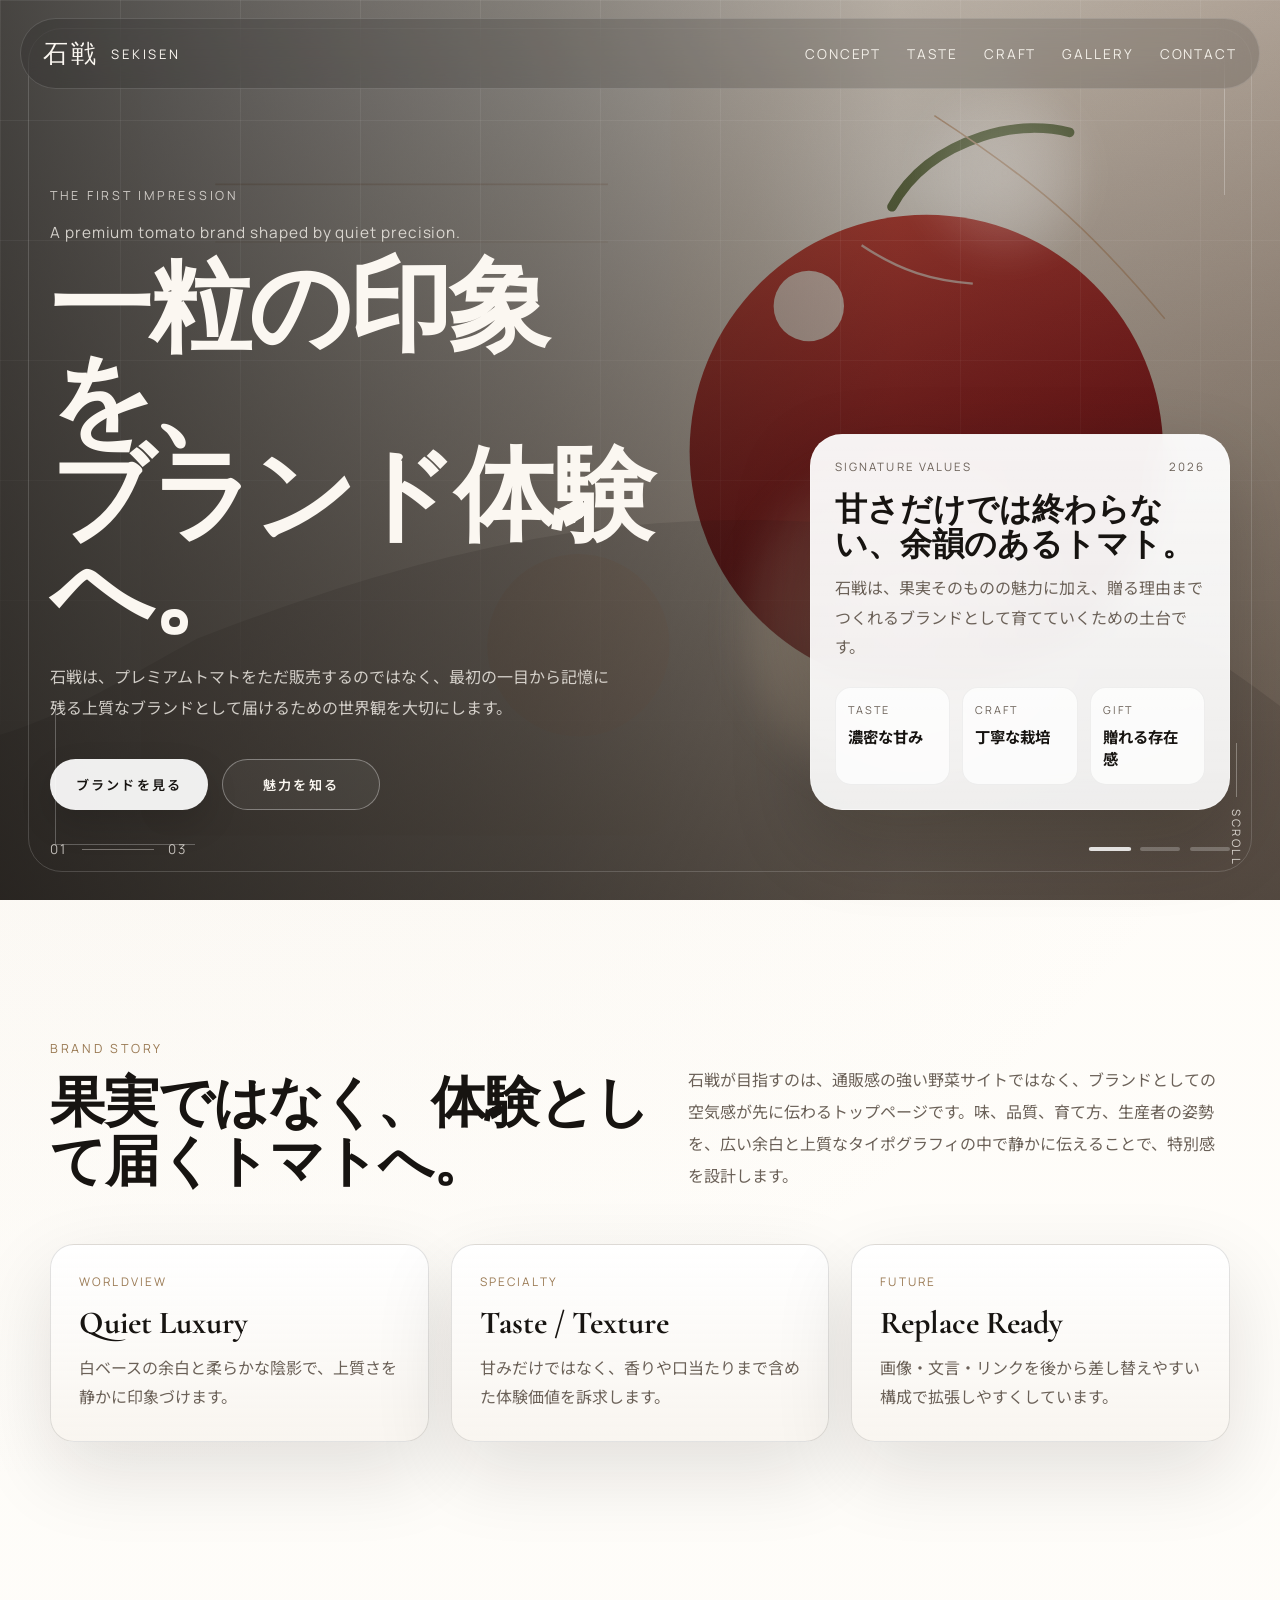
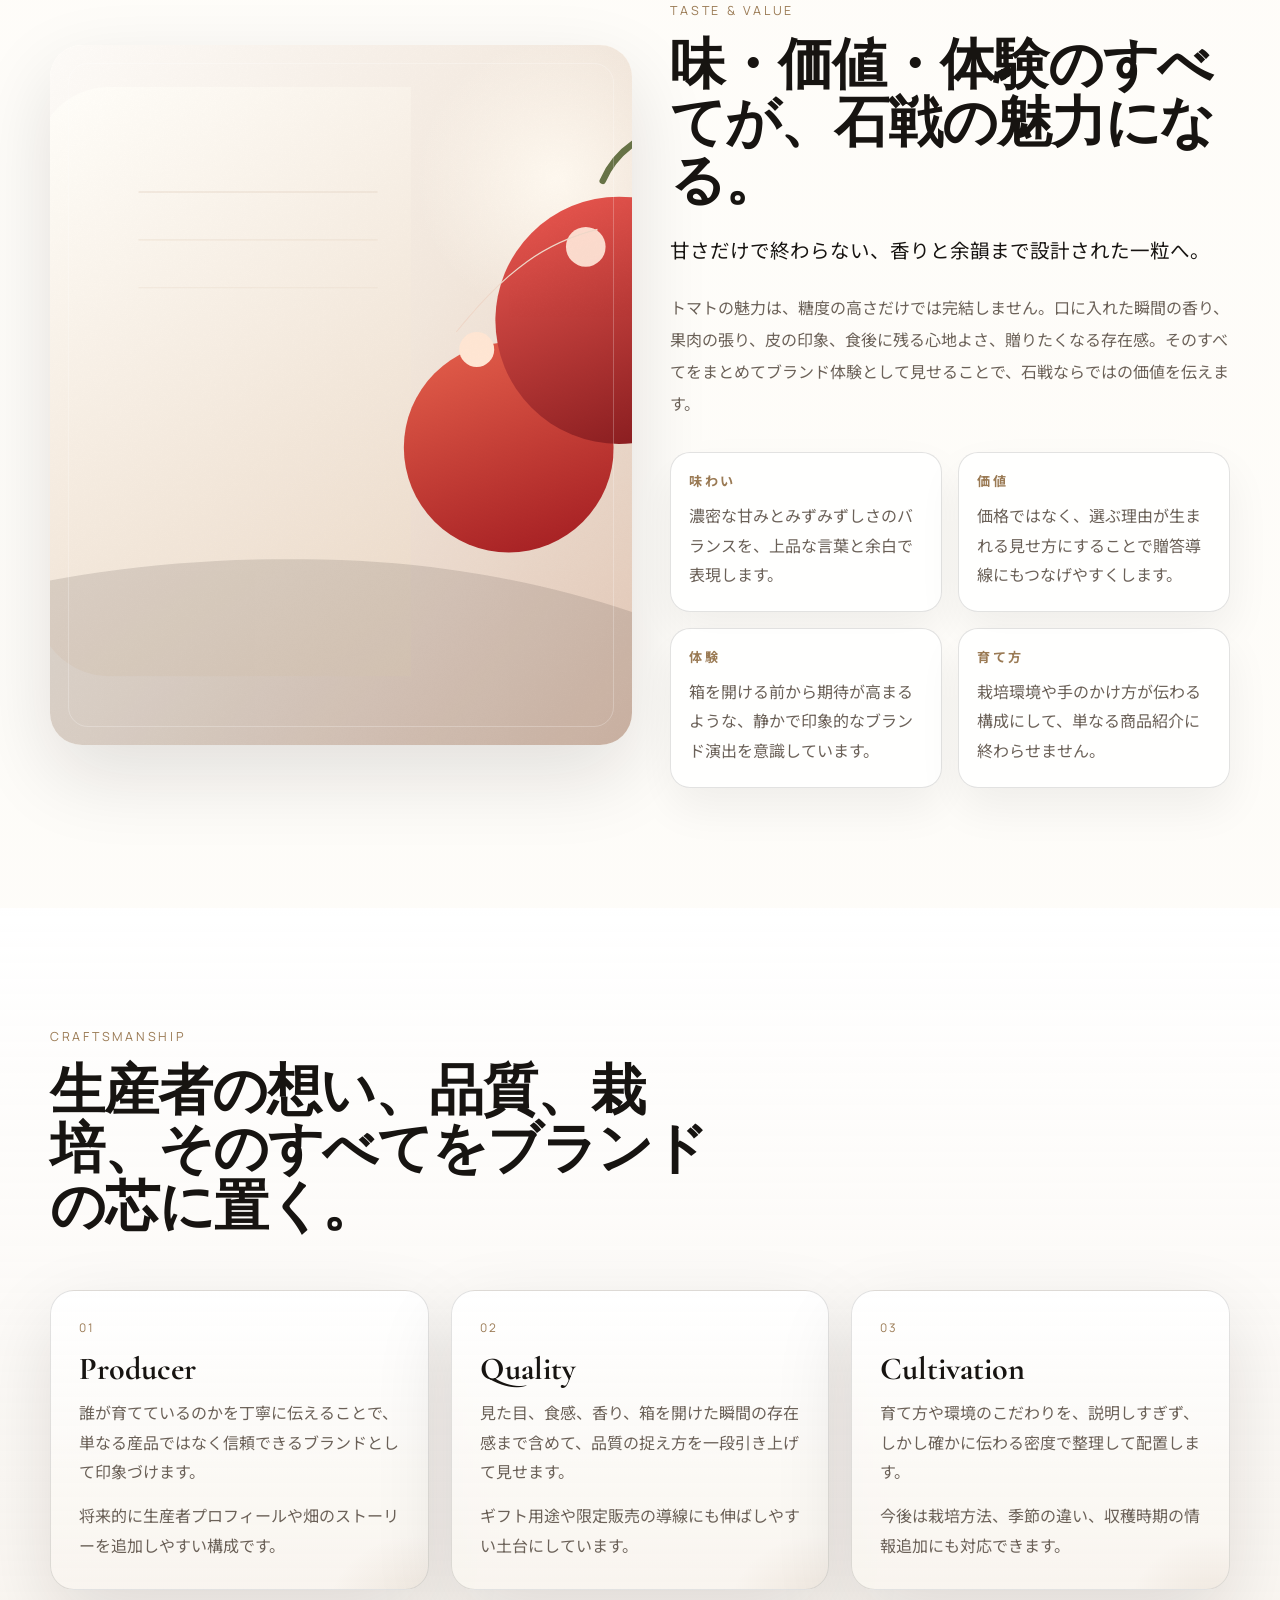
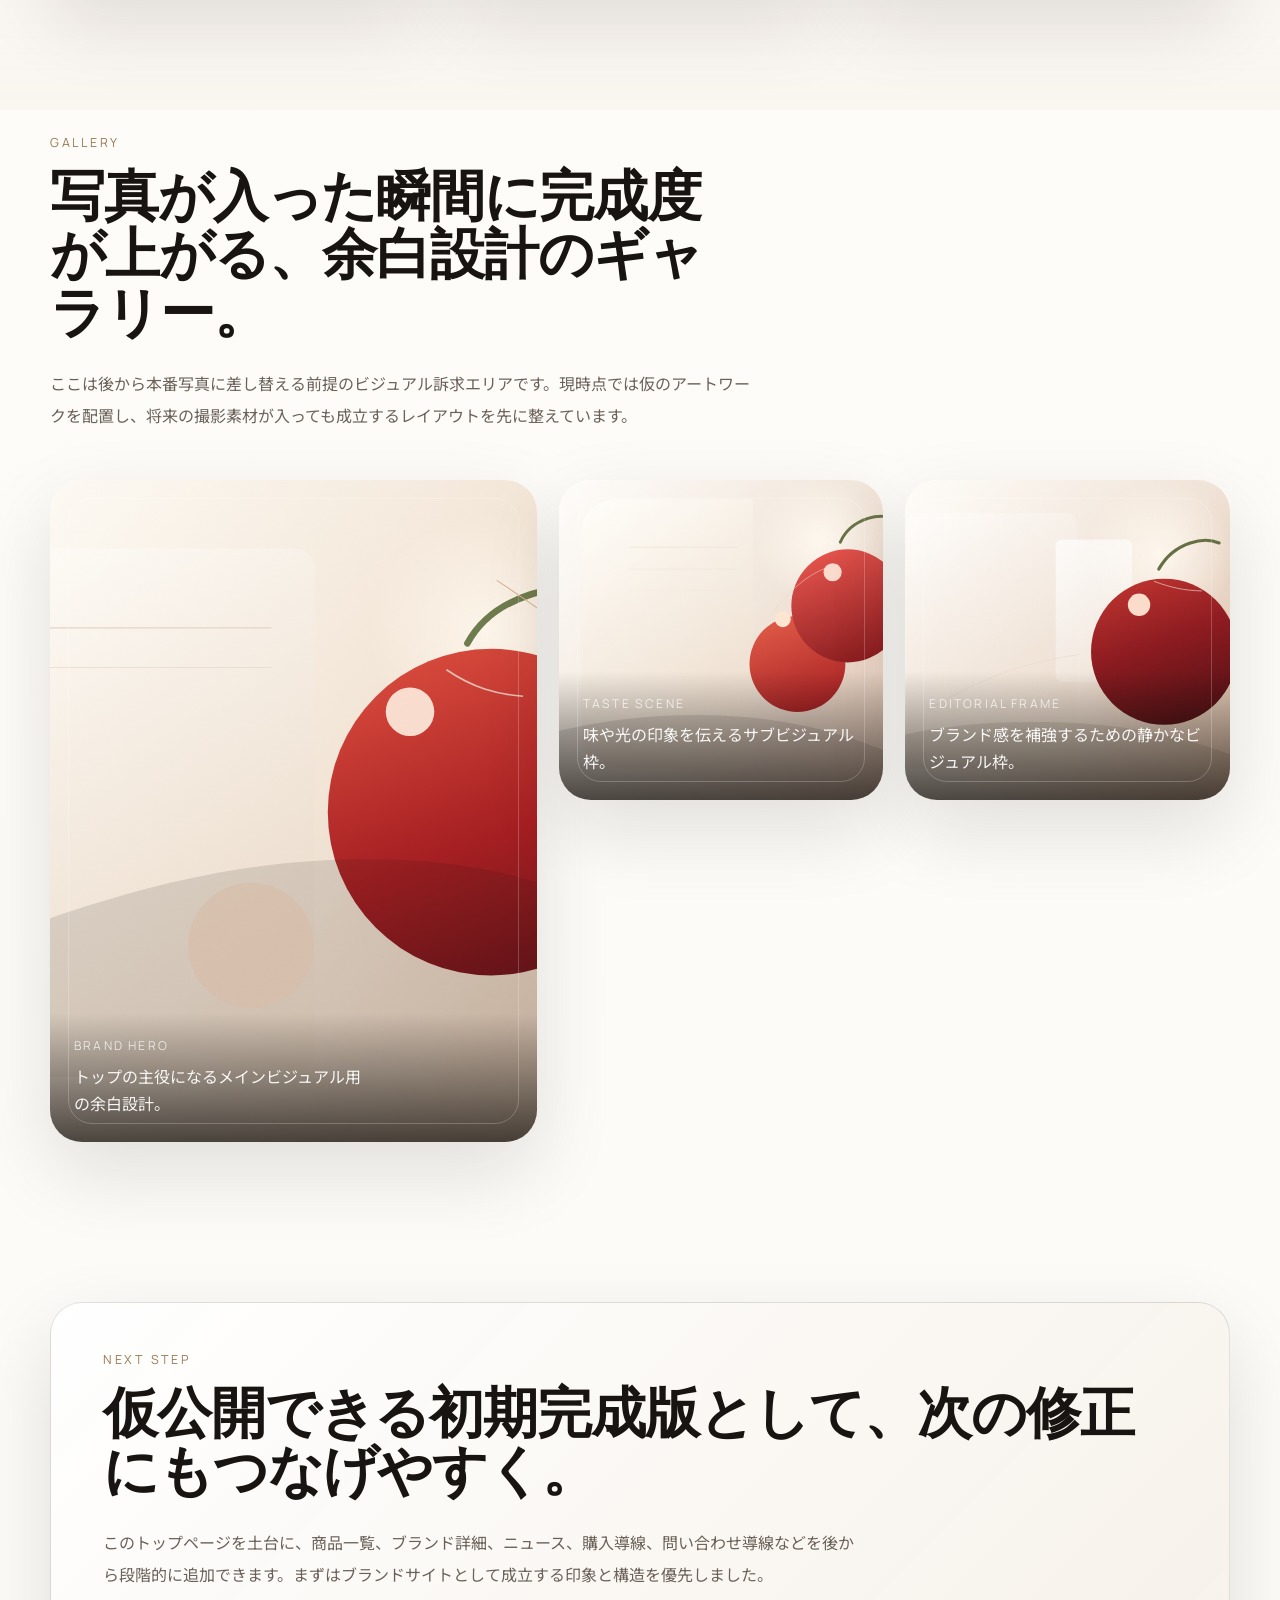
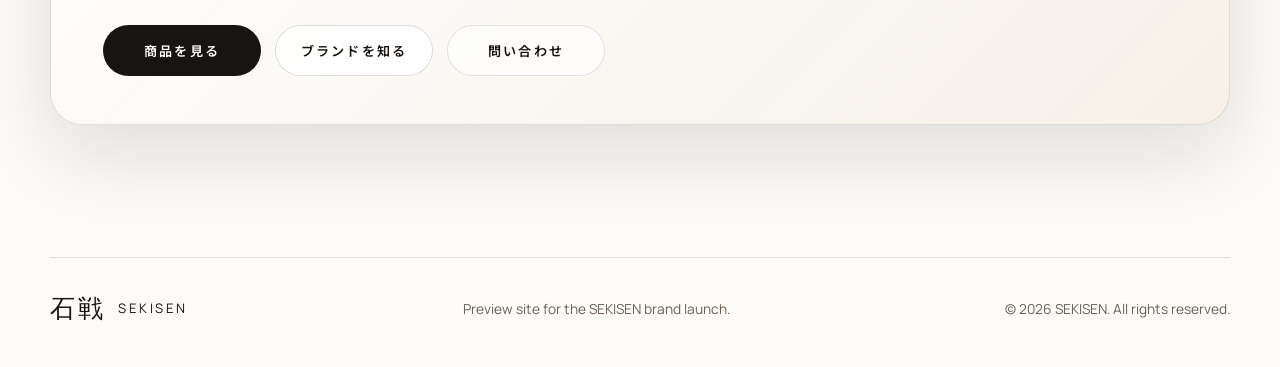
==== index.html @ 32be45ca "Initial SEKISEN brand site" ====
<!DOCTYPE html>
<html lang="ja">
  <head>
    <meta charset="UTF-8" />
    <meta name="viewport" content="width=device-width, initial-scale=1.0" />
    <title>石戦 | SEKISEN</title>
    <meta
      name="description"
      content="石戦（SEKISEN）のための白基調ラグジュアリーブランドサイト。印象的なヒーロースライダーと余白設計で世界観を伝えます。"
    />
    <link rel="preconnect" href="https://fonts.googleapis.com" />
    <link rel="preconnect" href="https://fonts.gstatic.com" crossorigin />
    <link
      href="https://fonts.googleapis.com/css2?family=Cormorant+Garamond:wght@500;600;700&family=Manrope:wght@400;500;600;700&family=Noto+Sans+JP:wght@400;500;700&display=swap"
      rel="stylesheet"
    />
    <link rel="stylesheet" href="./assets/css/styles.css" />
  </head>
  <body>
    <noscript>
      <div class="no-script">
        JavaScriptを有効にすると、SEKISENのブランドトップページを表示できます。
      </div>
    </noscript>
    <div id="app"></div>
    <script src="./assets/js/content.js" defer></script>
    <script src="./assets/js/main.js" defer></script>
  </body>
</html>
---- assets/css/styles.css ----
:root {
  --bg: #fcfbf8;
  --surface: rgba(255, 255, 255, 0.76);
  --surface-strong: #ffffff;
  --text: #171411;
  --muted: #6b6158;
  --line: rgba(23, 20, 17, 0.12);
  --line-strong: rgba(23, 20, 17, 0.2);
  --gold: #9a7a54;
  --gold-soft: rgba(154, 122, 84, 0.14);
  --shadow: 0 30px 80px rgba(25, 19, 13, 0.12);
  --hero-text: #fbf7f1;
  --hero-muted: rgba(251, 247, 241, 0.78);
  --radius-xl: 32px;
  --radius-lg: 24px;
  --radius-md: 18px;
  --container: min(1180px, calc(100vw - 48px));
  --transition: 360ms ease;
}

*,
*::before,
*::after {
  box-sizing: border-box;
}

html {
  scroll-behavior: smooth;
}

body {
  margin: 0;
  min-width: 320px;
  font-family: "Manrope", "Noto Sans JP", sans-serif;
  color: var(--text);
  background:
    radial-gradient(circle at top left, rgba(208, 191, 173, 0.16), transparent 28%),
    linear-gradient(180deg, #fffdf9 0%, var(--bg) 100%);
}

body.nav-open {
  overflow: hidden;
}

img {
  display: block;
  max-width: 100%;
}

a {
  color: inherit;
  text-decoration: none;
}

button {
  font: inherit;
}

ul {
  margin: 0;
  padding: 0;
  list-style: none;
}

.container {
  width: var(--container);
  margin: 0 auto;
}

.page-shell {
  position: relative;
  overflow: hidden;
}

.page-shell::before {
  content: "";
  position: absolute;
  inset: 0 auto auto 0;
  width: 42vw;
  height: 42vw;
  border-radius: 999px;
  background: radial-gradient(circle, rgba(222, 209, 193, 0.3), transparent 70%);
  pointer-events: none;
  filter: blur(10px);
}

.site-header {
  position: fixed;
  top: 18px;
  left: 50%;
  z-index: 30;
  width: min(1240px, calc(100vw - 28px));
  transform: translateX(-50%);
  display: flex;
  align-items: center;
  justify-content: space-between;
  padding: 18px 22px;
  border: 1px solid rgba(255, 255, 255, 0.14);
  border-radius: 999px;
  background: rgba(18, 16, 13, 0.16);
  backdrop-filter: blur(18px);
  transition:
    background var(--transition),
    border-color var(--transition),
    box-shadow var(--transition),
    transform var(--transition);
}

.site-header.is-scrolled {
  background: rgba(255, 255, 255, 0.92);
  border-color: rgba(23, 20, 17, 0.08);
  box-shadow: 0 20px 55px rgba(18, 16, 13, 0.08);
}

.site-header.is-scrolled .brand-mark,
.site-header.is-scrolled .site-nav a {
  color: var(--text);
}

.site-header.is-scrolled .nav-toggle span {
  background: var(--text);
}

.brand-mark {
  display: inline-flex;
  align-items: center;
  gap: 12px;
  color: var(--hero-text);
}

.brand-mark__ja {
  font-family: "Cormorant Garamond", "Yu Mincho", serif;
  font-size: 1.55rem;
  letter-spacing: 0.12em;
}

.brand-mark__en {
  font-size: 0.82rem;
  letter-spacing: 0.22em;
  text-transform: uppercase;
}

.site-nav {
  display: flex;
  align-items: center;
  gap: 26px;
}

.site-nav a {
  position: relative;
  font-size: 0.85rem;
  letter-spacing: 0.14em;
  text-transform: uppercase;
  color: rgba(251, 247, 241, 0.92);
}

.site-nav a::after {
  content: "";
  position: absolute;
  left: 0;
  bottom: -6px;
  width: 100%;
  height: 1px;
  background: currentColor;
  transform: scaleX(0);
  transform-origin: left;
  transition: transform var(--transition);
}

.site-nav a:hover::after,
.site-nav a:focus-visible::after {
  transform: scaleX(1);
}

.nav-toggle {
  display: none;
  position: relative;
  width: 48px;
  height: 48px;
  padding: 0;
  border: 0;
  background: transparent;
  cursor: pointer;
}

.nav-toggle span {
  position: absolute;
  left: 13px;
  width: 22px;
  height: 1.5px;
  background: var(--hero-text);
  transition: transform var(--transition), top var(--transition), opacity var(--transition);
}

.nav-toggle span:first-child {
  top: 20px;
}

.nav-toggle span:last-child {
  top: 28px;
}

.nav-toggle[aria-expanded="true"] span:first-child {
  top: 24px;
  transform: rotate(45deg);
}

.nav-toggle[aria-expanded="true"] span:last-child {
  top: 24px;
  transform: rotate(-45deg);
}

.hero {
  position: relative;
  min-height: 100svh;
  color: var(--hero-text);
  isolation: isolate;
}

.hero__slides,
.hero__veil,
.hero__grid,
.hero__frame,
.hero__orb {
  position: absolute;
  inset: 0;
}

.hero__slides {
  z-index: -6;
}

.hero-slide {
  position: absolute;
  inset: 0;
  opacity: 0;
  transition: opacity 1200ms ease, transform 1600ms ease;
  transform: scale(1.04);
}

.hero-slide.is-active {
  opacity: 1;
  transform: scale(1);
}

.hero-slide img {
  width: 100%;
  height: 100%;
  object-fit: cover;
  filter: saturate(0.94) contrast(1.02) brightness(0.96);
  transform: scale(1.02);
  transition: transform 5s ease;
}

.hero-slide.is-active img {
  transform: scale(1);
}

.hero__veil {
  z-index: -5;
  background:
    linear-gradient(90deg, rgba(16, 13, 10, 0.74) 0%, rgba(16, 13, 10, 0.44) 42%, rgba(16, 13, 10, 0.18) 70%, rgba(16, 13, 10, 0.18) 100%),
    linear-gradient(180deg, rgba(16, 13, 10, 0.08) 0%, rgba(16, 13, 10, 0.52) 100%);
}

.hero__grid {
  z-index: -4;
  background-image:
    linear-gradient(rgba(255, 255, 255, 0.08) 1px, transparent 1px),
    linear-gradient(90deg, rgba(255, 255, 255, 0.08) 1px, transparent 1px);
  background-size: 120px 120px;
  mask-image: linear-gradient(180deg, rgba(0, 0, 0, 0.9), transparent 88%);
}

.hero__frame {
  z-index: -3;
  inset: 28px;
  border: 1px solid rgba(255, 255, 255, 0.16);
  border-radius: 34px;
  pointer-events: none;
}

.hero__frame::before,
.hero__frame::after {
  content: "";
  position: absolute;
  width: 140px;
  height: 140px;
  border: 1px solid rgba(255, 255, 255, 0.26);
}

.hero__frame::before {
  top: 26px;
  right: 26px;
  border-left: 0;
  border-bottom: 0;
}

.hero__frame::after {
  bottom: 26px;
  left: 26px;
  border-right: 0;
  border-top: 0;
}

.hero__orb {
  z-index: -2;
  filter: blur(18px);
  pointer-events: none;
}

.hero__orb--one {
  inset: auto auto 12% 58%;
  width: 26vw;
  height: 26vw;
  border-radius: 999px;
  background: radial-gradient(circle, rgba(235, 210, 176, 0.34), rgba(235, 210, 176, 0));
  animation: drift 8s ease-in-out infinite;
}

.hero__orb--two {
  inset: 10% auto auto 72%;
  width: 13vw;
  height: 13vw;
  border-radius: 999px;
  background: radial-gradient(circle, rgba(255, 255, 255, 0.24), rgba(255, 255, 255, 0));
  animation: drift 11s ease-in-out infinite reverse;
}

.hero__layout {
  position: relative;
  z-index: 2;
  display: grid;
  grid-template-columns: 1.15fr 0.85fr;
  gap: 36px;
  align-items: end;
  min-height: 100svh;
  padding-top: 140px;
  padding-bottom: 90px;
}

.hero__content {
  max-width: 720px;
}

.hero__content.is-changing {
  opacity: 0.38;
  transform: translateY(18px);
}

.eyebrow {
  margin: 0 0 18px;
  font-size: 0.78rem;
  letter-spacing: 0.22em;
  text-transform: uppercase;
  color: var(--gold);
}

.hero .eyebrow {
  color: rgba(251, 247, 241, 0.74);
}

.hero__tagline {
  margin: 0 0 18px;
  font-size: 0.96rem;
  letter-spacing: 0.06em;
  color: var(--hero-muted);
}

.hero__title {
  margin: 0;
  font-family: "Cormorant Garamond", "Yu Mincho", serif;
  font-size: clamp(3.6rem, 8vw, 7.4rem);
  font-weight: 600;
  line-height: 0.92;
  letter-spacing: -0.03em;
}

.hero__title span {
  display: block;
}

.hero__description {
  max-width: 560px;
  margin: 24px 0 0;
  font-size: 1rem;
  line-height: 1.9;
  color: var(--hero-muted);
}

.hero__actions {
  display: flex;
  flex-wrap: wrap;
  gap: 14px;
  margin-top: 36px;
}

.button {
  display: inline-flex;
  align-items: center;
  justify-content: center;
  min-width: 158px;
  padding: 15px 22px;
  border-radius: 999px;
  border: 1px solid transparent;
  font-size: 0.82rem;
  font-weight: 600;
  letter-spacing: 0.16em;
  text-transform: uppercase;
  transition:
    transform var(--transition),
    background var(--transition),
    color var(--transition),
    border-color var(--transition),
    box-shadow var(--transition);
}

.button:hover,
.button:focus-visible {
  transform: translateY(-2px);
}

.button--primary {
  color: var(--text);
  background: rgba(255, 255, 255, 0.92);
  box-shadow: 0 14px 34px rgba(10, 8, 7, 0.14);
}

.button--secondary {
  color: var(--hero-text);
  background: rgba(255, 255, 255, 0.05);
  border-color: rgba(255, 255, 255, 0.34);
}

.button--dark {
  color: #ffffff;
  background: var(--text);
}

.button--dark-outline {
  color: var(--text);
  border-color: rgba(23, 20, 17, 0.14);
  background: rgba(255, 255, 255, 0.86);
}

.button--secondary-dark {
  color: var(--text);
  border-color: rgba(23, 20, 17, 0.12);
  background: rgba(255, 255, 255, 0.68);
}

.hero__floating {
  justify-self: end;
  width: min(420px, 100%);
  padding: 24px;
  border: 1px solid rgba(255, 255, 255, 0.22);
  border-radius: var(--radius-xl);
  background:
    linear-gradient(180deg, rgba(255, 255, 255, 0.82), rgba(255, 255, 255, 0.68)),
    rgba(255, 255, 255, 0.7);
  backdrop-filter: blur(16px);
  color: var(--text);
  box-shadow: 0 30px 80px rgba(10, 8, 7, 0.2);
}

.hero__floating-head {
  display: flex;
  align-items: center;
  justify-content: space-between;
  gap: 16px;
}

.hero__floating-label,
.hero__floating-year {
  margin: 0;
  font-size: 0.72rem;
  letter-spacing: 0.18em;
  text-transform: uppercase;
  color: var(--muted);
}

.hero__floating-title {
  margin: 18px 0 12px;
  font-family: "Cormorant Garamond", "Yu Mincho", serif;
  font-size: 2rem;
  line-height: 1.1;
}

.hero__floating-description {
  margin: 0;
  line-height: 1.85;
  color: var(--muted);
}

.hero__metrics {
  display: grid;
  grid-template-columns: repeat(3, minmax(0, 1fr));
  gap: 12px;
  margin-top: 24px;
}

.hero-metric {
  padding: 14px 12px;
  border-radius: 16px;
  background: rgba(255, 255, 255, 0.74);
  border: 1px solid rgba(23, 20, 17, 0.06);
}

.hero-metric span {
  display: block;
  font-size: 0.68rem;
  letter-spacing: 0.18em;
  text-transform: uppercase;
  color: var(--muted);
}

.hero-metric strong {
  display: block;
  margin-top: 10px;
  font-size: 0.96rem;
  line-height: 1.4;
  font-weight: 700;
}

.hero__controls {
  position: absolute;
  left: 50%;
  bottom: 42px;
  z-index: 3;
  transform: translateX(-50%);
  display: flex;
  align-items: center;
  justify-content: space-between;
  gap: 22px;
}

.hero__counter {
  display: inline-flex;
  align-items: center;
  gap: 14px;
  font-size: 0.84rem;
  letter-spacing: 0.18em;
  text-transform: uppercase;
  color: rgba(251, 247, 241, 0.72);
}

.hero__counter-line {
  width: 72px;
  height: 1px;
  background: rgba(251, 247, 241, 0.36);
}

.hero__dots {
  display: flex;
  align-items: center;
  gap: 10px;
}

.hero-dot {
  width: 40px;
  height: 4px;
  padding: 0;
  border: 0;
  border-radius: 999px;
  background: rgba(255, 255, 255, 0.24);
  cursor: pointer;
  transition: background var(--transition), transform var(--transition);
}

.hero-dot.is-active {
  background: rgba(255, 255, 255, 0.84);
  transform: scaleX(1.06);
}

.hero__scroll {
  position: absolute;
  right: 36px;
  bottom: 34px;
  z-index: 3;
  display: inline-flex;
  align-items: center;
  gap: 12px;
  color: rgba(251, 247, 241, 0.8);
  writing-mode: vertical-rl;
  text-transform: uppercase;
  letter-spacing: 0.22em;
  font-size: 0.72rem;
}

.hero__scroll::before {
  content: "";
  width: 1px;
  height: 54px;
  background: rgba(251, 247, 241, 0.32);
}

.section {
  position: relative;
  padding: 120px 0;
}

.section-title {
  margin: 0;
  font-family: "Cormorant Garamond", "Yu Mincho", serif;
  font-size: clamp(2.3rem, 4.3vw, 4.3rem);
  line-height: 1.06;
  letter-spacing: -0.02em;
}

.section-text {
  margin: 24px 0 0;
  max-width: 760px;
  font-size: 1rem;
  line-height: 2;
  color: var(--muted);
}

.manifesto {
  padding-top: 140px;
}

.manifesto__intro {
  display: grid;
  grid-template-columns: 1fr 0.9fr;
  gap: 36px;
  align-items: end;
}

.manifesto__stats {
  display: grid;
  grid-template-columns: repeat(3, minmax(0, 1fr));
  gap: 22px;
  margin-top: 52px;
}

.stat-card,
.highlight-card {
  padding: 28px;
  border: 1px solid var(--line);
  border-radius: var(--radius-lg);
  background:
    linear-gradient(180deg, rgba(255, 255, 255, 0.96), rgba(248, 244, 238, 0.88));
  box-shadow: var(--shadow);
}

.stat-card__label,
.highlight-card__number {
  margin: 0;
  font-size: 0.74rem;
  letter-spacing: 0.18em;
  text-transform: uppercase;
  color: var(--gold);
}

.stat-card__value,
.highlight-card__title {
  margin: 16px 0 0;
  font-family: "Cormorant Garamond", "Yu Mincho", serif;
  font-size: 2rem;
  line-height: 1.05;
}

.stat-card__text,
.highlight-card__description,
.highlight-card__detail {
  margin: 14px 0 0;
  line-height: 1.85;
  color: var(--muted);
}

.editorial {
  padding-top: 40px;
}

.editorial__grid,
.signature__grid {
  display: grid;
  grid-template-columns: 1.02fr 0.98fr;
  gap: 38px;
  align-items: center;
}

.editorial__media,
.signature__media {
  position: relative;
  margin: 0;
  border-radius: var(--radius-xl);
  overflow: hidden;
  box-shadow: 0 30px 80px rgba(23, 20, 17, 0.12);
}

.editorial__media::after,
.signature__media::after {
  content: "";
  position: absolute;
  inset: 18px;
  border: 1px solid rgba(255, 255, 255, 0.24);
  border-radius: 20px;
}

.editorial__media img,
.signature__media img {
  width: 100%;
  height: min(700px, 72vw);
  object-fit: cover;
}

.editorial__lead {
  margin: 22px 0 0;
  font-size: 1.22rem;
  line-height: 1.75;
  color: var(--text);
}

.editorial__list {
  display: grid;
  gap: 16px;
  margin-top: 28px;
}

.appeal-points {
  display: grid;
  grid-template-columns: repeat(2, minmax(0, 1fr));
  gap: 16px;
  margin-top: 32px;
}

.appeal-point {
  padding: 18px 18px 20px;
  border: 1px solid var(--line);
  border-radius: 20px;
  background: rgba(255, 255, 255, 0.84);
  box-shadow: 0 20px 45px rgba(23, 20, 17, 0.06);
}

.appeal-point__title {
  margin: 0;
  font-size: 0.82rem;
  letter-spacing: 0.18em;
  text-transform: uppercase;
  color: var(--gold);
}

.appeal-point__text {
  margin: 12px 0 0;
  line-height: 1.85;
  color: var(--muted);
}

.editorial__list li,
.signature__notes li {
  position: relative;
  padding-left: 22px;
  line-height: 1.9;
  color: var(--muted);
}

.editorial__list li::before,
.signature__notes li::before {
  content: "";
  position: absolute;
  left: 0;
  top: 12px;
  width: 8px;
  height: 8px;
  border-radius: 999px;
  background: var(--gold);
}

.highlights {
  background:
    linear-gradient(180deg, rgba(255, 255, 255, 0.9), rgba(247, 241, 233, 0.7)),
    var(--surface-strong);
}

.section-heading {
  max-width: 700px;
}

.highlights__grid {
  display: grid;
  grid-template-columns: repeat(3, minmax(0, 1fr));
  gap: 22px;
  margin-top: 52px;
}

.highlight-card {
  position: relative;
  overflow: hidden;
}

.highlight-card::after {
  content: "";
  position: absolute;
  inset: auto -20% -42% auto;
  width: 180px;
  height: 180px;
  border-radius: 999px;
  background: radial-gradient(circle, var(--gold-soft), transparent 70%);
}

.signature__body {
  padding: 32px 0;
}

.gallery {
  padding-top: 24px;
}

.gallery__grid {
  display: grid;
  grid-template-columns: 1.2fr 0.8fr 0.8fr;
  grid-auto-rows: minmax(320px, 1fr);
  gap: 22px;
  margin-top: 48px;
}

.gallery-card {
  position: relative;
  overflow: hidden;
  min-height: 320px;
  border-radius: var(--radius-xl);
  box-shadow: 0 30px 80px rgba(23, 20, 17, 0.12);
}

.gallery-card--large {
  grid-row: span 2;
}

.gallery-card img {
  width: 100%;
  height: 100%;
  object-fit: cover;
  transition: transform 700ms ease;
}

.gallery-card::after {
  content: "";
  position: absolute;
  inset: 18px;
  border: 1px solid rgba(255, 255, 255, 0.22);
  border-radius: 24px;
  pointer-events: none;
}

.gallery-card:hover img,
.gallery-card:focus-within img {
  transform: scale(1.03);
}

.gallery-card__overlay {
  position: absolute;
  inset: auto 0 0;
  padding: 24px;
  background: linear-gradient(180deg, rgba(16, 13, 10, 0) 0%, rgba(16, 13, 10, 0.7) 100%);
  color: #ffffff;
}

.gallery-card__caption {
  margin: 0;
  font-size: 0.76rem;
  letter-spacing: 0.18em;
  text-transform: uppercase;
  color: rgba(255, 255, 255, 0.72);
}

.gallery-card__detail {
  margin: 10px 0 0;
  max-width: 300px;
  line-height: 1.7;
  color: rgba(255, 255, 255, 0.94);
}

.signature__notes {
  display: grid;
  gap: 16px;
  margin-top: 28px;
  padding: 26px;
  border: 1px solid var(--line);
  border-radius: var(--radius-lg);
  background: rgba(255, 255, 255, 0.78);
  box-shadow: var(--shadow);
}

.cta {
  padding-top: 40px;
  padding-bottom: 132px;
}

.cta__inner {
  padding: 48px 52px;
  border-radius: var(--radius-xl);
  background:
    linear-gradient(135deg, rgba(255, 255, 255, 0.98), rgba(246, 240, 232, 0.96));
  border: 1px solid var(--line);
  box-shadow: var(--shadow);
}

.cta__actions {
  margin-top: 34px;
}

.site-footer {
  padding: 0 0 42px;
}

.site-footer__inner {
  display: flex;
  align-items: center;
  justify-content: space-between;
  gap: 24px;
  padding-top: 34px;
  border-top: 1px solid var(--line);
}

.site-footer__brand {
  display: flex;
  align-items: center;
  gap: 12px;
}

.site-footer__note,
.site-footer__copyright {
  margin: 0;
  font-size: 0.86rem;
  color: var(--muted);
}

.no-script {
  padding: 16px 20px;
  background: #171411;
  color: #ffffff;
  text-align: center;
}

.reveal-up {
  opacity: 0;
  transform: translateY(46px);
  transition:
    opacity 800ms ease,
    transform 800ms cubic-bezier(0.2, 0.7, 0.2, 1);
}

.reveal-up--delay {
  transition-delay: 120ms;
}

.reveal-up.is-visible {
  opacity: 1;
  transform: translateY(0);
}

@keyframes drift {
  0%,
  100% {
    transform: translate3d(0, 0, 0);
  }

  50% {
    transform: translate3d(-12px, 18px, 0);
  }
}

@media (max-width: 1120px) {
  .hero__layout,
  .editorial__grid,
  .signature__grid,
  .manifesto__intro {
    grid-template-columns: 1fr;
  }

  .hero__layout {
    align-items: end;
  }

  .hero__floating {
    justify-self: start;
    max-width: 520px;
  }

  .manifesto__stats,
  .highlights__grid,
  .gallery__grid {
    grid-template-columns: repeat(2, minmax(0, 1fr));
  }

  .gallery-card--large {
    grid-row: auto;
    grid-column: span 2;
  }

  .site-footer__inner {
    flex-direction: column;
    align-items: flex-start;
  }
}

@media (max-width: 960px) {
  .site-header {
    top: 14px;
    padding: 14px 18px;
  }

  .site-nav {
    position: fixed;
    top: 82px;
    left: 14px;
    right: 14px;
    display: grid;
    gap: 2px;
    padding: 10px;
    border: 1px solid rgba(23, 20, 17, 0.08);
    border-radius: 28px;
    background: rgba(255, 255, 255, 0.96);
    box-shadow: 0 26px 60px rgba(18, 16, 13, 0.12);
    opacity: 0;
    pointer-events: none;
    transform: translateY(-10px);
    transition:
      opacity var(--transition),
      transform var(--transition);
  }

  .site-nav a {
    padding: 14px 16px;
    color: var(--text);
    border-radius: 18px;
  }

  .site-nav a:hover,
  .site-nav a:focus-visible {
    background: rgba(154, 122, 84, 0.08);
  }

  .site-nav.is-open {
    opacity: 1;
    pointer-events: auto;
    transform: translateY(0);
  }

  .nav-toggle {
    display: inline-flex;
  }

  .hero__layout {
    padding-top: 120px;
    padding-bottom: 134px;
  }

  .hero__controls {
    bottom: 24px;
  }

  .hero__scroll {
    display: none;
  }

  .hero__metrics {
    grid-template-columns: 1fr;
  }

  .appeal-points {
    grid-template-columns: 1fr 1fr;
  }
}

@media (max-width: 720px) {
  :root {
    --container: min(100vw - 28px, 100%);
  }

  .hero__frame {
    inset: 14px;
    border-radius: 24px;
  }

  .hero__frame::before,
  .hero__frame::after {
    width: 78px;
    height: 78px;
  }

  .hero__content {
    max-width: none;
  }

  .hero__title {
    font-size: clamp(3rem, 14vw, 4.9rem);
  }

  .hero__description,
  .section-text,
  .editorial__lead,
  .hero__floating-description,
  .stat-card__text,
  .highlight-card__description,
  .highlight-card__detail {
    font-size: 0.94rem;
    line-height: 1.8;
  }

  .hero__controls {
    flex-direction: column;
    align-items: flex-start;
    gap: 12px;
  }

  .manifesto__stats,
  .highlights__grid,
  .appeal-points,
  .gallery__grid {
    grid-template-columns: 1fr;
  }

  .gallery-card--large {
    grid-column: auto;
  }

  .section {
    padding: 96px 0;
  }

  .cta__inner,
  .stat-card,
  .highlight-card,
  .signature__notes {
    padding: 24px;
  }

  .site-footer__inner {
    gap: 12px;
  }
}

@media (prefers-reduced-motion: reduce) {
  html {
    scroll-behavior: auto;
  }

  *,
  *::before,
  *::after {
    animation-duration: 0.01ms !important;
    animation-iteration-count: 1 !important;
    transition-duration: 0.01ms !important;
    scroll-behavior: auto !important;
  }
}
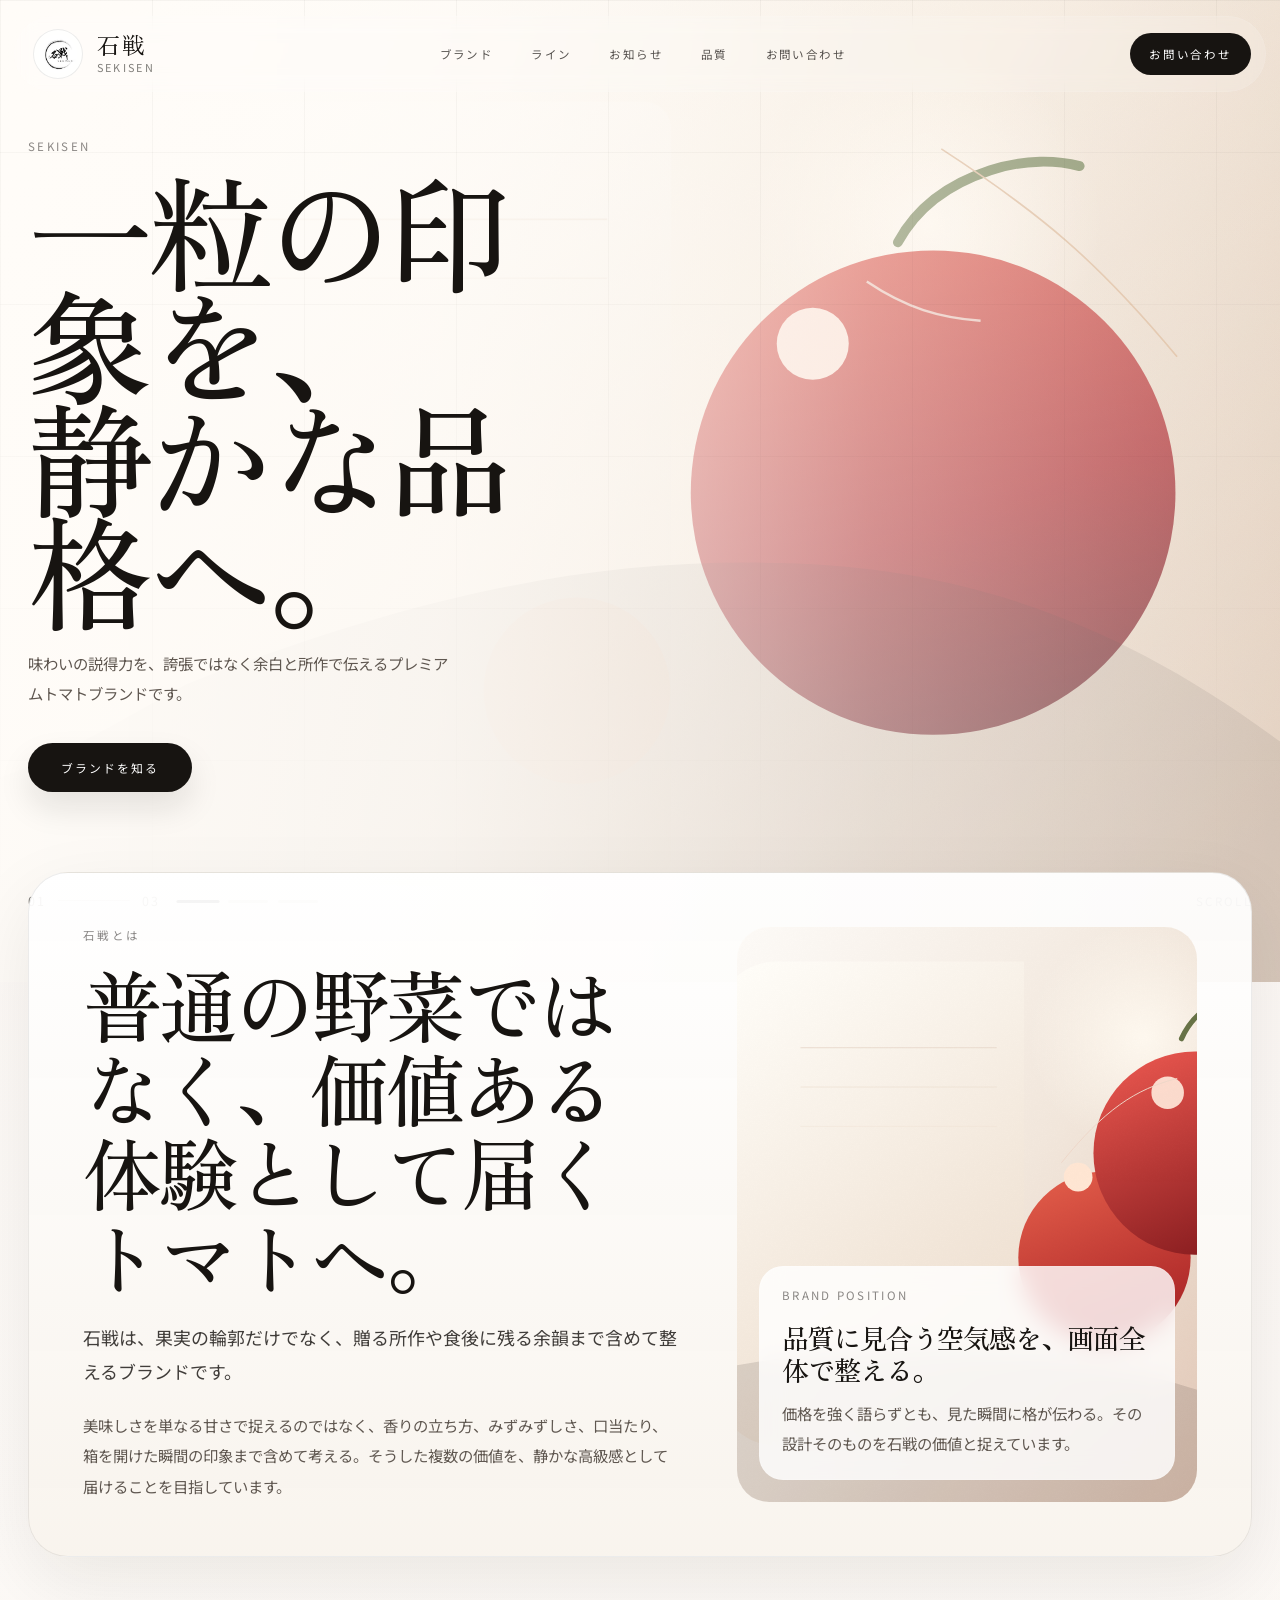
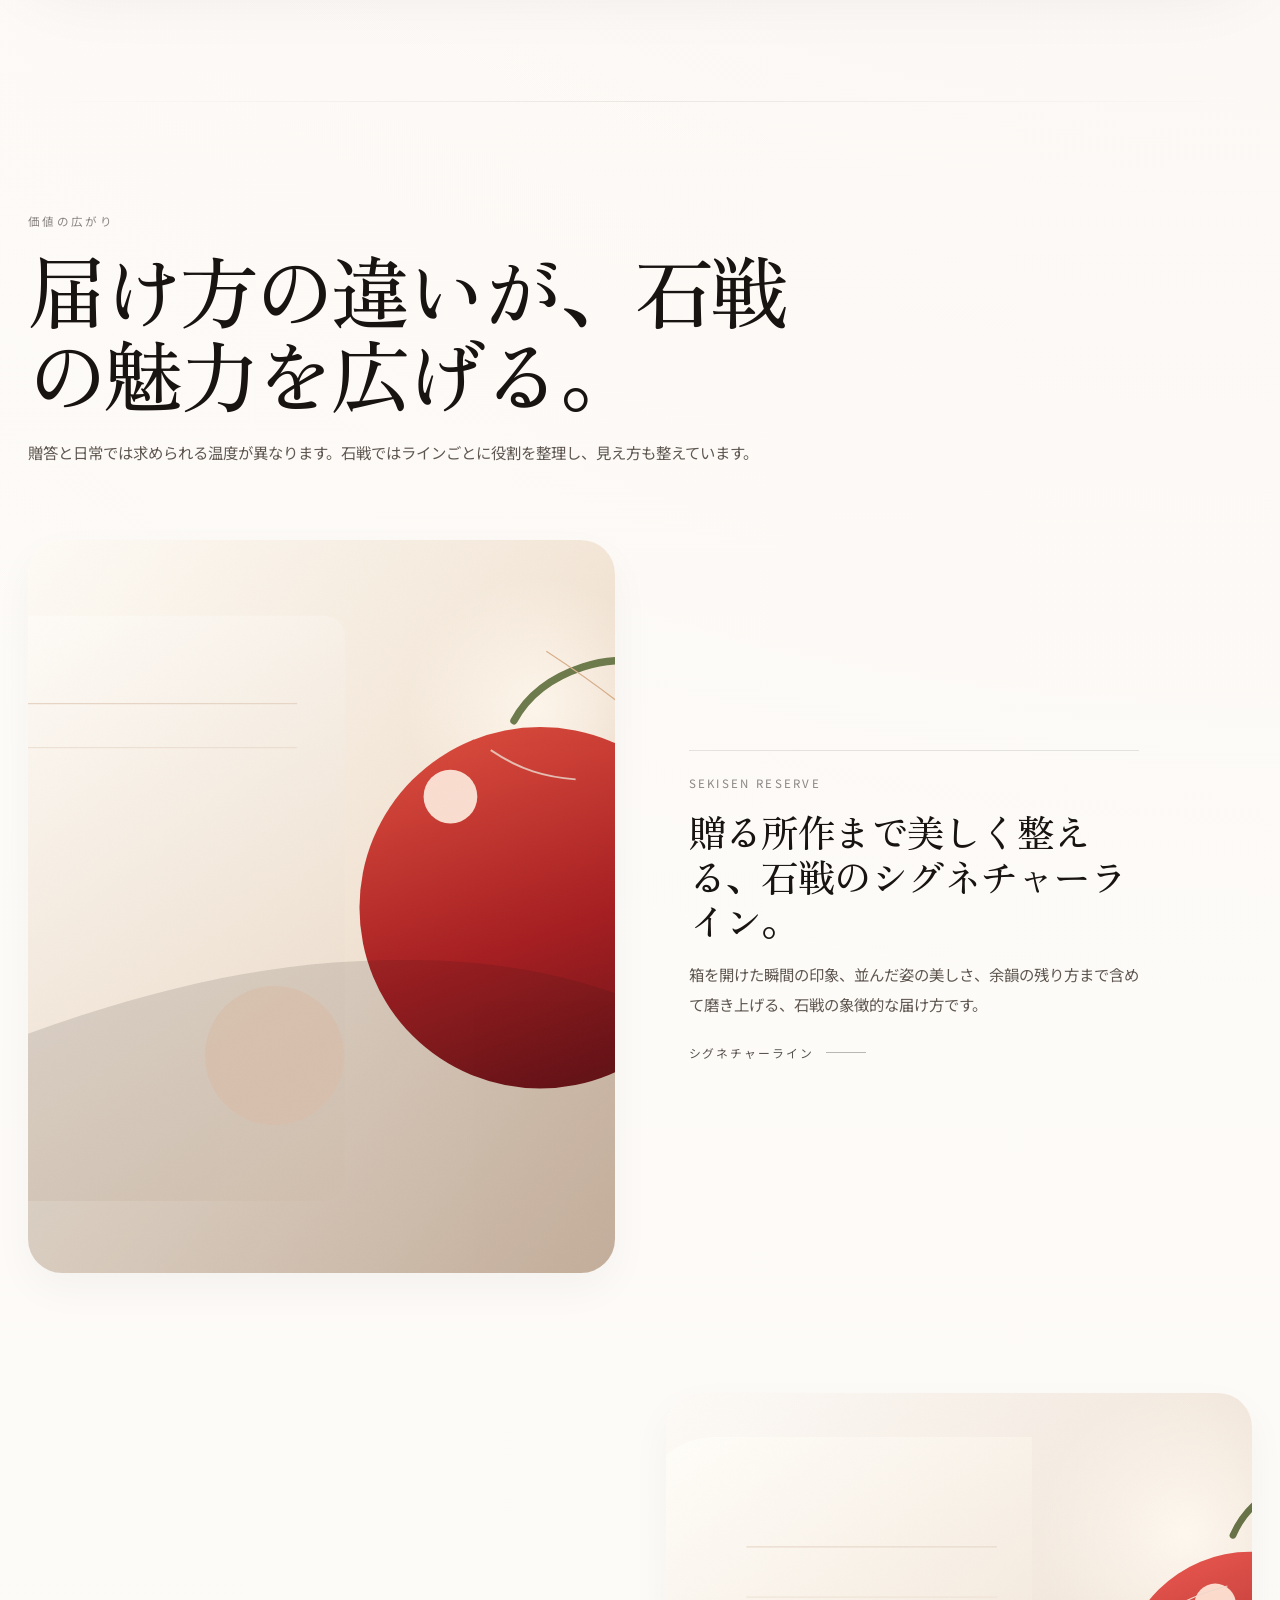
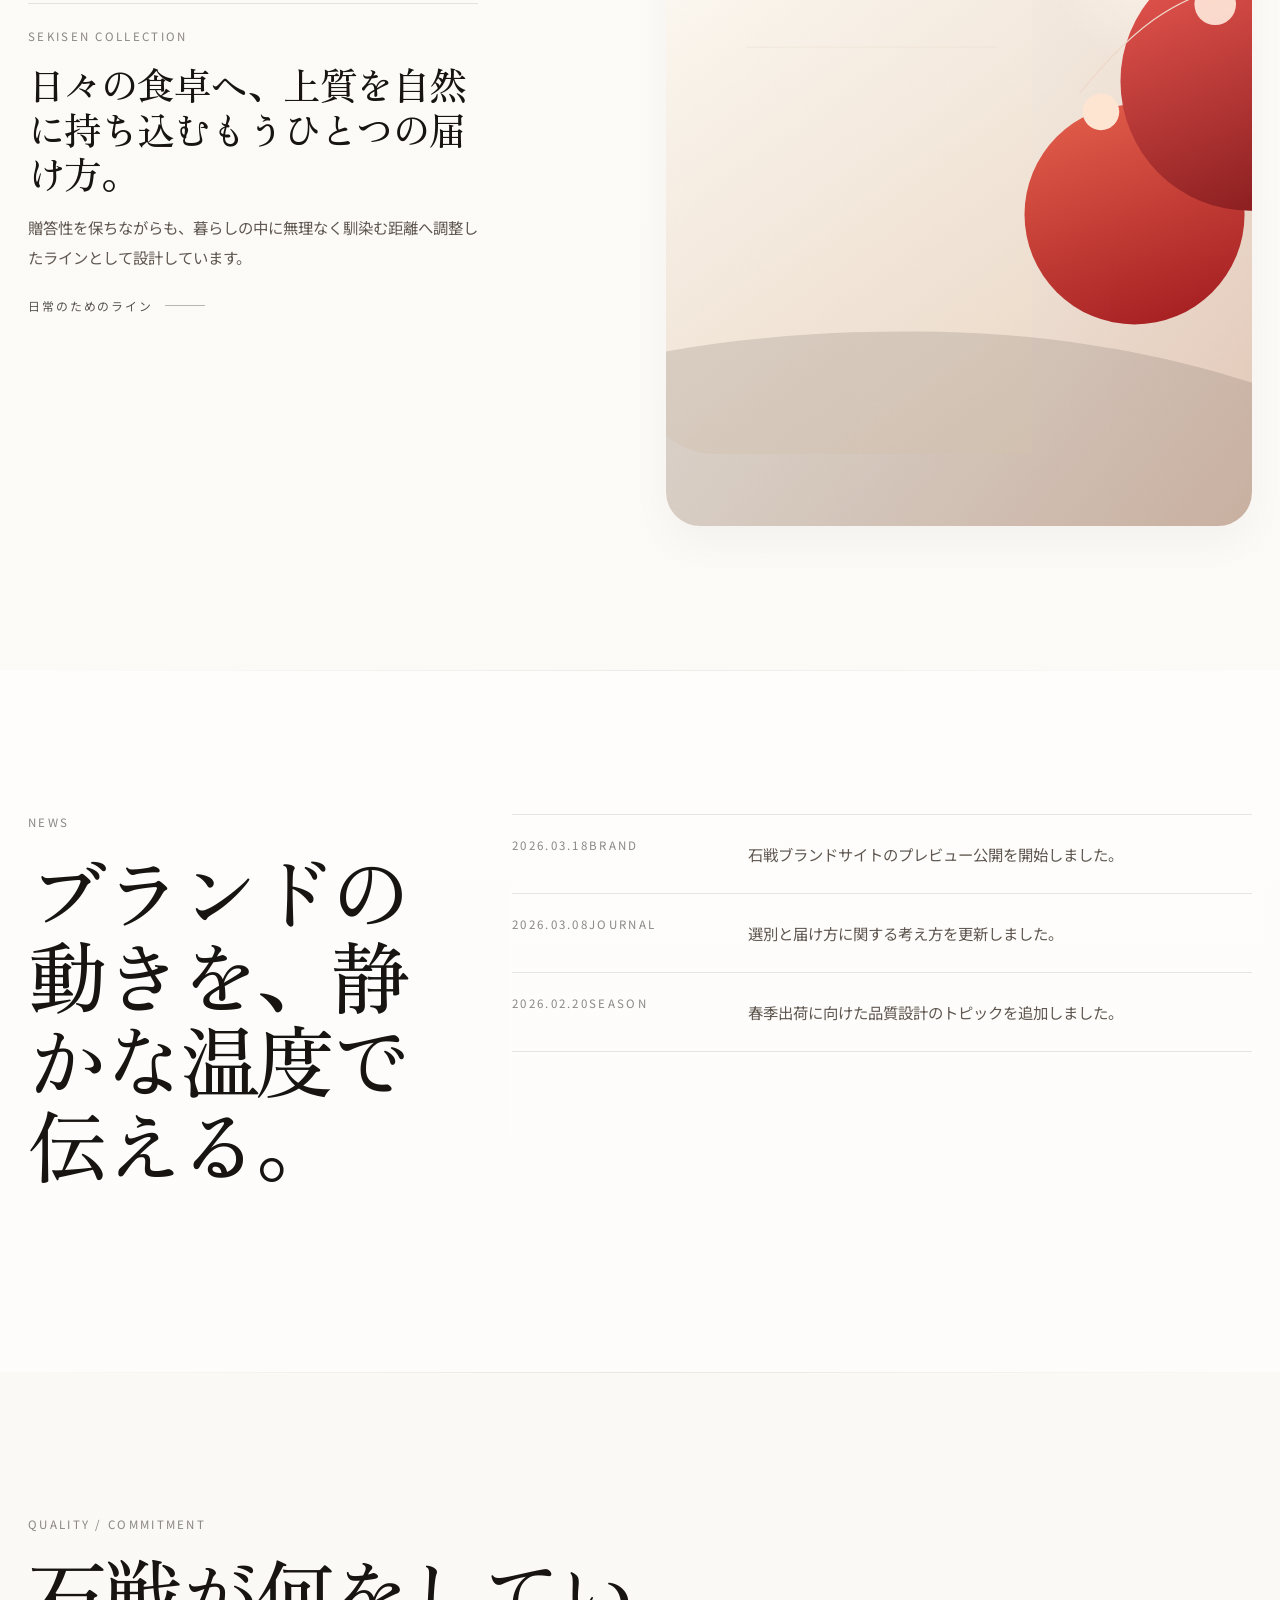
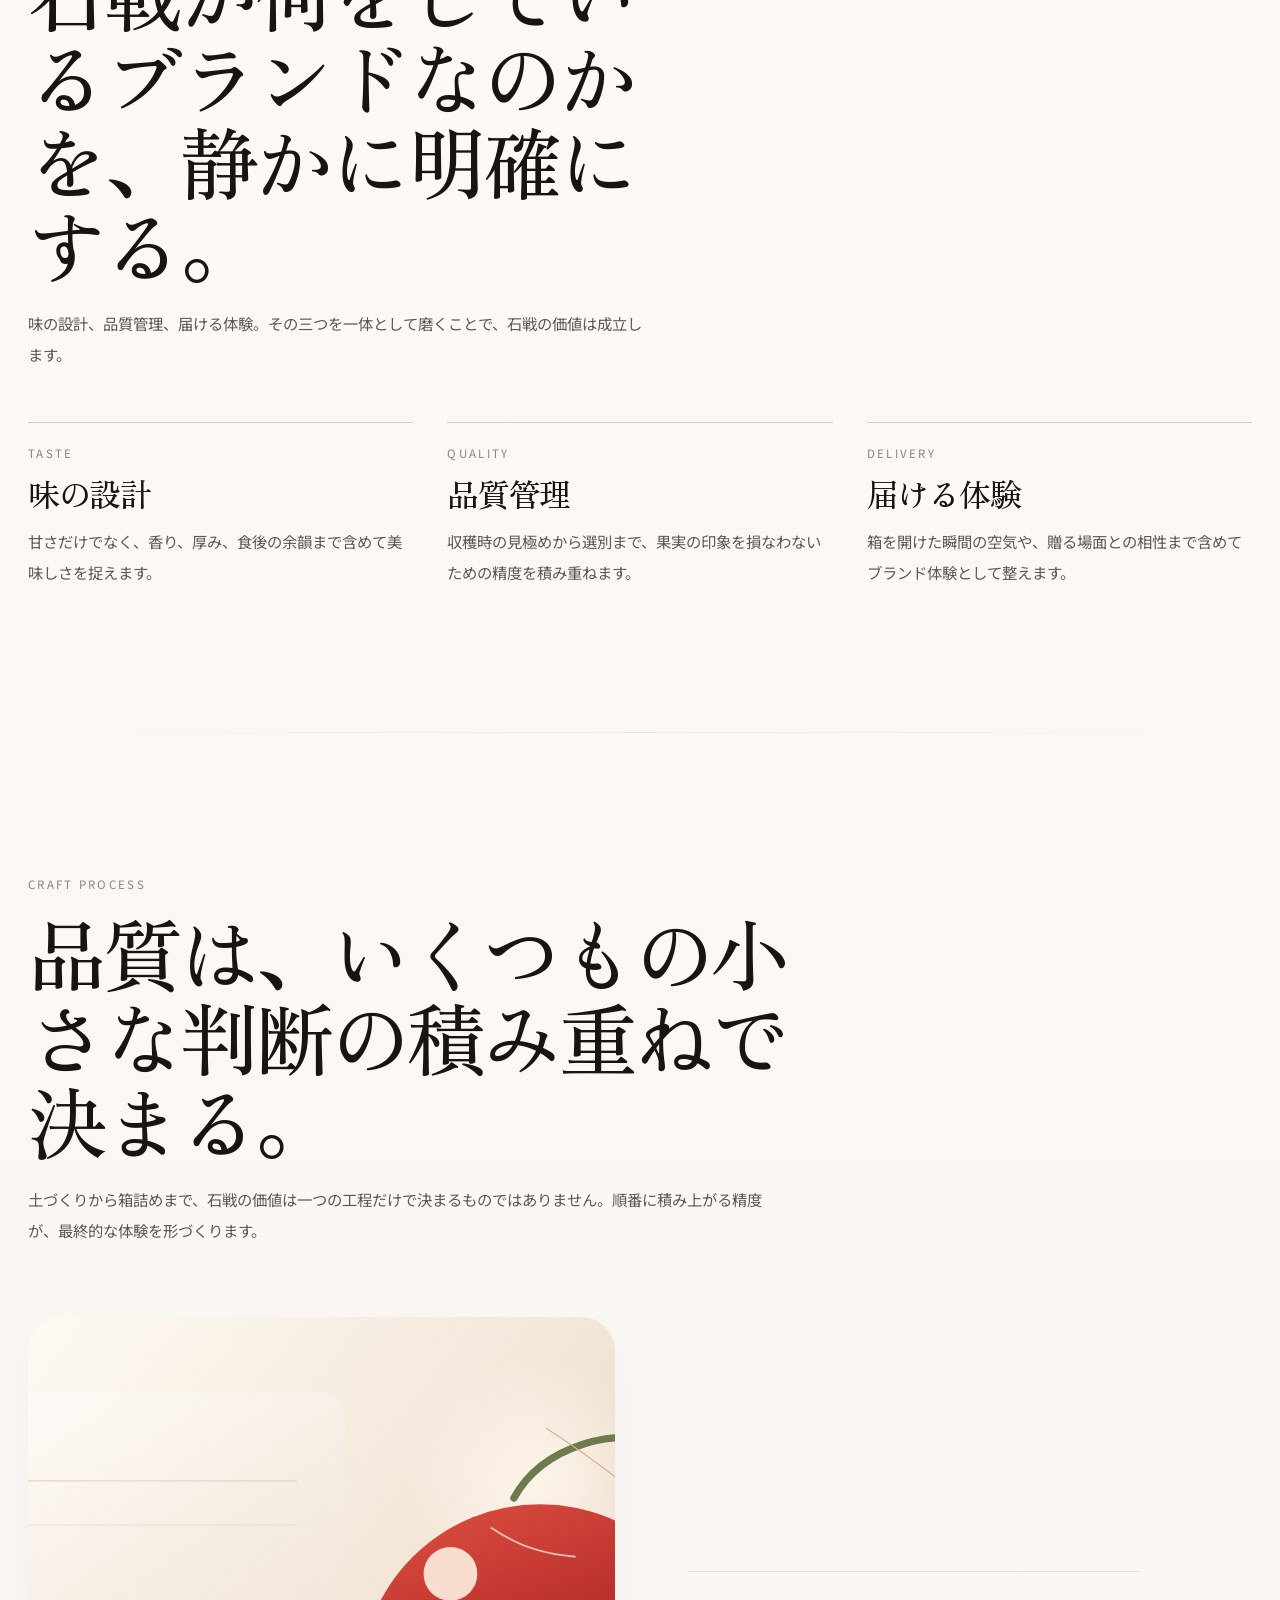
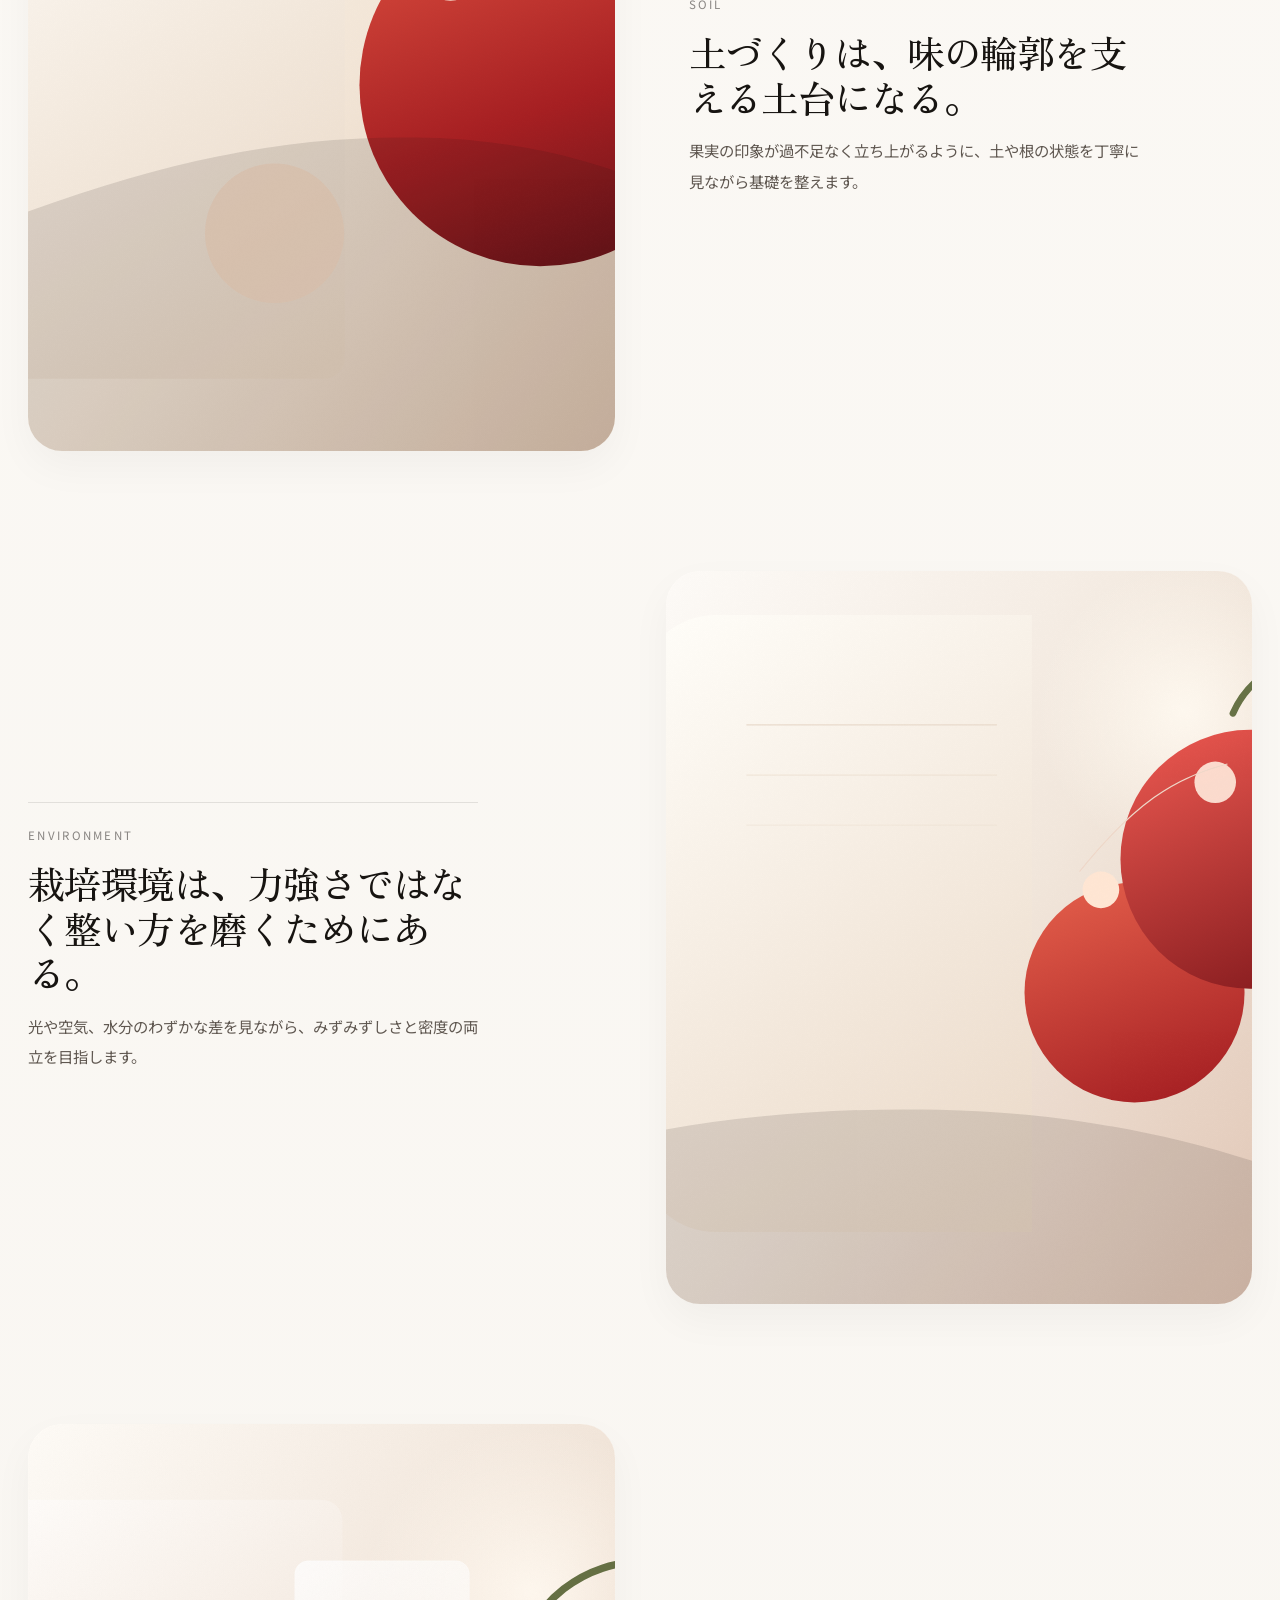
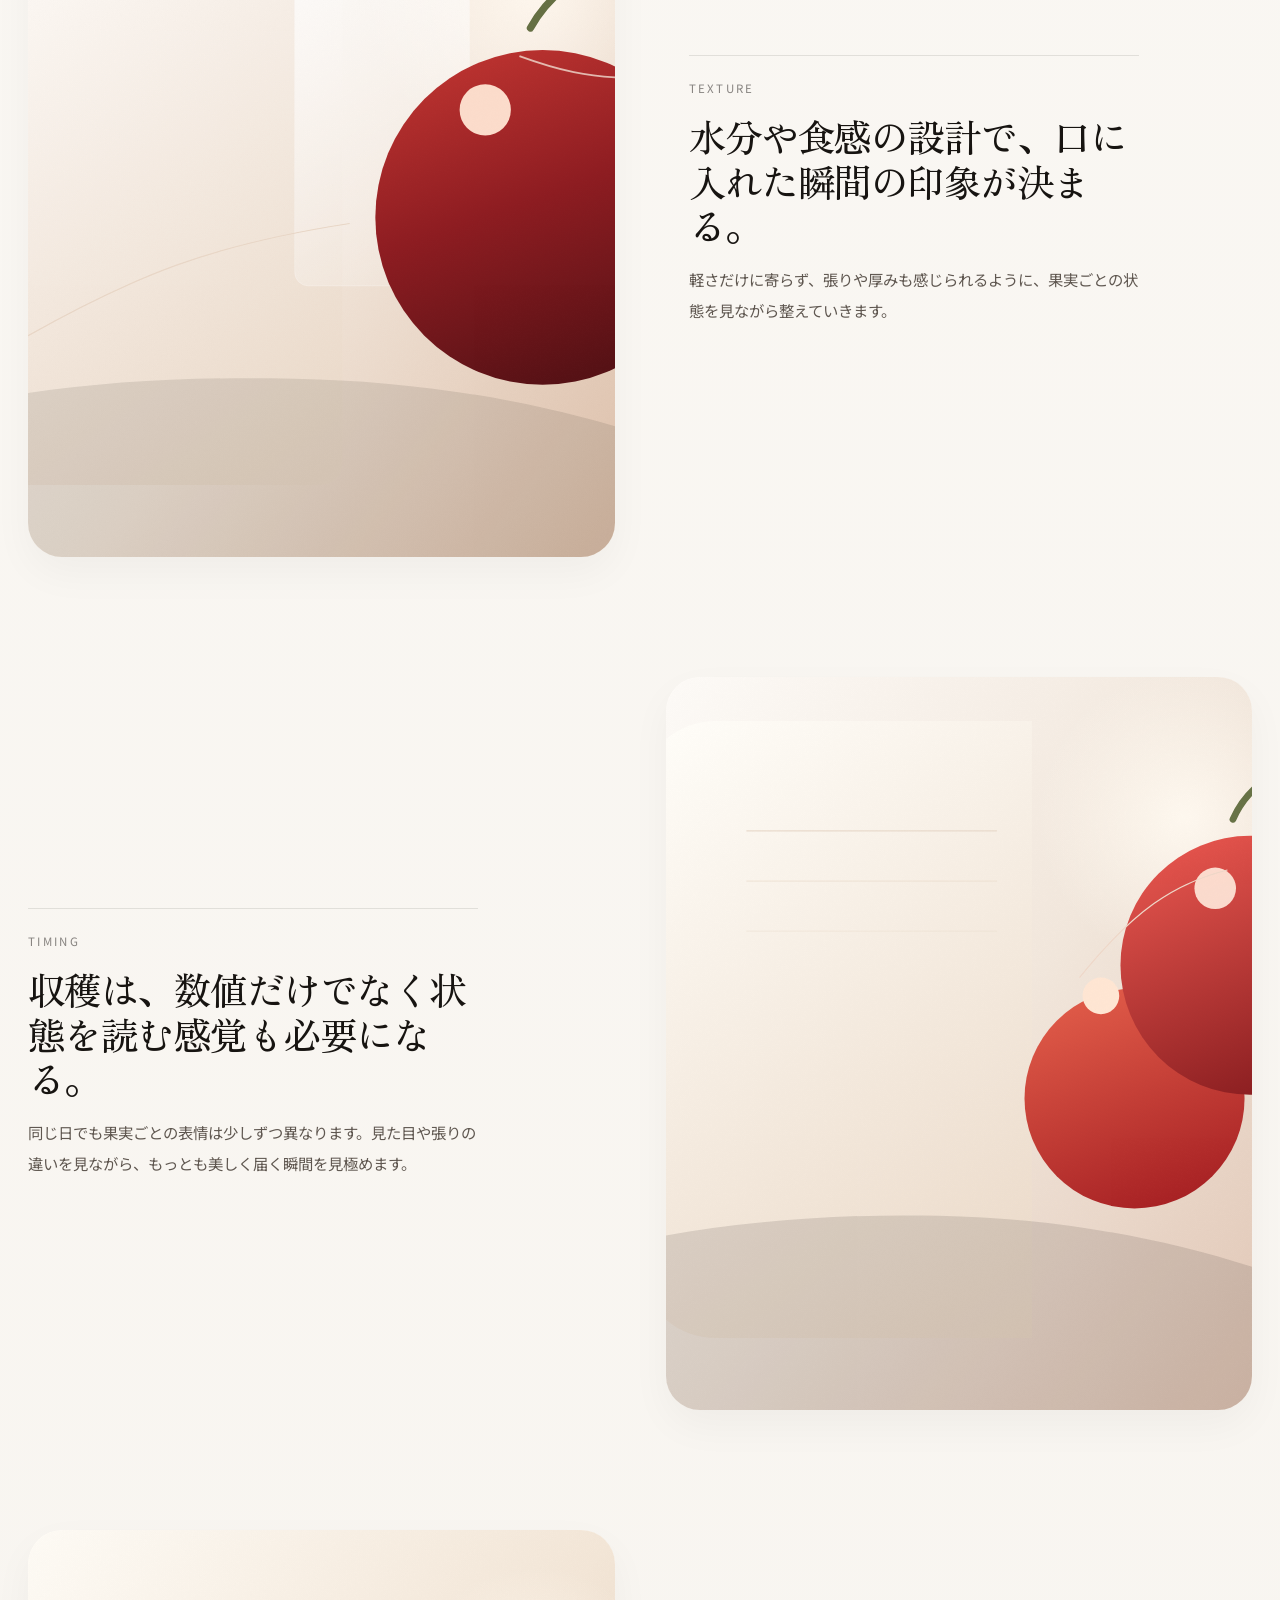
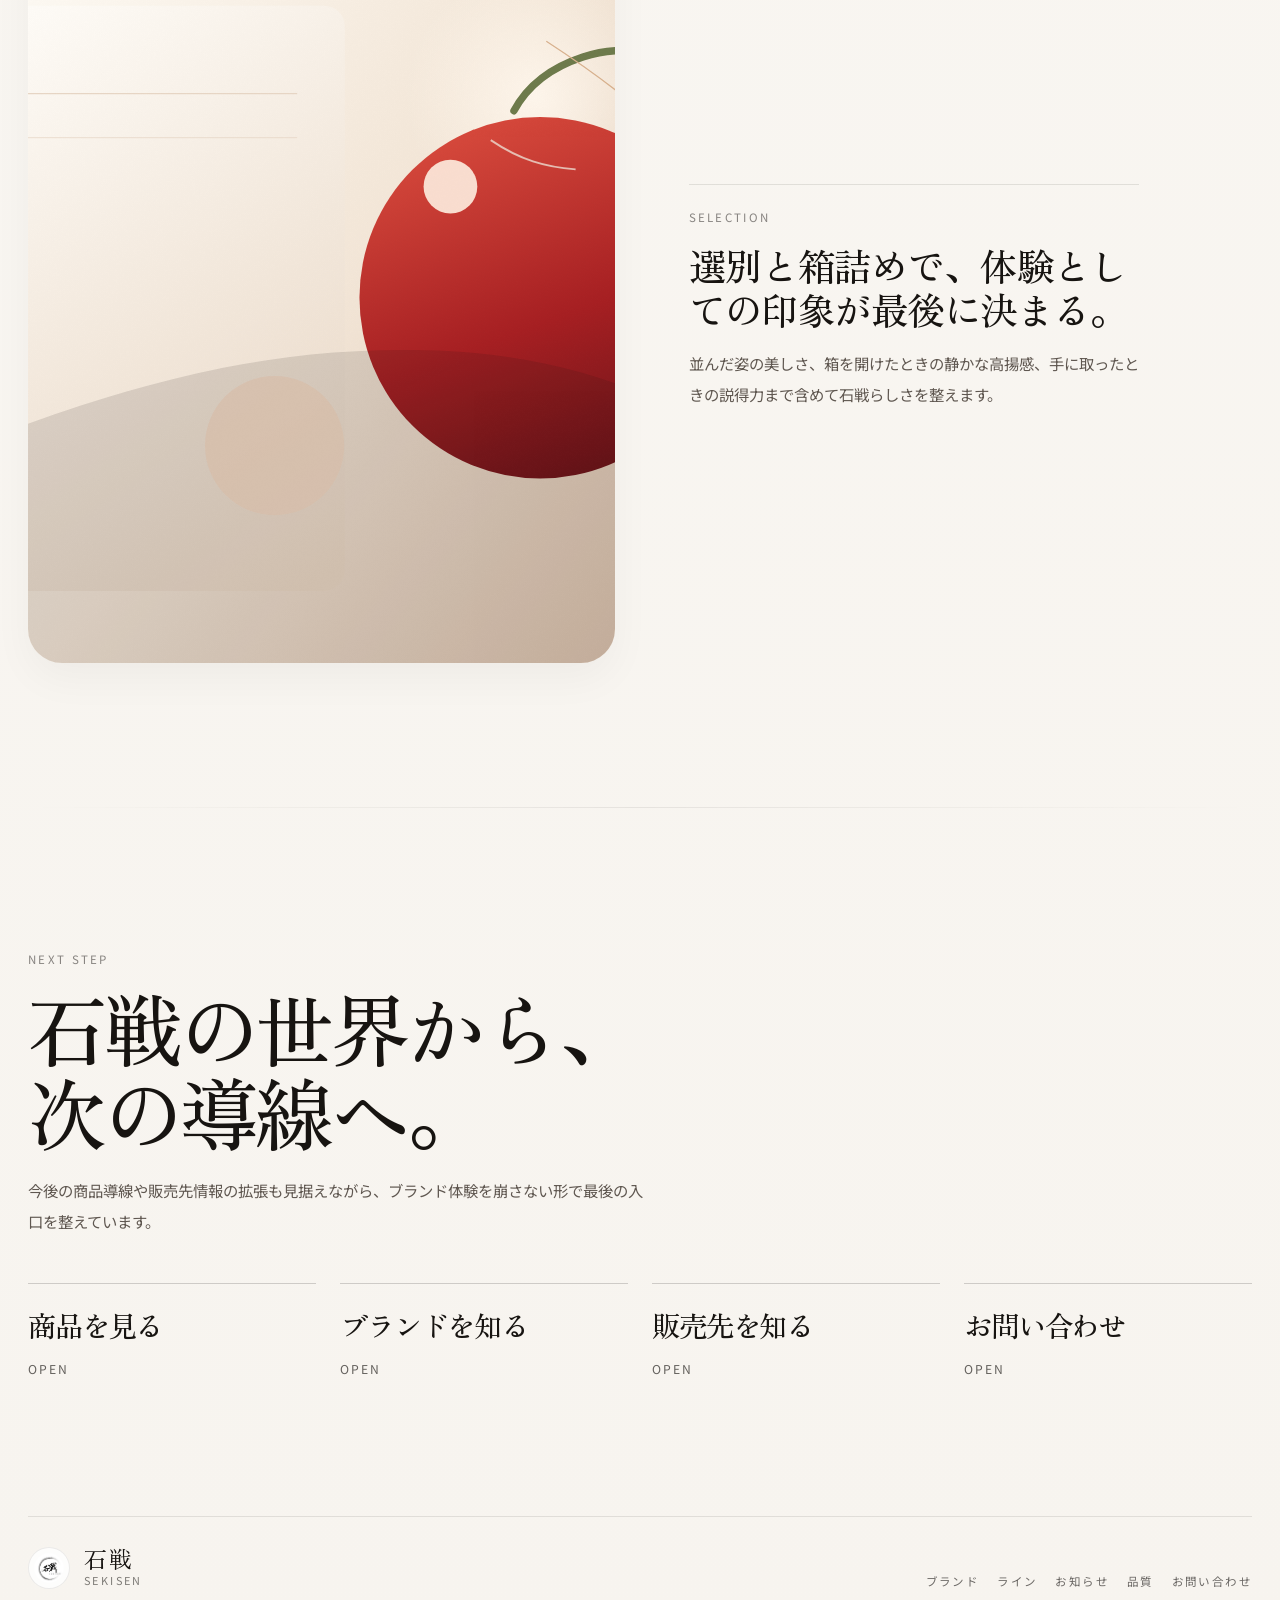
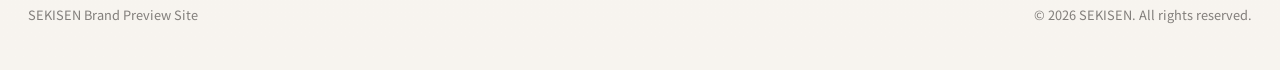
==== commit 6566c37c: "Redesign home page as premium brand experience" ====
--- a/index.html
+++ b/index.html
@@ -6,20 +6,20 @@
     <title>石戦 | SEKISEN</title>
     <meta
       name="description"
-      content="石戦（SEKISEN）のための白基調ラグジュアリーブランドサイト。印象的なヒーロースライダーと余白設計で世界観を伝えます。"
+      content="石戦（SEKISEN）のブランドサイト。静かな高級感と整った余白で、プレミアムトマトの体験価値を伝えます。"
     />
     <link rel="preconnect" href="https://fonts.googleapis.com" />
     <link rel="preconnect" href="https://fonts.gstatic.com" crossorigin />
     <link
-      href="https://fonts.googleapis.com/css2?family=Cormorant+Garamond:wght@500;600;700&family=Manrope:wght@400;500;600;700&family=Noto+Sans+JP:wght@400;500;700&display=swap"
+      href="https://fonts.googleapis.com/css2?family=Cormorant+Garamond:wght@500;600;700&family=Manrope:wght@400;500;600;700&family=Noto+Sans+JP:wght@400;500;700&family=Zen+Old+Mincho:wght@400;500;700&display=swap"
       rel="stylesheet"
     />
     <link rel="stylesheet" href="./assets/css/styles.css" />
   </head>
-  <body>
+  <body data-page="home">
     <noscript>
       <div class="no-script">
-        JavaScriptを有効にすると、SEKISENのブランドトップページを表示できます。
+        JavaScriptを有効にすると、SEKISENのブランドサイトを表示できます。
       </div>
     </noscript>
     <div id="app"></div>
--- a/assets/css/styles.css
+++ b/assets/css/styles.css
@@ -1,21 +1,21 @@
 :root {
-  --bg: #fcfbf8;
-  --surface: rgba(255, 255, 255, 0.76);
-  --surface-strong: #ffffff;
-  --text: #171411;
-  --muted: #6b6158;
-  --line: rgba(23, 20, 17, 0.12);
-  --line-strong: rgba(23, 20, 17, 0.2);
-  --gold: #9a7a54;
-  --gold-soft: rgba(154, 122, 84, 0.14);
-  --shadow: 0 30px 80px rgba(25, 19, 13, 0.12);
-  --hero-text: #fbf7f1;
-  --hero-muted: rgba(251, 247, 241, 0.78);
-  --radius-xl: 32px;
-  --radius-lg: 24px;
-  --radius-md: 18px;
-  --container: min(1180px, calc(100vw - 48px));
-  --transition: 360ms ease;
+  --bg: #f7f4ef;
+  --bg-soft: #fcfaf7;
+  --surface: rgba(255, 255, 255, 0.8);
+  --surface-strong: rgba(255, 255, 255, 0.92);
+  --ink: #171411;
+  --ink-soft: #5f5750;
+  --ink-faint: rgba(23, 20, 17, 0.54);
+  --line: rgba(23, 20, 17, 0.1);
+  --line-strong: rgba(23, 20, 17, 0.18);
+  --accent: #8f3028;
+  --moss: #5d6d49;
+  --shadow: 0 26px 76px rgba(23, 20, 17, 0.08);
+  --shadow-soft: 0 16px 42px rgba(23, 20, 17, 0.04);
+  --radius-xl: 40px;
+  --radius-lg: 28px;
+  --container: min(1280px, calc(100vw - 56px));
+  --transition: 420ms ease;
 }
 
 *,
@@ -31,11 +31,11 @@
 body {
   margin: 0;
   min-width: 320px;
-  font-family: "Manrope", "Noto Sans JP", sans-serif;
-  color: var(--text);
+  font-family: "Noto Sans JP", sans-serif;
+  color: var(--ink);
   background:
-    radial-gradient(circle at top left, rgba(208, 191, 173, 0.16), transparent 28%),
-    linear-gradient(180deg, #fffdf9 0%, var(--bg) 100%);
+    radial-gradient(circle at top right, rgba(143, 48, 40, 0.04), transparent 24%),
+    linear-gradient(180deg, #fffdfa 0%, var(--bg) 100%);
 }
 
 body.nav-open {
@@ -56,120 +56,155 @@
   font: inherit;
 }
 
-ul {
-  margin: 0;
-  padding: 0;
-  list-style: none;
-}
-
 .container {
   width: var(--container);
   margin: 0 auto;
 }
 
 .page-shell {
+  overflow: clip;
+}
+
+.site-main {
   position: relative;
-  overflow: hidden;
-}
-
-.page-shell::before {
-  content: "";
-  position: absolute;
-  inset: 0 auto auto 0;
-  width: 42vw;
-  height: 42vw;
-  border-radius: 999px;
-  background: radial-gradient(circle, rgba(222, 209, 193, 0.3), transparent 70%);
-  pointer-events: none;
-  filter: blur(10px);
 }
 
 .site-header {
   position: fixed;
-  top: 18px;
+  top: 16px;
   left: 50%;
-  z-index: 30;
-  width: min(1240px, calc(100vw - 28px));
+  z-index: 100;
+  width: min(1320px, calc(100vw - 28px));
   transform: translateX(-50%);
-  display: flex;
-  align-items: center;
-  justify-content: space-between;
-  padding: 18px 22px;
-  border: 1px solid rgba(255, 255, 255, 0.14);
+}
+
+.site-header__inner {
+  display: grid;
+  grid-template-columns: auto 1fr auto;
+  align-items: center;
+  gap: 22px;
+  padding: 12px 14px 12px 18px;
+  border: 1px solid rgba(255, 255, 255, 0.08);
   border-radius: 999px;
-  background: rgba(18, 16, 13, 0.16);
-  backdrop-filter: blur(18px);
+  background: rgba(255, 255, 255, 0.14);
+  backdrop-filter: blur(10px);
   transition:
     background var(--transition),
     border-color var(--transition),
     box-shadow var(--transition),
-    transform var(--transition);
-}
-
-.site-header.is-scrolled {
+    backdrop-filter var(--transition);
+}
+
+.site-header.is-scrolled .site-header__inner,
+.page-about .site-header__inner,
+.page-lineup .site-header__inner,
+.page-news .site-header__inner,
+.page-experience .site-header__inner,
+.page-contact .site-header__inner {
   background: rgba(255, 255, 255, 0.92);
   border-color: rgba(23, 20, 17, 0.08);
-  box-shadow: 0 20px 55px rgba(18, 16, 13, 0.08);
-}
-
-.site-header.is-scrolled .brand-mark,
-.site-header.is-scrolled .site-nav a {
-  color: var(--text);
-}
-
-.site-header.is-scrolled .nav-toggle span {
-  background: var(--text);
+  backdrop-filter: blur(18px);
+  box-shadow: 0 16px 44px rgba(23, 20, 17, 0.08);
 }
 
 .brand-mark {
   display: inline-flex;
   align-items: center;
-  gap: 12px;
-  color: var(--hero-text);
+  gap: 14px;
+}
+
+.brand-mark__symbol {
+  flex: 0 0 auto;
+  width: 50px;
+  height: 50px;
+  padding: 5px;
+  border: 1px solid rgba(23, 20, 17, 0.08);
+  border-radius: 50%;
+  background: rgba(255, 255, 255, 0.78);
+}
+
+.brand-mark__symbol img {
+  width: 100%;
+  height: 100%;
+  object-fit: cover;
+  border-radius: 50%;
+}
+
+.brand-mark__text {
+  display: grid;
+  gap: 2px;
 }
 
 .brand-mark__ja {
-  font-family: "Cormorant Garamond", "Yu Mincho", serif;
-  font-size: 1.55rem;
-  letter-spacing: 0.12em;
+  font-family: "Zen Old Mincho", "Yu Mincho", serif;
+  font-size: 1.44rem;
+  line-height: 1;
+  letter-spacing: 0.1em;
 }
 
 .brand-mark__en {
-  font-size: 0.82rem;
+  font-size: 0.68rem;
   letter-spacing: 0.22em;
   text-transform: uppercase;
+  color: var(--ink-faint);
 }
 
 .site-nav {
   display: flex;
   align-items: center;
-  gap: 26px;
-}
-
-.site-nav a {
-  position: relative;
-  font-size: 0.85rem;
-  letter-spacing: 0.14em;
-  text-transform: uppercase;
-  color: rgba(251, 247, 241, 0.92);
-}
-
-.site-nav a::after {
-  content: "";
-  position: absolute;
-  left: 0;
-  bottom: -6px;
-  width: 100%;
-  height: 1px;
-  background: currentColor;
-  transform: scaleX(0);
-  transform-origin: left;
-  transition: transform var(--transition);
-}
-
-.site-nav a:hover::after,
-.site-nav a:focus-visible::after {
-  transform: scaleX(1);
+  justify-content: center;
+  gap: 8px;
+}
+
+.site-nav__link {
+  padding: 11px 15px;
+  border-radius: 999px;
+  font-size: 0.72rem;
+  letter-spacing: 0.12em;
+  color: rgba(23, 20, 17, 0.72);
+  transition: background var(--transition), color var(--transition);
+}
+
+.site-nav__link:hover,
+.site-nav__link:focus-visible,
+.site-nav__link.is-current {
+  background: rgba(255, 255, 255, 0.68);
+  color: var(--ink);
+}
+
+.site-header__utilities {
+  display: flex;
+  align-items: center;
+  gap: 10px;
+}
+
+.site-utility {
+  display: inline-flex;
+  align-items: center;
+  justify-content: center;
+  min-width: 112px;
+  padding: 12px 18px;
+  border-radius: 999px;
+  border: 1px solid rgba(23, 20, 17, 0.08);
+  background: rgba(255, 255, 255, 0.72);
+  font-size: 0.72rem;
+  letter-spacing: 0.16em;
+  transition:
+    transform var(--transition),
+    box-shadow var(--transition),
+    background var(--transition);
+}
+
+.site-utility:hover,
+.site-utility:focus-visible {
+  transform: translateY(-1px);
+  box-shadow: 0 14px 26px rgba(23, 20, 17, 0.08);
+}
+
+.site-utility--dark {
+  background: var(--ink);
+  color: #ffffff;
+  border-color: transparent;
 }
 
 .nav-toggle {
@@ -179,7 +214,9 @@
   height: 48px;
   padding: 0;
   border: 0;
-  background: transparent;
+  border-radius: 50%;
+  background: rgba(255, 255, 255, 0.86);
+  box-shadow: 0 12px 24px rgba(23, 20, 17, 0.08);
   cursor: pointer;
 }
 
@@ -188,8 +225,8 @@
   left: 13px;
   width: 22px;
   height: 1.5px;
-  background: var(--hero-text);
-  transition: transform var(--transition), top var(--transition), opacity var(--transition);
+  background: var(--ink);
+  transition: transform var(--transition), top var(--transition);
 }
 
 .nav-toggle span:first-child {
@@ -213,29 +250,27 @@
 .hero {
   position: relative;
   min-height: 100svh;
-  color: var(--hero-text);
+  padding: 138px 0 72px;
   isolation: isolate;
 }
 
 .hero__slides,
 .hero__veil,
-.hero__grid,
-.hero__frame,
-.hero__orb {
+.hero__grain {
   position: absolute;
   inset: 0;
 }
 
 .hero__slides {
-  z-index: -6;
+  z-index: -3;
 }
 
 .hero-slide {
   position: absolute;
   inset: 0;
   opacity: 0;
-  transition: opacity 1200ms ease, transform 1600ms ease;
-  transform: scale(1.04);
+  transform: scale(1.018);
+  transition: opacity 2200ms ease, transform 2200ms ease;
 }
 
 .hero-slide.is-active {
@@ -247,9 +282,9 @@
   width: 100%;
   height: 100%;
   object-fit: cover;
-  filter: saturate(0.94) contrast(1.02) brightness(0.96);
-  transform: scale(1.02);
-  transition: transform 5s ease;
+  object-position: center;
+  transform: scale(1.05);
+  transition: transform 13s ease;
 }
 
 .hero-slide.is-active img {
@@ -257,162 +292,114 @@
 }
 
 .hero__veil {
-  z-index: -5;
+  z-index: -2;
   background:
-    linear-gradient(90deg, rgba(16, 13, 10, 0.74) 0%, rgba(16, 13, 10, 0.44) 42%, rgba(16, 13, 10, 0.18) 70%, rgba(16, 13, 10, 0.18) 100%),
-    linear-gradient(180deg, rgba(16, 13, 10, 0.08) 0%, rgba(16, 13, 10, 0.52) 100%);
-}
-
-.hero__grid {
-  z-index: -4;
+    linear-gradient(90deg, rgba(255, 252, 248, 0.96) 0%, rgba(255, 252, 248, 0.82) 34%, rgba(255, 252, 248, 0.42) 68%, rgba(255, 252, 248, 0.16) 100%),
+    linear-gradient(180deg, rgba(255, 255, 255, 0.08) 0%, rgba(255, 255, 255, 0.22) 100%);
+}
+
+.hero__grain {
+  z-index: -1;
   background-image:
-    linear-gradient(rgba(255, 255, 255, 0.08) 1px, transparent 1px),
-    linear-gradient(90deg, rgba(255, 255, 255, 0.08) 1px, transparent 1px);
-  background-size: 120px 120px;
-  mask-image: linear-gradient(180deg, rgba(0, 0, 0, 0.9), transparent 88%);
-}
-
-.hero__frame {
-  z-index: -3;
-  inset: 28px;
-  border: 1px solid rgba(255, 255, 255, 0.16);
-  border-radius: 34px;
-  pointer-events: none;
-}
-
-.hero__frame::before,
-.hero__frame::after {
-  content: "";
-  position: absolute;
-  width: 140px;
-  height: 140px;
-  border: 1px solid rgba(255, 255, 255, 0.26);
-}
-
-.hero__frame::before {
-  top: 26px;
-  right: 26px;
-  border-left: 0;
-  border-bottom: 0;
-}
-
-.hero__frame::after {
-  bottom: 26px;
-  left: 26px;
-  border-right: 0;
-  border-top: 0;
-}
-
-.hero__orb {
-  z-index: -2;
-  filter: blur(18px);
-  pointer-events: none;
-}
-
-.hero__orb--one {
-  inset: auto auto 12% 58%;
-  width: 26vw;
-  height: 26vw;
-  border-radius: 999px;
-  background: radial-gradient(circle, rgba(235, 210, 176, 0.34), rgba(235, 210, 176, 0));
-  animation: drift 8s ease-in-out infinite;
-}
-
-.hero__orb--two {
-  inset: 10% auto auto 72%;
-  width: 13vw;
-  height: 13vw;
-  border-radius: 999px;
-  background: radial-gradient(circle, rgba(255, 255, 255, 0.24), rgba(255, 255, 255, 0));
-  animation: drift 11s ease-in-out infinite reverse;
-}
-
-.hero__layout {
+    linear-gradient(rgba(23, 20, 17, 0.05) 1px, transparent 1px),
+    linear-gradient(90deg, rgba(23, 20, 17, 0.05) 1px, transparent 1px);
+  background-size: 152px 152px;
+  mask-image: linear-gradient(180deg, rgba(0, 0, 0, 0.74), transparent 94%);
+}
+
+.hero__shell {
   position: relative;
-  z-index: 2;
-  display: grid;
-  grid-template-columns: 1.15fr 0.85fr;
-  gap: 36px;
-  align-items: end;
-  min-height: 100svh;
-  padding-top: 140px;
-  padding-bottom: 90px;
-}
-
-.hero__content {
-  max-width: 720px;
-}
-
-.hero__content.is-changing {
-  opacity: 0.38;
-  transform: translateY(18px);
-}
-
-.eyebrow {
+  min-height: calc(100svh - 210px);
+  display: grid;
+  align-content: end;
+}
+
+.hero__copy {
+  max-width: 520px;
+}
+
+.hero__copy.is-changing {
+  opacity: 0.45;
+  transform: translateY(20px);
+}
+
+.hero__eyebrow,
+.section-kicker,
+.quality-item__label,
+.intro-overlap__note-label,
+.news-preview__meta,
+.news-article__meta,
+.story-meta {
   margin: 0 0 18px;
-  font-size: 0.78rem;
-  letter-spacing: 0.22em;
+  font-size: 0.72rem;
+  letter-spacing: 0.2em;
   text-transform: uppercase;
-  color: var(--gold);
-}
-
-.hero .eyebrow {
-  color: rgba(251, 247, 241, 0.74);
-}
-
-.hero__tagline {
-  margin: 0 0 18px;
+  color: rgba(23, 20, 17, 0.5);
+}
+
+.hero__title,
+.section-title,
+.subhero__title,
+.lineup-row__title,
+.detail-story__title,
+.process-step__title,
+.quality-item__title,
+.final-link__title,
+.contact-panel__title,
+.intro-overlap__note-title,
+.news-article__title {
+  margin: 0;
+  font-family: "Zen Old Mincho", "Yu Mincho", serif;
+  font-weight: 500;
+  letter-spacing: -0.04em;
+}
+
+.hero__title {
+  font-size: clamp(4rem, 9.8vw, 8.4rem);
+  line-height: 0.9;
+}
+
+.hero__description,
+.section-text,
+.section-lead,
+.subhero__lead,
+.lineup-row__text,
+.detail-story__text,
+.process-step__text,
+.quality-item__text,
+.intro-overlap__note-text,
+.news-preview__title,
+.news-article__body,
+.contact-panel__text,
+.subhero__side-text {
   font-size: 0.96rem;
-  letter-spacing: 0.06em;
-  color: var(--hero-muted);
-}
-
-.hero__title {
-  margin: 0;
-  font-family: "Cormorant Garamond", "Yu Mincho", serif;
-  font-size: clamp(3.6rem, 8vw, 7.4rem);
-  font-weight: 600;
-  line-height: 0.92;
-  letter-spacing: -0.03em;
-}
-
-.hero__title span {
-  display: block;
+  line-height: 2;
+  color: var(--ink-soft);
 }
 
 .hero__description {
-  max-width: 560px;
+  max-width: 420px;
   margin: 24px 0 0;
-  font-size: 1rem;
-  line-height: 1.9;
-  color: var(--hero-muted);
 }
 
 .hero__actions {
-  display: flex;
-  flex-wrap: wrap;
-  gap: 14px;
-  margin-top: 36px;
+  margin-top: 34px;
 }
 
 .button {
   display: inline-flex;
   align-items: center;
   justify-content: center;
-  min-width: 158px;
+  min-width: 164px;
   padding: 15px 22px;
   border-radius: 999px;
   border: 1px solid transparent;
-  font-size: 0.82rem;
-  font-weight: 600;
+  font-size: 0.74rem;
   letter-spacing: 0.16em;
-  text-transform: uppercase;
   transition:
     transform var(--transition),
-    background var(--transition),
-    color var(--transition),
-    border-color var(--transition),
-    box-shadow var(--transition);
+    box-shadow var(--transition),
+    background var(--transition);
 }
 
 .button:hover,
@@ -420,585 +407,591 @@
   transform: translateY(-2px);
 }
 
-.button--primary {
-  color: var(--text);
-  background: rgba(255, 255, 255, 0.92);
-  box-shadow: 0 14px 34px rgba(10, 8, 7, 0.14);
-}
-
-.button--secondary {
-  color: var(--hero-text);
-  background: rgba(255, 255, 255, 0.05);
-  border-color: rgba(255, 255, 255, 0.34);
-}
-
 .button--dark {
+  background: var(--ink);
   color: #ffffff;
-  background: var(--text);
-}
-
-.button--dark-outline {
-  color: var(--text);
-  border-color: rgba(23, 20, 17, 0.14);
-  background: rgba(255, 255, 255, 0.86);
-}
-
-.button--secondary-dark {
-  color: var(--text);
-  border-color: rgba(23, 20, 17, 0.12);
-  background: rgba(255, 255, 255, 0.68);
-}
-
-.hero__floating {
-  justify-self: end;
-  width: min(420px, 100%);
-  padding: 24px;
-  border: 1px solid rgba(255, 255, 255, 0.22);
-  border-radius: var(--radius-xl);
-  background:
-    linear-gradient(180deg, rgba(255, 255, 255, 0.82), rgba(255, 255, 255, 0.68)),
-    rgba(255, 255, 255, 0.7);
-  backdrop-filter: blur(16px);
-  color: var(--text);
-  box-shadow: 0 30px 80px rgba(10, 8, 7, 0.2);
-}
-
-.hero__floating-head {
-  display: flex;
-  align-items: center;
-  justify-content: space-between;
-  gap: 16px;
-}
-
-.hero__floating-label,
-.hero__floating-year {
-  margin: 0;
-  font-size: 0.72rem;
-  letter-spacing: 0.18em;
-  text-transform: uppercase;
-  color: var(--muted);
-}
-
-.hero__floating-title {
-  margin: 18px 0 12px;
-  font-family: "Cormorant Garamond", "Yu Mincho", serif;
-  font-size: 2rem;
-  line-height: 1.1;
-}
-
-.hero__floating-description {
-  margin: 0;
-  line-height: 1.85;
-  color: var(--muted);
-}
-
-.hero__metrics {
-  display: grid;
-  grid-template-columns: repeat(3, minmax(0, 1fr));
-  gap: 12px;
-  margin-top: 24px;
-}
-
-.hero-metric {
-  padding: 14px 12px;
-  border-radius: 16px;
-  background: rgba(255, 255, 255, 0.74);
-  border: 1px solid rgba(23, 20, 17, 0.06);
-}
-
-.hero-metric span {
-  display: block;
-  font-size: 0.68rem;
-  letter-spacing: 0.18em;
-  text-transform: uppercase;
-  color: var(--muted);
-}
-
-.hero-metric strong {
-  display: block;
-  margin-top: 10px;
-  font-size: 0.96rem;
-  line-height: 1.4;
-  font-weight: 700;
+  box-shadow: 0 16px 32px rgba(23, 20, 17, 0.1);
 }
 
 .hero__controls {
-  position: absolute;
-  left: 50%;
-  bottom: 42px;
-  z-index: 3;
-  transform: translateX(-50%);
-  display: flex;
-  align-items: center;
-  justify-content: space-between;
-  gap: 22px;
+  display: grid;
+  grid-template-columns: auto auto 1fr;
+  align-items: center;
+  gap: 18px;
+  margin-top: 100px;
 }
 
 .hero__counter {
   display: inline-flex;
   align-items: center;
-  gap: 14px;
-  font-size: 0.84rem;
-  letter-spacing: 0.18em;
+  gap: 12px;
+  font-size: 0.78rem;
+  letter-spacing: 0.16em;
   text-transform: uppercase;
-  color: rgba(251, 247, 241, 0.72);
+  color: rgba(23, 20, 17, 0.54);
 }
 
 .hero__counter-line {
   width: 72px;
   height: 1px;
-  background: rgba(251, 247, 241, 0.36);
+  background: rgba(23, 20, 17, 0.18);
 }
 
 .hero__dots {
-  display: flex;
+  display: inline-flex;
   align-items: center;
   gap: 10px;
 }
 
 .hero-dot {
   width: 40px;
-  height: 4px;
+  height: 3px;
   padding: 0;
   border: 0;
   border-radius: 999px;
-  background: rgba(255, 255, 255, 0.24);
+  background: rgba(23, 20, 17, 0.16);
   cursor: pointer;
   transition: background var(--transition), transform var(--transition);
 }
 
 .hero-dot.is-active {
-  background: rgba(255, 255, 255, 0.84);
-  transform: scaleX(1.06);
+  background: rgba(23, 20, 17, 0.7);
+  transform: scaleX(1.08);
 }
 
 .hero__scroll {
-  position: absolute;
-  right: 36px;
-  bottom: 34px;
-  z-index: 3;
-  display: inline-flex;
-  align-items: center;
-  gap: 12px;
-  color: rgba(251, 247, 241, 0.8);
-  writing-mode: vertical-rl;
+  justify-self: end;
+  font-size: 0.72rem;
+  letter-spacing: 0.2em;
   text-transform: uppercase;
-  letter-spacing: 0.22em;
-  font-size: 0.72rem;
-}
-
-.hero__scroll::before {
-  content: "";
-  width: 1px;
-  height: 54px;
-  background: rgba(251, 247, 241, 0.32);
+  color: rgba(23, 20, 17, 0.5);
 }
 
 .section {
   position: relative;
-  padding: 120px 0;
-}
-
-.section-title {
-  margin: 0;
-  font-family: "Cormorant Garamond", "Yu Mincho", serif;
-  font-size: clamp(2.3rem, 4.3vw, 4.3rem);
+  padding: 144px 0;
+}
+
+.section::before {
+  content: "";
+  position: absolute;
+  left: 50%;
+  top: 0;
+  width: min(1280px, calc(100vw - 56px));
+  height: 1px;
+  transform: translateX(-50%);
+  background: linear-gradient(90deg, transparent, rgba(23, 20, 17, 0.08), transparent);
+}
+
+.section-head {
+  max-width: 820px;
+}
+
+.section-head--compact {
+  max-width: 620px;
+}
+
+.section-title,
+.subhero__title {
+  font-size: clamp(3.1rem, 6.2vw, 5.6rem);
   line-height: 1.06;
-  letter-spacing: -0.02em;
+}
+
+.section-lead,
+.subhero__lead {
+  margin: 22px 0 0;
+  max-width: 640px;
+  font-size: 1.12rem;
+  line-height: 1.9;
+  color: rgba(23, 20, 17, 0.82);
 }
 
 .section-text {
-  margin: 24px 0 0;
-  max-width: 760px;
-  font-size: 1rem;
-  line-height: 2;
-  color: var(--muted);
-}
-
-.manifesto {
-  padding-top: 140px;
-}
-
-.manifesto__intro {
-  display: grid;
-  grid-template-columns: 1fr 0.9fr;
-  gap: 36px;
-  align-items: end;
-}
-
-.manifesto__stats {
-  display: grid;
-  grid-template-columns: repeat(3, minmax(0, 1fr));
-  gap: 22px;
-  margin-top: 52px;
-}
-
-.stat-card,
-.highlight-card {
-  padding: 28px;
-  border: 1px solid var(--line);
-  border-radius: var(--radius-lg);
+  max-width: 740px;
+  margin: 22px 0 0;
+}
+
+.intro-overlap {
+  margin-top: -110px;
+  padding-top: 0;
+}
+
+.intro-overlap::before {
+  display: none;
+}
+
+.intro-overlap__shell {
+  position: relative;
+  z-index: 2;
+}
+
+.intro-overlap__panel {
+  display: grid;
+  grid-template-columns: minmax(0, 1fr) minmax(380px, 460px);
+  gap: 56px;
+  align-items: center;
+  padding: 54px;
+  border: 1px solid rgba(23, 20, 17, 0.08);
+  border-radius: var(--radius-xl);
   background:
-    linear-gradient(180deg, rgba(255, 255, 255, 0.96), rgba(248, 244, 238, 0.88));
+    linear-gradient(180deg, rgba(255, 255, 255, 0.94), rgba(248, 243, 236, 0.92));
   box-shadow: var(--shadow);
 }
 
-.stat-card__label,
-.highlight-card__number {
-  margin: 0;
-  font-size: 0.74rem;
-  letter-spacing: 0.18em;
-  text-transform: uppercase;
-  color: var(--gold);
-}
-
-.stat-card__value,
-.highlight-card__title {
-  margin: 16px 0 0;
-  font-family: "Cormorant Garamond", "Yu Mincho", serif;
-  font-size: 2rem;
-  line-height: 1.05;
-}
-
-.stat-card__text,
-.highlight-card__description,
-.highlight-card__detail {
-  margin: 14px 0 0;
-  line-height: 1.85;
-  color: var(--muted);
-}
-
-.editorial {
-  padding-top: 40px;
-}
-
-.editorial__grid,
-.signature__grid {
-  display: grid;
-  grid-template-columns: 1.02fr 0.98fr;
-  gap: 38px;
-  align-items: center;
-}
-
-.editorial__media,
-.signature__media {
+.intro-overlap__media {
   position: relative;
   margin: 0;
-  border-radius: var(--radius-xl);
-  overflow: hidden;
-  box-shadow: 0 30px 80px rgba(23, 20, 17, 0.12);
-}
-
-.editorial__media::after,
-.signature__media::after {
+}
+
+.intro-overlap__media img {
+  width: 100%;
+  aspect-ratio: 4 / 5;
+  object-fit: cover;
+  border-radius: 32px;
+}
+
+.intro-overlap__note {
+  position: absolute;
+  left: 22px;
+  right: 22px;
+  bottom: 22px;
+  padding: 20px 22px;
+  border: 1px solid rgba(255, 255, 255, 0.12);
+  border-radius: 24px;
+  background: rgba(255, 255, 255, 0.82);
+  backdrop-filter: blur(12px);
+}
+
+.intro-overlap__note-title {
+  margin-top: 14px;
+  font-size: 1.7rem;
+  line-height: 1.18;
+}
+
+.intro-overlap__note-text {
+  margin: 12px 0 0;
+}
+
+.lineup-showcase {
+  padding-top: 112px;
+}
+
+.lineup-showcase__stack,
+.detail-section__stack,
+.process-section__stack {
+  margin-top: 72px;
+}
+
+.lineup-row,
+.detail-story,
+.process-step {
+  display: grid;
+  grid-template-columns: minmax(0, 1.02fr) minmax(0, 0.98fr);
+  gap: 74px;
+  align-items: center;
+}
+
+.lineup-row + .lineup-row,
+.detail-story + .detail-story,
+.process-step + .process-step {
+  margin-top: 120px;
+}
+
+.lineup-row--reverse,
+.detail-story--reverse,
+.process-step--reverse {
+  grid-template-columns: minmax(0, 0.98fr) minmax(0, 1.02fr);
+}
+
+.lineup-row--reverse .lineup-row__media,
+.detail-story--reverse .detail-story__media,
+.process-step--reverse .process-step__media {
+  order: 2;
+}
+
+.lineup-row--reverse .lineup-row__copy,
+.detail-story--reverse .detail-story__copy,
+.process-step--reverse .process-step__copy {
+  order: 1;
+}
+
+.lineup-row__media,
+.detail-story__media,
+.process-step__media {
+  margin: 0;
+}
+
+.lineup-row__media img,
+.detail-story__media img,
+.process-step__media img {
+  width: 100%;
+  aspect-ratio: 4 / 5;
+  object-fit: cover;
+  border-radius: 34px;
+  box-shadow: var(--shadow-soft);
+}
+
+.lineup-row__copy,
+.detail-story__copy,
+.process-step__copy {
+  max-width: 450px;
+  padding-top: 24px;
+  border-top: 1px solid var(--line);
+}
+
+.lineup-row__title,
+.detail-story__title,
+.process-step__title {
+  margin-top: 18px;
+  font-size: 2.36rem;
+  line-height: 1.18;
+}
+
+.lineup-row__text,
+.detail-story__text,
+.process-step__text {
+  margin: 16px 0 0;
+}
+
+.news-preview {
+  background: rgba(255, 255, 255, 0.5);
+}
+
+.news-preview__shell {
+  display: grid;
+  grid-template-columns: minmax(320px, 420px) minmax(0, 1fr);
+  gap: 64px;
+  align-items: start;
+}
+
+.news-preview__list {
+  margin: 0;
+  padding: 0;
+  list-style: none;
+  border-top: 1px solid var(--line);
+}
+
+.news-preview__item {
+  border-bottom: 1px solid var(--line);
+}
+
+.news-preview__link {
+  display: grid;
+  grid-template-columns: minmax(200px, 220px) 1fr;
+  gap: 16px;
+  align-items: center;
+  padding: 22px 0;
+  transition: transform var(--transition);
+}
+
+.news-preview__link:hover,
+.news-preview__link:focus-visible {
+  transform: translateX(4px);
+}
+
+.news-preview__title {
+  margin: 0;
+}
+
+.quality-section__grid {
+  display: grid;
+  grid-template-columns: repeat(3, minmax(0, 1fr));
+  gap: 34px;
+  margin-top: 52px;
+}
+
+.quality-item {
+  padding-top: 22px;
+  border-top: 1px solid var(--line-strong);
+}
+
+.quality-item__label {
+  margin-bottom: 14px;
+}
+
+.quality-item__title {
+  font-size: 2rem;
+  line-height: 1.18;
+}
+
+.quality-item__text {
+  margin: 14px 0 0;
+}
+
+.final-nav {
+  padding-bottom: 138px;
+}
+
+.final-nav__grid {
+  display: grid;
+  grid-template-columns: repeat(4, minmax(0, 1fr));
+  gap: 24px;
+  margin-top: 46px;
+}
+
+.final-link {
+  display: grid;
+  gap: 18px;
+  padding-top: 24px;
+  border-top: 1px solid var(--line-strong);
+}
+
+.final-link__title {
+  font-size: 1.78rem;
+  line-height: 1.2;
+}
+
+.final-link__arrow {
+  font-size: 0.76rem;
+  letter-spacing: 0.16em;
+  text-transform: uppercase;
+  color: rgba(23, 20, 17, 0.66);
+}
+
+.text-link {
+  display: inline-flex;
+  align-items: center;
+  gap: 12px;
+  margin-top: 24px;
+  font-size: 0.74rem;
+  letter-spacing: 0.16em;
+  color: rgba(23, 20, 17, 0.72);
+}
+
+.text-link::after {
   content: "";
-  position: absolute;
-  inset: 18px;
-  border: 1px solid rgba(255, 255, 255, 0.24);
-  border-radius: 20px;
-}
-
-.editorial__media img,
-.signature__media img {
-  width: 100%;
-  height: min(700px, 72vw);
-  object-fit: cover;
-}
-
-.editorial__lead {
-  margin: 22px 0 0;
-  font-size: 1.22rem;
-  line-height: 1.75;
-  color: var(--text);
-}
-
-.editorial__list {
-  display: grid;
-  gap: 16px;
-  margin-top: 28px;
-}
-
-.appeal-points {
+  width: 40px;
+  height: 1px;
+  background: currentColor;
+  opacity: 0.4;
+}
+
+.subhero {
+  position: relative;
+  padding: 176px 0 56px;
+}
+
+.subhero__shell {
+  display: grid;
+  grid-template-columns: minmax(0, 1fr) minmax(250px, 320px);
+  gap: 48px;
+  align-items: end;
+}
+
+.subhero__side {
+  padding-top: 22px;
+  border-top: 1px solid var(--line);
+}
+
+.subhero__side-text {
+  margin: 0;
+}
+
+.detail-section,
+.news-page,
+.contact-page {
+  padding-top: 96px;
+}
+
+.news-page__stack {
+  max-width: 960px;
+}
+
+.news-article {
+  padding: 30px 0;
+  border-top: 1px solid var(--line);
+}
+
+.news-article:last-child {
+  border-bottom: 1px solid var(--line);
+}
+
+.news-article__meta {
+  display: inline-flex;
+  gap: 12px;
+}
+
+.news-article__title {
+  margin-top: 18px;
+  font-size: 2rem;
+  line-height: 1.18;
+}
+
+.news-article__body {
+  max-width: 780px;
+  margin: 16px 0 0;
+}
+
+.contact-page__grid {
   display: grid;
   grid-template-columns: repeat(2, minmax(0, 1fr));
-  gap: 16px;
-  margin-top: 32px;
-}
-
-.appeal-point {
-  padding: 18px 18px 20px;
-  border: 1px solid var(--line);
-  border-radius: 20px;
-  background: rgba(255, 255, 255, 0.84);
-  box-shadow: 0 20px 45px rgba(23, 20, 17, 0.06);
-}
-
-.appeal-point__title {
-  margin: 0;
-  font-size: 0.82rem;
-  letter-spacing: 0.18em;
-  text-transform: uppercase;
-  color: var(--gold);
-}
-
-.appeal-point__text {
-  margin: 12px 0 0;
-  line-height: 1.85;
-  color: var(--muted);
-}
-
-.editorial__list li,
-.signature__notes li {
-  position: relative;
-  padding-left: 22px;
-  line-height: 1.9;
-  color: var(--muted);
-}
-
-.editorial__list li::before,
-.signature__notes li::before {
-  content: "";
-  position: absolute;
-  left: 0;
-  top: 12px;
-  width: 8px;
-  height: 8px;
-  border-radius: 999px;
-  background: var(--gold);
-}
-
-.highlights {
+  gap: 26px;
+}
+
+.contact-panel {
+  padding: 30px;
+  border: 1px solid rgba(23, 20, 17, 0.08);
+  border-radius: 34px;
   background:
-    linear-gradient(180deg, rgba(255, 255, 255, 0.9), rgba(247, 241, 233, 0.7)),
-    var(--surface-strong);
-}
-
-.section-heading {
-  max-width: 700px;
-}
-
-.highlights__grid {
-  display: grid;
-  grid-template-columns: repeat(3, minmax(0, 1fr));
-  gap: 22px;
-  margin-top: 52px;
-}
-
-.highlight-card {
-  position: relative;
-  overflow: hidden;
-}
-
-.highlight-card::after {
-  content: "";
-  position: absolute;
-  inset: auto -20% -42% auto;
-  width: 180px;
-  height: 180px;
-  border-radius: 999px;
-  background: radial-gradient(circle, var(--gold-soft), transparent 70%);
-}
-
-.signature__body {
-  padding: 32px 0;
-}
-
-.gallery {
-  padding-top: 24px;
-}
-
-.gallery__grid {
-  display: grid;
-  grid-template-columns: 1.2fr 0.8fr 0.8fr;
-  grid-auto-rows: minmax(320px, 1fr);
-  gap: 22px;
-  margin-top: 48px;
-}
-
-.gallery-card {
-  position: relative;
-  overflow: hidden;
-  min-height: 320px;
-  border-radius: var(--radius-xl);
-  box-shadow: 0 30px 80px rgba(23, 20, 17, 0.12);
-}
-
-.gallery-card--large {
-  grid-row: span 2;
-}
-
-.gallery-card img {
-  width: 100%;
-  height: 100%;
-  object-fit: cover;
-  transition: transform 700ms ease;
-}
-
-.gallery-card::after {
-  content: "";
-  position: absolute;
-  inset: 18px;
-  border: 1px solid rgba(255, 255, 255, 0.22);
-  border-radius: 24px;
-  pointer-events: none;
-}
-
-.gallery-card:hover img,
-.gallery-card:focus-within img {
-  transform: scale(1.03);
-}
-
-.gallery-card__overlay {
-  position: absolute;
-  inset: auto 0 0;
-  padding: 24px;
-  background: linear-gradient(180deg, rgba(16, 13, 10, 0) 0%, rgba(16, 13, 10, 0.7) 100%);
-  color: #ffffff;
-}
-
-.gallery-card__caption {
-  margin: 0;
-  font-size: 0.76rem;
-  letter-spacing: 0.18em;
-  text-transform: uppercase;
-  color: rgba(255, 255, 255, 0.72);
-}
-
-.gallery-card__detail {
-  margin: 10px 0 0;
-  max-width: 300px;
-  line-height: 1.7;
-  color: rgba(255, 255, 255, 0.94);
-}
-
-.signature__notes {
-  display: grid;
-  gap: 16px;
-  margin-top: 28px;
-  padding: 26px;
-  border: 1px solid var(--line);
-  border-radius: var(--radius-lg);
-  background: rgba(255, 255, 255, 0.78);
-  box-shadow: var(--shadow);
-}
-
-.cta {
-  padding-top: 40px;
-  padding-bottom: 132px;
-}
-
-.cta__inner {
-  padding: 48px 52px;
-  border-radius: var(--radius-xl);
-  background:
-    linear-gradient(135deg, rgba(255, 255, 255, 0.98), rgba(246, 240, 232, 0.96));
-  border: 1px solid var(--line);
-  box-shadow: var(--shadow);
-}
-
-.cta__actions {
-  margin-top: 34px;
+    linear-gradient(180deg, rgba(255, 255, 255, 0.94), rgba(247, 242, 235, 0.9));
+  box-shadow: var(--shadow-soft);
+}
+
+.contact-panel__title {
+  margin-top: 18px;
+  font-size: 2rem;
+  line-height: 1.18;
+}
+
+.contact-panel__text {
+  margin: 14px 0 0;
 }
 
 .site-footer {
-  padding: 0 0 42px;
+  padding: 0 0 46px;
 }
 
 .site-footer__inner {
   display: flex;
-  align-items: center;
+  align-items: flex-end;
   justify-content: space-between;
-  gap: 24px;
-  padding-top: 34px;
+  gap: 28px;
+  padding-top: 30px;
   border-top: 1px solid var(--line);
 }
 
 .site-footer__brand {
-  display: flex;
-  align-items: center;
-  gap: 12px;
+  display: grid;
+  gap: 16px;
+}
+
+.site-footer__brand .brand-mark__symbol {
+  width: 42px;
+  height: 42px;
 }
 
 .site-footer__note,
 .site-footer__copyright {
   margin: 0;
-  font-size: 0.86rem;
-  color: var(--muted);
+  font-size: 0.8rem;
+  color: rgba(23, 20, 17, 0.52);
+}
+
+.site-footer__meta {
+  display: grid;
+  justify-items: end;
+  gap: 16px;
+}
+
+.site-footer__nav {
+  display: flex;
+  align-items: center;
+  gap: 18px;
+  flex-wrap: wrap;
+}
+
+.site-footer__nav a {
+  font-size: 0.72rem;
+  letter-spacing: 0.12em;
+  color: rgba(23, 20, 17, 0.62);
 }
 
 .no-script {
   padding: 16px 20px;
-  background: #171411;
+  background: var(--ink);
   color: #ffffff;
   text-align: center;
 }
 
+.reveal-up,
+.reveal-side,
+.reveal-scale {
+  opacity: 0;
+  transition:
+    opacity 900ms ease,
+    transform 900ms cubic-bezier(0.2, 0.7, 0.2, 1);
+}
+
 .reveal-up {
-  opacity: 0;
-  transform: translateY(46px);
-  transition:
-    opacity 800ms ease,
-    transform 800ms cubic-bezier(0.2, 0.7, 0.2, 1);
+  transform: translateY(26px);
+}
+
+.reveal-side--left {
+  transform: translateX(-42px);
+}
+
+.reveal-side--right {
+  transform: translateX(42px);
+}
+
+.reveal-scale {
+  transform: scale(0.97);
 }
 
 .reveal-up--delay {
   transition-delay: 120ms;
 }
 
-.reveal-up.is-visible {
+.reveal-up--delay-2 {
+  transition-delay: 220ms;
+}
+
+.reveal-up.is-visible,
+.reveal-side.is-visible,
+.reveal-scale.is-visible {
   opacity: 1;
-  transform: translateY(0);
-}
-
-@keyframes drift {
-  0%,
-  100% {
-    transform: translate3d(0, 0, 0);
-  }
-
-  50% {
-    transform: translate3d(-12px, 18px, 0);
-  }
-}
-
-@media (max-width: 1120px) {
-  .hero__layout,
-  .editorial__grid,
-  .signature__grid,
-  .manifesto__intro {
+  transform: translate3d(0, 0, 0) scale(1);
+}
+
+@media (max-width: 1180px) {
+  .intro-overlap__panel,
+  .lineup-row,
+  .lineup-row--reverse,
+  .detail-story,
+  .detail-story--reverse,
+  .process-step,
+  .process-step--reverse,
+  .news-preview__shell,
+  .subhero__shell {
     grid-template-columns: 1fr;
   }
 
-  .hero__layout {
-    align-items: end;
-  }
-
-  .hero__floating {
-    justify-self: start;
-    max-width: 520px;
-  }
-
-  .manifesto__stats,
-  .highlights__grid,
-  .gallery__grid {
-    grid-template-columns: repeat(2, minmax(0, 1fr));
-  }
-
-  .gallery-card--large {
-    grid-row: auto;
-    grid-column: span 2;
+  .lineup-row--reverse .lineup-row__media,
+  .lineup-row--reverse .lineup-row__copy,
+  .detail-story--reverse .detail-story__media,
+  .detail-story--reverse .detail-story__copy,
+  .process-step--reverse .process-step__media,
+  .process-step--reverse .process-step__copy {
+    order: initial;
+  }
+
+  .quality-section__grid,
+  .final-nav__grid,
+  .contact-page__grid {
+    grid-template-columns: 1fr;
   }
 
   .site-footer__inner {
-    flex-direction: column;
     align-items: flex-start;
   }
+
+  .site-footer__meta {
+    justify-items: start;
+  }
 }
 
 @media (max-width: 960px) {
-  .site-header {
-    top: 14px;
-    padding: 14px 18px;
+  :root {
+    --container: min(100vw - 32px, 100%);
+  }
+
+  .site-header__inner {
+    grid-template-columns: auto auto;
+    justify-content: space-between;
+  }
+
+  .site-header__utilities {
+    display: none;
   }
 
   .site-nav {
@@ -1007,29 +1000,18 @@
     left: 14px;
     right: 14px;
     display: grid;
-    gap: 2px;
+    gap: 6px;
     padding: 10px;
     border: 1px solid rgba(23, 20, 17, 0.08);
-    border-radius: 28px;
+    border-radius: 30px;
     background: rgba(255, 255, 255, 0.96);
-    box-shadow: 0 26px 60px rgba(18, 16, 13, 0.12);
+    box-shadow: 0 24px 54px rgba(23, 20, 17, 0.1);
     opacity: 0;
     pointer-events: none;
-    transform: translateY(-10px);
+    transform: translateY(-12px);
     transition:
       opacity var(--transition),
       transform var(--transition);
-  }
-
-  .site-nav a {
-    padding: 14px 16px;
-    color: var(--text);
-    border-radius: 18px;
-  }
-
-  .site-nav a:hover,
-  .site-nav a:focus-visible {
-    background: rgba(154, 122, 84, 0.08);
   }
 
   .site-nav.is-open {
@@ -1038,97 +1020,102 @@
     transform: translateY(0);
   }
 
+  .site-nav__link {
+    padding: 15px 16px;
+  }
+
   .nav-toggle {
     display: inline-flex;
   }
 
-  .hero__layout {
-    padding-top: 120px;
-    padding-bottom: 134px;
+  .hero {
+    padding-top: 118px;
   }
 
   .hero__controls {
-    bottom: 24px;
+    grid-template-columns: 1fr;
+    justify-items: start;
+    gap: 12px;
+    margin-top: 72px;
   }
 
   .hero__scroll {
     display: none;
   }
 
-  .hero__metrics {
+  .news-preview__link {
     grid-template-columns: 1fr;
-  }
-
-  .appeal-points {
-    grid-template-columns: 1fr 1fr;
+    gap: 10px;
+  }
+
+  .site-footer__inner {
+    flex-direction: column;
   }
 }
 
 @media (max-width: 720px) {
-  :root {
-    --container: min(100vw - 28px, 100%);
-  }
-
-  .hero__frame {
-    inset: 14px;
-    border-radius: 24px;
-  }
-
-  .hero__frame::before,
-  .hero__frame::after {
-    width: 78px;
-    height: 78px;
-  }
-
-  .hero__content {
-    max-width: none;
-  }
-
   .hero__title {
-    font-size: clamp(3rem, 14vw, 4.9rem);
+    font-size: clamp(3.2rem, 15vw, 5.3rem);
+  }
+
+  .section-title,
+  .subhero__title {
+    font-size: clamp(2.5rem, 10vw, 4rem);
   }
 
   .hero__description,
   .section-text,
-  .editorial__lead,
-  .hero__floating-description,
-  .stat-card__text,
-  .highlight-card__description,
-  .highlight-card__detail {
-    font-size: 0.94rem;
-    line-height: 1.8;
-  }
-
-  .hero__controls {
-    flex-direction: column;
-    align-items: flex-start;
-    gap: 12px;
-  }
-
-  .manifesto__stats,
-  .highlights__grid,
-  .appeal-points,
-  .gallery__grid {
-    grid-template-columns: 1fr;
-  }
-
-  .gallery-card--large {
-    grid-column: auto;
+  .section-lead,
+  .subhero__lead,
+  .lineup-row__text,
+  .detail-story__text,
+  .process-step__text,
+  .quality-item__text,
+  .intro-overlap__note-text,
+  .news-preview__title,
+  .news-article__body,
+  .contact-panel__text,
+  .subhero__side-text {
+    font-size: 0.92rem;
+    line-height: 1.86;
+  }
+
+  .intro-overlap {
+    margin-top: -72px;
+  }
+
+  .intro-overlap__panel {
+    gap: 28px;
+    padding: 28px;
+  }
+
+  .intro-overlap__note {
+    position: static;
+    margin-top: 16px;
+  }
+
+  .lineup-row__title,
+  .detail-story__title,
+  .process-step__title,
+  .quality-item__title,
+  .final-link__title,
+  .contact-panel__title,
+  .intro-overlap__note-title,
+  .news-article__title {
+    font-size: 1.76rem;
   }
 
   .section {
-    padding: 96px 0;
-  }
-
-  .cta__inner,
-  .stat-card,
-  .highlight-card,
-  .signature__notes {
-    padding: 24px;
-  }
-
-  .site-footer__inner {
-    gap: 12px;
+    padding: 108px 0;
+  }
+
+  .subhero {
+    padding-top: 150px;
+  }
+
+  .button {
+    width: 100%;
+    min-width: 0;
   }
 }
 
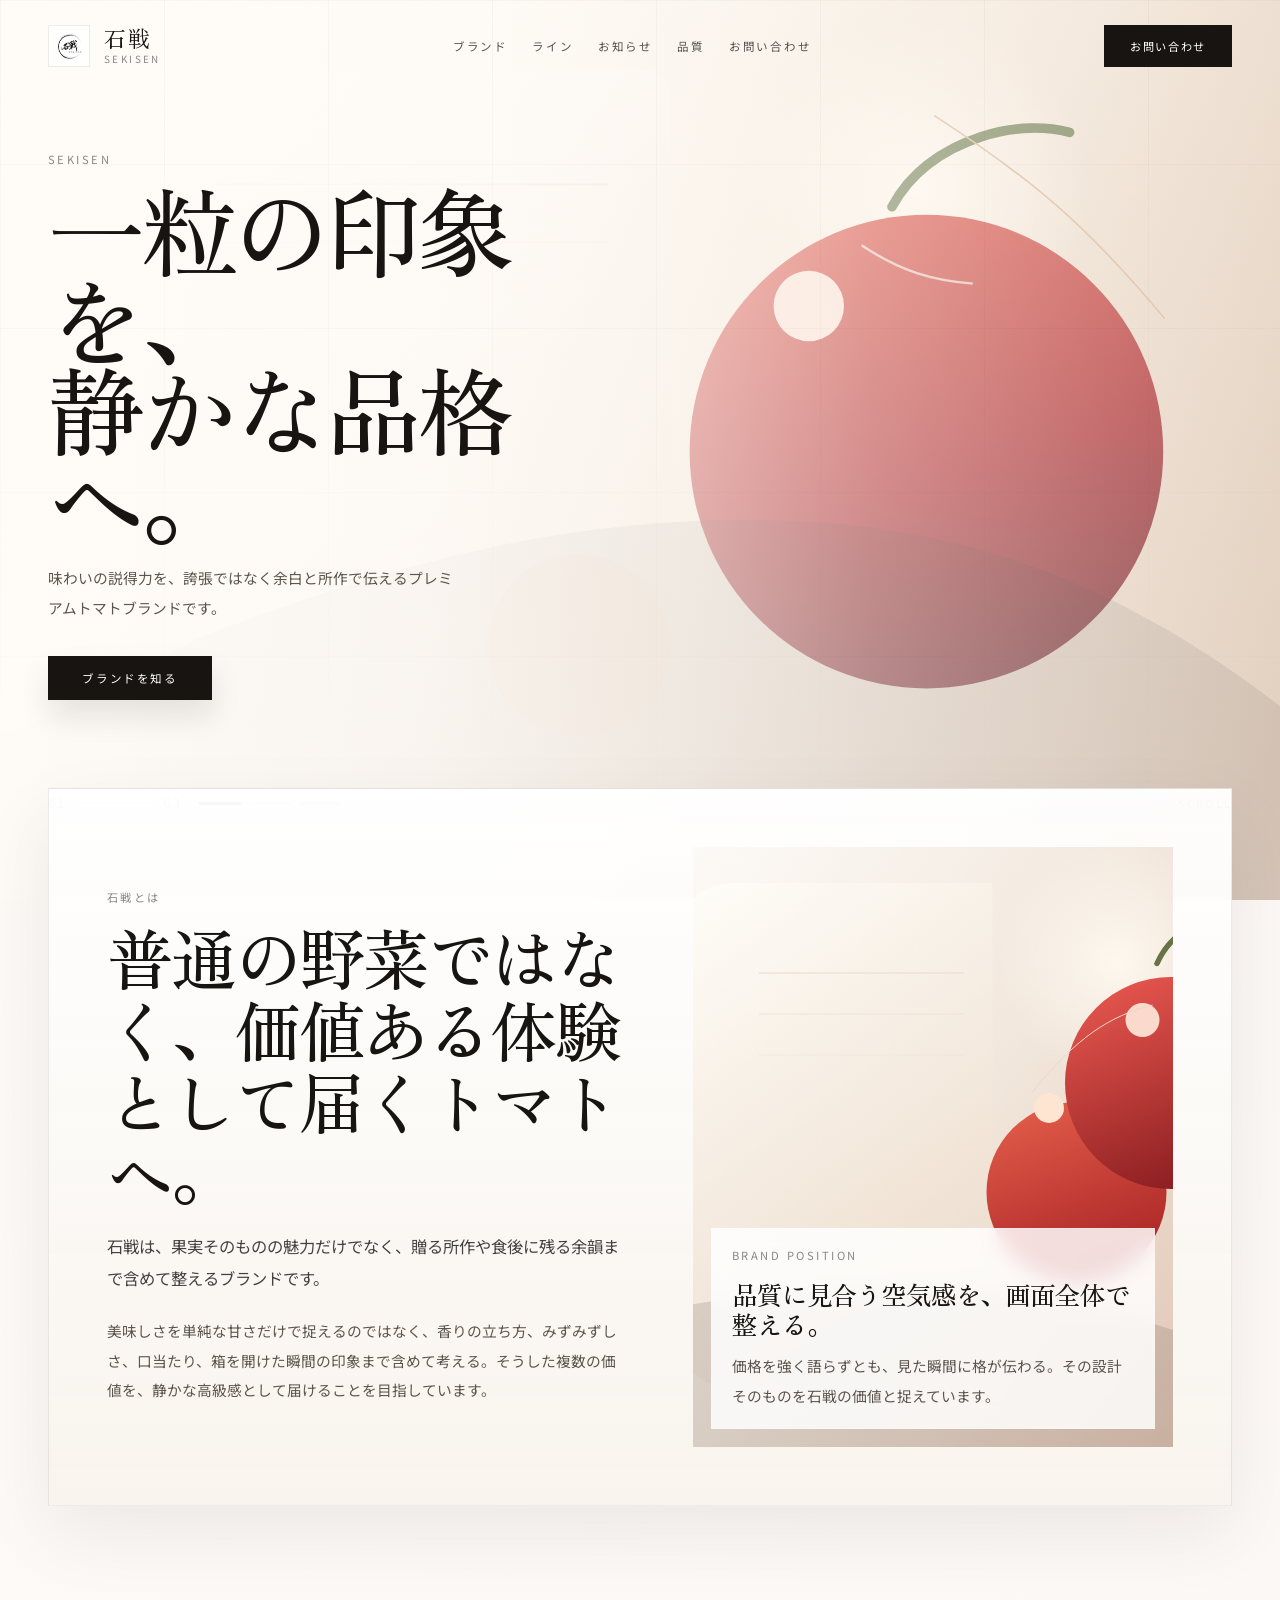
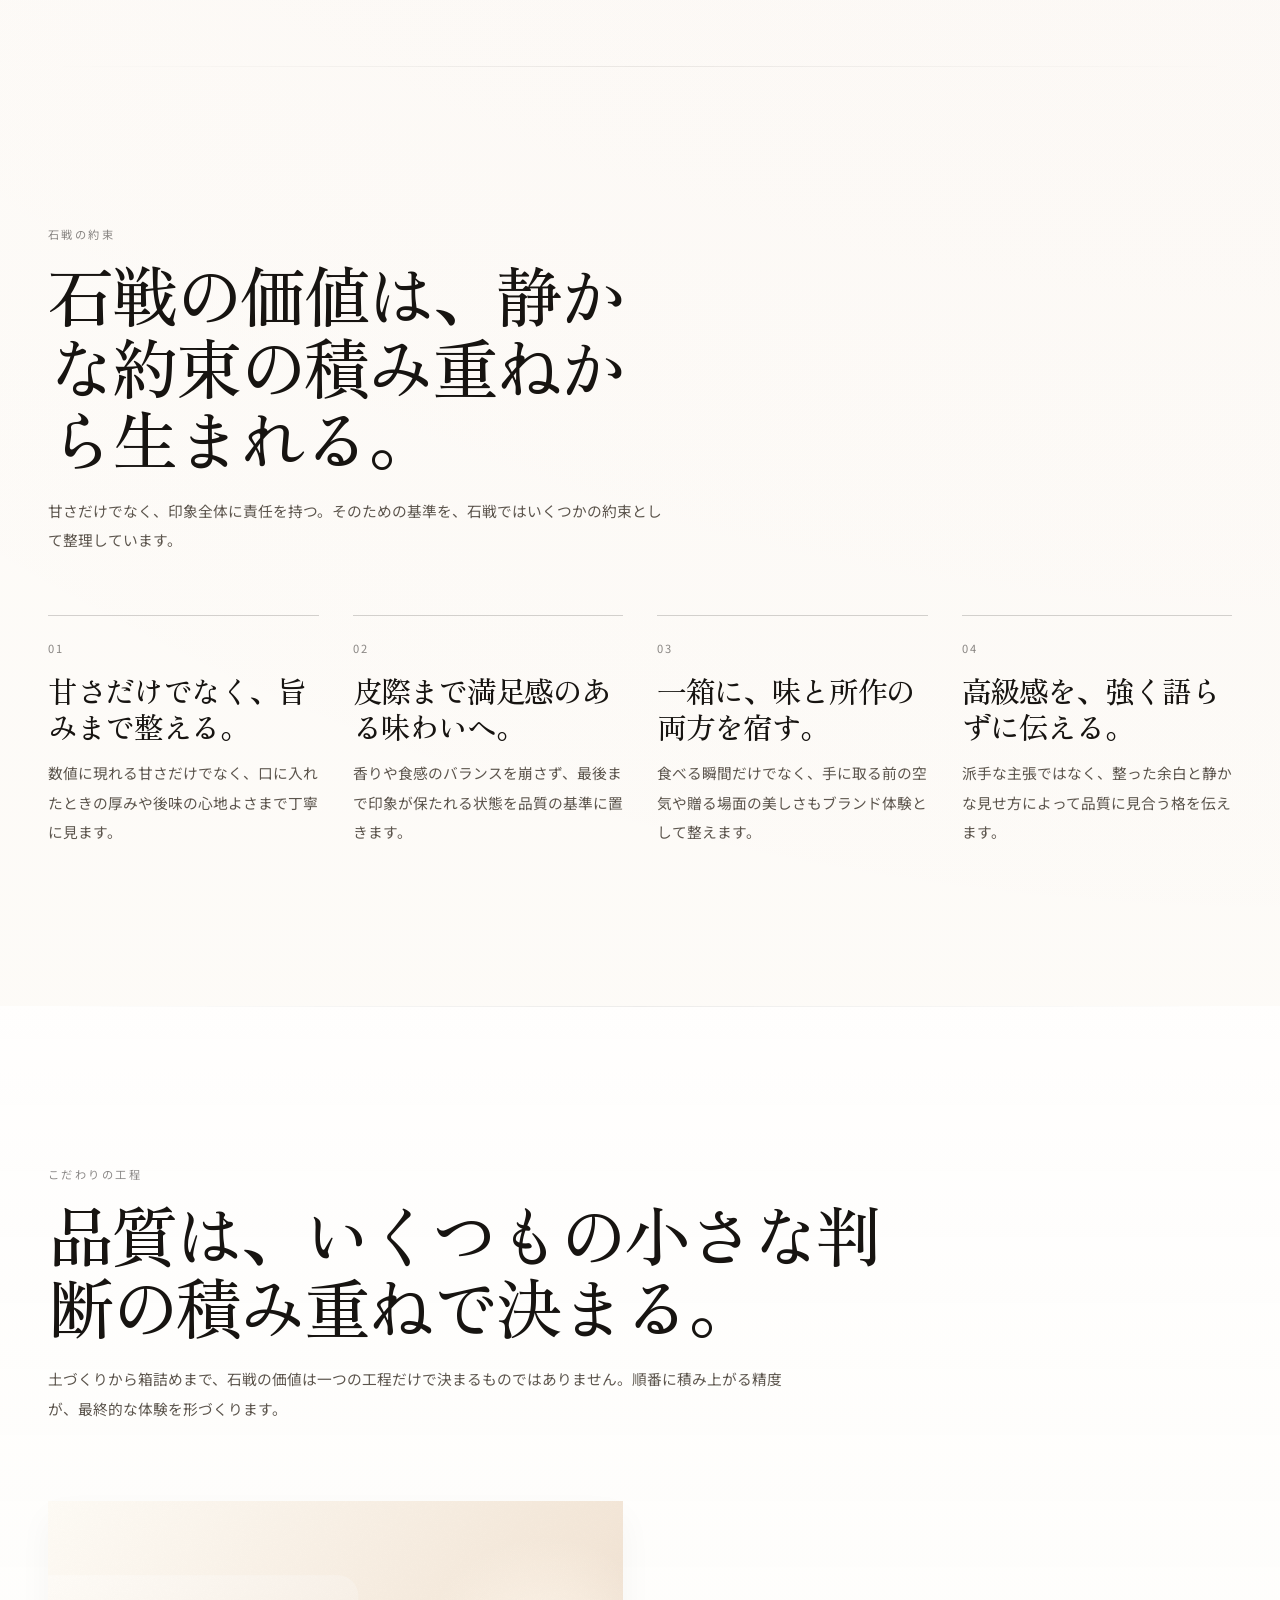
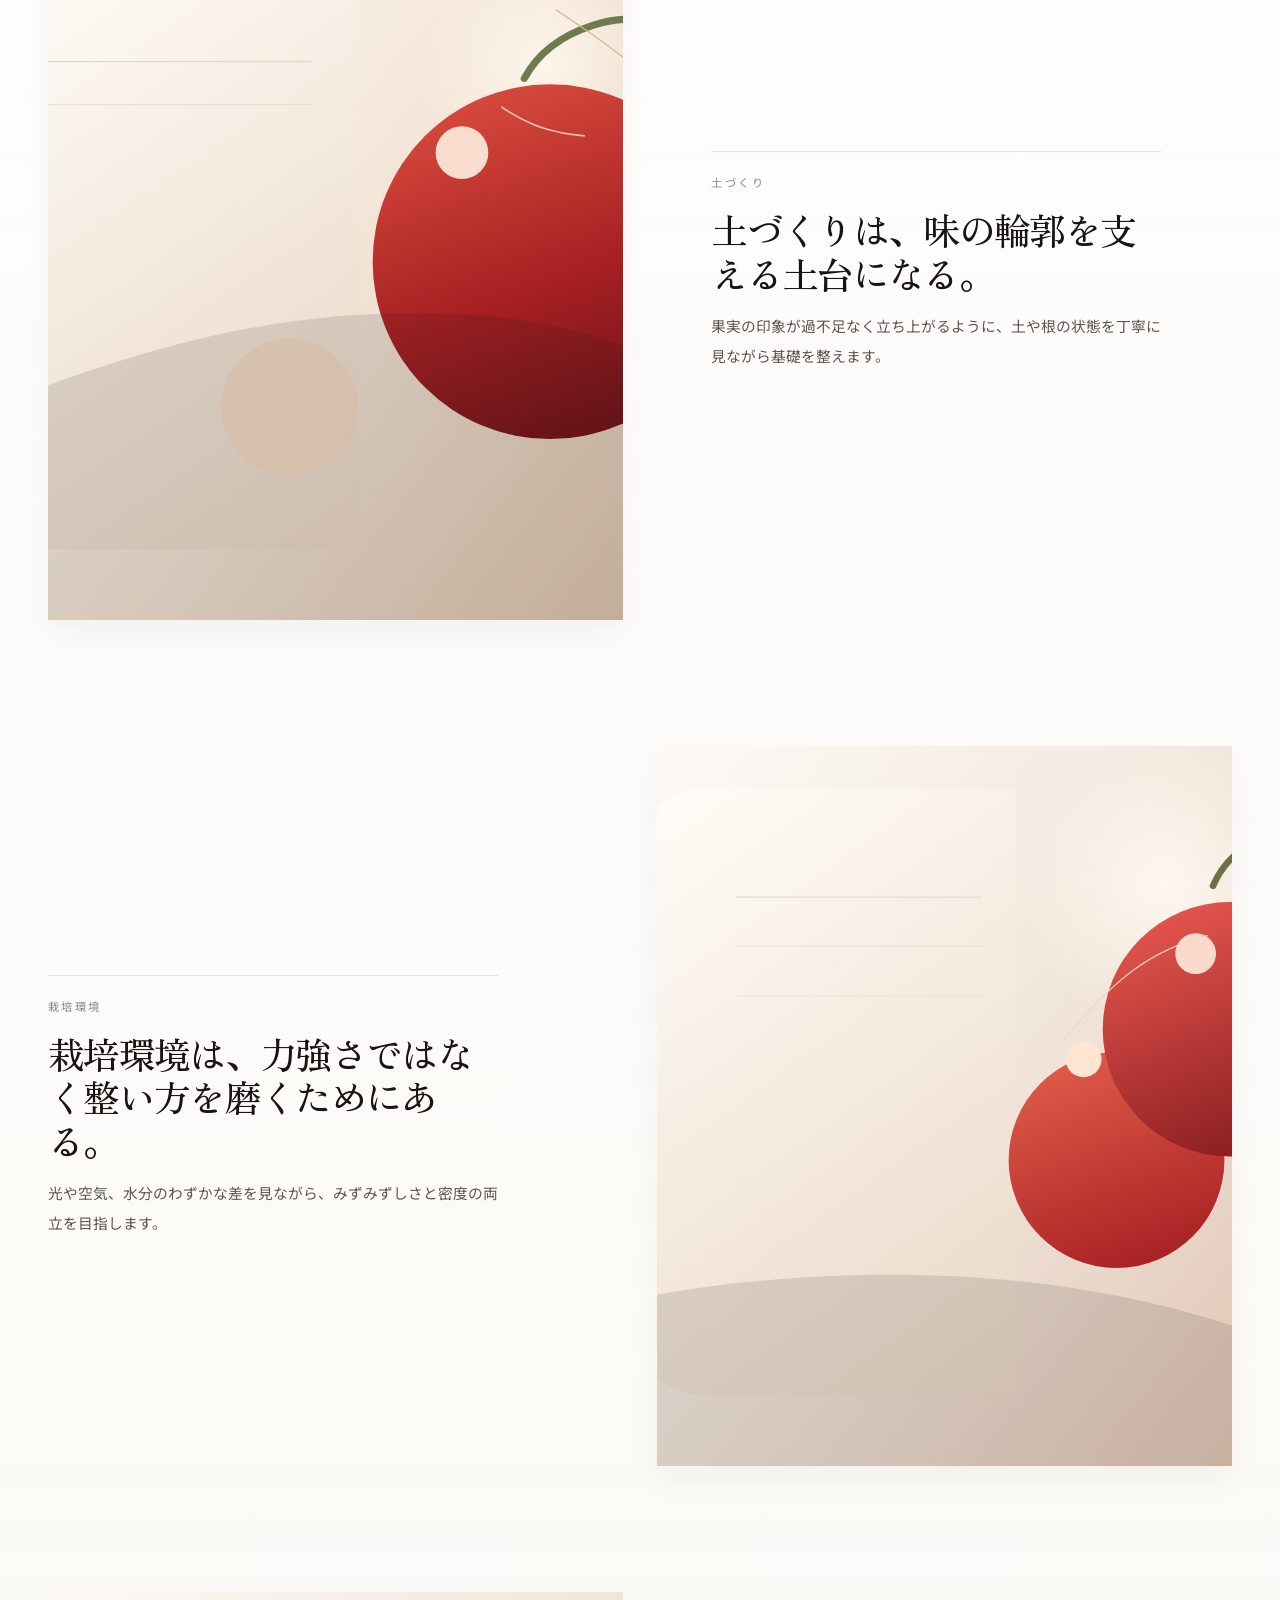
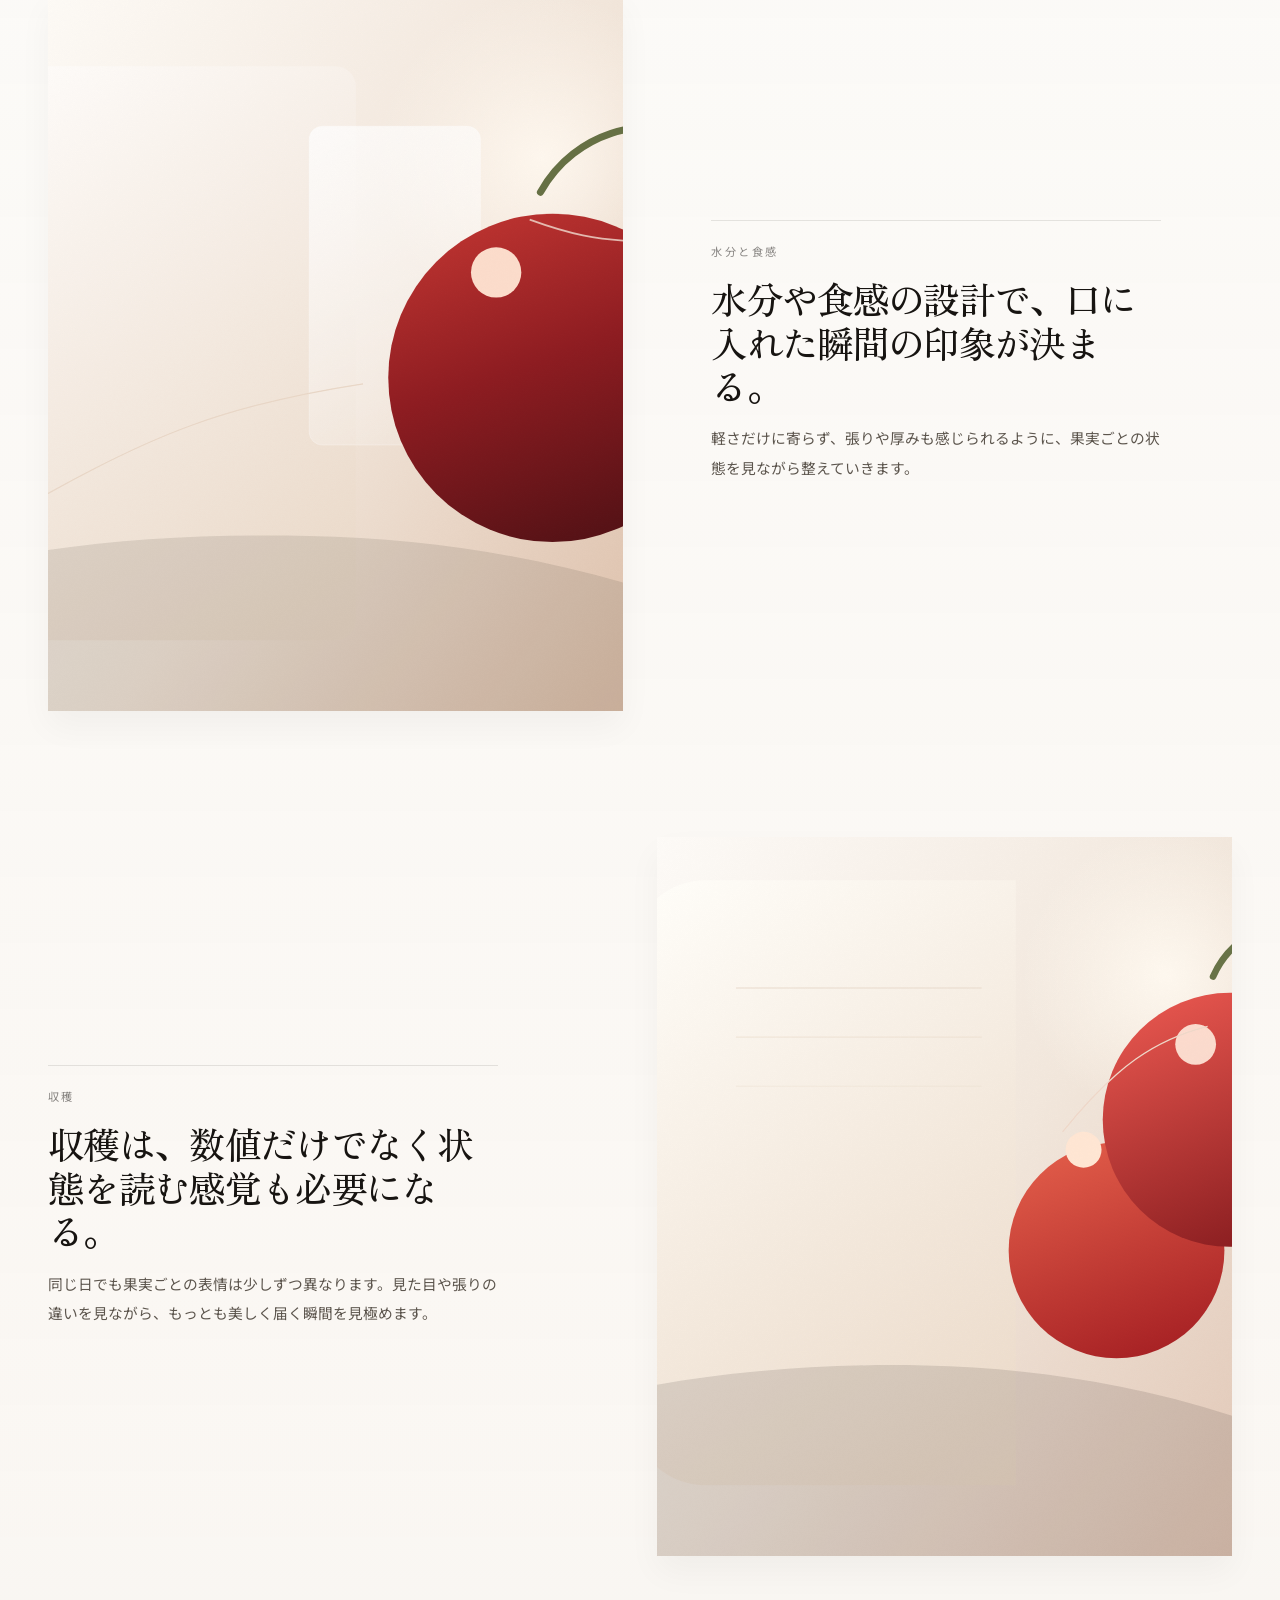
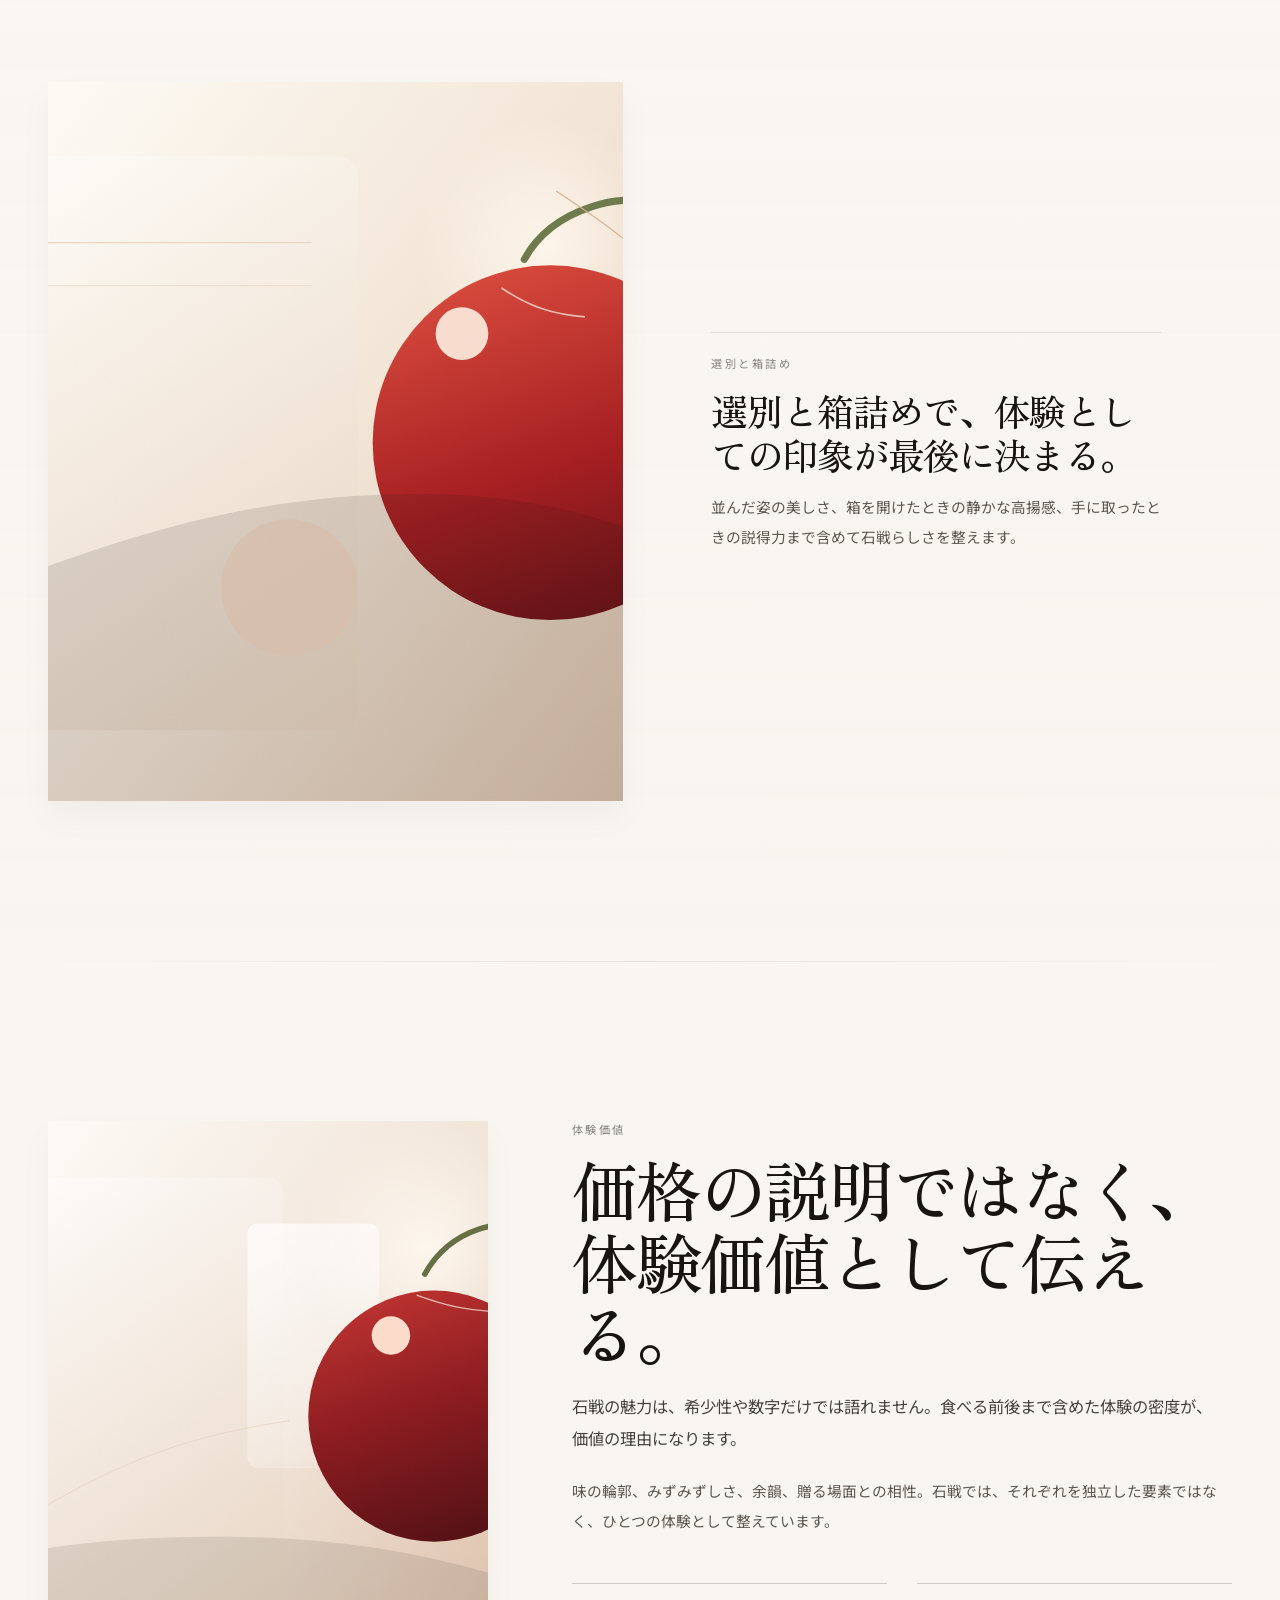
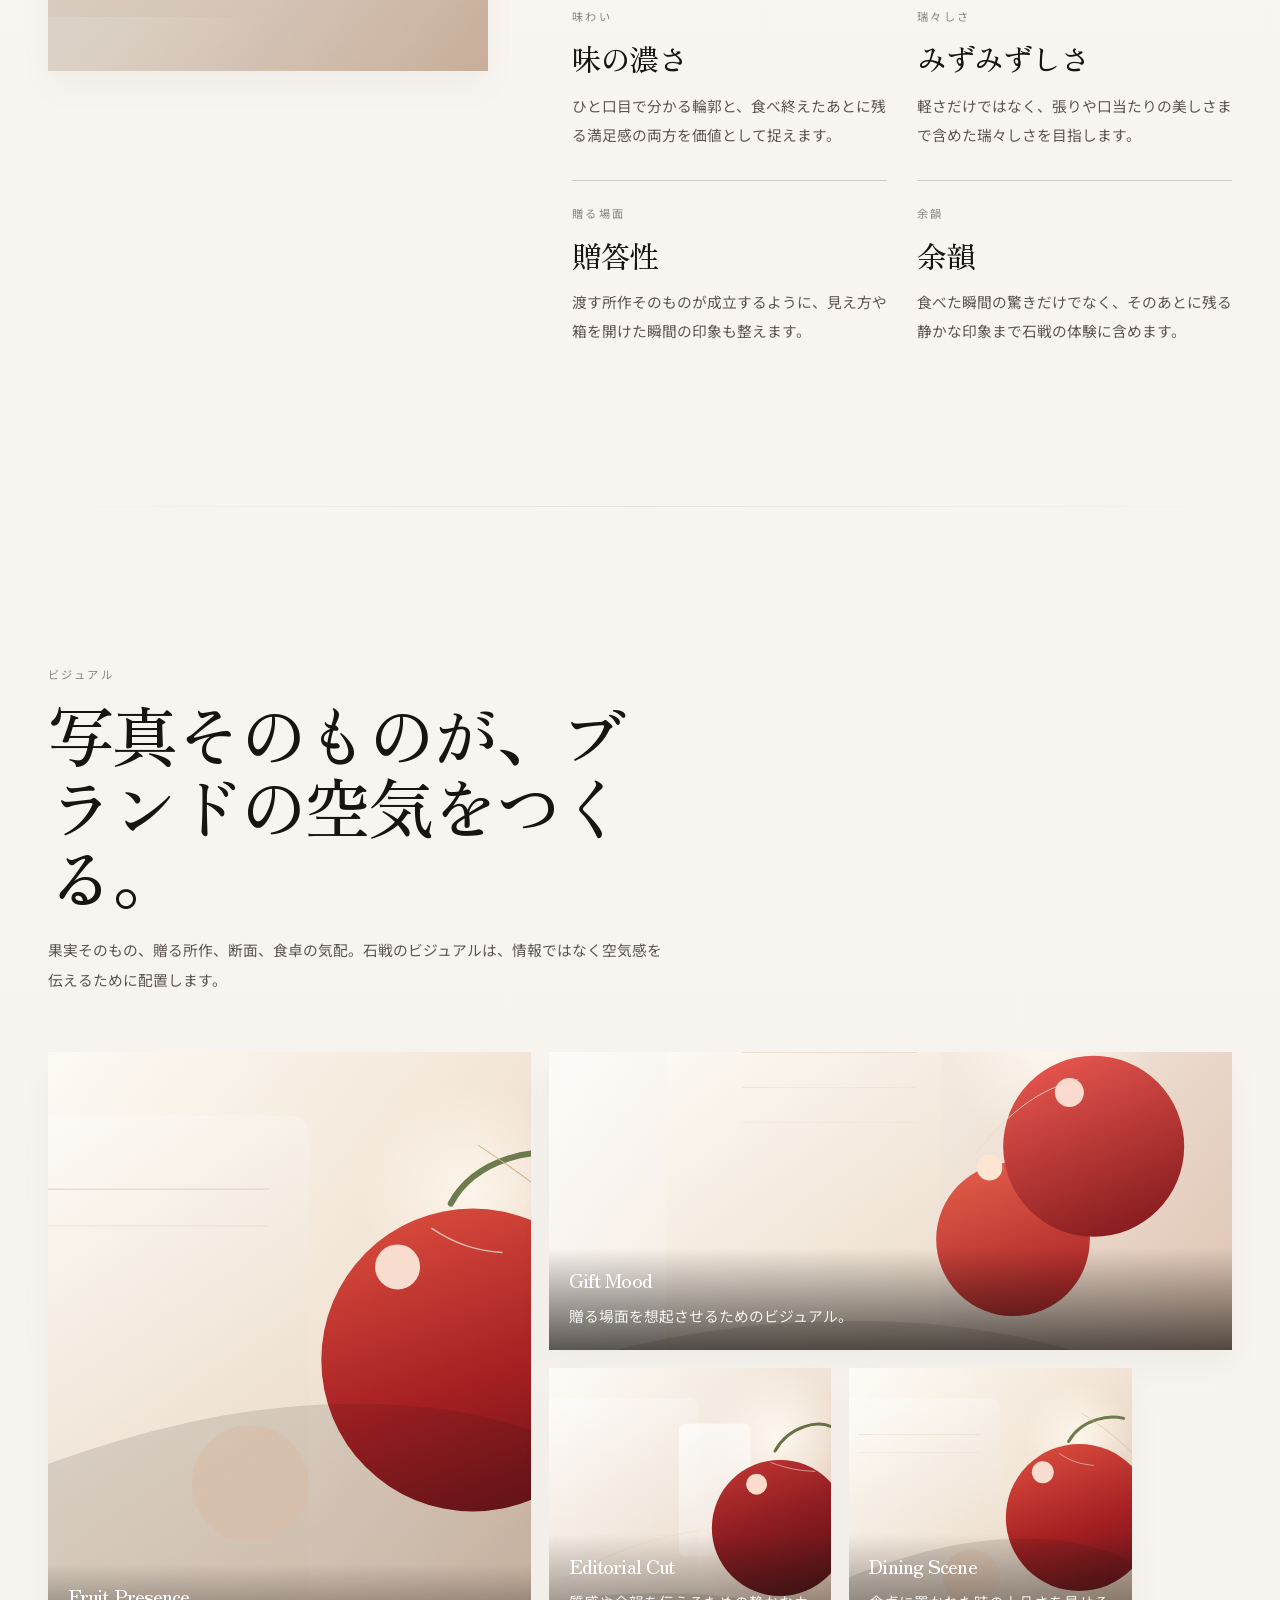
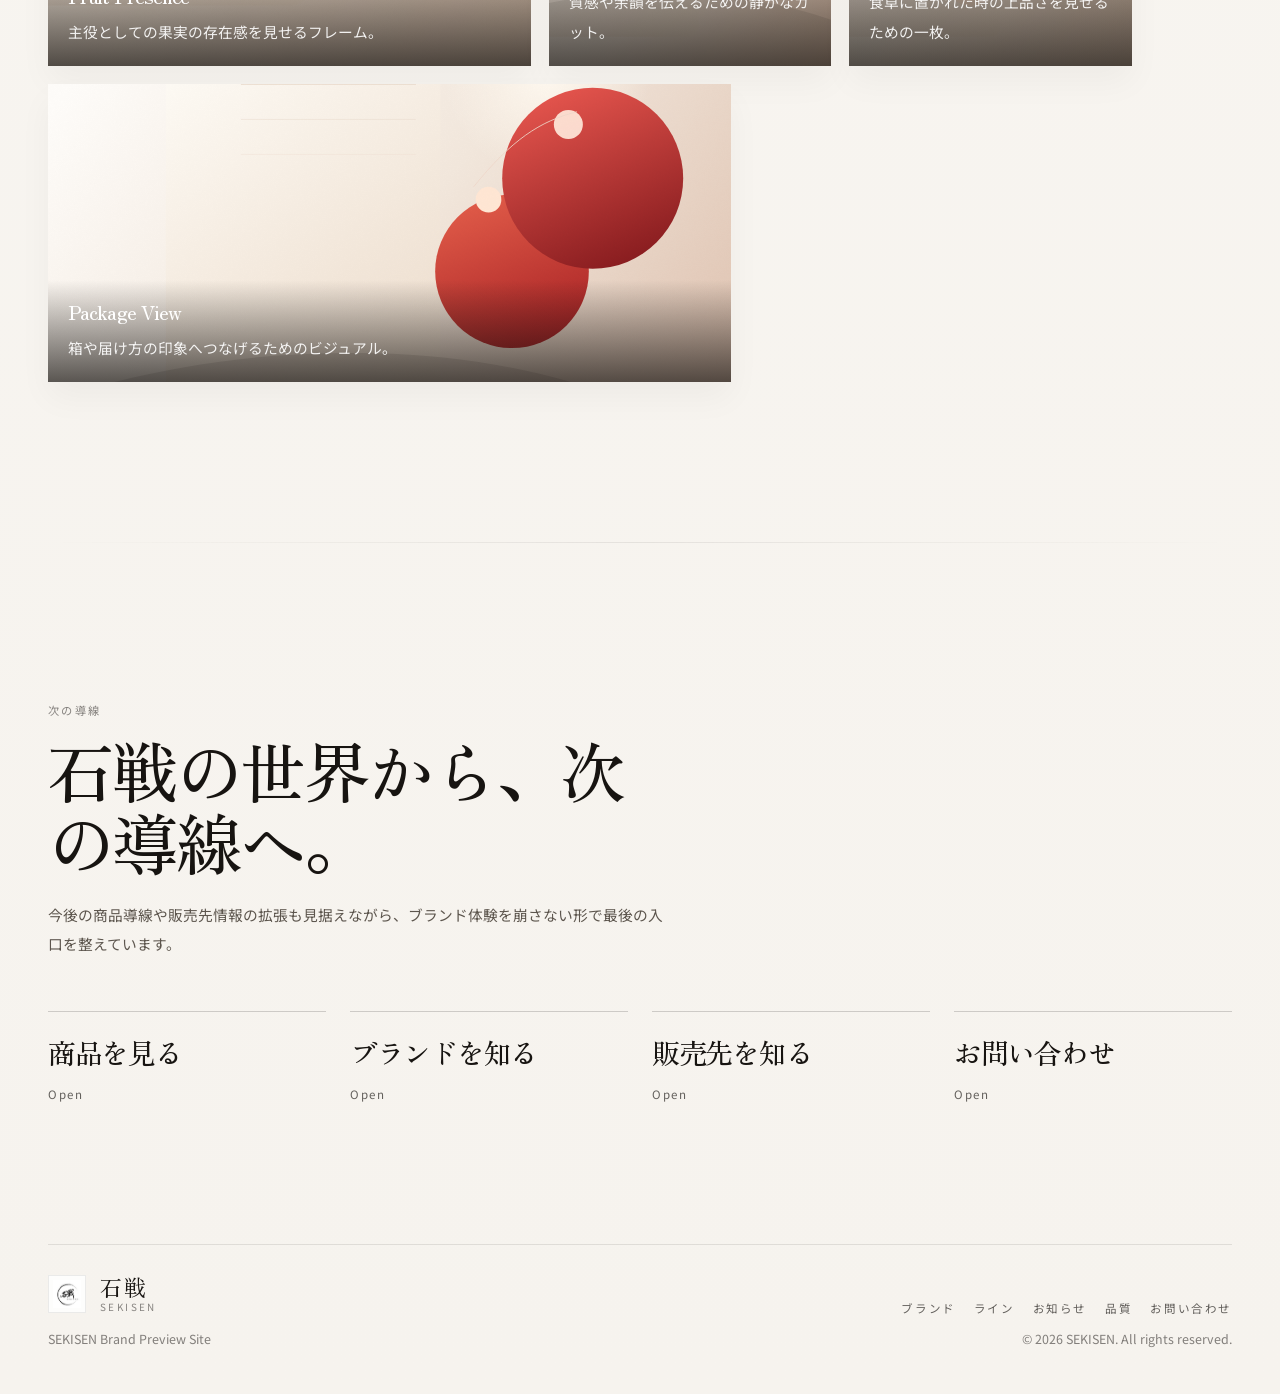
==== commit 9bccee75: "Redesign home page for desktop-first luxury brand" ====
--- a/index.html
+++ b/index.html
@@ -6,12 +6,12 @@
     <title>石戦 | SEKISEN</title>
     <meta
       name="description"
-      content="石戦（SEKISEN）のブランドサイト。静かな高級感と整った余白で、プレミアムトマトの体験価値を伝えます。"
+      content="石戦（SEKISEN）のブランドサイト。静かな高級感と大胆な余白で、プレミアムトマトの体験価値を伝えます。"
     />
     <link rel="preconnect" href="https://fonts.googleapis.com" />
     <link rel="preconnect" href="https://fonts.gstatic.com" crossorigin />
     <link
-      href="https://fonts.googleapis.com/css2?family=Cormorant+Garamond:wght@500;600;700&family=Manrope:wght@400;500;600;700&family=Noto+Sans+JP:wght@400;500;700&family=Zen+Old+Mincho:wght@400;500;700&display=swap"
+      href="https://fonts.googleapis.com/css2?family=Noto+Sans+JP:wght@400;500;700&family=Zen+Old+Mincho:wght@400;500;700&display=swap"
       rel="stylesheet"
     />
     <link rel="stylesheet" href="./assets/css/styles.css" />
--- a/assets/css/styles.css
+++ b/assets/css/styles.css
@@ -1,20 +1,18 @@
 :root {
-  --bg: #f7f4ef;
+  --bg: #f6f3ee;
   --bg-soft: #fcfaf7;
-  --surface: rgba(255, 255, 255, 0.8);
-  --surface-strong: rgba(255, 255, 255, 0.92);
+  --surface: rgba(255, 255, 255, 0.88);
+  --surface-strong: rgba(255, 255, 255, 0.95);
   --ink: #171411;
-  --ink-soft: #5f5750;
-  --ink-faint: rgba(23, 20, 17, 0.54);
+  --ink-soft: #5c554d;
+  --ink-faint: rgba(23, 20, 17, 0.5);
   --line: rgba(23, 20, 17, 0.1);
   --line-strong: rgba(23, 20, 17, 0.18);
-  --accent: #8f3028;
-  --moss: #5d6d49;
-  --shadow: 0 26px 76px rgba(23, 20, 17, 0.08);
-  --shadow-soft: 0 16px 42px rgba(23, 20, 17, 0.04);
-  --radius-xl: 40px;
-  --radius-lg: 28px;
-  --container: min(1280px, calc(100vw - 56px));
+  --accent: #8d3028;
+  --moss: #5a6c49;
+  --shadow: 0 28px 70px rgba(23, 20, 17, 0.07);
+  --shadow-soft: 0 16px 32px rgba(23, 20, 17, 0.04);
+  --container: min(1320px, calc(100vw - 96px));
   --transition: 420ms ease;
 }
 
@@ -34,8 +32,10 @@
   font-family: "Noto Sans JP", sans-serif;
   color: var(--ink);
   background:
-    radial-gradient(circle at top right, rgba(143, 48, 40, 0.04), transparent 24%),
+    radial-gradient(circle at top right, rgba(141, 48, 40, 0.035), transparent 24%),
     linear-gradient(180deg, #fffdfa 0%, var(--bg) 100%);
+  -webkit-font-smoothing: antialiased;
+  text-rendering: optimizeLegibility;
 }
 
 body.nav-open {
@@ -71,40 +71,33 @@
 
 .site-header {
   position: fixed;
-  top: 16px;
-  left: 50%;
+  inset: 0 0 auto;
   z-index: 100;
-  width: min(1320px, calc(100vw - 28px));
-  transform: translateX(-50%);
+  transition:
+    background var(--transition),
+    box-shadow var(--transition),
+    backdrop-filter var(--transition);
 }
 
 .site-header__inner {
+  width: var(--container);
+  min-height: 92px;
+  margin: 0 auto;
   display: grid;
   grid-template-columns: auto 1fr auto;
   align-items: center;
-  gap: 22px;
-  padding: 12px 14px 12px 18px;
-  border: 1px solid rgba(255, 255, 255, 0.08);
-  border-radius: 999px;
-  background: rgba(255, 255, 255, 0.14);
-  backdrop-filter: blur(10px);
-  transition:
-    background var(--transition),
-    border-color var(--transition),
-    box-shadow var(--transition),
-    backdrop-filter var(--transition);
-}
-
-.site-header.is-scrolled .site-header__inner,
-.page-about .site-header__inner,
-.page-lineup .site-header__inner,
-.page-news .site-header__inner,
-.page-experience .site-header__inner,
-.page-contact .site-header__inner {
+  gap: 28px;
+}
+
+.site-header.is-scrolled,
+.page-about .site-header,
+.page-lineup .site-header,
+.page-news .site-header,
+.page-experience .site-header,
+.page-contact .site-header {
   background: rgba(255, 255, 255, 0.92);
-  border-color: rgba(23, 20, 17, 0.08);
-  backdrop-filter: blur(18px);
-  box-shadow: 0 16px 44px rgba(23, 20, 17, 0.08);
+  backdrop-filter: blur(14px);
+  box-shadow: 0 1px 0 rgba(23, 20, 17, 0.08);
 }
 
 .brand-mark {
@@ -115,19 +108,17 @@
 
 .brand-mark__symbol {
   flex: 0 0 auto;
-  width: 50px;
-  height: 50px;
-  padding: 5px;
+  width: 42px;
+  height: 42px;
+  padding: 4px;
   border: 1px solid rgba(23, 20, 17, 0.08);
-  border-radius: 50%;
-  background: rgba(255, 255, 255, 0.78);
+  background: rgba(255, 255, 255, 0.82);
 }
 
 .brand-mark__symbol img {
   width: 100%;
   height: 100%;
   object-fit: cover;
-  border-radius: 50%;
 }
 
 .brand-mark__text {
@@ -137,14 +128,14 @@
 
 .brand-mark__ja {
   font-family: "Zen Old Mincho", "Yu Mincho", serif;
-  font-size: 1.44rem;
+  font-size: 1.38rem;
   line-height: 1;
   letter-spacing: 0.1em;
 }
 
 .brand-mark__en {
-  font-size: 0.68rem;
-  letter-spacing: 0.22em;
+  font-size: 0.62rem;
+  letter-spacing: 0.24em;
   text-transform: uppercase;
   color: var(--ink-faint);
 }
@@ -153,110 +144,125 @@
   display: flex;
   align-items: center;
   justify-content: center;
-  gap: 8px;
+  gap: 24px;
 }
 
 .site-nav__link {
-  padding: 11px 15px;
-  border-radius: 999px;
+  position: relative;
+  padding: 6px 0;
   font-size: 0.72rem;
-  letter-spacing: 0.12em;
+  letter-spacing: 0.16em;
   color: rgba(23, 20, 17, 0.72);
-  transition: background var(--transition), color var(--transition);
+  transition: color var(--transition);
+}
+
+.site-nav__link::after {
+  content: "";
+  position: absolute;
+  left: 0;
+  right: 0;
+  bottom: -2px;
+  height: 1px;
+  background: currentColor;
+  transform: scaleX(0);
+  transform-origin: left;
+  transition: transform var(--transition);
 }
 
 .site-nav__link:hover,
 .site-nav__link:focus-visible,
 .site-nav__link.is-current {
-  background: rgba(255, 255, 255, 0.68);
   color: var(--ink);
+}
+
+.site-nav__link:hover::after,
+.site-nav__link:focus-visible::after,
+.site-nav__link.is-current::after {
+  transform: scaleX(1);
 }
 
 .site-header__utilities {
   display: flex;
   align-items: center;
-  gap: 10px;
+  justify-content: flex-end;
 }
 
 .site-utility {
   display: inline-flex;
   align-items: center;
   justify-content: center;
-  min-width: 112px;
-  padding: 12px 18px;
-  border-radius: 999px;
-  border: 1px solid rgba(23, 20, 17, 0.08);
-  background: rgba(255, 255, 255, 0.72);
-  font-size: 0.72rem;
-  letter-spacing: 0.16em;
+  min-width: 128px;
+  min-height: 42px;
+  padding: 10px 18px;
+  border: 1px solid rgba(23, 20, 17, 0.1);
+  background: rgba(255, 255, 255, 0.78);
+  font-size: 0.7rem;
+  letter-spacing: 0.14em;
   transition:
     transform var(--transition),
-    box-shadow var(--transition),
-    background var(--transition);
+    background var(--transition),
+    color var(--transition);
 }
 
 .site-utility:hover,
 .site-utility:focus-visible {
   transform: translateY(-1px);
-  box-shadow: 0 14px 26px rgba(23, 20, 17, 0.08);
 }
 
 .site-utility--dark {
+  border-color: transparent;
   background: var(--ink);
   color: #ffffff;
-  border-color: transparent;
 }
 
 .nav-toggle {
   display: none;
   position: relative;
-  width: 48px;
-  height: 48px;
+  width: 44px;
+  height: 44px;
   padding: 0;
-  border: 0;
-  border-radius: 50%;
-  background: rgba(255, 255, 255, 0.86);
-  box-shadow: 0 12px 24px rgba(23, 20, 17, 0.08);
+  border: 1px solid rgba(23, 20, 17, 0.08);
+  background: rgba(255, 255, 255, 0.94);
   cursor: pointer;
 }
 
 .nav-toggle span {
   position: absolute;
-  left: 13px;
-  width: 22px;
+  left: 11px;
+  width: 20px;
   height: 1.5px;
   background: var(--ink);
   transition: transform var(--transition), top var(--transition);
 }
 
 .nav-toggle span:first-child {
-  top: 20px;
+  top: 18px;
 }
 
 .nav-toggle span:last-child {
-  top: 28px;
+  top: 26px;
 }
 
 .nav-toggle[aria-expanded="true"] span:first-child {
-  top: 24px;
+  top: 22px;
   transform: rotate(45deg);
 }
 
 .nav-toggle[aria-expanded="true"] span:last-child {
-  top: 24px;
+  top: 22px;
   transform: rotate(-45deg);
 }
 
 .hero {
   position: relative;
   min-height: 100svh;
-  padding: 138px 0 72px;
+  padding: 136px 0 88px;
   isolation: isolate;
 }
 
 .hero__slides,
 .hero__veil,
-.hero__grain {
+.hero__grid {
   position: absolute;
   inset: 0;
 }
@@ -295,44 +301,44 @@
   z-index: -2;
   background:
     linear-gradient(90deg, rgba(255, 252, 248, 0.96) 0%, rgba(255, 252, 248, 0.82) 34%, rgba(255, 252, 248, 0.42) 68%, rgba(255, 252, 248, 0.16) 100%),
-    linear-gradient(180deg, rgba(255, 255, 255, 0.08) 0%, rgba(255, 255, 255, 0.22) 100%);
-}
-
-.hero__grain {
+    linear-gradient(180deg, rgba(255, 255, 255, 0.06) 0%, rgba(255, 255, 255, 0.18) 100%);
+}
+
+.hero__grid {
   z-index: -1;
   background-image:
-    linear-gradient(rgba(23, 20, 17, 0.05) 1px, transparent 1px),
-    linear-gradient(90deg, rgba(23, 20, 17, 0.05) 1px, transparent 1px);
-  background-size: 152px 152px;
-  mask-image: linear-gradient(180deg, rgba(0, 0, 0, 0.74), transparent 94%);
-}
-
-.hero__shell {
-  position: relative;
-  min-height: calc(100svh - 210px);
+    linear-gradient(rgba(23, 20, 17, 0.045) 1px, transparent 1px),
+    linear-gradient(90deg, rgba(23, 20, 17, 0.045) 1px, transparent 1px);
+  background-size: 164px 164px;
+  mask-image: linear-gradient(180deg, rgba(0, 0, 0, 0.75), transparent 94%);
+}
+
+.hero__layout {
+  min-height: calc(100svh - 224px);
   display: grid;
   align-content: end;
 }
 
-.hero__copy {
+.hero__content {
   max-width: 520px;
 }
 
-.hero__copy.is-changing {
-  opacity: 0.45;
-  transform: translateY(20px);
+.hero__content.is-changing {
+  opacity: 0.44;
+  transform: translateY(18px);
 }
 
 .hero__eyebrow,
 .section-kicker,
-.quality-item__label,
-.intro-overlap__note-label,
-.news-preview__meta,
+.promise-item__label,
+.value-item__label,
 .news-article__meta,
-.story-meta {
-  margin: 0 0 18px;
-  font-size: 0.72rem;
-  letter-spacing: 0.2em;
+.intro-section__note-label,
+.story-meta,
+.subhero__side-label {
+  margin: 0 0 16px;
+  font-size: 0.7rem;
+  letter-spacing: 0.22em;
   text-transform: uppercase;
   color: rgba(23, 20, 17, 0.5);
 }
@@ -340,46 +346,47 @@
 .hero__title,
 .section-title,
 .subhero__title,
-.lineup-row__title,
-.detail-story__title,
-.process-step__title,
-.quality-item__title,
-.final-link__title,
+.promise-item__title,
+.story-row__title,
+.detail-row__title,
+.value-item__title,
+.intro-section__note-title,
+.gallery-item__caption,
+.cta-link__title,
 .contact-panel__title,
-.intro-overlap__note-title,
 .news-article__title {
   margin: 0;
   font-family: "Zen Old Mincho", "Yu Mincho", serif;
   font-weight: 500;
-  letter-spacing: -0.04em;
+  letter-spacing: -0.045em;
 }
 
 .hero__title {
-  font-size: clamp(4rem, 9.8vw, 8.4rem);
-  line-height: 0.9;
+  font-size: clamp(5rem, 7.6vw, 7.8rem);
+  line-height: 0.92;
 }
 
 .hero__description,
 .section-text,
 .section-lead,
 .subhero__lead,
-.lineup-row__text,
-.detail-story__text,
-.process-step__text,
-.quality-item__text,
-.intro-overlap__note-text,
-.news-preview__title,
+.promise-item__text,
+.story-row__text,
+.detail-row__text,
+.value-item__text,
+.intro-section__note-text,
+.gallery-item__detail,
 .news-article__body,
 .contact-panel__text,
 .subhero__side-text {
-  font-size: 0.96rem;
+  font-size: 0.92rem;
   line-height: 2;
   color: var(--ink-soft);
 }
 
 .hero__description {
-  max-width: 420px;
-  margin: 24px 0 0;
+  max-width: 410px;
+  margin: 22px 0 0;
 }
 
 .hero__actions {
@@ -391,26 +398,27 @@
   align-items: center;
   justify-content: center;
   min-width: 164px;
-  padding: 15px 22px;
-  border-radius: 999px;
+  min-height: 44px;
+  padding: 13px 22px;
   border: 1px solid transparent;
-  font-size: 0.74rem;
-  letter-spacing: 0.16em;
+  background: transparent;
+  font-size: 0.72rem;
+  letter-spacing: 0.14em;
   transition:
     transform var(--transition),
-    box-shadow var(--transition),
-    background var(--transition);
+    background var(--transition),
+    box-shadow var(--transition);
 }
 
 .button:hover,
 .button:focus-visible {
-  transform: translateY(-2px);
+  transform: translateY(-1px);
 }
 
 .button--dark {
   background: var(--ink);
   color: #ffffff;
-  box-shadow: 0 16px 32px rgba(23, 20, 17, 0.1);
+  box-shadow: 0 16px 30px rgba(23, 20, 17, 0.1);
 }
 
 .hero__controls {
@@ -418,28 +426,27 @@
   grid-template-columns: auto auto 1fr;
   align-items: center;
   gap: 18px;
-  margin-top: 100px;
+  margin-top: 94px;
 }
 
 .hero__counter {
   display: inline-flex;
   align-items: center;
   gap: 12px;
-  font-size: 0.78rem;
+  font-size: 0.76rem;
   letter-spacing: 0.16em;
   text-transform: uppercase;
   color: rgba(23, 20, 17, 0.54);
 }
 
 .hero__counter-line {
-  width: 72px;
+  width: 74px;
   height: 1px;
   background: rgba(23, 20, 17, 0.18);
 }
 
 .hero__dots {
   display: inline-flex;
-  align-items: center;
   gap: 10px;
 }
 
@@ -448,28 +455,27 @@
   height: 3px;
   padding: 0;
   border: 0;
-  border-radius: 999px;
   background: rgba(23, 20, 17, 0.16);
   cursor: pointer;
   transition: background var(--transition), transform var(--transition);
 }
 
 .hero-dot.is-active {
-  background: rgba(23, 20, 17, 0.7);
+  background: rgba(23, 20, 17, 0.72);
   transform: scaleX(1.08);
 }
 
 .hero__scroll {
   justify-self: end;
-  font-size: 0.72rem;
+  font-size: 0.7rem;
   letter-spacing: 0.2em;
   text-transform: uppercase;
-  color: rgba(23, 20, 17, 0.5);
+  color: rgba(23, 20, 17, 0.52);
 }
 
 .section {
   position: relative;
-  padding: 144px 0;
+  padding: 160px 0;
 }
 
 .section::before {
@@ -477,14 +483,14 @@
   position: absolute;
   left: 50%;
   top: 0;
-  width: min(1280px, calc(100vw - 56px));
+  width: min(1320px, calc(100vw - 96px));
   height: 1px;
   transform: translateX(-50%);
   background: linear-gradient(90deg, transparent, rgba(23, 20, 17, 0.08), transparent);
 }
 
 .section-head {
-  max-width: 820px;
+  max-width: 860px;
 }
 
 .section-head--compact {
@@ -493,17 +499,17 @@
 
 .section-title,
 .subhero__title {
-  font-size: clamp(3.1rem, 6.2vw, 5.6rem);
-  line-height: 1.06;
+  font-size: clamp(3.2rem, 5.2vw, 5.4rem);
+  line-height: 1.08;
 }
 
 .section-lead,
 .subhero__lead {
   margin: 22px 0 0;
   max-width: 640px;
-  font-size: 1.12rem;
-  line-height: 1.9;
-  color: rgba(23, 20, 17, 0.82);
+  font-size: 1.02rem;
+  line-height: 1.95;
+  color: rgba(23, 20, 17, 0.8);
 }
 
 .section-text {
@@ -511,240 +517,266 @@
   margin: 22px 0 0;
 }
 
-.intro-overlap {
-  margin-top: -110px;
+.intro-section {
+  margin-top: -112px;
   padding-top: 0;
 }
 
-.intro-overlap::before {
+.intro-section::before {
   display: none;
 }
 
-.intro-overlap__shell {
+.intro-section__panel {
   position: relative;
   z-index: 2;
-}
-
-.intro-overlap__panel {
-  display: grid;
-  grid-template-columns: minmax(0, 1fr) minmax(380px, 460px);
-  gap: 56px;
+  display: grid;
+  grid-template-columns: minmax(0, 1fr) minmax(400px, 480px);
+  gap: 72px;
   align-items: center;
-  padding: 54px;
+  padding: 58px;
   border: 1px solid rgba(23, 20, 17, 0.08);
-  border-radius: var(--radius-xl);
   background:
-    linear-gradient(180deg, rgba(255, 255, 255, 0.94), rgba(248, 243, 236, 0.92));
+    linear-gradient(180deg, rgba(255, 255, 255, 0.96), rgba(248, 243, 236, 0.92));
   box-shadow: var(--shadow);
 }
 
-.intro-overlap__media {
+.intro-section__media {
   position: relative;
   margin: 0;
 }
 
-.intro-overlap__media img {
+.intro-section__media img {
   width: 100%;
   aspect-ratio: 4 / 5;
   object-fit: cover;
-  border-radius: 32px;
-}
-
-.intro-overlap__note {
+}
+
+.intro-section__note {
   position: absolute;
-  left: 22px;
-  right: 22px;
-  bottom: 22px;
-  padding: 20px 22px;
+  left: 18px;
+  right: 18px;
+  bottom: 18px;
+  padding: 18px 20px;
   border: 1px solid rgba(255, 255, 255, 0.12);
-  border-radius: 24px;
-  background: rgba(255, 255, 255, 0.82);
-  backdrop-filter: blur(12px);
-}
-
-.intro-overlap__note-title {
-  margin-top: 14px;
-  font-size: 1.7rem;
+  background: rgba(255, 255, 255, 0.84);
+  backdrop-filter: blur(10px);
+}
+
+.intro-section__note-title {
+  margin-top: 12px;
+  font-size: 1.6rem;
   line-height: 1.18;
 }
 
-.intro-overlap__note-text {
+.intro-section__note-text {
   margin: 12px 0 0;
 }
 
-.lineup-showcase {
-  padding-top: 112px;
-}
-
-.lineup-showcase__stack,
-.detail-section__stack,
-.process-section__stack {
-  margin-top: 72px;
-}
-
-.lineup-row,
-.detail-story,
-.process-step {
-  display: grid;
-  grid-template-columns: minmax(0, 1.02fr) minmax(0, 0.98fr);
-  gap: 74px;
+.promise-section__grid {
+  display: grid;
+  grid-template-columns: repeat(4, minmax(0, 1fr));
+  gap: 34px;
+  margin-top: 60px;
+}
+
+.promise-item,
+.value-item,
+.cta-link {
+  padding-top: 24px;
+  border-top: 1px solid var(--line-strong);
+}
+
+.promise-item__title,
+.value-item__title {
+  font-size: 1.86rem;
+  line-height: 1.22;
+}
+
+.promise-item__text,
+.value-item__text {
+  margin: 14px 0 0;
+}
+
+.process-section {
+  background: linear-gradient(180deg, rgba(255, 255, 255, 0.72), rgba(247, 242, 236, 0.44));
+}
+
+.process-section__stack,
+.detail-section__stack {
+  margin-top: 78px;
+}
+
+.story-row,
+.detail-row {
+  display: grid;
+  grid-template-columns: minmax(0, 1.05fr) minmax(0, 0.95fr);
+  gap: 88px;
   align-items: center;
 }
 
-.lineup-row + .lineup-row,
-.detail-story + .detail-story,
-.process-step + .process-step {
-  margin-top: 120px;
-}
-
-.lineup-row--reverse,
-.detail-story--reverse,
-.process-step--reverse {
-  grid-template-columns: minmax(0, 0.98fr) minmax(0, 1.02fr);
-}
-
-.lineup-row--reverse .lineup-row__media,
-.detail-story--reverse .detail-story__media,
-.process-step--reverse .process-step__media {
+.story-row + .story-row,
+.detail-row + .detail-row {
+  margin-top: 126px;
+}
+
+.story-row--reverse,
+.detail-row--reverse {
+  grid-template-columns: minmax(0, 0.95fr) minmax(0, 1.05fr);
+}
+
+.story-row--reverse .story-row__media,
+.detail-row--reverse .detail-row__media {
   order: 2;
 }
 
-.lineup-row--reverse .lineup-row__copy,
-.detail-story--reverse .detail-story__copy,
-.process-step--reverse .process-step__copy {
+.story-row--reverse .story-row__copy,
+.detail-row--reverse .detail-row__copy {
   order: 1;
 }
 
-.lineup-row__media,
-.detail-story__media,
-.process-step__media {
+.story-row__media,
+.detail-row__media {
   margin: 0;
 }
 
-.lineup-row__media img,
-.detail-story__media img,
-.process-step__media img {
+.story-row__media img,
+.detail-row__media img {
   width: 100%;
   aspect-ratio: 4 / 5;
   object-fit: cover;
-  border-radius: 34px;
   box-shadow: var(--shadow-soft);
 }
 
-.lineup-row__copy,
-.detail-story__copy,
-.process-step__copy {
+.story-row__copy,
+.detail-row__copy {
   max-width: 450px;
-  padding-top: 24px;
+  padding-top: 22px;
   border-top: 1px solid var(--line);
 }
 
-.lineup-row__title,
-.detail-story__title,
-.process-step__title {
+.story-row__title,
+.detail-row__title {
   margin-top: 18px;
-  font-size: 2.36rem;
+  font-size: 2.3rem;
   line-height: 1.18;
 }
 
-.lineup-row__text,
-.detail-story__text,
-.process-step__text {
+.story-row__text,
+.detail-row__text {
   margin: 16px 0 0;
 }
 
-.news-preview {
-  background: rgba(255, 255, 255, 0.5);
-}
-
-.news-preview__shell {
-  display: grid;
-  grid-template-columns: minmax(320px, 420px) minmax(0, 1fr);
-  gap: 64px;
+.value-section__layout {
+  display: grid;
+  grid-template-columns: minmax(360px, 440px) minmax(0, 1fr);
+  gap: 84px;
   align-items: start;
 }
 
-.news-preview__list {
+.value-section__media {
   margin: 0;
-  padding: 0;
-  list-style: none;
-  border-top: 1px solid var(--line);
-}
-
-.news-preview__item {
-  border-bottom: 1px solid var(--line);
-}
-
-.news-preview__link {
-  display: grid;
-  grid-template-columns: minmax(200px, 220px) 1fr;
-  gap: 16px;
-  align-items: center;
-  padding: 22px 0;
-  transition: transform var(--transition);
-}
-
-.news-preview__link:hover,
-.news-preview__link:focus-visible {
-  transform: translateX(4px);
-}
-
-.news-preview__title {
-  margin: 0;
-}
-
-.quality-section__grid {
-  display: grid;
-  grid-template-columns: repeat(3, minmax(0, 1fr));
-  gap: 34px;
-  margin-top: 52px;
-}
-
-.quality-item {
-  padding-top: 22px;
-  border-top: 1px solid var(--line-strong);
-}
-
-.quality-item__label {
-  margin-bottom: 14px;
-}
-
-.quality-item__title {
-  font-size: 2rem;
-  line-height: 1.18;
-}
-
-.quality-item__text {
-  margin: 14px 0 0;
-}
-
-.final-nav {
-  padding-bottom: 138px;
-}
-
-.final-nav__grid {
+}
+
+.value-section__media img {
+  width: 100%;
+  aspect-ratio: 4 / 5;
+  object-fit: cover;
+  box-shadow: var(--shadow-soft);
+}
+
+.value-section__grid {
+  display: grid;
+  grid-template-columns: repeat(2, minmax(0, 1fr));
+  gap: 30px;
+  margin-top: 48px;
+}
+
+.gallery-section__grid {
+  display: grid;
+  grid-template-columns: repeat(12, minmax(0, 1fr));
+  grid-auto-rows: minmax(124px, 140px);
+  gap: 18px;
+  margin-top: 58px;
+}
+
+.gallery-item {
+  position: relative;
+  overflow: hidden;
+  background: #ffffff;
+  box-shadow: var(--shadow-soft);
+}
+
+.gallery-item img {
+  width: 100%;
+  height: 100%;
+  object-fit: cover;
+  transition: transform 700ms ease;
+}
+
+.gallery-item:hover img,
+.gallery-item:focus-within img {
+  transform: scale(1.03);
+}
+
+.gallery-item__meta {
+  position: absolute;
+  inset: auto 0 0;
+  padding: 20px;
+  background: linear-gradient(180deg, rgba(23, 20, 17, 0) 0%, rgba(23, 20, 17, 0.7) 100%);
+  color: #ffffff;
+}
+
+.gallery-item__caption {
+  font-size: 1.24rem;
+  line-height: 1.16;
+}
+
+.gallery-item__detail {
+  margin: 10px 0 0;
+  color: rgba(255, 255, 255, 0.9);
+}
+
+.gallery-item--tall {
+  grid-column: span 5;
+  grid-row: span 4;
+}
+
+.gallery-item--wide {
+  grid-column: span 7;
+  grid-row: span 2;
+}
+
+.gallery-item--square {
+  grid-column: span 3;
+  grid-row: span 2;
+}
+
+.cta-section {
+  padding-bottom: 142px;
+}
+
+.cta-section__grid {
   display: grid;
   grid-template-columns: repeat(4, minmax(0, 1fr));
   gap: 24px;
-  margin-top: 46px;
-}
-
-.final-link {
-  display: grid;
-  gap: 18px;
-  padding-top: 24px;
-  border-top: 1px solid var(--line-strong);
-}
-
-.final-link__title {
-  font-size: 1.78rem;
-  line-height: 1.2;
-}
-
-.final-link__arrow {
-  font-size: 0.76rem;
-  letter-spacing: 0.16em;
-  text-transform: uppercase;
+  margin-top: 52px;
+}
+
+.cta-link {
+  display: grid;
+  gap: 16px;
+}
+
+.cta-link__title {
+  font-size: 1.74rem;
+  line-height: 1.22;
+}
+
+.cta-link__arrow,
+.text-link,
+.site-footer__nav a {
+  font-size: 0.72rem;
+  letter-spacing: 0.14em;
   color: rgba(23, 20, 17, 0.66);
 }
 
@@ -753,9 +785,6 @@
   align-items: center;
   gap: 12px;
   margin-top: 24px;
-  font-size: 0.74rem;
-  letter-spacing: 0.16em;
-  color: rgba(23, 20, 17, 0.72);
 }
 
 .text-link::after {
@@ -768,18 +797,18 @@
 
 .subhero {
   position: relative;
-  padding: 176px 0 56px;
+  padding: 176px 0 72px;
 }
 
 .subhero__shell {
   display: grid;
-  grid-template-columns: minmax(0, 1fr) minmax(250px, 320px);
-  gap: 48px;
+  grid-template-columns: minmax(0, 1fr) minmax(260px, 340px);
+  gap: 56px;
   align-items: end;
 }
 
 .subhero__side {
-  padding-top: 22px;
+  padding-top: 20px;
   border-top: 1px solid var(--line);
 }
 
@@ -794,11 +823,11 @@
 }
 
 .news-page__stack {
-  max-width: 960px;
+  max-width: 980px;
 }
 
 .news-article {
-  padding: 30px 0;
+  padding: 32px 0;
   border-top: 1px solid var(--line);
 }
 
@@ -825,21 +854,20 @@
 .contact-page__grid {
   display: grid;
   grid-template-columns: repeat(2, minmax(0, 1fr));
-  gap: 26px;
+  gap: 28px;
 }
 
 .contact-panel {
-  padding: 30px;
+  padding: 32px;
   border: 1px solid rgba(23, 20, 17, 0.08);
-  border-radius: 34px;
   background:
-    linear-gradient(180deg, rgba(255, 255, 255, 0.94), rgba(247, 242, 235, 0.9));
+    linear-gradient(180deg, rgba(255, 255, 255, 0.95), rgba(247, 242, 235, 0.9));
   box-shadow: var(--shadow-soft);
 }
 
 .contact-panel__title {
   margin-top: 18px;
-  font-size: 2rem;
+  font-size: 1.96rem;
   line-height: 1.18;
 }
 
@@ -855,7 +883,7 @@
   display: flex;
   align-items: flex-end;
   justify-content: space-between;
-  gap: 28px;
+  gap: 32px;
   padding-top: 30px;
   border-top: 1px solid var(--line);
 }
@@ -866,21 +894,21 @@
 }
 
 .site-footer__brand .brand-mark__symbol {
-  width: 42px;
-  height: 42px;
+  width: 38px;
+  height: 38px;
 }
 
 .site-footer__note,
 .site-footer__copyright {
   margin: 0;
-  font-size: 0.8rem;
+  font-size: 0.78rem;
   color: rgba(23, 20, 17, 0.52);
 }
 
 .site-footer__meta {
   display: grid;
   justify-items: end;
-  gap: 16px;
+  gap: 14px;
 }
 
 .site-footer__nav {
@@ -890,12 +918,6 @@
   flex-wrap: wrap;
 }
 
-.site-footer__nav a {
-  font-size: 0.72rem;
-  letter-spacing: 0.12em;
-  color: rgba(23, 20, 17, 0.62);
-}
-
 .no-script {
   padding: 16px 20px;
   background: var(--ink);
@@ -908,8 +930,8 @@
 .reveal-scale {
   opacity: 0;
   transition:
-    opacity 900ms ease,
-    transform 900ms cubic-bezier(0.2, 0.7, 0.2, 1);
+    opacity 920ms ease,
+    transform 920ms cubic-bezier(0.2, 0.7, 0.2, 1);
 }
 
 .reveal-up {
@@ -917,11 +939,11 @@
 }
 
 .reveal-side--left {
-  transform: translateX(-42px);
+  transform: translateX(-40px);
 }
 
 .reveal-side--right {
-  transform: translateX(42px);
+  transform: translateX(40px);
 }
 
 .reveal-scale {
@@ -944,31 +966,39 @@
 }
 
 @media (max-width: 1180px) {
-  .intro-overlap__panel,
-  .lineup-row,
-  .lineup-row--reverse,
-  .detail-story,
-  .detail-story--reverse,
-  .process-step,
-  .process-step--reverse,
-  .news-preview__shell,
+  :root {
+    --container: min(100vw - 64px, 100%);
+  }
+
+  .intro-section__panel,
+  .story-row,
+  .story-row--reverse,
+  .detail-row,
+  .detail-row--reverse,
+  .value-section__layout,
   .subhero__shell {
     grid-template-columns: 1fr;
   }
 
-  .lineup-row--reverse .lineup-row__media,
-  .lineup-row--reverse .lineup-row__copy,
-  .detail-story--reverse .detail-story__media,
-  .detail-story--reverse .detail-story__copy,
-  .process-step--reverse .process-step__media,
-  .process-step--reverse .process-step__copy {
+  .story-row--reverse .story-row__media,
+  .story-row--reverse .story-row__copy,
+  .detail-row--reverse .detail-row__media,
+  .detail-row--reverse .detail-row__copy {
     order: initial;
   }
 
-  .quality-section__grid,
-  .final-nav__grid,
+  .promise-section__grid,
+  .value-section__grid,
+  .cta-section__grid,
   .contact-page__grid {
-    grid-template-columns: 1fr;
+    grid-template-columns: 1fr 1fr;
+  }
+
+  .gallery-item--tall,
+  .gallery-item--wide,
+  .gallery-item--square {
+    grid-column: span 6;
+    grid-row: span 2;
   }
 
   .site-footer__inner {
@@ -980,14 +1010,16 @@
   }
 }
 
-@media (max-width: 960px) {
+@media (max-width: 900px) {
   :root {
     --container: min(100vw - 32px, 100%);
   }
 
   .site-header__inner {
+    min-height: 74px;
     grid-template-columns: auto auto;
     justify-content: space-between;
+    gap: 18px;
   }
 
   .site-header__utilities {
@@ -996,19 +1028,17 @@
 
   .site-nav {
     position: fixed;
-    top: 82px;
-    left: 14px;
-    right: 14px;
+    top: 74px;
+    left: 0;
+    right: 0;
     display: grid;
-    gap: 6px;
-    padding: 10px;
-    border: 1px solid rgba(23, 20, 17, 0.08);
-    border-radius: 30px;
-    background: rgba(255, 255, 255, 0.96);
-    box-shadow: 0 24px 54px rgba(23, 20, 17, 0.1);
+    gap: 14px;
+    padding: 28px 16px 34px;
+    background: rgba(255, 255, 255, 0.98);
+    box-shadow: 0 1px 0 rgba(23, 20, 17, 0.08);
     opacity: 0;
     pointer-events: none;
-    transform: translateY(-12px);
+    transform: translateY(-14px);
     transition:
       opacity var(--transition),
       transform var(--transition);
@@ -1021,7 +1051,13 @@
   }
 
   .site-nav__link {
-    padding: 15px 16px;
+    padding: 10px 0;
+    font-size: 0.9rem;
+    letter-spacing: 0.08em;
+  }
+
+  .site-nav__link::after {
+    bottom: 0;
   }
 
   .nav-toggle {
@@ -1029,93 +1065,138 @@
   }
 
   .hero {
-    padding-top: 118px;
+    min-height: 100svh;
+    padding: 108px 0 46px;
+  }
+
+  .hero__veil {
+    background:
+      linear-gradient(180deg, rgba(255, 252, 248, 0.92) 0%, rgba(255, 252, 248, 0.7) 38%, rgba(255, 252, 248, 0.18) 100%),
+      linear-gradient(90deg, rgba(255, 252, 248, 0.7) 0%, rgba(255, 252, 248, 0.18) 100%);
+  }
+
+  .hero__layout {
+    min-height: calc(100svh - 154px);
+    align-content: end;
+  }
+
+  .hero__content {
+    max-width: none;
+  }
+
+  .hero__title {
+    font-size: clamp(3.6rem, 15vw, 5.8rem);
+    line-height: 0.98;
+  }
+
+  .hero__description {
+    max-width: 100%;
+    font-size: 0.96rem;
   }
 
   .hero__controls {
     grid-template-columns: 1fr;
     justify-items: start;
     gap: 12px;
-    margin-top: 72px;
+    margin-top: 56px;
   }
 
   .hero__scroll {
     display: none;
   }
 
-  .news-preview__link {
-    grid-template-columns: 1fr;
-    gap: 10px;
-  }
-
-  .site-footer__inner {
-    flex-direction: column;
-  }
-}
-
-@media (max-width: 720px) {
-  .hero__title {
-    font-size: clamp(3.2rem, 15vw, 5.3rem);
+  .intro-section {
+    margin-top: -24px;
+  }
+
+  .intro-section__panel {
+    gap: 28px;
+    padding: 26px 22px 30px;
+  }
+
+  .intro-section__note {
+    position: static;
+    margin-top: 16px;
+  }
+
+  .section {
+    padding: 108px 0;
+  }
+
+  .section::before {
+    width: calc(100vw - 32px);
   }
 
   .section-title,
   .subhero__title {
-    font-size: clamp(2.5rem, 10vw, 4rem);
-  }
-
+    font-size: clamp(2.6rem, 10.5vw, 4rem);
+    line-height: 1.14;
+  }
+
+  .section-lead,
+  .subhero__lead {
+    font-size: 1rem;
+    line-height: 1.9;
+  }
+
+  .section-text,
   .hero__description,
-  .section-text,
-  .section-lead,
-  .subhero__lead,
-  .lineup-row__text,
-  .detail-story__text,
-  .process-step__text,
-  .quality-item__text,
-  .intro-overlap__note-text,
-  .news-preview__title,
+  .promise-item__text,
+  .story-row__text,
+  .detail-row__text,
+  .value-item__text,
+  .gallery-item__detail,
   .news-article__body,
   .contact-panel__text,
+  .intro-section__note-text,
   .subhero__side-text {
-    font-size: 0.92rem;
-    line-height: 1.86;
-  }
-
-  .intro-overlap {
-    margin-top: -72px;
-  }
-
-  .intro-overlap__panel {
-    gap: 28px;
-    padding: 28px;
-  }
-
-  .intro-overlap__note {
-    position: static;
-    margin-top: 16px;
-  }
-
-  .lineup-row__title,
-  .detail-story__title,
-  .process-step__title,
-  .quality-item__title,
-  .final-link__title,
+    font-size: 0.95rem;
+    line-height: 1.9;
+  }
+
+  .promise-section__grid,
+  .value-section__grid,
+  .cta-section__grid,
+  .contact-page__grid,
+  .gallery-section__grid {
+    grid-template-columns: 1fr;
+  }
+
+  .story-row + .story-row,
+  .detail-row + .detail-row {
+    margin-top: 88px;
+  }
+
+  .gallery-item--tall,
+  .gallery-item--wide,
+  .gallery-item--square {
+    grid-column: auto;
+    grid-row: auto;
+    min-height: 300px;
+  }
+
+  .promise-item__title,
+  .story-row__title,
+  .detail-row__title,
+  .value-item__title,
+  .cta-link__title,
   .contact-panel__title,
-  .intro-overlap__note-title,
-  .news-article__title {
-    font-size: 1.76rem;
-  }
-
-  .section {
-    padding: 108px 0;
-  }
-
-  .subhero {
-    padding-top: 150px;
+  .news-article__title,
+  .intro-section__note-title {
+    font-size: 1.72rem;
   }
 
   .button {
     width: 100%;
     min-width: 0;
+  }
+
+  .subhero {
+    padding: 144px 0 56px;
+  }
+
+  .site-footer__inner {
+    flex-direction: column;
   }
 }
 
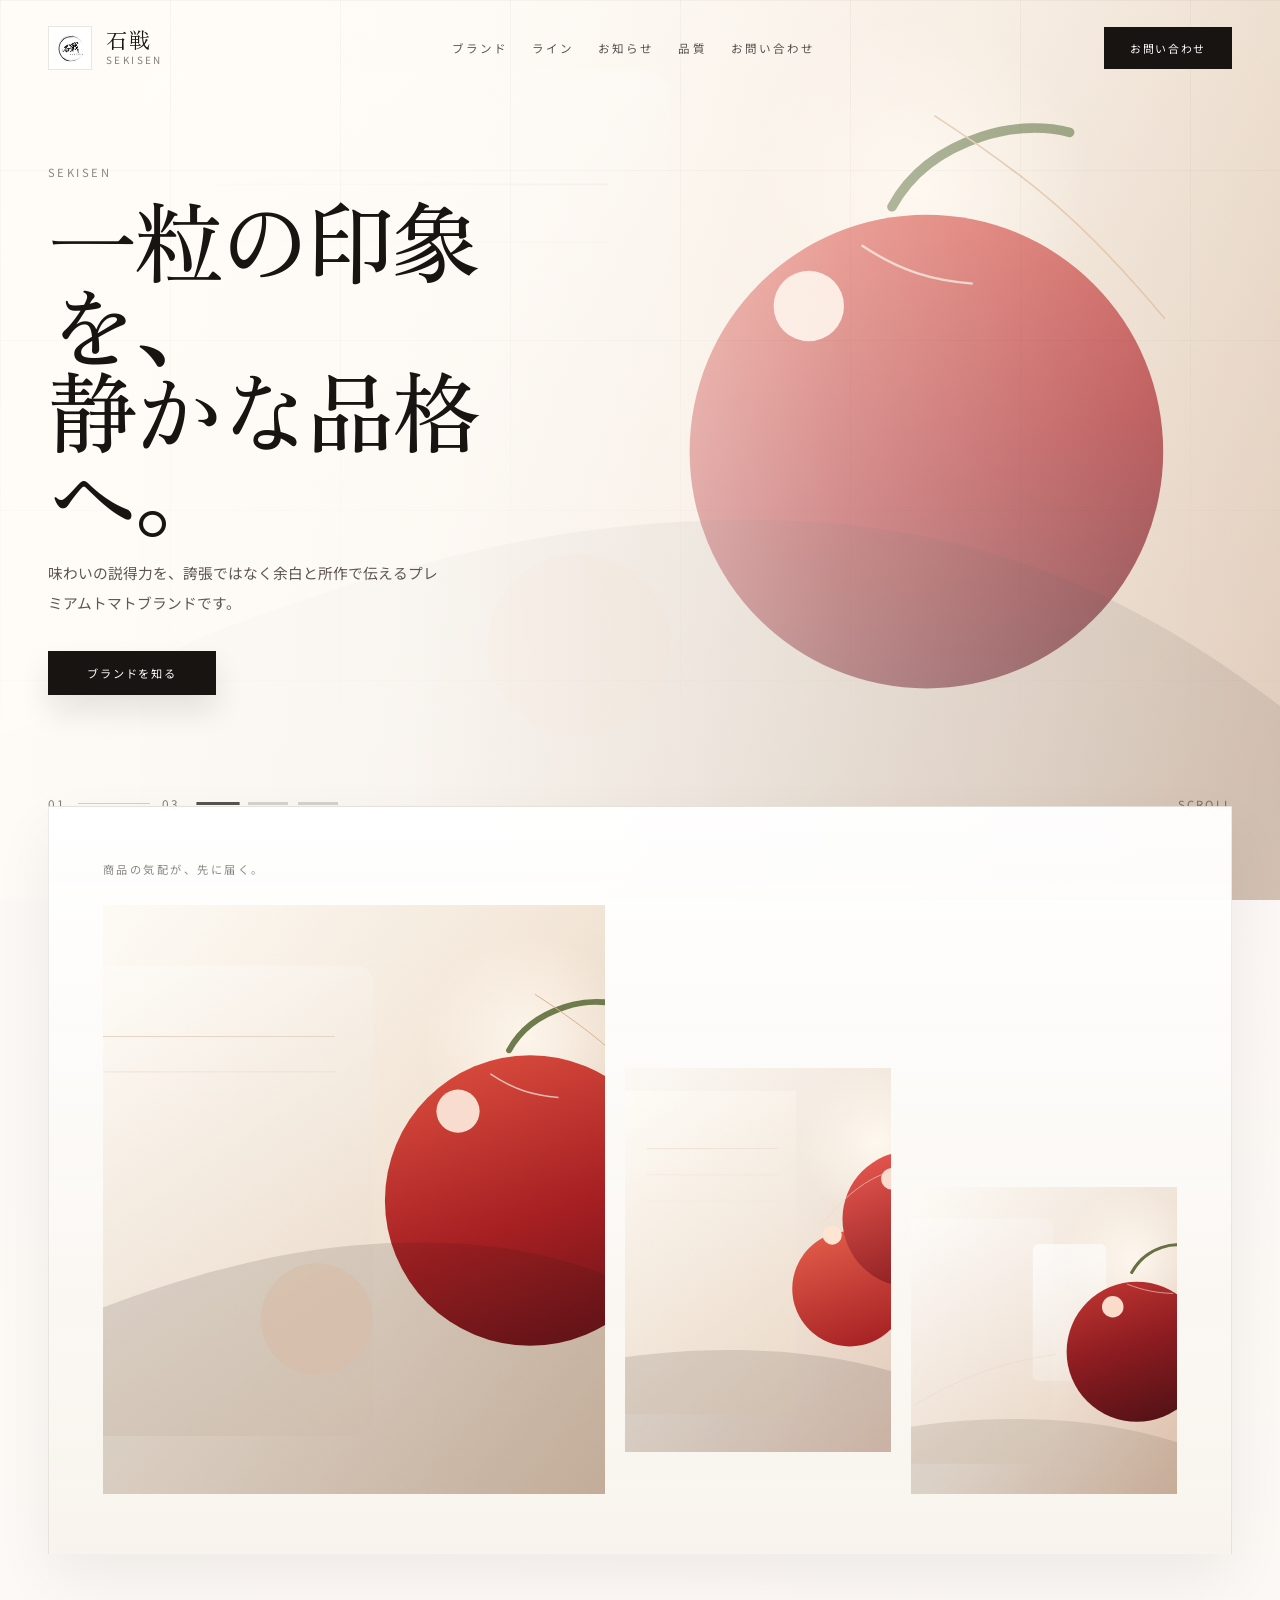
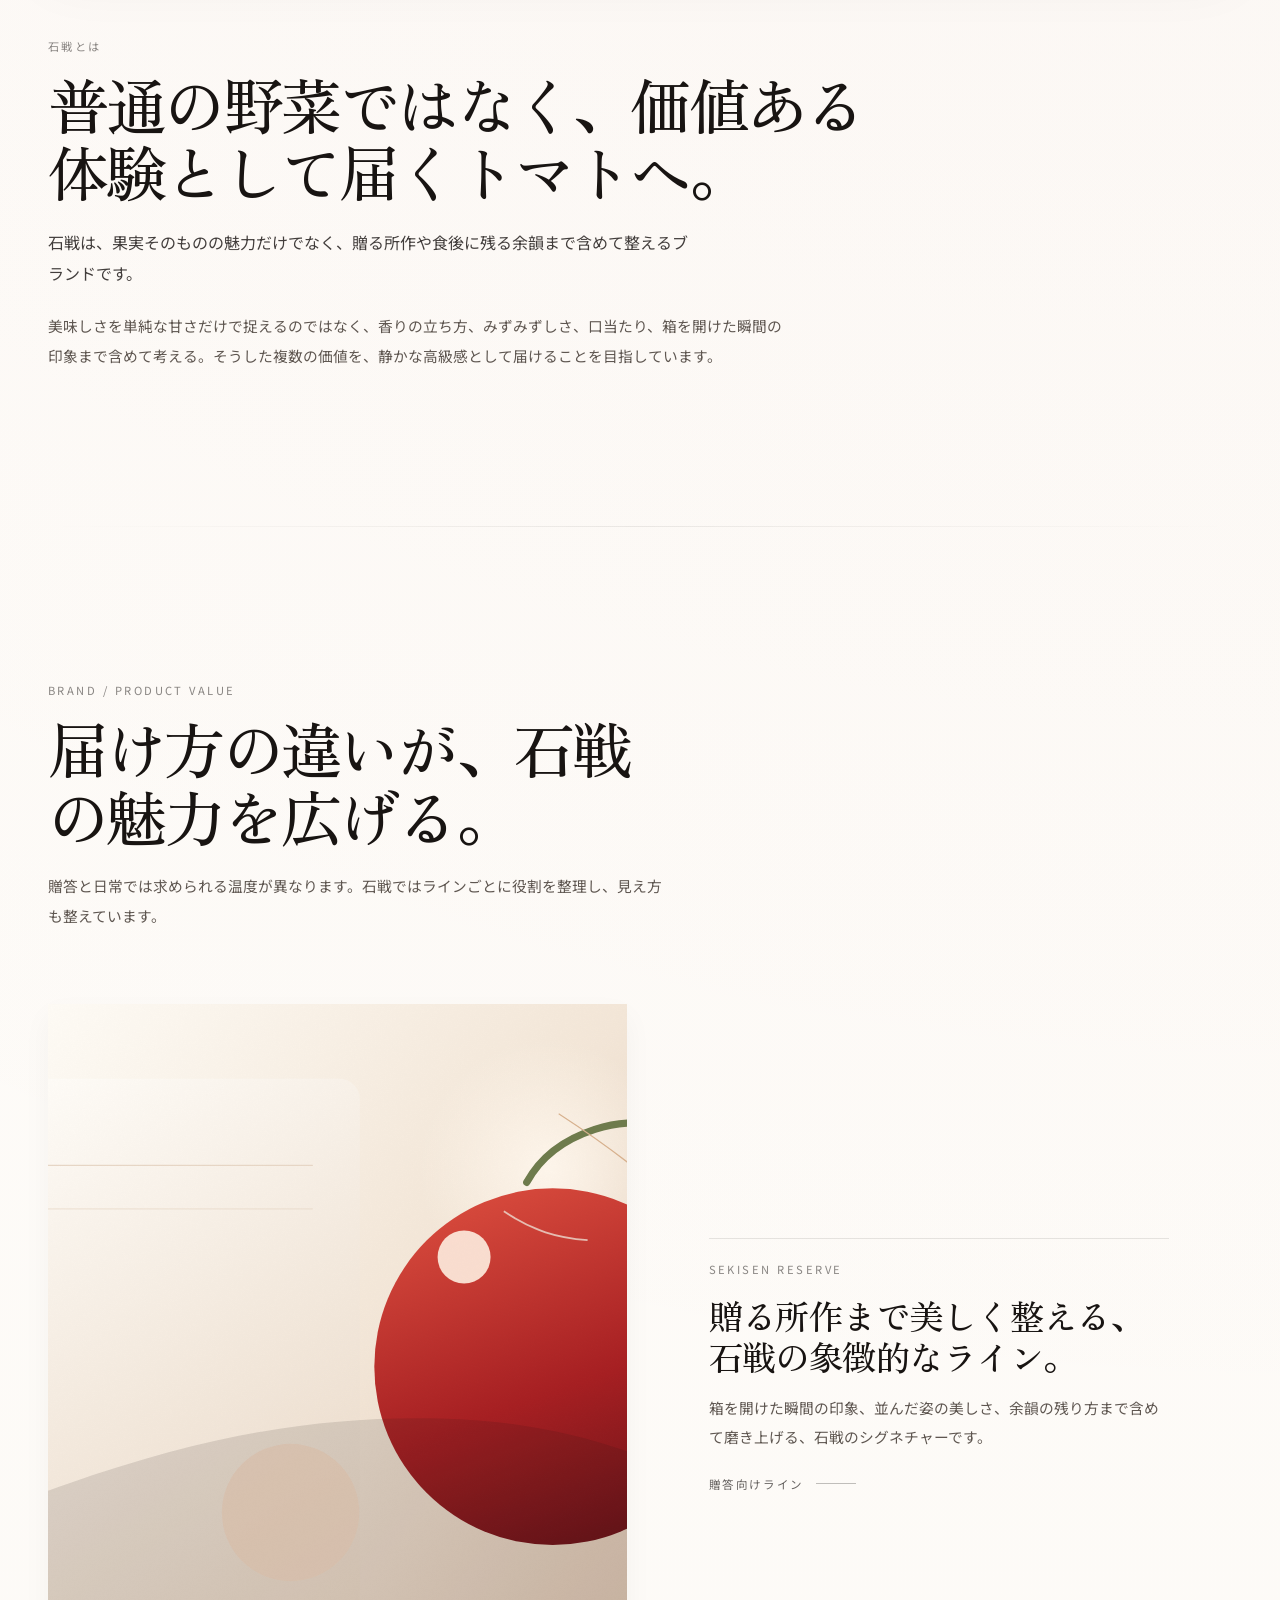
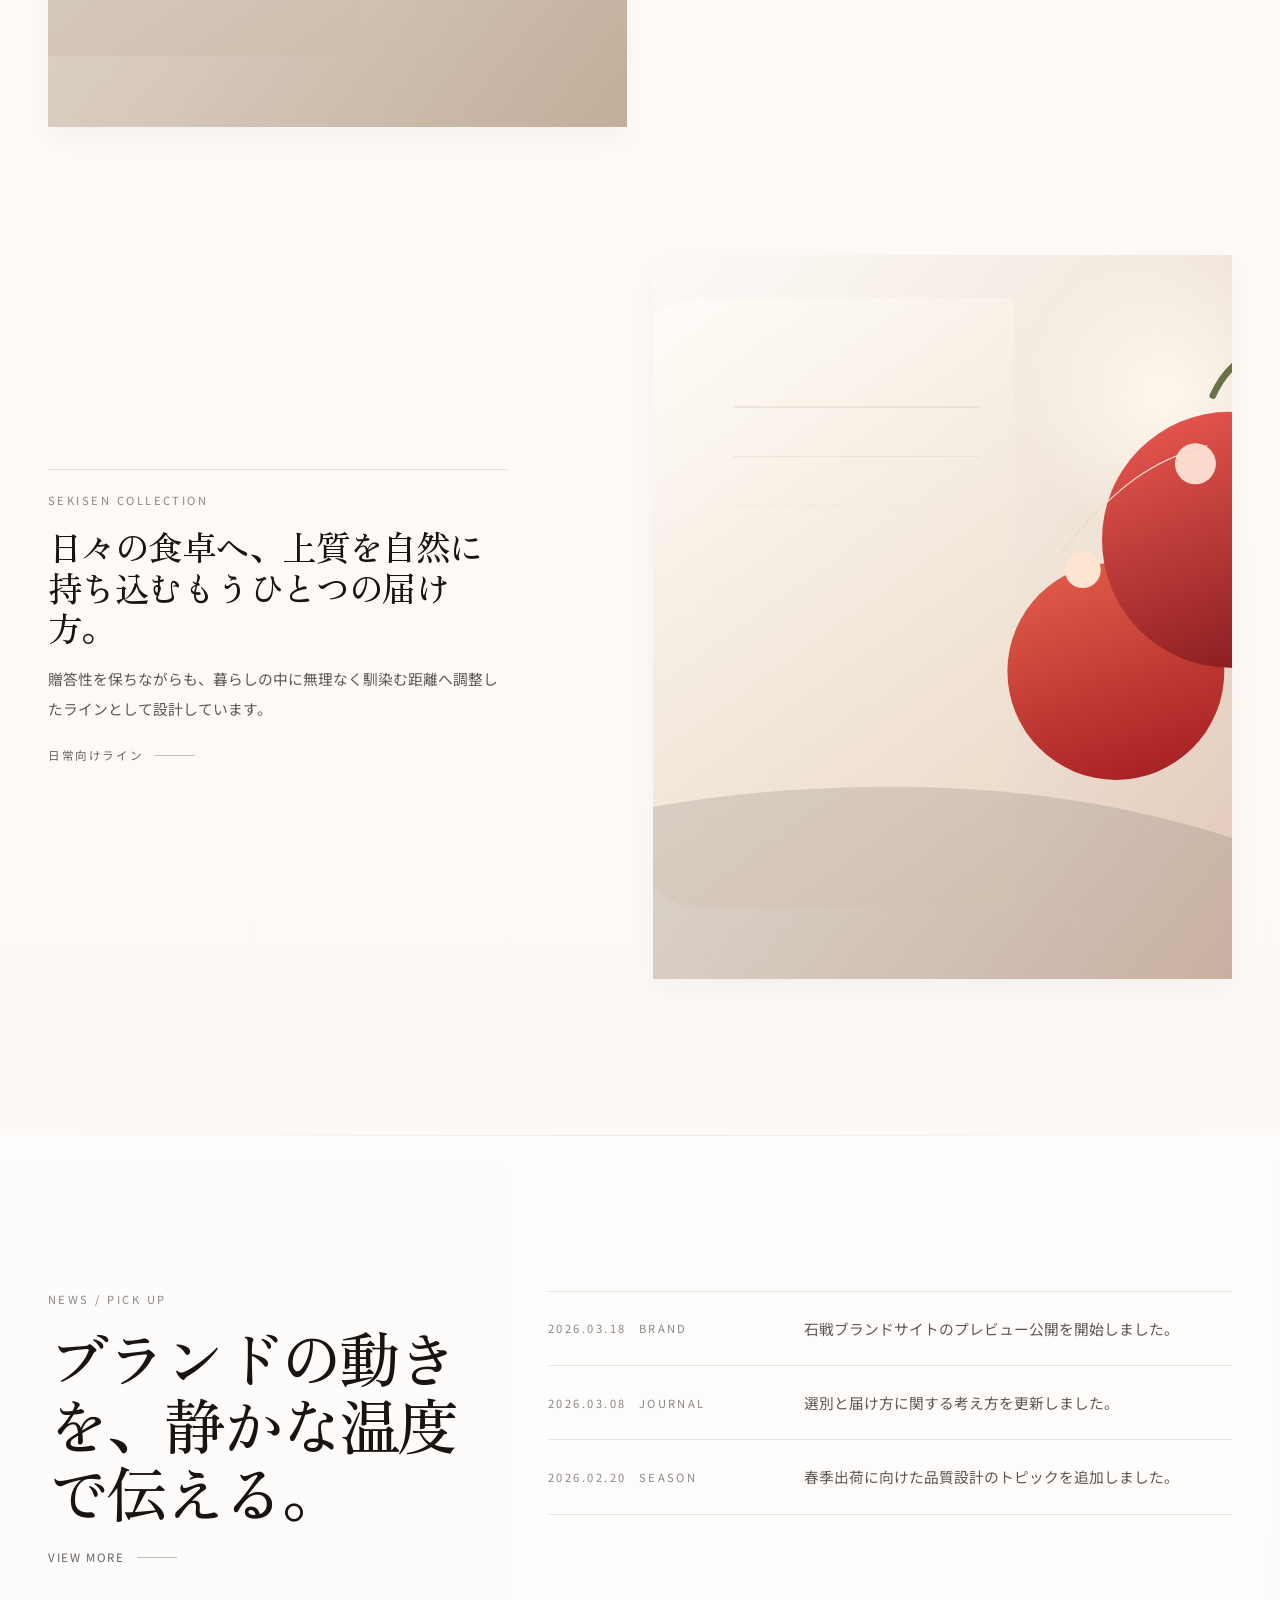
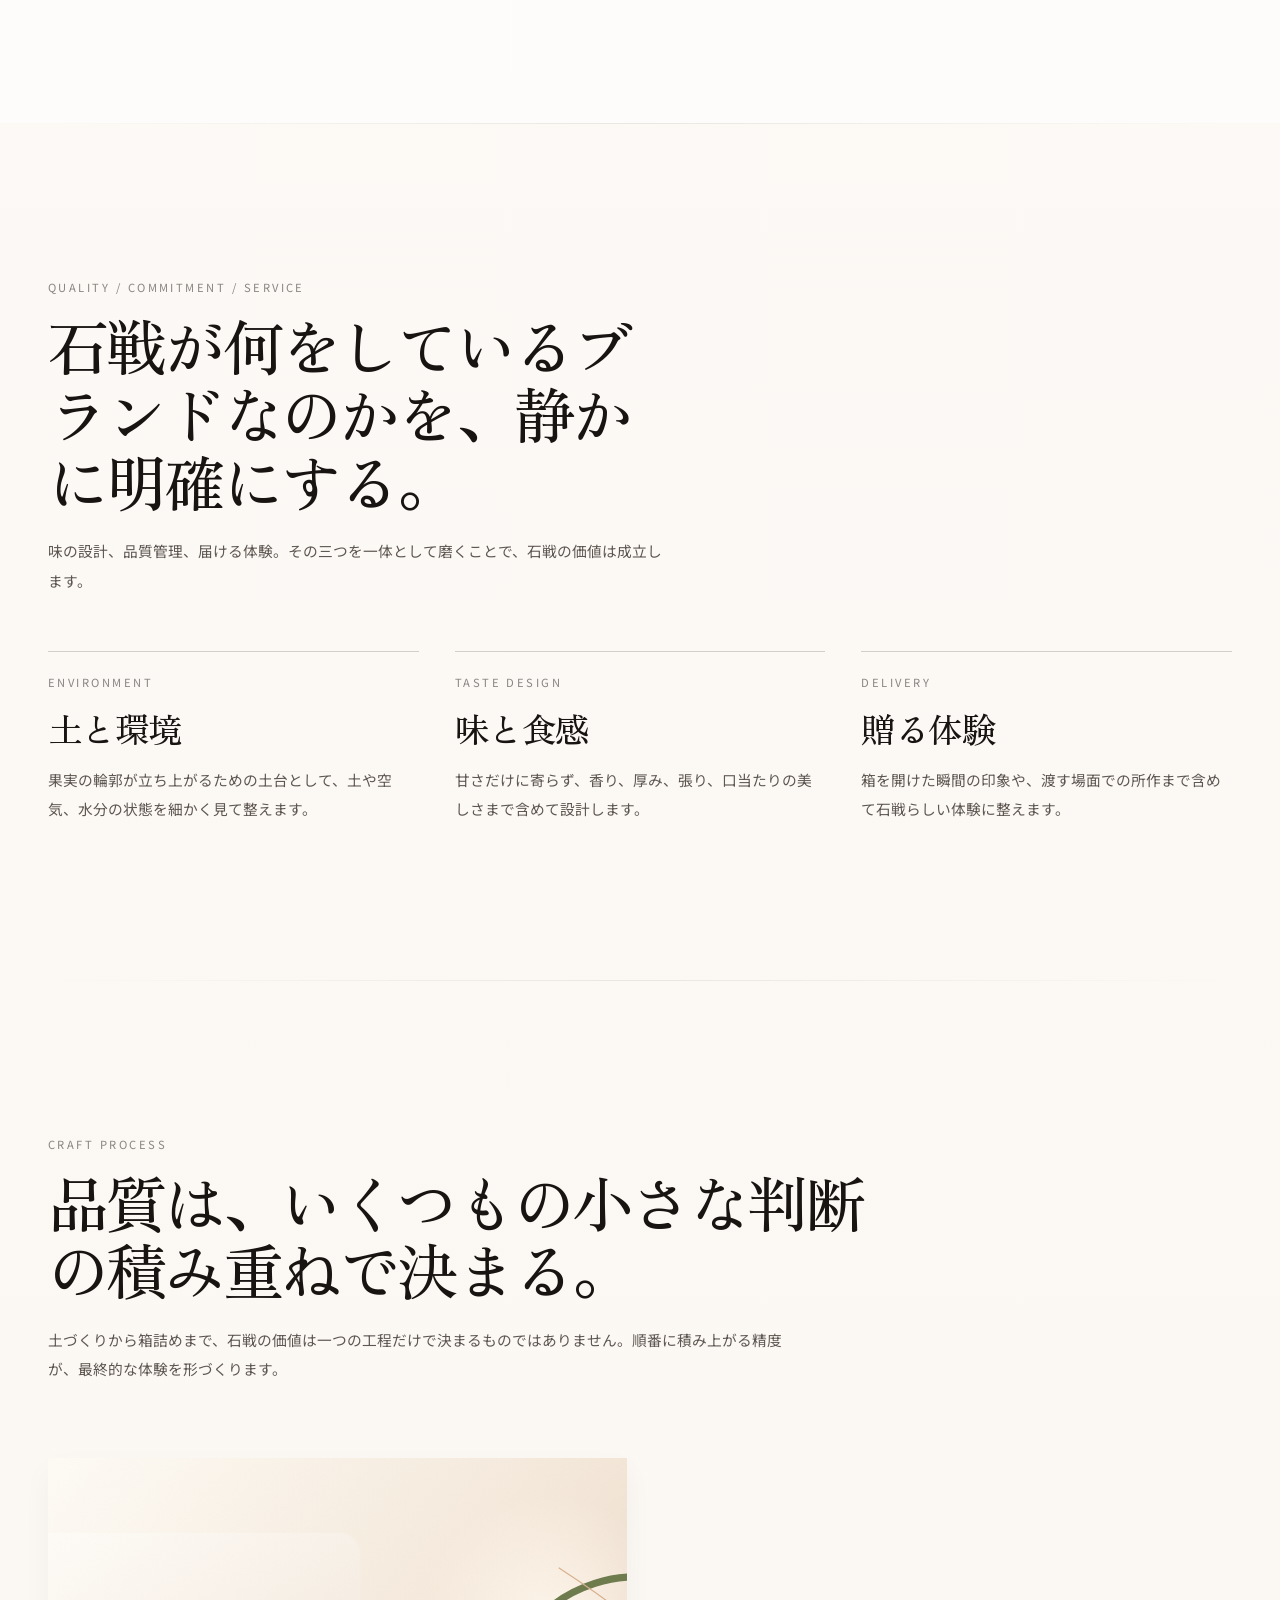
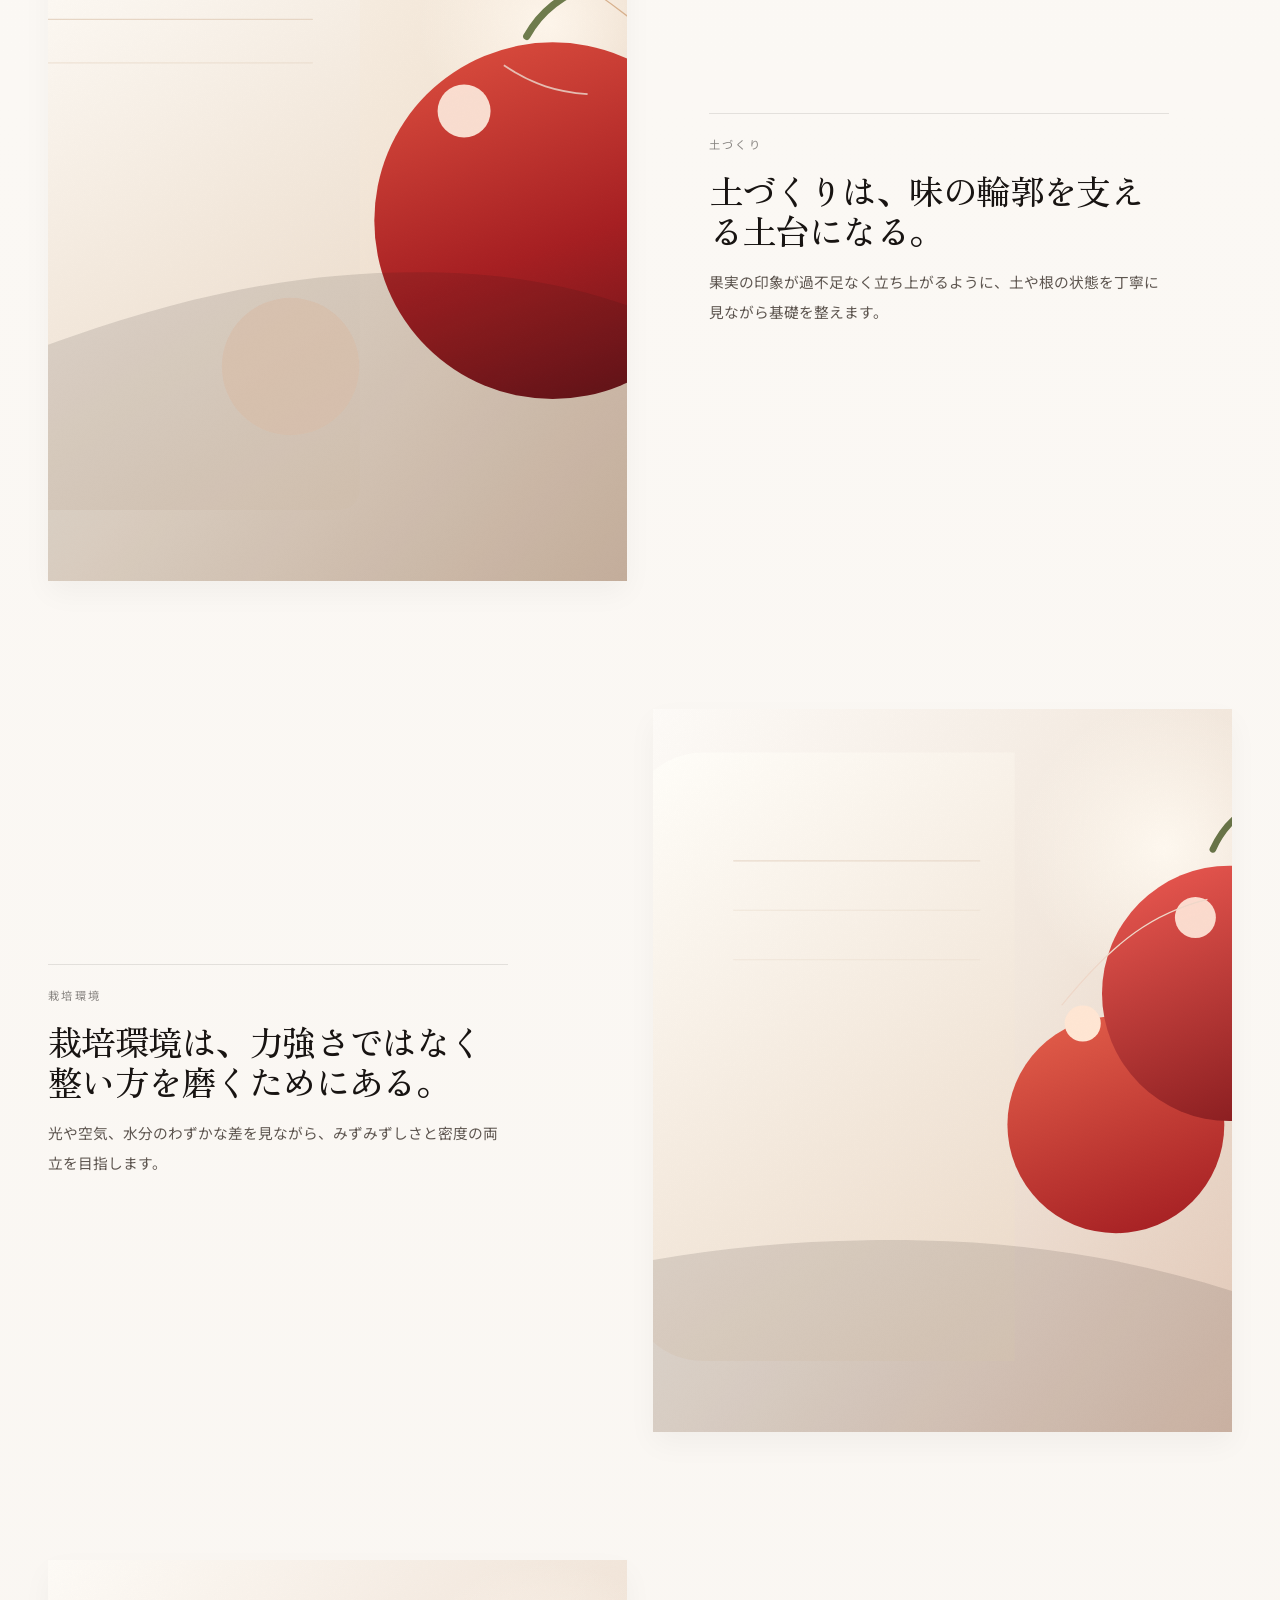
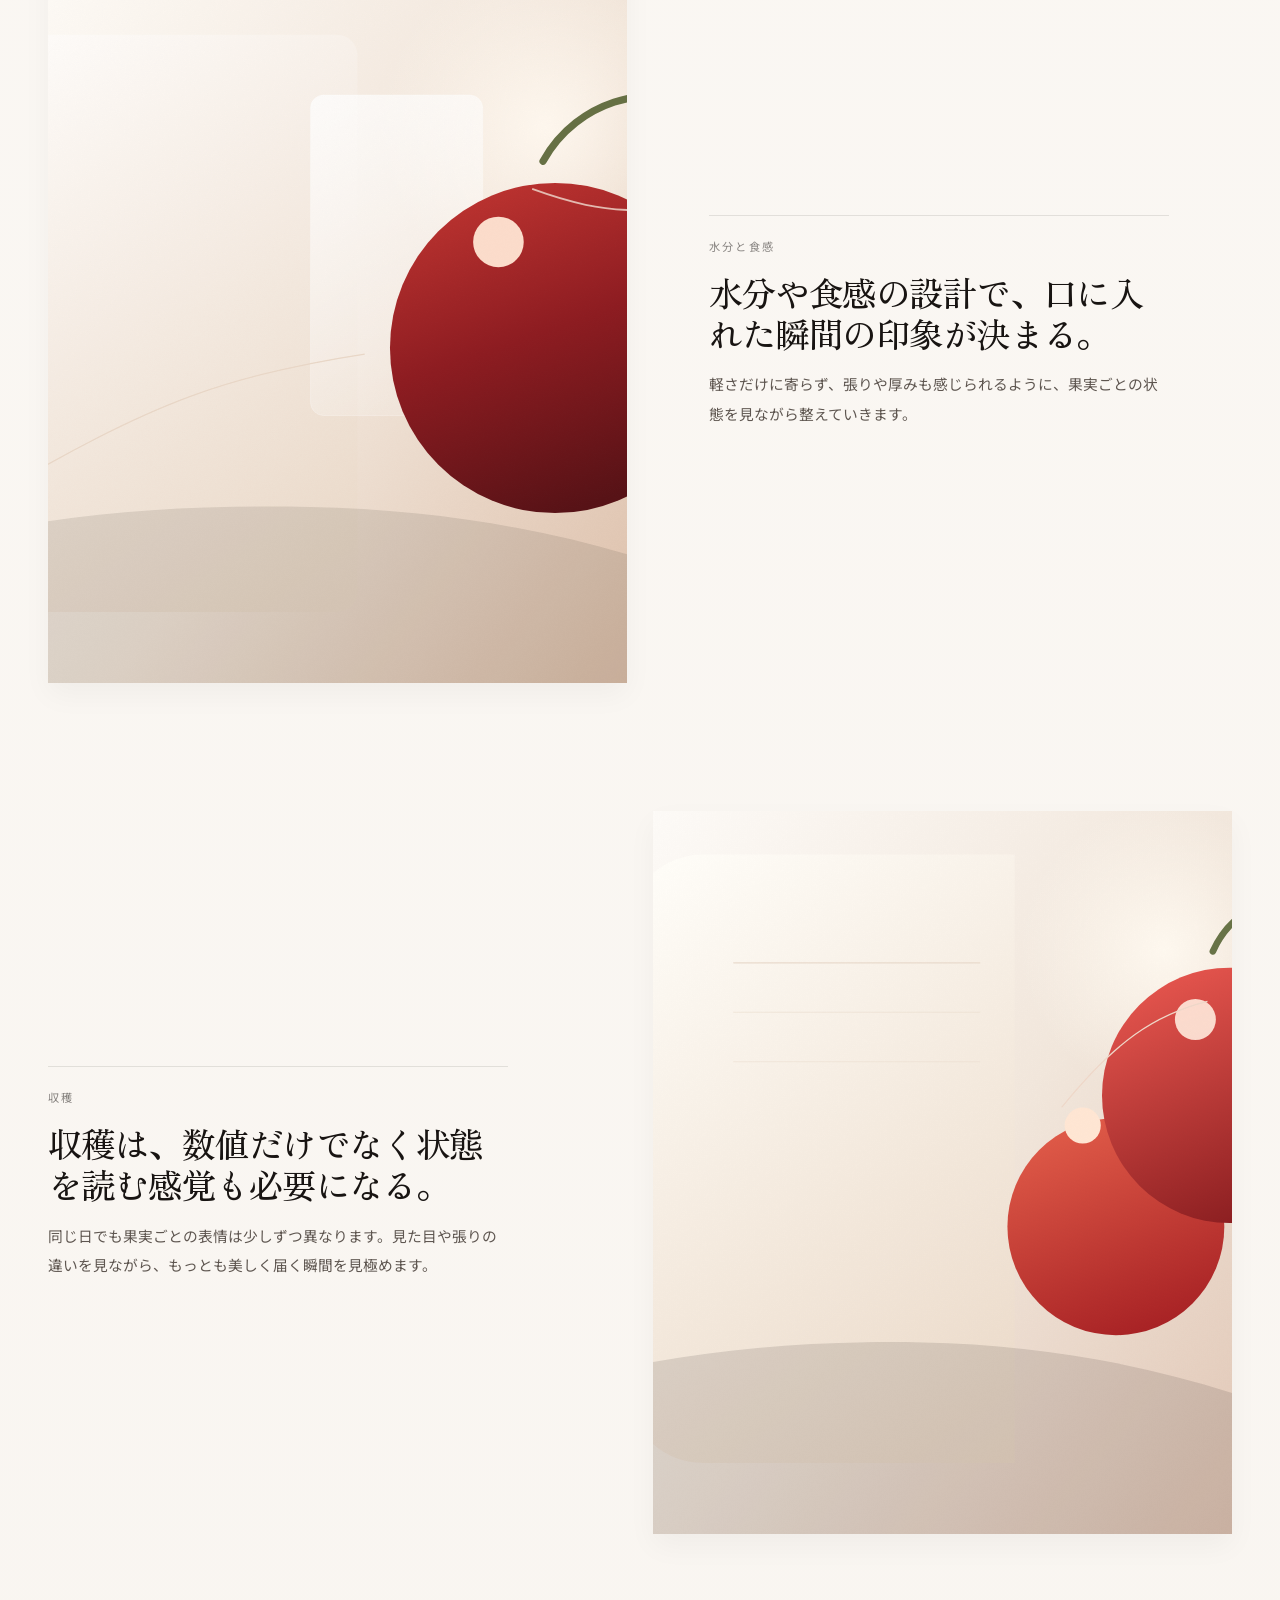
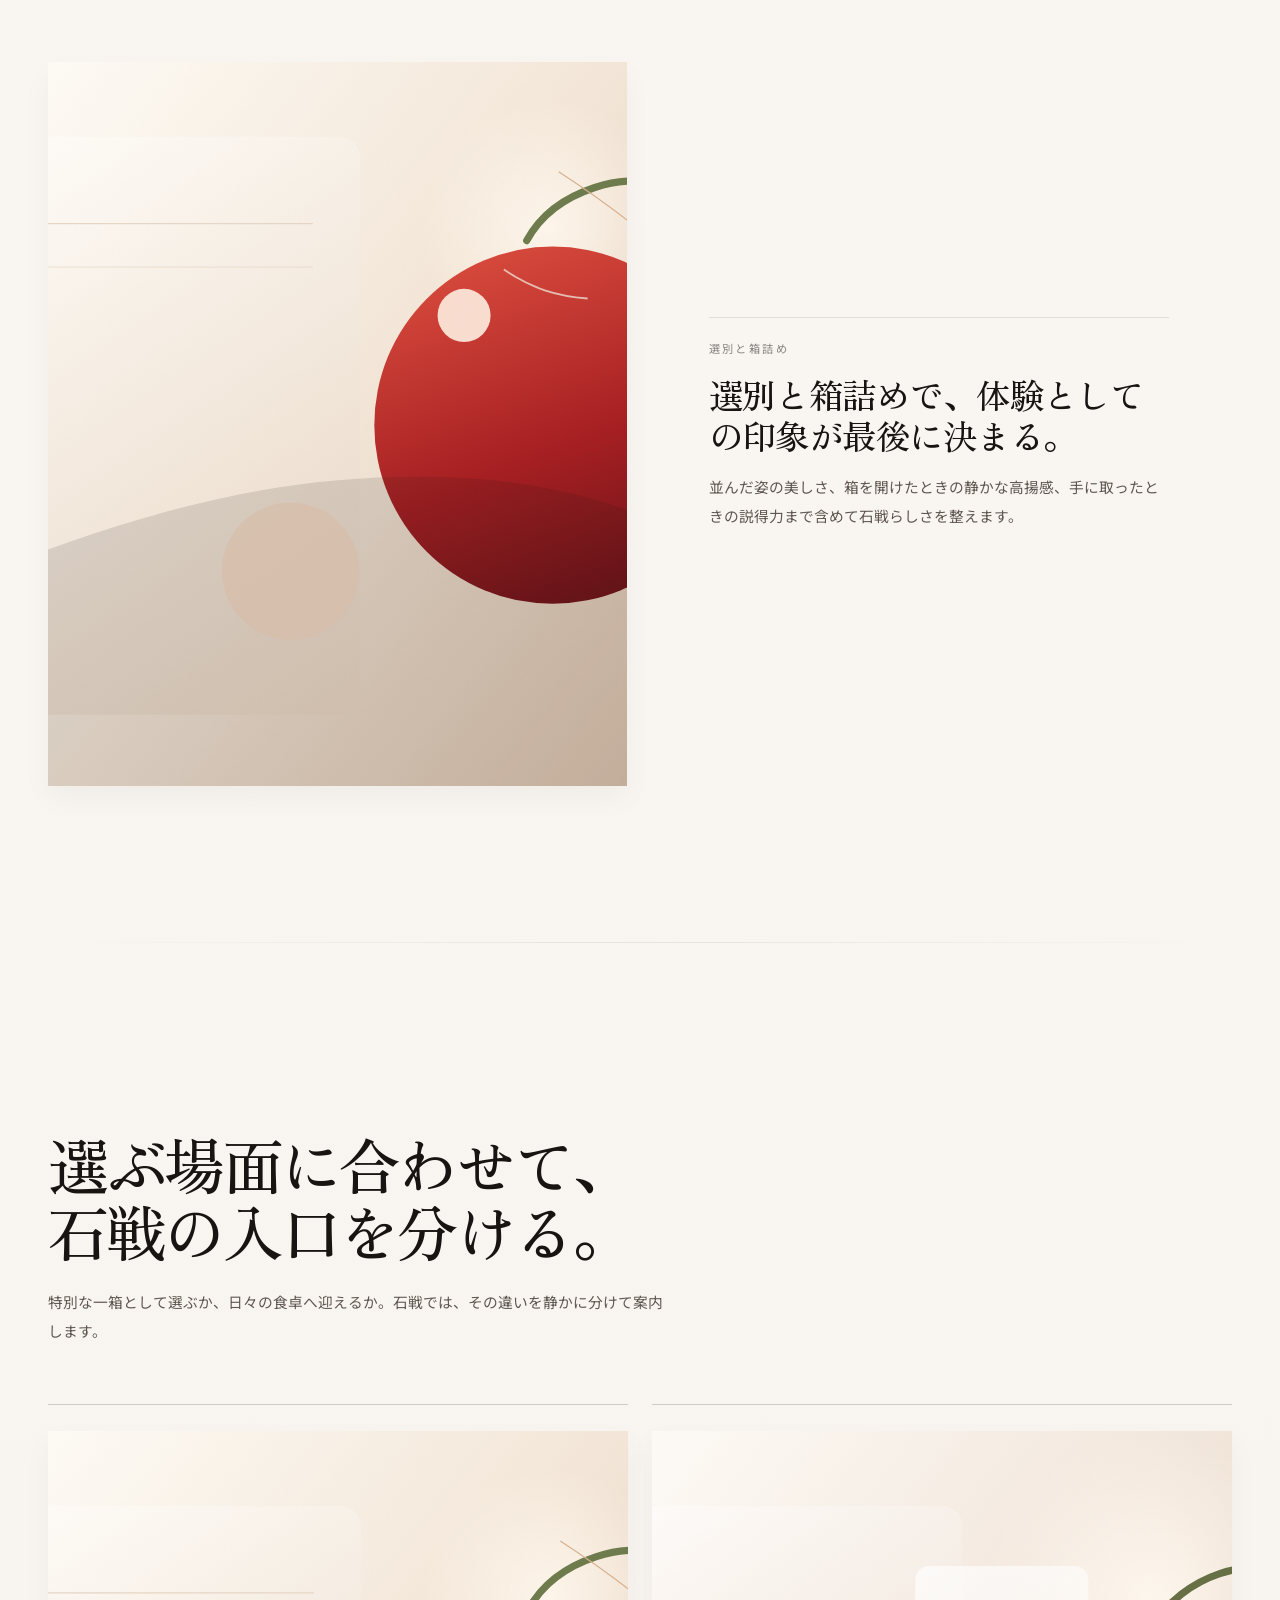
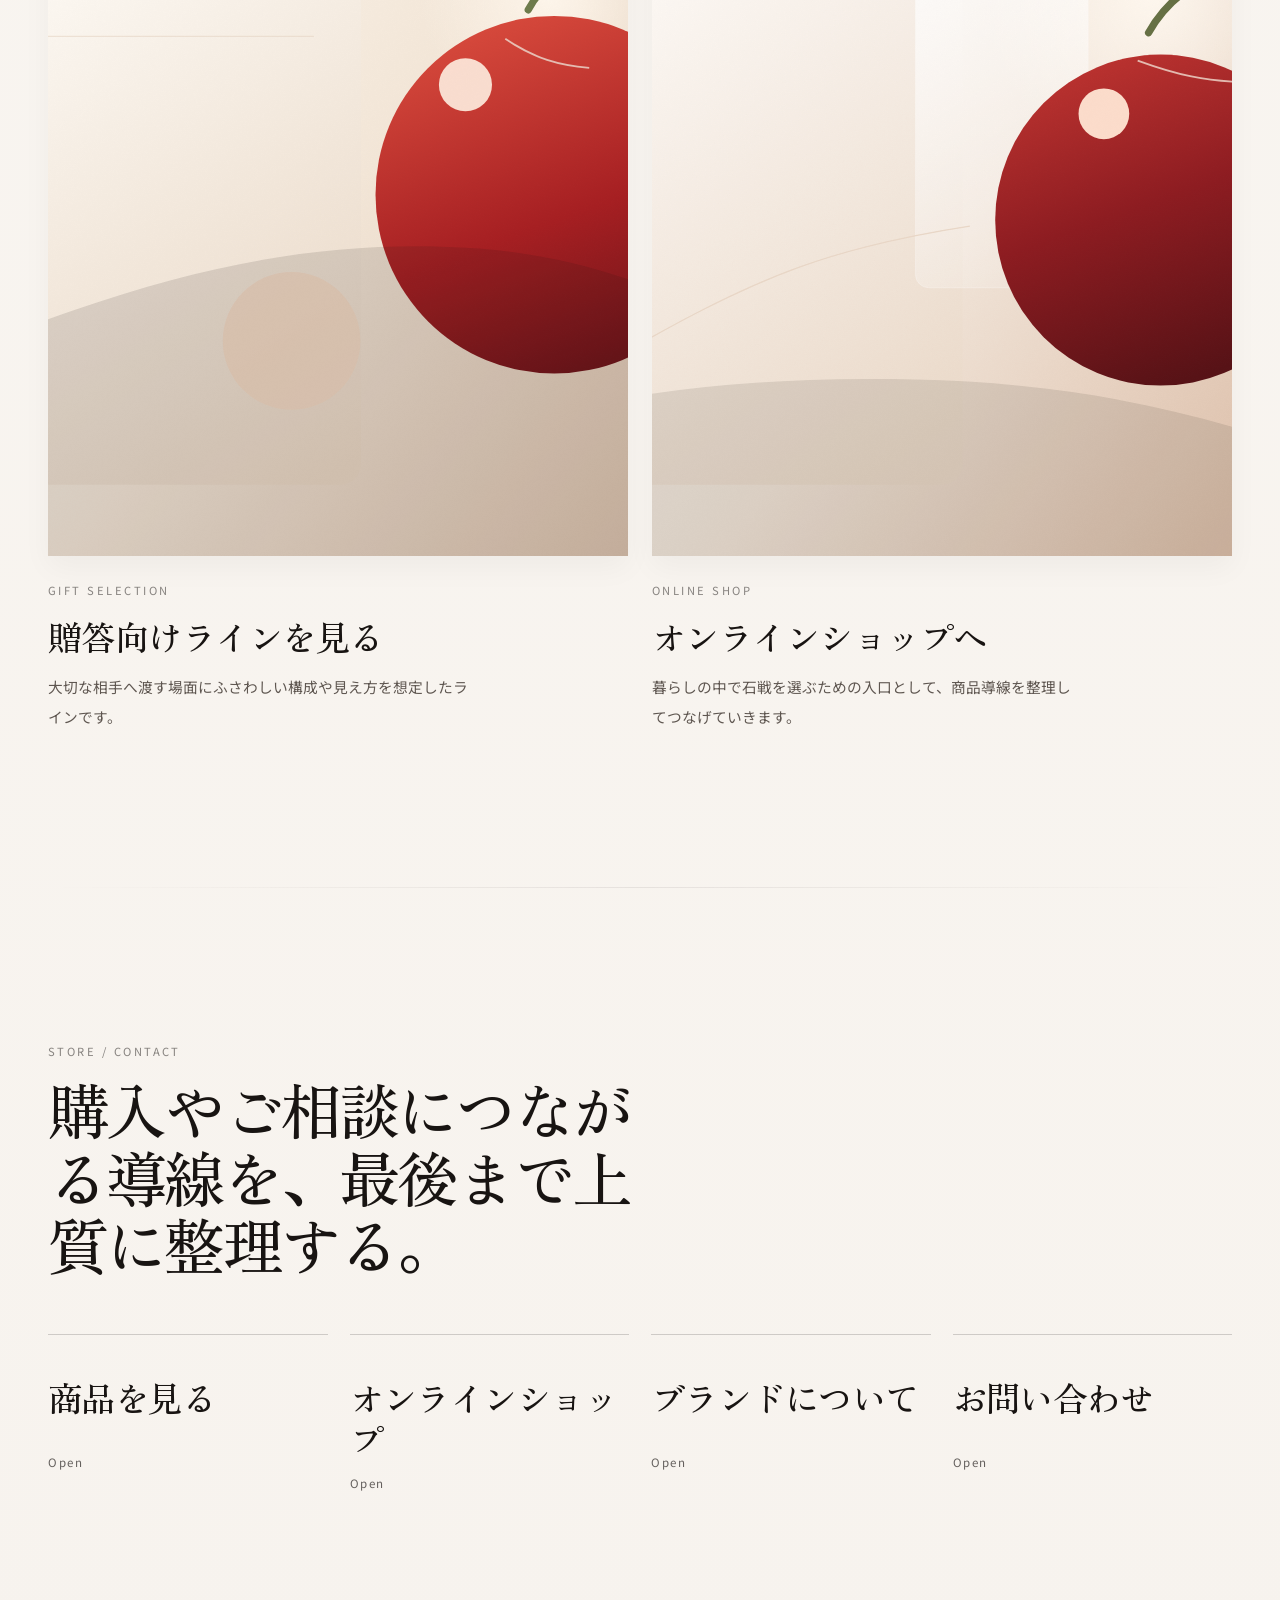
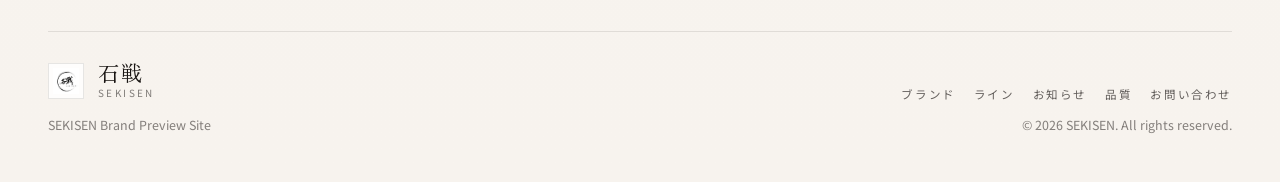
==== commit 05d1fcd2: "Restructure homepage with luxury shop shell" ====
--- a/index.html
+++ b/index.html
@@ -6,7 +6,7 @@
     <title>石戦 | SEKISEN</title>
     <meta
       name="description"
-      content="石戦（SEKISEN）のブランドサイト。静かな高級感と大胆な余白で、プレミアムトマトの体験価値を伝えます。"
+      content="石戦（SEKISEN）のブランドサイト。静かな高級感と整理されたEC骨格で、プレミアムトマトの価値を伝えます。"
     />
     <link rel="preconnect" href="https://fonts.googleapis.com" />
     <link rel="preconnect" href="https://fonts.gstatic.com" crossorigin />
--- a/assets/css/styles.css
+++ b/assets/css/styles.css
@@ -1,18 +1,18 @@
 :root {
-  --bg: #f6f3ee;
+  --bg: #f7f3ee;
   --bg-soft: #fcfaf7;
-  --surface: rgba(255, 255, 255, 0.88);
-  --surface-strong: rgba(255, 255, 255, 0.95);
-  --ink: #171411;
-  --ink-soft: #5c554d;
-  --ink-faint: rgba(23, 20, 17, 0.5);
-  --line: rgba(23, 20, 17, 0.1);
-  --line-strong: rgba(23, 20, 17, 0.18);
-  --accent: #8d3028;
-  --moss: #5a6c49;
-  --shadow: 0 28px 70px rgba(23, 20, 17, 0.07);
-  --shadow-soft: 0 16px 32px rgba(23, 20, 17, 0.04);
-  --container: min(1320px, calc(100vw - 96px));
+  --surface: rgba(255, 255, 255, 0.9);
+  --surface-strong: rgba(255, 255, 255, 0.96);
+  --ink: #181412;
+  --ink-soft: #5e5650;
+  --ink-faint: rgba(24, 20, 18, 0.54);
+  --line: rgba(24, 20, 18, 0.1);
+  --line-strong: rgba(24, 20, 18, 0.18);
+  --accent: #8f3128;
+  --moss: #5d6d4a;
+  --shadow: 0 24px 56px rgba(24, 20, 18, 0.06);
+  --shadow-soft: 0 12px 28px rgba(24, 20, 18, 0.04);
+  --container: min(1360px, calc(100vw - 96px));
   --transition: 420ms ease;
 }
 
@@ -32,7 +32,7 @@
   font-family: "Noto Sans JP", sans-serif;
   color: var(--ink);
   background:
-    radial-gradient(circle at top right, rgba(141, 48, 40, 0.035), transparent 24%),
+    radial-gradient(circle at top right, rgba(143, 49, 40, 0.04), transparent 24%),
     linear-gradient(180deg, #fffdfa 0%, var(--bg) 100%);
   -webkit-font-smoothing: antialiased;
   text-rendering: optimizeLegibility;
@@ -81,12 +81,13 @@
 
 .site-header__inner {
   width: var(--container);
-  min-height: 92px;
+  min-height: 96px;
   margin: 0 auto;
   display: grid;
   grid-template-columns: auto 1fr auto;
   align-items: center;
   gap: 28px;
+  transition: min-height var(--transition);
 }
 
 .site-header.is-scrolled,
@@ -97,7 +98,35 @@
 .page-contact .site-header {
   background: rgba(255, 255, 255, 0.92);
   backdrop-filter: blur(14px);
-  box-shadow: 0 1px 0 rgba(23, 20, 17, 0.08);
+  box-shadow: 0 1px 0 rgba(24, 20, 18, 0.08);
+}
+
+.site-header.is-scrolled .site-header__inner,
+.page-about .site-header__inner,
+.page-lineup .site-header__inner,
+.page-news .site-header__inner,
+.page-experience .site-header__inner,
+.page-contact .site-header__inner {
+  min-height: 80px;
+}
+
+.site-header.is-scrolled .brand-mark__symbol,
+.page-about .brand-mark__symbol,
+.page-lineup .brand-mark__symbol,
+.page-news .brand-mark__symbol,
+.page-experience .brand-mark__symbol,
+.page-contact .brand-mark__symbol {
+  width: 38px;
+  height: 38px;
+}
+
+.site-header.is-scrolled .brand-mark__ja,
+.page-about .brand-mark__ja,
+.page-lineup .brand-mark__ja,
+.page-news .brand-mark__ja,
+.page-experience .brand-mark__ja,
+.page-contact .brand-mark__ja {
+  font-size: 1.2rem;
 }
 
 .brand-mark {
@@ -108,11 +137,16 @@
 
 .brand-mark__symbol {
   flex: 0 0 auto;
-  width: 42px;
-  height: 42px;
+  width: 44px;
+  height: 44px;
   padding: 4px;
-  border: 1px solid rgba(23, 20, 17, 0.08);
-  background: rgba(255, 255, 255, 0.82);
+  border: 1px solid rgba(24, 20, 18, 0.1);
+  background: rgba(255, 255, 255, 0.86);
+  transition:
+    width var(--transition),
+    height var(--transition),
+    background var(--transition),
+    border-color var(--transition);
 }
 
 .brand-mark__symbol img {
@@ -128,9 +162,10 @@
 
 .brand-mark__ja {
   font-family: "Zen Old Mincho", "Yu Mincho", serif;
-  font-size: 1.38rem;
+  font-size: 1.32rem;
   line-height: 1;
   letter-spacing: 0.1em;
+  transition: font-size var(--transition), color var(--transition);
 }
 
 .brand-mark__en {
@@ -138,6 +173,7 @@
   letter-spacing: 0.24em;
   text-transform: uppercase;
   color: var(--ink-faint);
+  transition: color var(--transition);
 }
 
 .site-nav {
@@ -149,10 +185,10 @@
 
 .site-nav__link {
   position: relative;
-  padding: 6px 0;
+  padding: 8px 0;
   font-size: 0.72rem;
-  letter-spacing: 0.16em;
-  color: rgba(23, 20, 17, 0.72);
+  letter-spacing: 0.18em;
+  color: rgba(24, 20, 18, 0.72);
   transition: color var(--transition);
 }
 
@@ -161,7 +197,7 @@
   position: absolute;
   left: 0;
   right: 0;
-  bottom: -2px;
+  bottom: 2px;
   height: 1px;
   background: currentColor;
   transform: scaleX(0);
@@ -194,10 +230,10 @@
   min-width: 128px;
   min-height: 42px;
   padding: 10px 18px;
-  border: 1px solid rgba(23, 20, 17, 0.1);
+  border: 1px solid rgba(24, 20, 18, 0.12);
   background: rgba(255, 255, 255, 0.78);
-  font-size: 0.7rem;
-  letter-spacing: 0.14em;
+  font-size: 0.68rem;
+  letter-spacing: 0.16em;
   transition:
     transform var(--transition),
     background var(--transition),
@@ -221,8 +257,8 @@
   width: 44px;
   height: 44px;
   padding: 0;
-  border: 1px solid rgba(23, 20, 17, 0.08);
-  background: rgba(255, 255, 255, 0.94);
+  border: 1px solid rgba(24, 20, 18, 0.1);
+  background: rgba(255, 255, 255, 0.96);
   cursor: pointer;
 }
 
@@ -256,13 +292,13 @@
 .hero {
   position: relative;
   min-height: 100svh;
-  padding: 136px 0 88px;
+  padding: 132px 0 88px;
   isolation: isolate;
 }
 
 .hero__slides,
 .hero__veil,
-.hero__grid {
+.hero__grain {
   position: absolute;
   inset: 0;
 }
@@ -275,8 +311,8 @@
   position: absolute;
   inset: 0;
   opacity: 0;
-  transform: scale(1.018);
-  transition: opacity 2200ms ease, transform 2200ms ease;
+  transform: scale(1.02);
+  transition: opacity 2400ms ease, transform 2400ms ease;
 }
 
 .hero-slide.is-active {
@@ -290,7 +326,7 @@
   object-fit: cover;
   object-position: center;
   transform: scale(1.05);
-  transition: transform 13s ease;
+  transition: transform 13.2s ease;
 }
 
 .hero-slide.is-active img {
@@ -300,59 +336,57 @@
 .hero__veil {
   z-index: -2;
   background:
-    linear-gradient(90deg, rgba(255, 252, 248, 0.96) 0%, rgba(255, 252, 248, 0.82) 34%, rgba(255, 252, 248, 0.42) 68%, rgba(255, 252, 248, 0.16) 100%),
-    linear-gradient(180deg, rgba(255, 255, 255, 0.06) 0%, rgba(255, 255, 255, 0.18) 100%);
-}
-
-.hero__grid {
+    linear-gradient(90deg, rgba(255, 252, 248, 0.96) 0%, rgba(255, 252, 248, 0.84) 32%, rgba(255, 252, 248, 0.42) 66%, rgba(255, 252, 248, 0.12) 100%),
+    linear-gradient(180deg, rgba(255, 255, 255, 0.08) 0%, rgba(255, 255, 255, 0.16) 100%);
+}
+
+.hero__grain {
   z-index: -1;
   background-image:
-    linear-gradient(rgba(23, 20, 17, 0.045) 1px, transparent 1px),
-    linear-gradient(90deg, rgba(23, 20, 17, 0.045) 1px, transparent 1px);
-  background-size: 164px 164px;
-  mask-image: linear-gradient(180deg, rgba(0, 0, 0, 0.75), transparent 94%);
+    linear-gradient(rgba(24, 20, 18, 0.045) 1px, transparent 1px),
+    linear-gradient(90deg, rgba(24, 20, 18, 0.045) 1px, transparent 1px);
+  background-size: 170px 170px;
+  mask-image: linear-gradient(180deg, rgba(0, 0, 0, 0.78), transparent 94%);
 }
 
 .hero__layout {
-  min-height: calc(100svh - 224px);
+  min-height: calc(100svh - 220px);
   display: grid;
   align-content: end;
 }
 
-.hero__content {
+.hero__copy {
   max-width: 520px;
 }
 
-.hero__content.is-changing {
+.hero__copy.is-changing {
   opacity: 0.44;
   transform: translateY(18px);
 }
 
 .hero__eyebrow,
 .section-kicker,
-.promise-item__label,
-.value-item__label,
+.commitment-item__label,
+.news-list__meta,
 .news-article__meta,
-.intro-section__note-label,
-.story-meta,
-.subhero__side-label {
+.subhero__side-label,
+.intro-stage__lead {
   margin: 0 0 16px;
   font-size: 0.7rem;
   letter-spacing: 0.22em;
   text-transform: uppercase;
-  color: rgba(23, 20, 17, 0.5);
+  color: rgba(24, 20, 18, 0.5);
 }
 
 .hero__title,
 .section-title,
 .subhero__title,
-.promise-item__title,
-.story-row__title,
+.line-block__title,
+.process-row__title,
 .detail-row__title,
-.value-item__title,
-.intro-section__note-title,
-.gallery-item__caption,
-.cta-link__title,
+.guide-block__title,
+.utility-link__title,
+.commitment-item__title,
 .contact-panel__title,
 .news-article__title {
   margin: 0;
@@ -362,22 +396,22 @@
 }
 
 .hero__title {
-  font-size: clamp(5rem, 7.6vw, 7.8rem);
-  line-height: 0.92;
+  font-size: clamp(4.6rem, 7vw, 7.2rem);
+  line-height: 0.95;
 }
 
 .hero__description,
 .section-text,
 .section-lead,
+.line-block__text,
+.process-row__text,
+.detail-row__text,
+.guide-block__text,
+.commitment-item__text,
+.contact-panel__text,
+.news-list__title,
+.news-article__body,
 .subhero__lead,
-.promise-item__text,
-.story-row__text,
-.detail-row__text,
-.value-item__text,
-.intro-section__note-text,
-.gallery-item__detail,
-.news-article__body,
-.contact-panel__text,
 .subhero__side-text {
   font-size: 0.92rem;
   line-height: 2;
@@ -385,7 +419,7 @@
 }
 
 .hero__description {
-  max-width: 410px;
+  max-width: 400px;
   margin: 22px 0 0;
 }
 
@@ -397,13 +431,12 @@
   display: inline-flex;
   align-items: center;
   justify-content: center;
-  min-width: 164px;
+  min-width: 168px;
   min-height: 44px;
-  padding: 13px 22px;
+  padding: 13px 24px;
   border: 1px solid transparent;
-  background: transparent;
-  font-size: 0.72rem;
-  letter-spacing: 0.14em;
+  font-size: 0.7rem;
+  letter-spacing: 0.16em;
   transition:
     transform var(--transition),
     background var(--transition),
@@ -418,7 +451,7 @@
 .button--dark {
   background: var(--ink);
   color: #ffffff;
-  box-shadow: 0 16px 30px rgba(23, 20, 17, 0.1);
+  box-shadow: 0 16px 30px rgba(24, 20, 18, 0.1);
 }
 
 .hero__controls {
@@ -426,23 +459,23 @@
   grid-template-columns: auto auto 1fr;
   align-items: center;
   gap: 18px;
-  margin-top: 94px;
+  margin-top: 100px;
 }
 
 .hero__counter {
   display: inline-flex;
   align-items: center;
   gap: 12px;
-  font-size: 0.76rem;
+  font-size: 0.74rem;
   letter-spacing: 0.16em;
   text-transform: uppercase;
-  color: rgba(23, 20, 17, 0.54);
+  color: rgba(24, 20, 18, 0.54);
 }
 
 .hero__counter-line {
-  width: 74px;
+  width: 72px;
   height: 1px;
-  background: rgba(23, 20, 17, 0.18);
+  background: rgba(24, 20, 18, 0.18);
 }
 
 .hero__dots {
@@ -455,13 +488,13 @@
   height: 3px;
   padding: 0;
   border: 0;
-  background: rgba(23, 20, 17, 0.16);
+  background: rgba(24, 20, 18, 0.16);
   cursor: pointer;
   transition: background var(--transition), transform var(--transition);
 }
 
 .hero-dot.is-active {
-  background: rgba(23, 20, 17, 0.72);
+  background: rgba(24, 20, 18, 0.72);
   transform: scaleX(1.08);
 }
 
@@ -470,12 +503,12 @@
   font-size: 0.7rem;
   letter-spacing: 0.2em;
   text-transform: uppercase;
-  color: rgba(23, 20, 17, 0.52);
+  color: rgba(24, 20, 18, 0.5);
 }
 
 .section {
   position: relative;
-  padding: 160px 0;
+  padding: 156px 0;
 }
 
 .section::before {
@@ -483,10 +516,10 @@
   position: absolute;
   left: 50%;
   top: 0;
-  width: min(1320px, calc(100vw - 96px));
+  width: min(1360px, calc(100vw - 96px));
   height: 1px;
   transform: translateX(-50%);
-  background: linear-gradient(90deg, transparent, rgba(23, 20, 17, 0.08), transparent);
+  background: linear-gradient(90deg, transparent, rgba(24, 20, 18, 0.08), transparent);
 }
 
 .section-head {
@@ -499,17 +532,17 @@
 
 .section-title,
 .subhero__title {
-  font-size: clamp(3.2rem, 5.2vw, 5.4rem);
-  line-height: 1.08;
+  font-size: clamp(3rem, 4.8vw, 5.1rem);
+  line-height: 1.1;
 }
 
 .section-lead,
 .subhero__lead {
+  max-width: 640px;
   margin: 22px 0 0;
-  max-width: 640px;
-  font-size: 1.02rem;
+  font-size: 1rem;
   line-height: 1.95;
-  color: rgba(23, 20, 17, 0.8);
+  color: rgba(24, 20, 18, 0.82);
 }
 
 .section-text {
@@ -517,267 +550,255 @@
   margin: 22px 0 0;
 }
 
-.intro-section {
-  margin-top: -112px;
+.intro-stage {
+  margin-top: -94px;
   padding-top: 0;
 }
 
-.intro-section::before {
+.intro-stage::before {
   display: none;
 }
 
-.intro-section__panel {
+.intro-stage__visuals {
   position: relative;
   z-index: 2;
-  display: grid;
-  grid-template-columns: minmax(0, 1fr) minmax(400px, 480px);
-  gap: 72px;
-  align-items: center;
-  padding: 58px;
-  border: 1px solid rgba(23, 20, 17, 0.08);
+  padding: 54px 54px 60px;
+  border-top: 1px solid rgba(24, 20, 18, 0.08);
+  border-left: 1px solid rgba(24, 20, 18, 0.08);
+  border-right: 1px solid rgba(24, 20, 18, 0.08);
   background:
-    linear-gradient(180deg, rgba(255, 255, 255, 0.96), rgba(248, 243, 236, 0.92));
+    linear-gradient(180deg, rgba(255, 255, 255, 0.96), rgba(248, 243, 236, 0.94));
   box-shadow: var(--shadow);
 }
 
-.intro-section__media {
-  position: relative;
+.intro-stage__lead {
+  margin-bottom: 28px;
+}
+
+.intro-stage__gallery {
+  display: grid;
+  grid-template-columns: 1.7fr 0.9fr 0.9fr;
+  gap: 20px;
+  align-items: end;
+}
+
+.intro-visual {
   margin: 0;
-}
-
-.intro-section__media img {
+  overflow: hidden;
+}
+
+.intro-visual img {
   width: 100%;
-  aspect-ratio: 4 / 5;
+  height: 100%;
   object-fit: cover;
-}
-
-.intro-section__note {
-  position: absolute;
-  left: 18px;
-  right: 18px;
-  bottom: 18px;
-  padding: 18px 20px;
-  border: 1px solid rgba(255, 255, 255, 0.12);
-  background: rgba(255, 255, 255, 0.84);
-  backdrop-filter: blur(10px);
-}
-
-.intro-section__note-title {
-  margin-top: 12px;
-  font-size: 1.6rem;
-  line-height: 1.18;
-}
-
-.intro-section__note-text {
-  margin: 12px 0 0;
-}
-
-.promise-section__grid {
-  display: grid;
-  grid-template-columns: repeat(4, minmax(0, 1fr));
-  gap: 34px;
-  margin-top: 60px;
-}
-
-.promise-item,
-.value-item,
-.cta-link {
-  padding-top: 24px;
-  border-top: 1px solid var(--line-strong);
-}
-
-.promise-item__title,
-.value-item__title {
-  font-size: 1.86rem;
-  line-height: 1.22;
-}
-
-.promise-item__text,
-.value-item__text {
-  margin: 14px 0 0;
-}
-
-.process-section {
-  background: linear-gradient(180deg, rgba(255, 255, 255, 0.72), rgba(247, 242, 236, 0.44));
-}
-
+  box-shadow: var(--shadow-soft);
+}
+
+.intro-visual--1 {
+  height: min(620px, 46vw);
+}
+
+.intro-visual--2 {
+  height: min(420px, 30vw);
+  transform: translateY(-42px);
+}
+
+.intro-visual--3 {
+  height: min(340px, 24vw);
+}
+
+.intro-stage__copy {
+  max-width: 820px;
+  padding: 84px 0 0;
+}
+
+.line-section__stack,
 .process-section__stack,
 .detail-section__stack {
-  margin-top: 78px;
-}
-
-.story-row,
+  margin-top: 74px;
+}
+
+.line-block,
+.process-row,
 .detail-row {
   display: grid;
   grid-template-columns: minmax(0, 1.05fr) minmax(0, 0.95fr);
-  gap: 88px;
+  gap: 82px;
   align-items: center;
 }
 
-.story-row + .story-row,
+.line-block + .line-block,
+.process-row + .process-row,
 .detail-row + .detail-row {
-  margin-top: 126px;
-}
-
-.story-row--reverse,
+  margin-top: 128px;
+}
+
+.line-block--reverse,
+.process-row--reverse,
 .detail-row--reverse {
   grid-template-columns: minmax(0, 0.95fr) minmax(0, 1.05fr);
 }
 
-.story-row--reverse .story-row__media,
+.line-block--reverse .line-block__media,
+.process-row--reverse .process-row__media,
 .detail-row--reverse .detail-row__media {
   order: 2;
 }
 
-.story-row--reverse .story-row__copy,
+.line-block--reverse .line-block__copy,
+.process-row--reverse .process-row__copy,
 .detail-row--reverse .detail-row__copy {
   order: 1;
 }
 
-.story-row__media,
-.detail-row__media {
+.line-block__media,
+.process-row__media,
+.detail-row__media,
+.guide-block__media {
   margin: 0;
 }
 
-.story-row__media img,
-.detail-row__media img {
+.line-block__media img,
+.process-row__media img,
+.detail-row__media img,
+.guide-block__media img {
   width: 100%;
   aspect-ratio: 4 / 5;
   object-fit: cover;
   box-shadow: var(--shadow-soft);
 }
 
-.story-row__copy,
+.line-block__copy,
+.process-row__copy,
 .detail-row__copy {
-  max-width: 450px;
+  max-width: 460px;
   padding-top: 22px;
   border-top: 1px solid var(--line);
 }
 
-.story-row__title,
-.detail-row__title {
+.line-block__title,
+.process-row__title,
+.detail-row__title,
+.guide-block__title,
+.commitment-item__title,
+.utility-link__title,
+.contact-panel__title,
+.news-article__title {
   margin-top: 18px;
-  font-size: 2.3rem;
+  font-size: 2.16rem;
   line-height: 1.18;
 }
 
-.story-row__text,
-.detail-row__text {
+.line-block__text,
+.process-row__text,
+.detail-row__text,
+.guide-block__text,
+.commitment-item__text,
+.contact-panel__text,
+.news-article__body {
   margin: 16px 0 0;
 }
 
-.value-section__layout {
-  display: grid;
-  grid-template-columns: minmax(360px, 440px) minmax(0, 1fr);
-  gap: 84px;
+.news-section {
+  background: rgba(255, 255, 255, 0.5);
+}
+
+.news-section__layout {
+  display: grid;
+  grid-template-columns: minmax(320px, 420px) minmax(0, 1fr);
+  gap: 80px;
   align-items: start;
 }
 
-.value-section__media {
+.news-list {
   margin: 0;
-}
-
-.value-section__media img {
-  width: 100%;
-  aspect-ratio: 4 / 5;
-  object-fit: cover;
-  box-shadow: var(--shadow-soft);
-}
-
-.value-section__grid {
+  padding: 0;
+  list-style: none;
+  border-top: 1px solid var(--line);
+}
+
+.news-list__item {
+  border-bottom: 1px solid var(--line);
+}
+
+.news-list__link {
+  display: grid;
+  grid-template-columns: minmax(210px, 240px) 1fr;
+  gap: 16px;
+  align-items: center;
+  padding: 22px 0;
+  transition: transform var(--transition);
+}
+
+.news-list__link:hover,
+.news-list__link:focus-visible {
+  transform: translateX(4px);
+}
+
+.news-list__meta {
+  display: inline-flex;
+  gap: 12px;
+  margin: 0;
+}
+
+.news-list__title {
+  margin: 0;
+}
+
+.commitment-section__grid {
+  display: grid;
+  grid-template-columns: repeat(3, minmax(0, 1fr));
+  gap: 36px;
+  margin-top: 56px;
+}
+
+.commitment-item {
+  padding-top: 22px;
+  border-top: 1px solid var(--line-strong);
+}
+
+.guide-section__grid {
   display: grid;
   grid-template-columns: repeat(2, minmax(0, 1fr));
-  gap: 30px;
-  margin-top: 48px;
-}
-
-.gallery-section__grid {
-  display: grid;
-  grid-template-columns: repeat(12, minmax(0, 1fr));
-  grid-auto-rows: minmax(124px, 140px);
-  gap: 18px;
+  gap: 24px;
   margin-top: 58px;
 }
 
-.gallery-item {
-  position: relative;
-  overflow: hidden;
-  background: #ffffff;
-  box-shadow: var(--shadow-soft);
-}
-
-.gallery-item img {
-  width: 100%;
-  height: 100%;
-  object-fit: cover;
-  transition: transform 700ms ease;
-}
-
-.gallery-item:hover img,
-.gallery-item:focus-within img {
-  transform: scale(1.03);
-}
-
-.gallery-item__meta {
-  position: absolute;
-  inset: auto 0 0;
-  padding: 20px;
-  background: linear-gradient(180deg, rgba(23, 20, 17, 0) 0%, rgba(23, 20, 17, 0.7) 100%);
-  color: #ffffff;
-}
-
-.gallery-item__caption {
-  font-size: 1.24rem;
-  line-height: 1.16;
-}
-
-.gallery-item__detail {
-  margin: 10px 0 0;
-  color: rgba(255, 255, 255, 0.9);
-}
-
-.gallery-item--tall {
-  grid-column: span 5;
-  grid-row: span 4;
-}
-
-.gallery-item--wide {
-  grid-column: span 7;
-  grid-row: span 2;
-}
-
-.gallery-item--square {
-  grid-column: span 3;
-  grid-row: span 2;
-}
-
-.cta-section {
-  padding-bottom: 142px;
-}
-
-.cta-section__grid {
+.guide-block {
+  display: grid;
+  gap: 26px;
+  padding: 26px 0 0;
+  border-top: 1px solid var(--line-strong);
+}
+
+.guide-block__copy {
+  max-width: 420px;
+}
+
+.utility-section {
+  padding-bottom: 140px;
+}
+
+.utility-section__grid {
   display: grid;
   grid-template-columns: repeat(4, minmax(0, 1fr));
-  gap: 24px;
-  margin-top: 52px;
-}
-
-.cta-link {
+  gap: 22px;
+  margin-top: 56px;
+}
+
+.utility-link {
   display: grid;
   gap: 16px;
-}
-
-.cta-link__title {
-  font-size: 1.74rem;
-  line-height: 1.22;
-}
-
-.cta-link__arrow,
+  padding-top: 24px;
+  border-top: 1px solid var(--line-strong);
+}
+
+.utility-link__meta,
 .text-link,
 .site-footer__nav a {
   font-size: 0.72rem;
   letter-spacing: 0.14em;
-  color: rgba(23, 20, 17, 0.66);
+  color: rgba(24, 20, 18, 0.66);
 }
 
 .text-link {
@@ -796,18 +817,17 @@
 }
 
 .subhero {
-  position: relative;
-  padding: 176px 0 72px;
-}
-
-.subhero__shell {
-  display: grid;
-  grid-template-columns: minmax(0, 1fr) minmax(260px, 340px);
+  padding: 176px 0 68px;
+}
+
+.subhero__layout {
+  display: grid;
+  grid-template-columns: minmax(0, 1fr) minmax(250px, 320px);
   gap: 56px;
   align-items: end;
 }
 
-.subhero__side {
+.subhero__aside {
   padding-top: 20px;
   border-top: 1px solid var(--line);
 }
@@ -823,7 +843,7 @@
 }
 
 .news-page__stack {
-  max-width: 980px;
+  max-width: 960px;
 }
 
 .news-article {
@@ -840,43 +860,22 @@
   gap: 12px;
 }
 
-.news-article__title {
-  margin-top: 18px;
-  font-size: 2rem;
-  line-height: 1.18;
-}
-
-.news-article__body {
-  max-width: 780px;
-  margin: 16px 0 0;
-}
-
 .contact-page__grid {
   display: grid;
   grid-template-columns: repeat(2, minmax(0, 1fr));
-  gap: 28px;
+  gap: 26px;
 }
 
 .contact-panel {
-  padding: 32px;
-  border: 1px solid rgba(23, 20, 17, 0.08);
+  padding: 30px;
+  border: 1px solid rgba(24, 20, 18, 0.08);
   background:
-    linear-gradient(180deg, rgba(255, 255, 255, 0.95), rgba(247, 242, 235, 0.9));
+    linear-gradient(180deg, rgba(255, 255, 255, 0.95), rgba(247, 242, 235, 0.92));
   box-shadow: var(--shadow-soft);
 }
 
-.contact-panel__title {
-  margin-top: 18px;
-  font-size: 1.96rem;
-  line-height: 1.18;
-}
-
-.contact-panel__text {
-  margin: 14px 0 0;
-}
-
 .site-footer {
-  padding: 0 0 46px;
+  padding: 0 0 48px;
 }
 
 .site-footer__inner {
@@ -894,15 +893,15 @@
 }
 
 .site-footer__brand .brand-mark__symbol {
-  width: 38px;
-  height: 38px;
+  width: 36px;
+  height: 36px;
 }
 
 .site-footer__note,
 .site-footer__copyright {
   margin: 0;
   font-size: 0.78rem;
-  color: rgba(23, 20, 17, 0.52);
+  color: rgba(24, 20, 18, 0.52);
 }
 
 .site-footer__meta {
@@ -927,7 +926,8 @@
 
 .reveal-up,
 .reveal-side,
-.reveal-scale {
+.reveal-scale,
+.reveal-track {
   opacity: 0;
   transition:
     opacity 920ms ease,
@@ -939,15 +939,16 @@
 }
 
 .reveal-side--left {
-  transform: translateX(-40px);
-}
-
-.reveal-side--right {
-  transform: translateX(40px);
+  transform: translateX(-38px);
+}
+
+.reveal-side--right,
+.reveal-track {
+  transform: translateX(42px);
 }
 
 .reveal-scale {
-  transform: scale(0.97);
+  transform: scale(0.975);
 }
 
 .reveal-up--delay {
@@ -960,45 +961,43 @@
 
 .reveal-up.is-visible,
 .reveal-side.is-visible,
-.reveal-scale.is-visible {
+.reveal-scale.is-visible,
+.reveal-track.is-visible {
   opacity: 1;
   transform: translate3d(0, 0, 0) scale(1);
 }
 
-@media (max-width: 1180px) {
+@media (max-width: 1200px) {
   :root {
     --container: min(100vw - 64px, 100%);
   }
 
-  .intro-section__panel,
-  .story-row,
-  .story-row--reverse,
+  .intro-stage__gallery,
+  .news-section__layout,
+  .line-block,
+  .line-block--reverse,
+  .process-row,
+  .process-row--reverse,
   .detail-row,
   .detail-row--reverse,
-  .value-section__layout,
-  .subhero__shell {
+  .subhero__layout {
     grid-template-columns: 1fr;
   }
 
-  .story-row--reverse .story-row__media,
-  .story-row--reverse .story-row__copy,
+  .line-block--reverse .line-block__media,
+  .line-block--reverse .line-block__copy,
+  .process-row--reverse .process-row__media,
+  .process-row--reverse .process-row__copy,
   .detail-row--reverse .detail-row__media,
   .detail-row--reverse .detail-row__copy {
     order: initial;
   }
 
-  .promise-section__grid,
-  .value-section__grid,
-  .cta-section__grid,
+  .commitment-section__grid,
+  .guide-section__grid,
+  .utility-section__grid,
   .contact-page__grid {
     grid-template-columns: 1fr 1fr;
-  }
-
-  .gallery-item--tall,
-  .gallery-item--wide,
-  .gallery-item--square {
-    grid-column: span 6;
-    grid-row: span 2;
   }
 
   .site-footer__inner {
@@ -1016,26 +1015,35 @@
   }
 
   .site-header__inner {
-    min-height: 74px;
+    min-height: 76px;
     grid-template-columns: auto auto;
     justify-content: space-between;
     gap: 18px;
   }
 
+  .site-header.is-scrolled .site-header__inner,
+  .page-about .site-header__inner,
+  .page-lineup .site-header__inner,
+  .page-news .site-header__inner,
+  .page-experience .site-header__inner,
+  .page-contact .site-header__inner {
+    min-height: 72px;
+  }
+
   .site-header__utilities {
     display: none;
   }
 
   .site-nav {
     position: fixed;
-    top: 74px;
+    top: 76px;
     left: 0;
     right: 0;
     display: grid;
     gap: 14px;
-    padding: 28px 16px 34px;
+    padding: 24px 16px 30px;
     background: rgba(255, 255, 255, 0.98);
-    box-shadow: 0 1px 0 rgba(23, 20, 17, 0.08);
+    box-shadow: 0 1px 0 rgba(24, 20, 18, 0.08);
     opacity: 0;
     pointer-events: none;
     transform: translateY(-14px);
@@ -1052,7 +1060,7 @@
 
   .site-nav__link {
     padding: 10px 0;
-    font-size: 0.9rem;
+    font-size: 0.88rem;
     letter-spacing: 0.08em;
   }
 
@@ -1064,61 +1072,66 @@
     display: inline-flex;
   }
 
+  .brand-mark__symbol,
+  .site-header.is-scrolled .brand-mark__symbol,
+  .page-about .brand-mark__symbol,
+  .page-lineup .brand-mark__symbol,
+  .page-news .brand-mark__symbol,
+  .page-experience .brand-mark__symbol,
+  .page-contact .brand-mark__symbol {
+    width: 40px;
+    height: 40px;
+  }
+
+  .brand-mark__ja,
+  .site-header.is-scrolled .brand-mark__ja,
+  .page-about .brand-mark__ja,
+  .page-lineup .brand-mark__ja,
+  .page-news .brand-mark__ja,
+  .page-experience .brand-mark__ja,
+  .page-contact .brand-mark__ja {
+    font-size: 1.18rem;
+  }
+
   .hero {
-    min-height: 100svh;
-    padding: 108px 0 46px;
+    padding: 108px 0 48px;
   }
 
   .hero__veil {
     background:
-      linear-gradient(180deg, rgba(255, 252, 248, 0.92) 0%, rgba(255, 252, 248, 0.7) 38%, rgba(255, 252, 248, 0.18) 100%),
-      linear-gradient(90deg, rgba(255, 252, 248, 0.7) 0%, rgba(255, 252, 248, 0.18) 100%);
+      linear-gradient(180deg, rgba(255, 252, 248, 0.9) 0%, rgba(255, 252, 248, 0.72) 36%, rgba(255, 252, 248, 0.24) 100%),
+      linear-gradient(90deg, rgba(255, 252, 248, 0.68) 0%, rgba(255, 252, 248, 0.18) 100%);
   }
 
   .hero__layout {
-    min-height: calc(100svh - 154px);
+    min-height: calc(100svh - 156px);
     align-content: end;
   }
 
-  .hero__content {
+  .hero__copy {
     max-width: none;
   }
 
   .hero__title {
-    font-size: clamp(3.6rem, 15vw, 5.8rem);
+    font-size: clamp(3.4rem, 15vw, 5.6rem);
     line-height: 0.98;
   }
 
   .hero__description {
     max-width: 100%;
-    font-size: 0.96rem;
   }
 
   .hero__controls {
     grid-template-columns: 1fr;
     justify-items: start;
     gap: 12px;
-    margin-top: 56px;
+    margin-top: 60px;
   }
 
   .hero__scroll {
     display: none;
   }
 
-  .intro-section {
-    margin-top: -24px;
-  }
-
-  .intro-section__panel {
-    gap: 28px;
-    padding: 26px 22px 30px;
-  }
-
-  .intro-section__note {
-    position: static;
-    margin-top: 16px;
-  }
-
   .section {
     padding: 108px 0;
   }
@@ -1129,61 +1142,81 @@
 
   .section-title,
   .subhero__title {
-    font-size: clamp(2.6rem, 10.5vw, 4rem);
+    font-size: clamp(2.6rem, 10vw, 4rem);
     line-height: 1.14;
   }
 
   .section-lead,
-  .subhero__lead {
-    font-size: 1rem;
-    line-height: 1.9;
-  }
-
+  .subhero__lead,
   .section-text,
   .hero__description,
-  .promise-item__text,
-  .story-row__text,
+  .line-block__text,
+  .process-row__text,
   .detail-row__text,
-  .value-item__text,
-  .gallery-item__detail,
+  .guide-block__text,
+  .commitment-item__text,
+  .contact-panel__text,
+  .news-list__title,
   .news-article__body,
-  .contact-panel__text,
-  .intro-section__note-text,
   .subhero__side-text {
     font-size: 0.95rem;
-    line-height: 1.9;
-  }
-
-  .promise-section__grid,
-  .value-section__grid,
-  .cta-section__grid,
-  .contact-page__grid,
-  .gallery-section__grid {
-    grid-template-columns: 1fr;
-  }
-
-  .story-row + .story-row,
+    line-height: 1.92;
+  }
+
+  .intro-stage {
+    margin-top: -18px;
+  }
+
+  .intro-stage__visuals {
+    padding: 28px 22px 30px;
+  }
+
+  .intro-stage__lead {
+    margin-bottom: 18px;
+  }
+
+  .intro-stage__gallery {
+    gap: 14px;
+  }
+
+  .intro-visual--1,
+  .intro-visual--2,
+  .intro-visual--3 {
+    height: auto;
+    transform: none;
+  }
+
+  .intro-stage__copy {
+    padding-top: 44px;
+  }
+
+  .line-block + .line-block,
+  .process-row + .process-row,
   .detail-row + .detail-row {
     margin-top: 88px;
   }
 
-  .gallery-item--tall,
-  .gallery-item--wide,
-  .gallery-item--square {
-    grid-column: auto;
-    grid-row: auto;
-    min-height: 300px;
-  }
-
-  .promise-item__title,
-  .story-row__title,
+  .news-list__link {
+    grid-template-columns: 1fr;
+    gap: 10px;
+  }
+
+  .commitment-section__grid,
+  .guide-section__grid,
+  .utility-section__grid,
+  .contact-page__grid {
+    grid-template-columns: 1fr;
+  }
+
+  .line-block__title,
+  .process-row__title,
   .detail-row__title,
-  .value-item__title,
-  .cta-link__title,
+  .guide-block__title,
+  .utility-link__title,
+  .commitment-item__title,
   .contact-panel__title,
-  .news-article__title,
-  .intro-section__note-title {
-    font-size: 1.72rem;
+  .news-article__title {
+    font-size: 1.76rem;
   }
 
   .button {
@@ -1192,7 +1225,7 @@
   }
 
   .subhero {
-    padding: 144px 0 56px;
+    padding: 142px 0 56px;
   }
 
   .site-footer__inner {
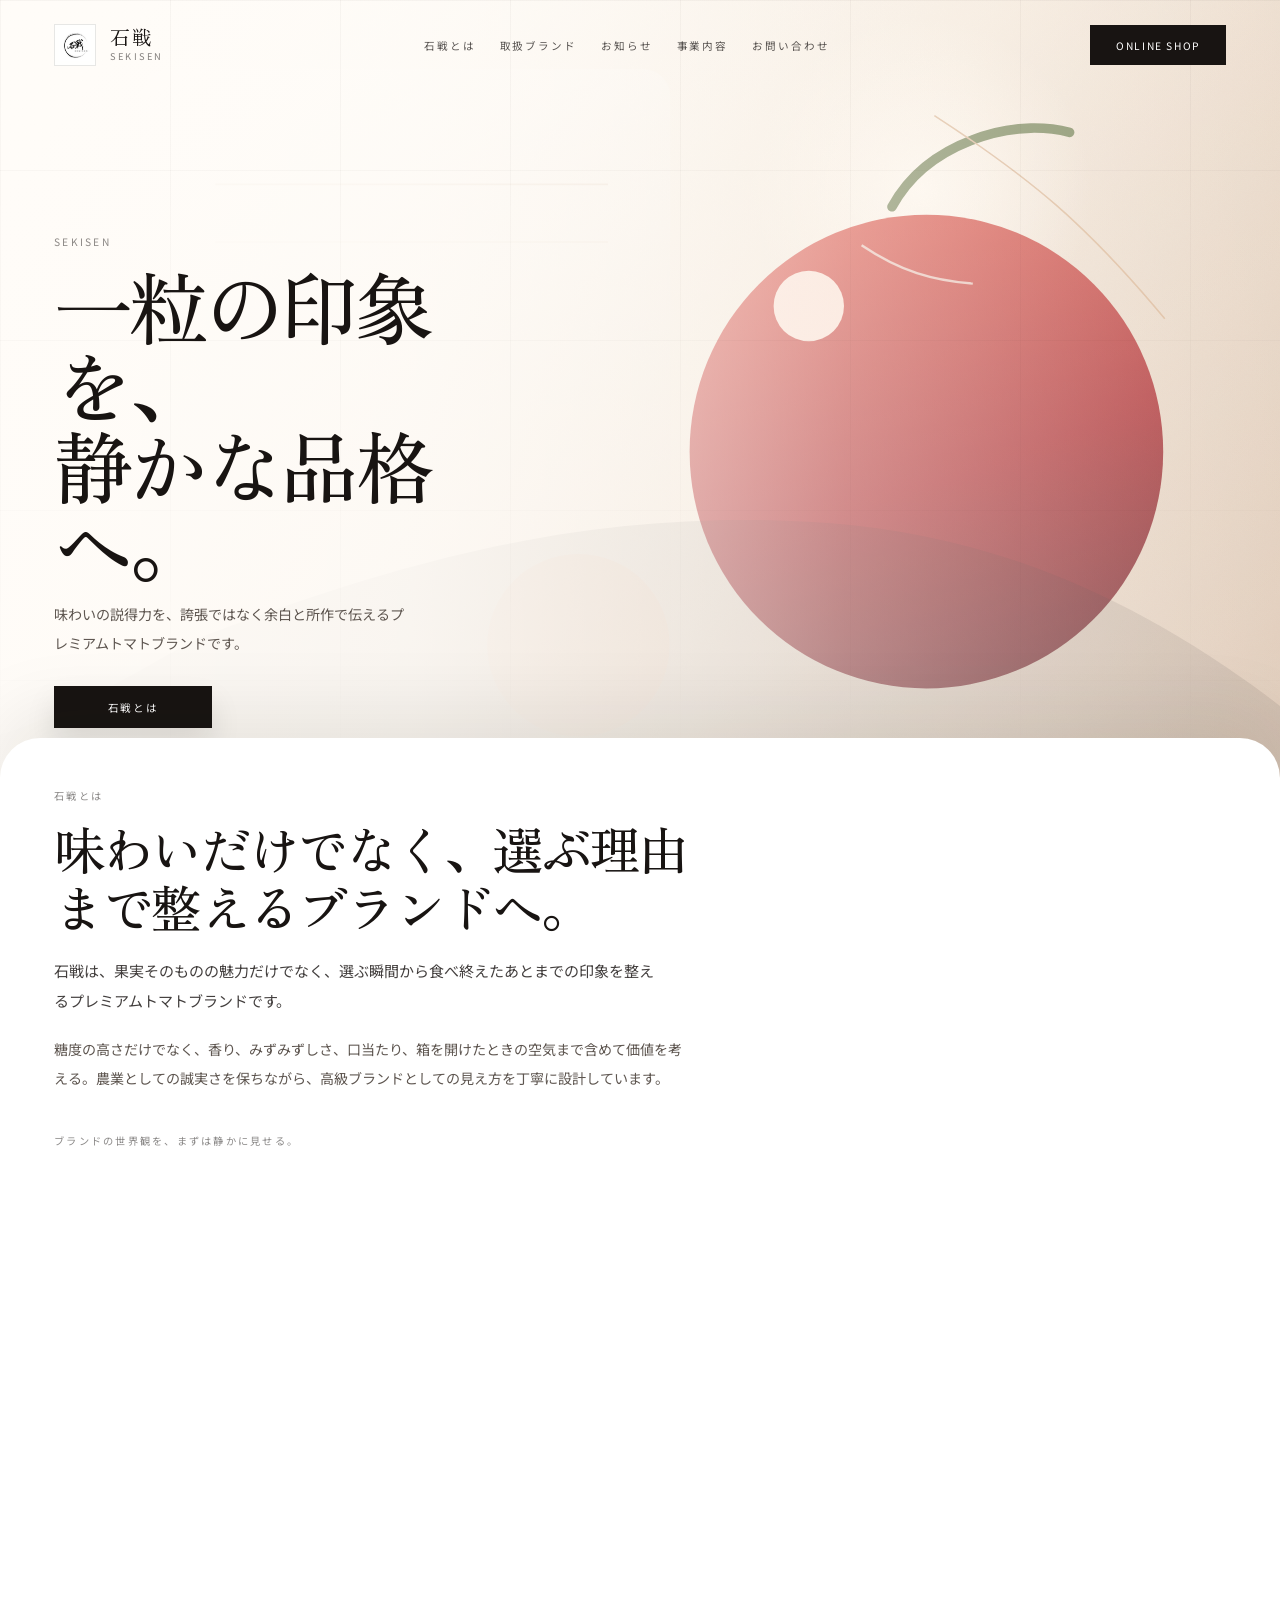
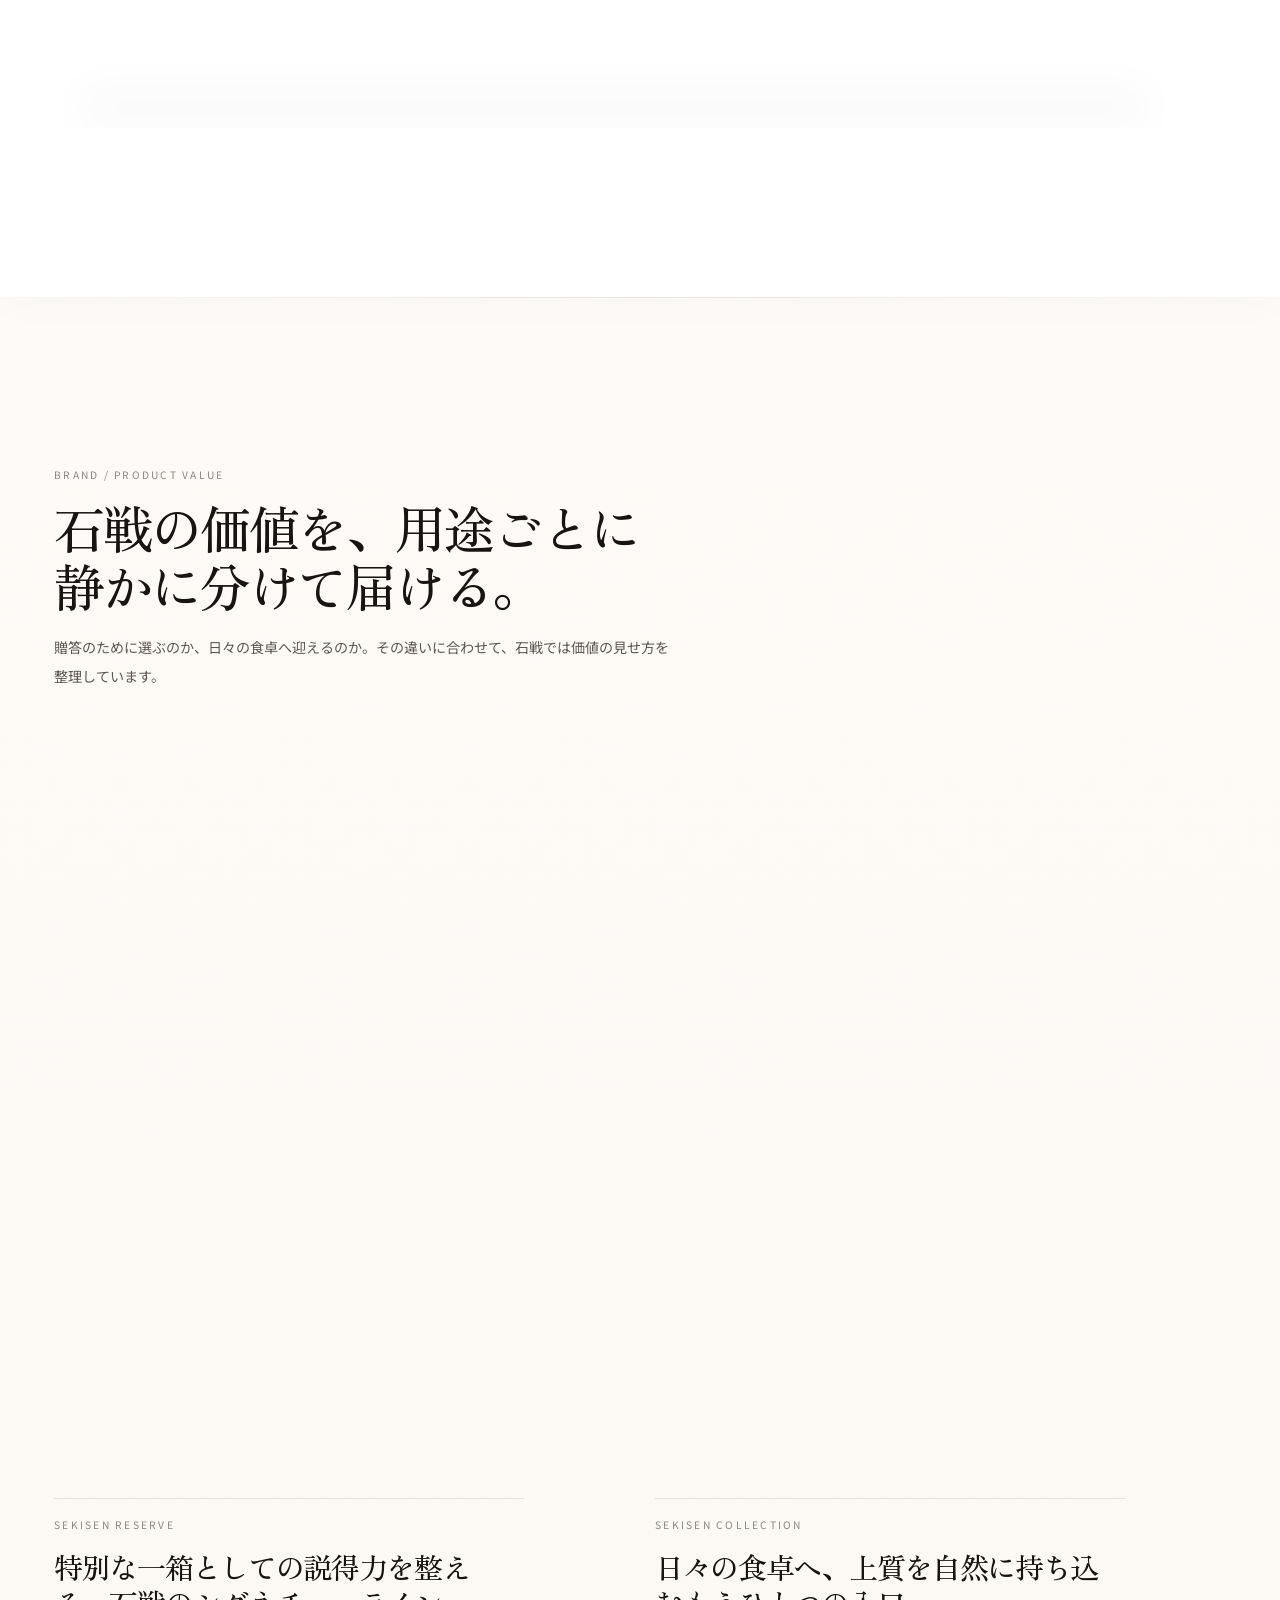
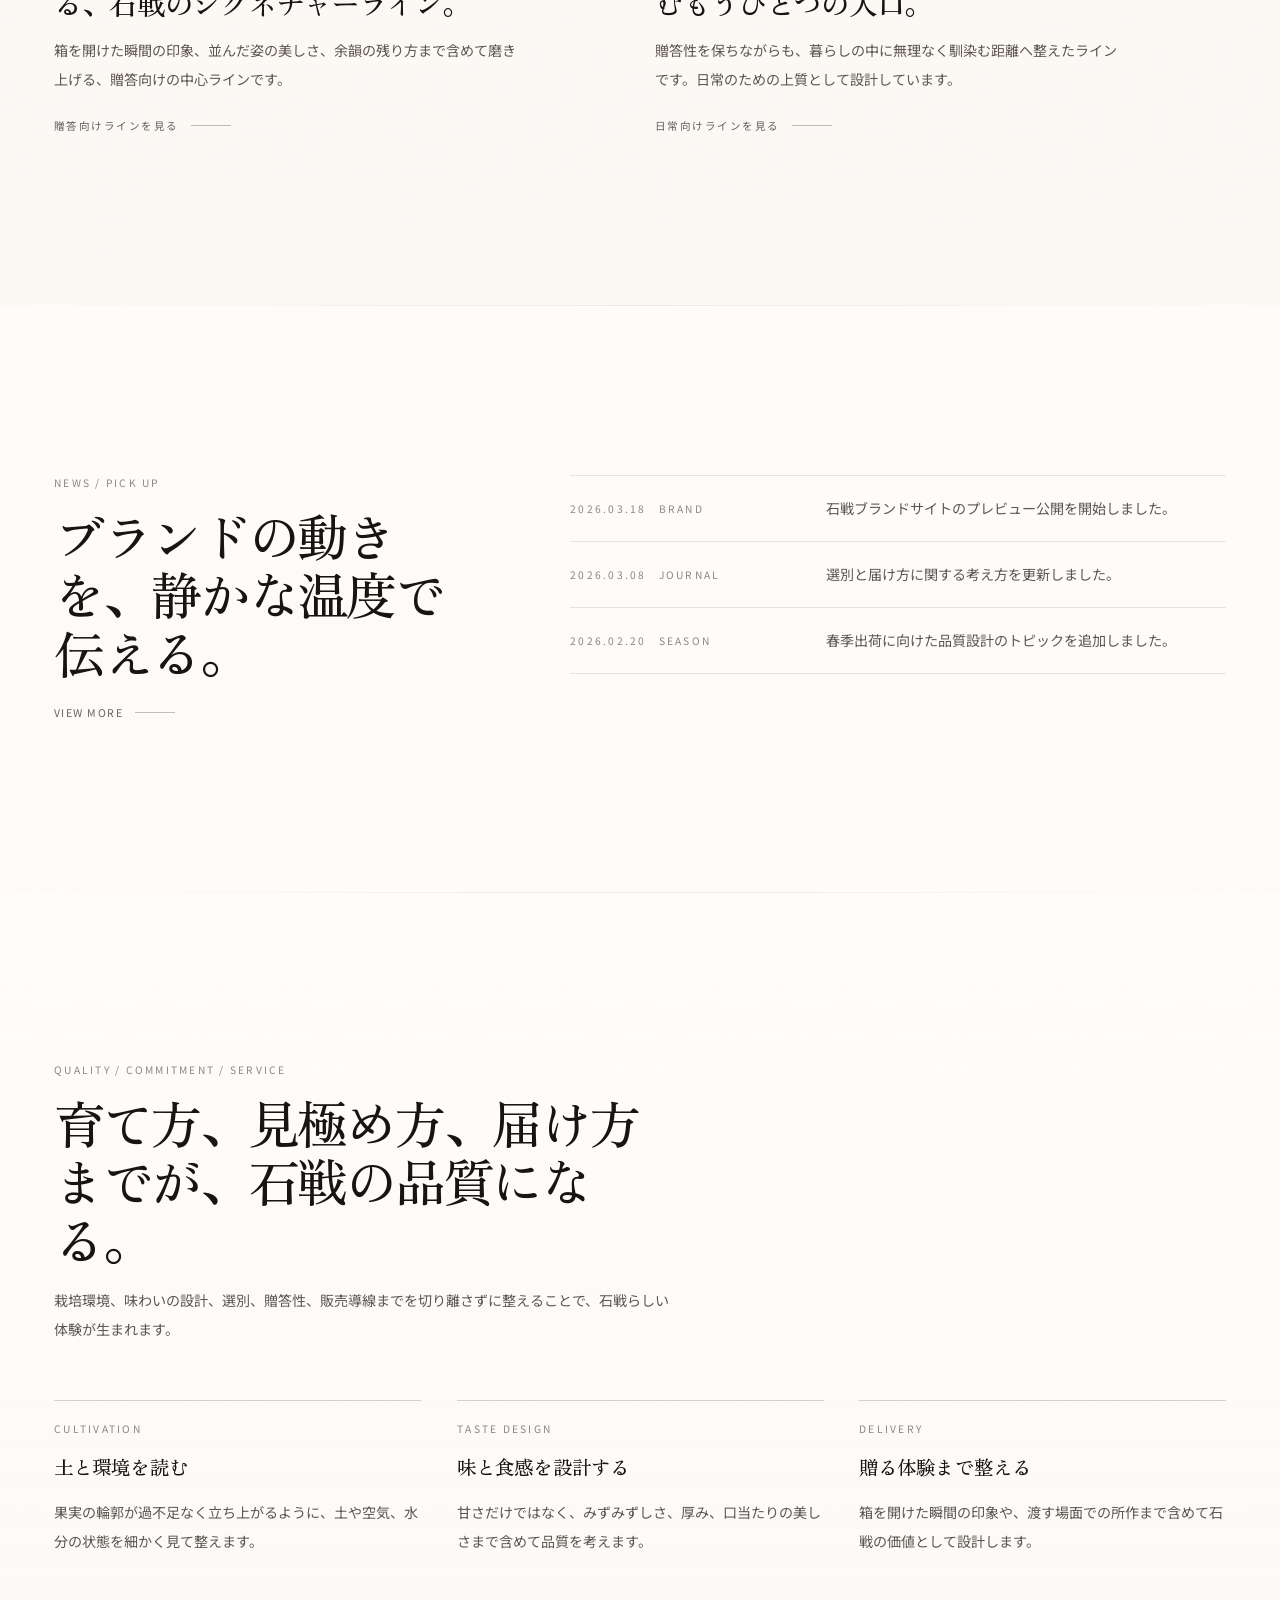
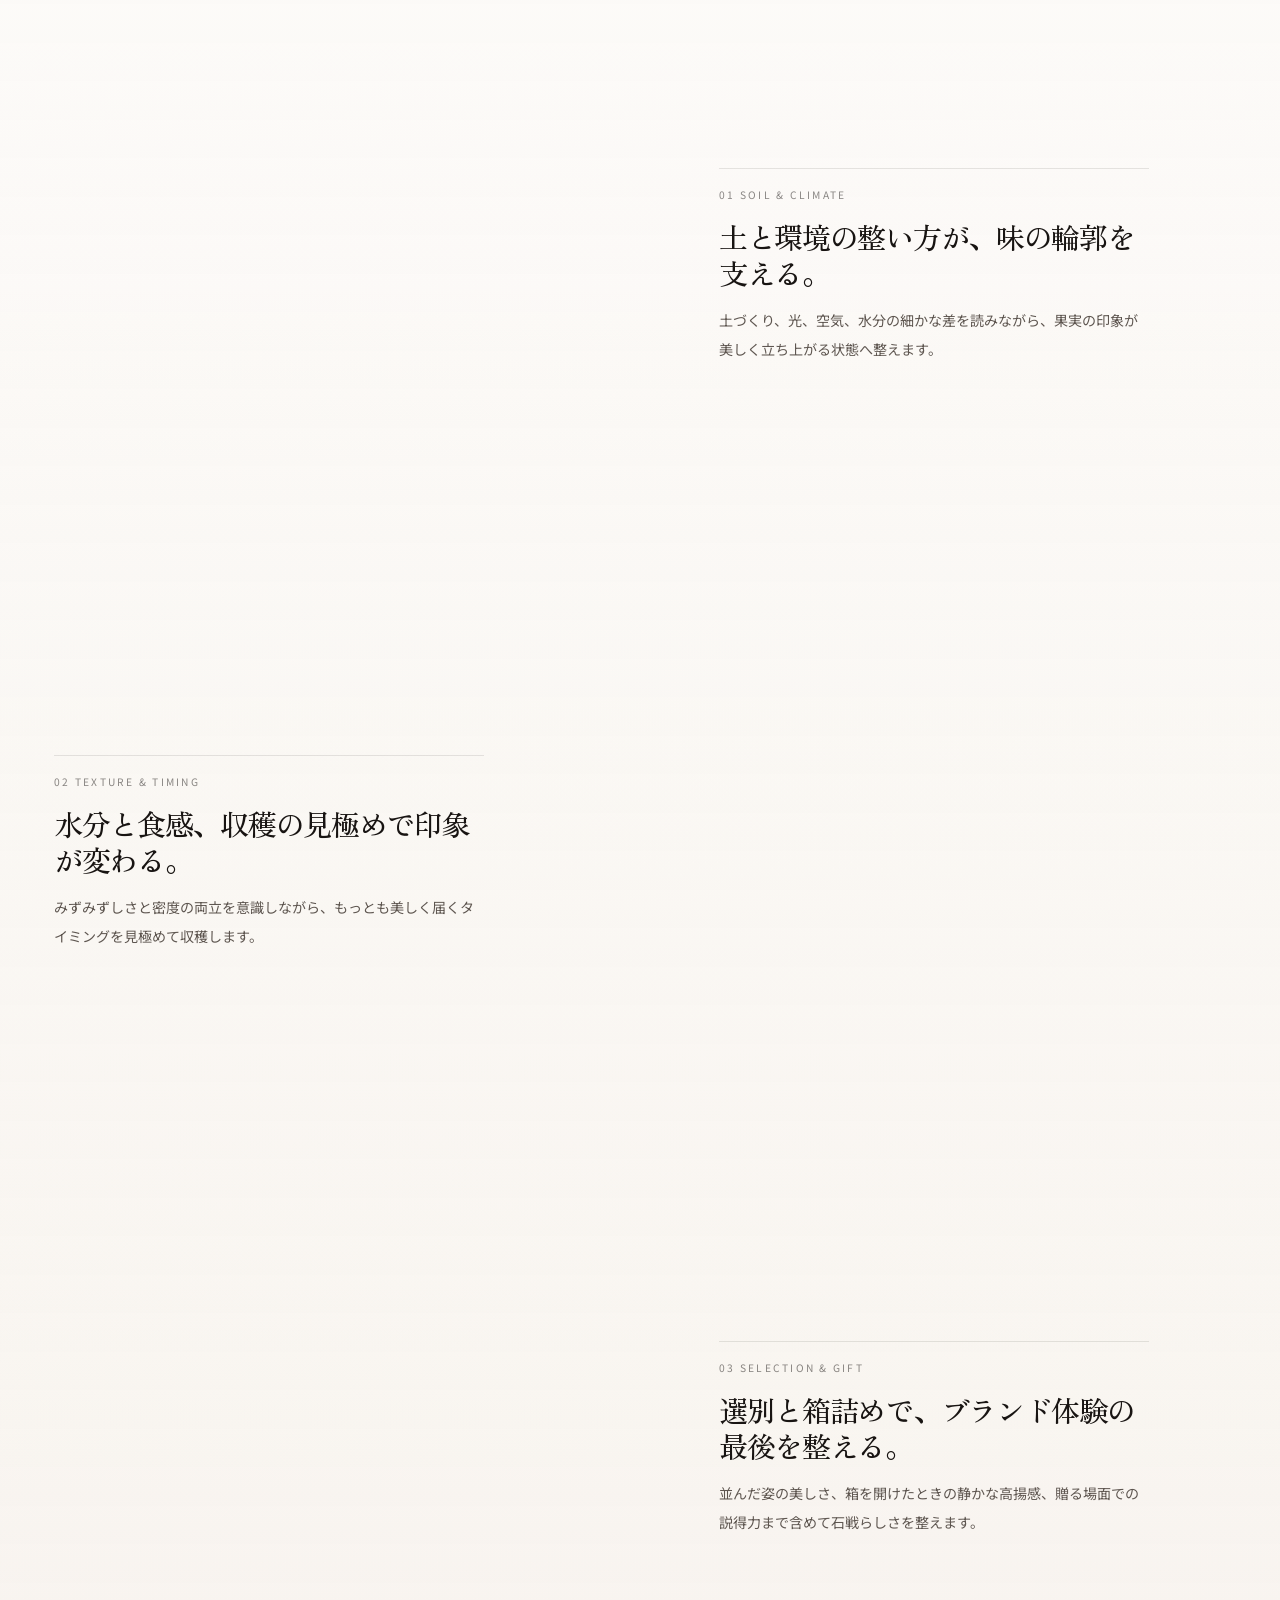
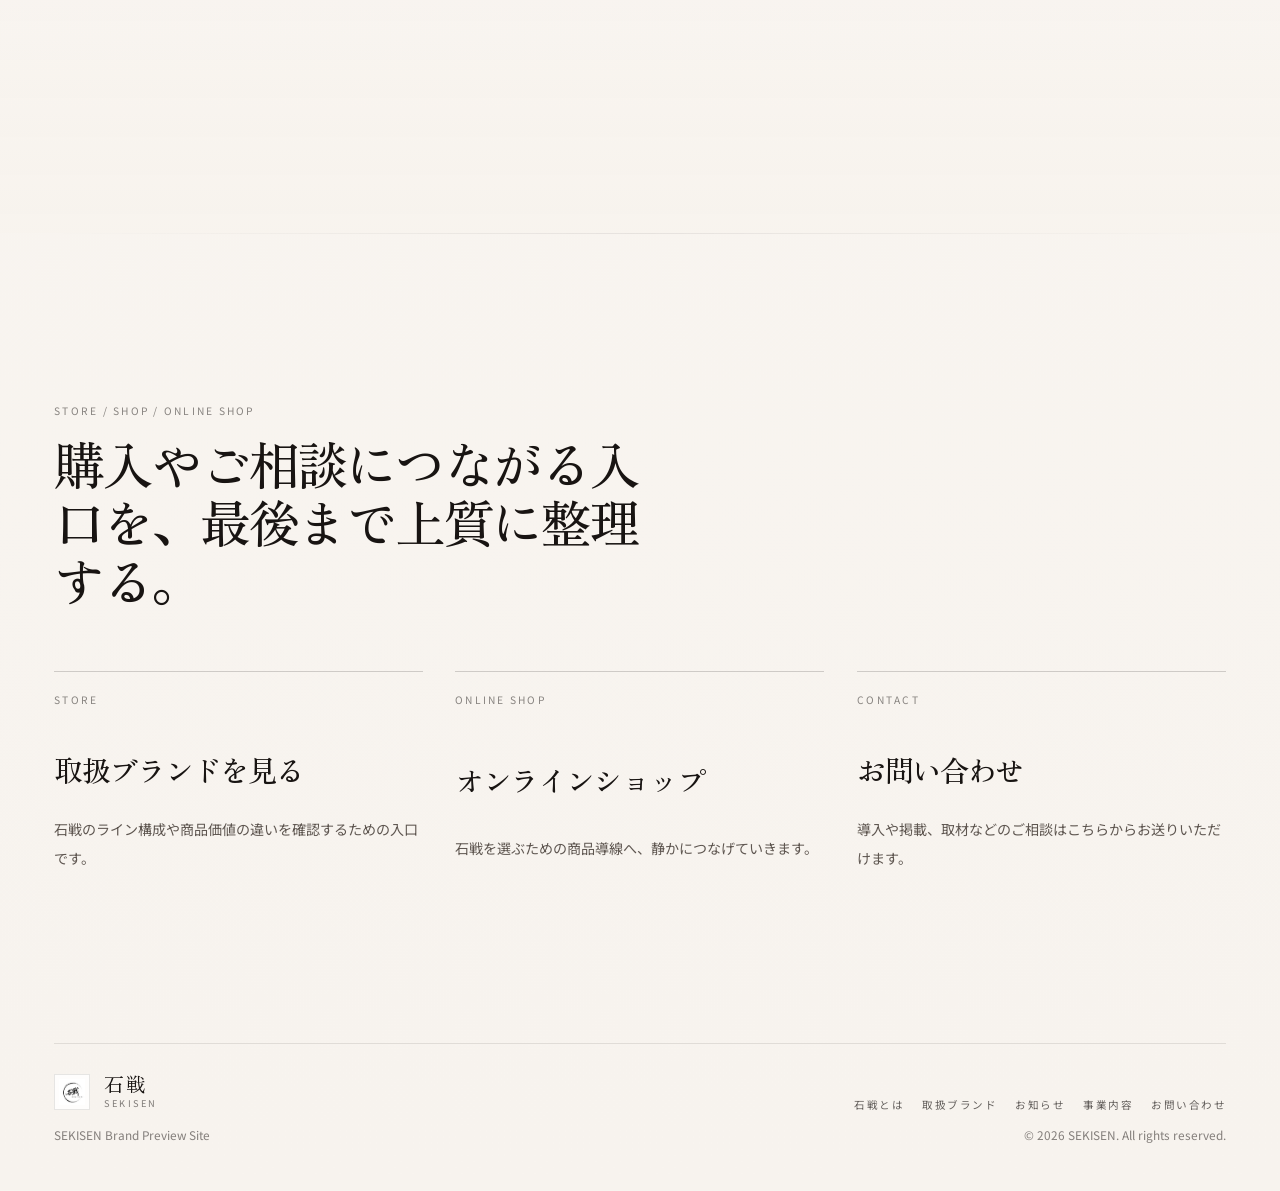
==== commit bf10c5f1: "Make home hero stay sticky with overlapping intro" ====
--- a/index.html
+++ b/index.html
@@ -15,6 +15,160 @@
       rel="stylesheet"
     />
     <link rel="stylesheet" href="./assets/css/styles.css" />
+    <style>
+      body[data-page="home"] .page-shell {
+        overflow: visible;
+      }
+
+      body[data-page="home"] .site-main.site-main--sticky-preview {
+        isolation: isolate;
+      }
+
+      body[data-page="home"] .site-main--sticky-preview .hero-stage {
+        position: relative;
+        z-index: 0;
+        isolation: isolate;
+      }
+
+      body[data-page="home"] .site-main--sticky-preview .section {
+        z-index: 2;
+      }
+
+      body[data-page="home"] .site-main--sticky-preview .hero {
+        position: sticky;
+        top: 0;
+        z-index: 0;
+        height: 100vh;
+        min-height: 100vh;
+        padding: clamp(124px, 18vh, 168px) 0 clamp(36px, 8vh, 78px);
+      }
+
+      body[data-page="home"] .site-main--sticky-preview .hero__layout {
+        min-height: calc(100vh - clamp(124px, 18vh, 168px) - clamp(36px, 8vh, 78px));
+      }
+
+      body[data-page="home"] .site-main--sticky-preview .hero__scroll {
+        justify-self: start;
+      }
+
+      body[data-page="home"] .site-main--sticky-preview .intro-stage {
+        margin-top: clamp(-220px, -18vh, -120px);
+        padding: clamp(34px, 5.6vh, 72px) 0 170px;
+        background: #ffffff;
+        border-radius: 40px 40px 0 0;
+        box-shadow: 0 -28px 70px rgba(24, 20, 18, 0.08);
+        overflow: visible;
+        z-index: 3;
+        scroll-margin-top: 120px;
+      }
+
+      body[data-page="home"] .site-main--sticky-preview .intro-stage::before {
+        display: none;
+      }
+
+      body[data-page="home"] .site-main--sticky-preview .intro-stage__shell {
+        display: grid;
+        grid-template-columns: minmax(0, 1fr);
+        gap: 34px;
+        align-items: start;
+      }
+
+      body[data-page="home"] .site-main--sticky-preview .intro-stage__copy {
+        max-width: 640px;
+        padding: 0;
+        position: relative;
+        z-index: 2;
+      }
+
+      body[data-page="home"] .site-main--sticky-preview .intro-stage__copy .reveal-up {
+        transition-duration: 1480ms;
+      }
+
+      body[data-page="home"] .site-main--sticky-preview .intro-stage__copy .reveal-up--delay {
+        transition-delay: 180ms;
+      }
+
+      body[data-page="home"] .site-main--sticky-preview .intro-stage__copy .reveal-up--delay-2 {
+        transition-delay: 320ms;
+      }
+
+      body[data-page="home"] .site-main--sticky-preview .intro-stage__visual-shell {
+        z-index: 1;
+        max-width: min(1120px, 100%);
+        margin: 6px 0 0;
+      }
+
+      body[data-page="home"] .site-main--sticky-preview .intro-stage__visual-shell::before {
+        inset: auto 24px -24px;
+      }
+
+      body[data-page="home"] .site-main--sticky-preview .intro-stage__visual-panel {
+        padding: 0;
+        border: 0;
+        background: transparent;
+        box-shadow: none;
+      }
+
+      body[data-page="home"] .site-main--sticky-preview .intro-stage__lead {
+        margin-bottom: 16px;
+      }
+
+      body[data-page="home"] .site-main--sticky-preview .intro-stage__gallery {
+        grid-template-columns: 1fr;
+        gap: 0;
+      }
+
+      body[data-page="home"] .site-main--sticky-preview .intro-visual {
+        background: linear-gradient(180deg, #f8f5f0 0%, #f1ece5 100%);
+        border-radius: 28px;
+      }
+
+      body[data-page="home"] .site-main--sticky-preview .intro-visual:not(:first-child) {
+        display: none;
+      }
+
+      body[data-page="home"] .site-main--sticky-preview .intro-visual img {
+        aspect-ratio: 16 / 9.2;
+        box-shadow: 0 26px 58px rgba(24, 20, 18, 0.07);
+      }
+
+      @media (max-width: 900px) {
+        body[data-page="home"] .site-main--sticky-preview .hero {
+          height: 100svh;
+          min-height: 100svh;
+          padding: 104px 0 30px;
+        }
+
+        body[data-page="home"] .site-main--sticky-preview .hero__layout {
+          min-height: calc(100svh - 134px);
+        }
+
+        body[data-page="home"] .site-main--sticky-preview .intro-stage {
+          margin-top: clamp(-108px, -12vh, -68px);
+          padding: 24px 0 86px;
+          border-radius: 28px 28px 0 0;
+          box-shadow: 0 -20px 42px rgba(24, 20, 18, 0.08);
+        }
+
+        body[data-page="home"] .site-main--sticky-preview .intro-stage__shell {
+          gap: 20px;
+        }
+
+        body[data-page="home"] .site-main--sticky-preview .intro-stage__visual-shell::before {
+          inset: auto 16px -16px;
+          height: 34px;
+          filter: blur(12px);
+        }
+
+        body[data-page="home"] .site-main--sticky-preview .intro-visual {
+          border-radius: 20px;
+        }
+
+        body[data-page="home"] .site-main--sticky-preview .intro-visual img {
+          aspect-ratio: 4 / 4.4;
+        }
+      }
+    </style>
   </head>
   <body data-page="home">
     <noscript>
@@ -25,5 +179,77 @@
     <div id="app"></div>
     <script src="./assets/js/content.js" defer></script>
     <script src="./assets/js/main.js" defer></script>
+    <script>
+      window.addEventListener("DOMContentLoaded", function () {
+        if (document.body.getAttribute("data-page") !== "home") {
+          return;
+        }
+
+        var attempts = 0;
+
+        function applyStickyHero() {
+          var main = document.querySelector("#app .site-main");
+          var hero = document.querySelector("#app .hero");
+          var intro = document.querySelector("#app .intro-stage");
+
+          if (!main || !hero || !intro) {
+            attempts += 1;
+
+            if (attempts < 12) {
+              window.setTimeout(applyStickyHero, 120);
+            }
+
+            return;
+          }
+
+          if (hero.parentElement && hero.parentElement.classList.contains("hero-stage")) {
+            return;
+          }
+
+          var heroStage = document.createElement("section");
+          heroStage.className = "hero-stage";
+
+          main.classList.add("site-main--sticky-preview");
+          hero.parentNode.insertBefore(heroStage, hero);
+          heroStage.appendChild(hero);
+          heroStage.appendChild(intro);
+          intro.id = "brand-intro";
+
+          var scrollLink = hero.querySelector(".hero__scroll");
+          if (scrollLink) {
+            scrollLink.setAttribute("href", "#brand-intro");
+          }
+
+          var shell = intro.querySelector(".intro-stage__shell");
+          var copy = intro.querySelector(".intro-stage__copy");
+          var visual = intro.querySelector(".intro-stage__visual-shell");
+
+          if (shell && copy && visual && shell.firstElementChild !== copy) {
+            shell.insertBefore(copy, visual);
+          }
+
+          if (copy) {
+            Array.prototype.forEach.call(
+              copy.querySelectorAll(
+                ".section-kicker, .section-title, .section-lead, .section-text"
+              ),
+              function (node, index) {
+                node.classList.add("reveal-up");
+
+                if (index === 1) {
+                  node.classList.add("reveal-up--delay");
+                }
+
+                if (index >= 2) {
+                  node.classList.add("reveal-up--delay-2");
+                }
+              }
+            );
+          }
+        }
+
+        applyStickyHero();
+      });
+    </script>
   </body>
 </html>
--- a/assets/css/styles.css
+++ b/assets/css/styles.css
@@ -8,11 +8,9 @@
   --ink-faint: rgba(24, 20, 18, 0.54);
   --line: rgba(24, 20, 18, 0.1);
   --line-strong: rgba(24, 20, 18, 0.18);
-  --accent: #8f3128;
-  --moss: #5d6d4a;
   --shadow: 0 24px 56px rgba(24, 20, 18, 0.06);
   --shadow-soft: 0 12px 28px rgba(24, 20, 18, 0.04);
-  --container: min(1360px, calc(100vw - 96px));
+  --container: min(1320px, calc(100vw - 108px));
   --transition: 420ms ease;
 }
 
@@ -81,7 +79,7 @@
 
 .site-header__inner {
   width: var(--container);
-  min-height: 96px;
+  min-height: 90px;
   margin: 0 auto;
   display: grid;
   grid-template-columns: auto 1fr auto;
@@ -107,7 +105,7 @@
 .page-news .site-header__inner,
 .page-experience .site-header__inner,
 .page-contact .site-header__inner {
-  min-height: 80px;
+  min-height: 74px;
 }
 
 .site-header.is-scrolled .brand-mark__symbol,
@@ -116,8 +114,8 @@
 .page-news .brand-mark__symbol,
 .page-experience .brand-mark__symbol,
 .page-contact .brand-mark__symbol {
-  width: 38px;
-  height: 38px;
+  width: 36px;
+  height: 36px;
 }
 
 .site-header.is-scrolled .brand-mark__ja,
@@ -126,7 +124,7 @@
 .page-news .brand-mark__ja,
 .page-experience .brand-mark__ja,
 .page-contact .brand-mark__ja {
-  font-size: 1.2rem;
+  font-size: 1.12rem;
 }
 
 .brand-mark {
@@ -137,8 +135,8 @@
 
 .brand-mark__symbol {
   flex: 0 0 auto;
-  width: 44px;
-  height: 44px;
+  width: 42px;
+  height: 42px;
   padding: 4px;
   border: 1px solid rgba(24, 20, 18, 0.1);
   background: rgba(255, 255, 255, 0.86);
@@ -162,14 +160,14 @@
 
 .brand-mark__ja {
   font-family: "Zen Old Mincho", "Yu Mincho", serif;
-  font-size: 1.32rem;
+  font-size: 1.24rem;
   line-height: 1;
   letter-spacing: 0.1em;
   transition: font-size var(--transition), color var(--transition);
 }
 
 .brand-mark__en {
-  font-size: 0.62rem;
+  font-size: 0.58rem;
   letter-spacing: 0.24em;
   text-transform: uppercase;
   color: var(--ink-faint);
@@ -186,7 +184,7 @@
 .site-nav__link {
   position: relative;
   padding: 8px 0;
-  font-size: 0.72rem;
+  font-size: 0.66rem;
   letter-spacing: 0.18em;
   color: rgba(24, 20, 18, 0.72);
   transition: color var(--transition);
@@ -227,12 +225,12 @@
   display: inline-flex;
   align-items: center;
   justify-content: center;
-  min-width: 128px;
-  min-height: 42px;
-  padding: 10px 18px;
+  min-width: 136px;
+  min-height: 40px;
+  padding: 9px 18px;
   border: 1px solid rgba(24, 20, 18, 0.12);
   background: rgba(255, 255, 255, 0.78);
-  font-size: 0.68rem;
+  font-size: 0.64rem;
   letter-spacing: 0.16em;
   transition:
     transform var(--transition),
@@ -292,7 +290,7 @@
 .hero {
   position: relative;
   min-height: 100svh;
-  padding: 132px 0 88px;
+  padding: 124px 0 108px;
   isolation: isolate;
 }
 
@@ -312,7 +310,7 @@
   inset: 0;
   opacity: 0;
   transform: scale(1.02);
-  transition: opacity 2400ms ease, transform 2400ms ease;
+  transition: opacity 3200ms ease, transform 3200ms ease;
 }
 
 .hero-slide.is-active {
@@ -326,7 +324,7 @@
   object-fit: cover;
   object-position: center;
   transform: scale(1.05);
-  transition: transform 13.2s ease;
+  transition: transform 16.8s ease;
 }
 
 .hero-slide.is-active img {
@@ -350,29 +348,36 @@
 }
 
 .hero__layout {
-  min-height: calc(100svh - 220px);
+  min-height: calc(100svh - 254px);
   display: grid;
   align-content: end;
 }
 
 .hero__copy {
-  max-width: 520px;
+  max-width: 470px;
+  transition:
+    opacity 680ms ease,
+    transform 980ms cubic-bezier(0.2, 0.7, 0.2, 1);
 }
 
 .hero__copy.is-changing {
-  opacity: 0.44;
-  transform: translateY(18px);
+  opacity: 0;
+  transform: translateY(12px);
 }
 
 .hero__eyebrow,
 .section-kicker,
-.commitment-item__label,
 .news-list__meta,
 .news-article__meta,
 .subhero__side-label,
-.intro-stage__lead {
+.about-stage__lead,
+.intro-stage__lead,
+.bottom-link__label,
+.shop-link__label,
+.service-point__number,
+.pillar-card__label {
   margin: 0 0 16px;
-  font-size: 0.7rem;
+  font-size: 0.64rem;
   letter-spacing: 0.22em;
   text-transform: uppercase;
   color: rgba(24, 20, 18, 0.5);
@@ -381,12 +386,14 @@
 .hero__title,
 .section-title,
 .subhero__title,
-.line-block__title,
-.process-row__title,
+.service-block__title,
+.value-card__title,
+.quality-story__title,
+.shop-link__title,
+.pillar-card__title,
 .detail-row__title,
-.guide-block__title,
-.utility-link__title,
-.commitment-item__title,
+.bottom-link__title,
+.service-point__title,
 .contact-panel__title,
 .news-article__title {
   margin: 0;
@@ -396,46 +403,48 @@
 }
 
 .hero__title {
-  font-size: clamp(4.6rem, 7vw, 7.2rem);
-  line-height: 0.95;
+  font-size: clamp(4rem, 6.2vw, 6.1rem);
+  line-height: 1;
 }
 
 .hero__description,
 .section-text,
 .section-lead,
-.line-block__text,
-.process-row__text,
+.service-block__text,
+.value-card__text,
+.quality-story__text,
+.shop-link__text,
+.pillar-card__text,
 .detail-row__text,
-.guide-block__text,
-.commitment-item__text,
+.bottom-link__text,
 .contact-panel__text,
 .news-list__title,
 .news-article__body,
 .subhero__lead,
 .subhero__side-text {
-  font-size: 0.92rem;
-  line-height: 2;
+  font-size: 0.88rem;
+  line-height: 2.05;
   color: var(--ink-soft);
 }
 
 .hero__description {
-  max-width: 400px;
-  margin: 22px 0 0;
+  max-width: 360px;
+  margin: 18px 0 0;
 }
 
 .hero__actions {
-  margin-top: 34px;
+  margin-top: 28px;
 }
 
 .button {
   display: inline-flex;
   align-items: center;
   justify-content: center;
-  min-width: 168px;
-  min-height: 44px;
-  padding: 13px 24px;
+  min-width: 158px;
+  min-height: 42px;
+  padding: 12px 22px;
   border: 1px solid transparent;
-  font-size: 0.7rem;
+  font-size: 0.66rem;
   letter-spacing: 0.16em;
   transition:
     transform var(--transition),
@@ -459,14 +468,14 @@
   grid-template-columns: auto auto 1fr;
   align-items: center;
   gap: 18px;
-  margin-top: 100px;
+  margin-top: 84px;
 }
 
 .hero__counter {
   display: inline-flex;
   align-items: center;
   gap: 12px;
-  font-size: 0.74rem;
+  font-size: 0.68rem;
   letter-spacing: 0.16em;
   text-transform: uppercase;
   color: rgba(24, 20, 18, 0.54);
@@ -500,7 +509,7 @@
 
 .hero__scroll {
   justify-self: end;
-  font-size: 0.7rem;
+  font-size: 0.64rem;
   letter-spacing: 0.2em;
   text-transform: uppercase;
   color: rgba(24, 20, 18, 0.5);
@@ -508,7 +517,7 @@
 
 .section {
   position: relative;
-  padding: 156px 0;
+  padding: 170px 0;
 }
 
 .section::before {
@@ -532,59 +541,84 @@
 
 .section-title,
 .subhero__title {
-  font-size: clamp(3rem, 4.8vw, 5.1rem);
-  line-height: 1.1;
+  font-size: clamp(2.6rem, 4vw, 4.25rem);
+  line-height: 1.14;
 }
 
 .section-lead,
 .subhero__lead {
-  max-width: 640px;
-  margin: 22px 0 0;
-  font-size: 1rem;
-  line-height: 1.95;
+  max-width: 600px;
+  margin: 20px 0 0;
+  font-size: 0.94rem;
+  line-height: 2.02;
   color: rgba(24, 20, 18, 0.82);
 }
 
 .section-text {
-  max-width: 740px;
-  margin: 22px 0 0;
-}
-
+  max-width: 700px;
+  margin: 18px 0 0;
+}
+
+.about-stage,
 .intro-stage {
-  margin-top: -94px;
+  margin-top: 0;
   padding-top: 0;
 }
 
+.about-stage::before,
 .intro-stage::before {
   display: none;
 }
 
-.intro-stage__visuals {
+.about-stage__visuals-shell,
+.intro-stage__visual-shell {
+  position: relative;
+  z-index: 3;
+  max-width: 1180px;
+  margin: -206px auto 0;
+}
+
+.about-stage__visuals-shell::before,
+.intro-stage__visual-shell::before {
+  content: "";
+  position: absolute;
+  inset: auto 34px -26px;
+  height: 64px;
+  background: linear-gradient(180deg, rgba(24, 20, 18, 0.12), rgba(24, 20, 18, 0));
+  filter: blur(22px);
+  opacity: 0.28;
+  pointer-events: none;
+}
+
+.about-stage__visuals,
+.intro-stage__visual-panel {
   position: relative;
   z-index: 2;
-  padding: 54px 54px 60px;
-  border-top: 1px solid rgba(24, 20, 18, 0.08);
-  border-left: 1px solid rgba(24, 20, 18, 0.08);
-  border-right: 1px solid rgba(24, 20, 18, 0.08);
+  overflow: hidden;
+  padding: 48px 48px 54px;
+  border: 1px solid rgba(24, 20, 18, 0.08);
   background:
-    linear-gradient(180deg, rgba(255, 255, 255, 0.96), rgba(248, 243, 236, 0.94));
-  box-shadow: var(--shadow);
-}
-
+    linear-gradient(180deg, rgba(255, 255, 255, 0.97), rgba(248, 243, 236, 0.95));
+  box-shadow: 0 30px 76px rgba(24, 20, 18, 0.1);
+}
+
+.about-stage__lead,
 .intro-stage__lead {
-  margin-bottom: 28px;
-}
-
+  margin-bottom: 24px;
+}
+
+.about-stage__gallery,
 .intro-stage__gallery {
   display: grid;
-  grid-template-columns: 1.7fr 0.9fr 0.9fr;
-  gap: 20px;
+  grid-template-columns: 2.1fr 1fr 1fr;
+  gap: 18px;
   align-items: end;
 }
 
 .intro-visual {
   margin: 0;
   overflow: hidden;
+  background: rgba(255, 255, 255, 0.3);
 }
 
 .intro-visual img {
@@ -594,106 +628,269 @@
   box-shadow: var(--shadow-soft);
 }
 
+.intro-visual--delay-2 {
+  transition-delay: 160ms;
+}
+
+.intro-visual--delay-3 {
+  transition-delay: 280ms;
+}
+
 .intro-visual--1 {
-  height: min(620px, 46vw);
+  height: min(600px, 44vw);
 }
 
 .intro-visual--2 {
-  height: min(420px, 30vw);
-  transform: translateY(-42px);
+  height: min(360px, 27vw);
+  transform: translateY(-34px);
 }
 
 .intro-visual--3 {
-  height: min(340px, 24vw);
-}
-
+  height: min(420px, 31vw);
+}
+
+.about-stage__copy,
 .intro-stage__copy {
-  max-width: 820px;
-  padding: 84px 0 0;
-}
-
-.line-section__stack,
-.process-section__stack,
-.detail-section__stack {
-  margin-top: 74px;
-}
-
-.line-block,
-.process-row,
-.detail-row {
-  display: grid;
-  grid-template-columns: minmax(0, 1.05fr) minmax(0, 0.95fr);
-  gap: 82px;
-  align-items: center;
-}
-
-.line-block + .line-block,
-.process-row + .process-row,
-.detail-row + .detail-row {
-  margin-top: 128px;
-}
-
-.line-block--reverse,
-.process-row--reverse,
-.detail-row--reverse {
-  grid-template-columns: minmax(0, 0.95fr) minmax(0, 1.05fr);
-}
-
-.line-block--reverse .line-block__media,
-.process-row--reverse .process-row__media,
-.detail-row--reverse .detail-row__media {
-  order: 2;
-}
-
-.line-block--reverse .line-block__copy,
-.process-row--reverse .process-row__copy,
-.detail-row--reverse .detail-row__copy {
-  order: 1;
-}
-
-.line-block__media,
-.process-row__media,
-.detail-row__media,
-.guide-block__media {
+  max-width: 760px;
+  padding: 88px 0 0;
+}
+
+.value-stage__grid {
+  display: grid;
+  grid-template-columns: repeat(2, minmax(0, 1fr));
+  gap: 30px;
+  margin-top: 68px;
+}
+
+.value-card {
+  display: grid;
+  gap: 26px;
+}
+
+.value-card__media,
+.quality-story__media {
   margin: 0;
-}
-
-.line-block__media img,
-.process-row__media img,
-.detail-row__media img,
-.guide-block__media img {
+  overflow: hidden;
+}
+
+.value-card__media img {
   width: 100%;
   aspect-ratio: 4 / 5;
   object-fit: cover;
   box-shadow: var(--shadow-soft);
-}
-
-.line-block__copy,
-.process-row__copy,
+  transition: transform 1800ms cubic-bezier(0.2, 0.65, 0.2, 1);
+}
+
+.value-card__copy {
+  max-width: 470px;
+  padding-top: 18px;
+  border-top: 1px solid var(--line);
+}
+
+.value-card__title,
+.quality-story__title,
+.shop-link__title,
+.pillar-card__title {
+  margin-top: 16px;
+  font-size: 1.82rem;
+  line-height: 1.24;
+}
+
+.value-card__text,
+.quality-story__text,
+.shop-link__text,
+.pillar-card__text {
+  margin: 16px 0 0;
+}
+
+.value-card__action {
+  display: inline-flex;
+  align-items: center;
+  gap: 12px;
+  margin-top: 24px;
+  font-size: 0.66rem;
+  letter-spacing: 0.14em;
+  color: rgba(24, 20, 18, 0.66);
+}
+
+.value-card__action::after {
+  content: "";
+  width: 40px;
+  height: 1px;
+  background: currentColor;
+  opacity: 0.4;
+}
+
+.quality-stage {
+  background: linear-gradient(180deg, rgba(255, 255, 255, 0.68), rgba(247, 242, 236, 0.42));
+}
+
+.quality-stage__pillars {
+  display: grid;
+  grid-template-columns: repeat(3, minmax(0, 1fr));
+  gap: 36px;
+  margin-top: 56px;
+}
+
+.pillar-card {
+  padding-top: 20px;
+  border-top: 1px solid var(--line-strong);
+}
+
+.pillar-card__title {
+  font-size: 1.22rem;
+  line-height: 1.55;
+}
+
+.quality-stage__stories {
+  margin-top: 86px;
+}
+
+.quality-story {
+  display: grid;
+  grid-template-columns: minmax(0, 1.05fr) minmax(0, 0.95fr);
+  gap: 104px;
+  align-items: center;
+}
+
+.quality-story + .quality-story {
+  margin-top: 138px;
+}
+
+.quality-story--reverse {
+  grid-template-columns: minmax(0, 0.95fr) minmax(0, 1.05fr);
+}
+
+.quality-story--reverse .quality-story__media {
+  order: 2;
+}
+
+.quality-story--reverse .quality-story__copy {
+  order: 1;
+}
+
+.quality-story__media img {
+  width: 100%;
+  aspect-ratio: 5 / 4;
+  object-fit: cover;
+  box-shadow: var(--shadow-soft);
+  transition: transform 1800ms cubic-bezier(0.2, 0.65, 0.2, 1);
+}
+
+.quality-story__copy {
+  max-width: 430px;
+  padding-top: 18px;
+  border-top: 1px solid var(--line);
+}
+
+.shop-stage__grid {
+  display: grid;
+  grid-template-columns: repeat(3, minmax(0, 1fr));
+  gap: 32px;
+  margin-top: 62px;
+}
+
+.shop-link {
+  display: grid;
+  gap: 12px;
+  padding-top: 20px;
+  border-top: 1px solid var(--line-strong);
+}
+
+.service-points,
+.links-section__grid,
+.contact-page__grid {
+  display: grid;
+  gap: 24px;
+}
+
+.brand-section__stack,
+.service-section__stack,
+.detail-section__stack {
+  margin-top: 86px;
+}
+
+.brand-row,
+.service-block,
+.detail-row {
+  display: grid;
+  grid-template-columns: minmax(0, 1.05fr) minmax(0, 0.95fr);
+  gap: 104px;
+  align-items: center;
+}
+
+.brand-row + .brand-row,
+.service-block + .service-block,
+.detail-row + .detail-row {
+  margin-top: 138px;
+}
+
+.brand-row--reverse,
+.service-block--reverse,
+.detail-row--reverse {
+  grid-template-columns: minmax(0, 0.95fr) minmax(0, 1.05fr);
+}
+
+.brand-row--reverse .brand-row__media,
+.service-block--reverse .service-block__media,
+.detail-row--reverse .detail-row__media {
+  order: 2;
+}
+
+.brand-row--reverse .brand-row__copy,
+.service-block--reverse .service-block__copy,
+.detail-row--reverse .detail-row__copy {
+  order: 1;
+}
+
+.brand-row__media,
+.service-block__media,
+.detail-row__media {
+  margin: 0;
+  overflow: hidden;
+}
+
+.brand-row__media img,
+.service-block__media img {
+  width: 100%;
+  aspect-ratio: 5 / 4;
+  object-fit: cover;
+  box-shadow: var(--shadow-soft);
+  transition: transform 1800ms cubic-bezier(0.2, 0.65, 0.2, 1);
+}
+
+.detail-row__media img {
+  width: 100%;
+  aspect-ratio: 4 / 5;
+  object-fit: cover;
+  box-shadow: var(--shadow-soft);
+  transition: transform 1800ms cubic-bezier(0.2, 0.65, 0.2, 1);
+}
+
+.brand-row__copy,
+.service-block__copy,
 .detail-row__copy {
-  max-width: 460px;
-  padding-top: 22px;
+  max-width: 430px;
+  padding-top: 18px;
   border-top: 1px solid var(--line);
 }
 
-.line-block__title,
-.process-row__title,
+.brand-row__title,
+.service-block__title,
 .detail-row__title,
-.guide-block__title,
-.commitment-item__title,
-.utility-link__title,
+.bottom-link__title,
+.service-point__title,
 .contact-panel__title,
 .news-article__title {
-  margin-top: 18px;
-  font-size: 2.16rem;
-  line-height: 1.18;
-}
-
-.line-block__text,
-.process-row__text,
+  margin-top: 16px;
+  font-size: 1.82rem;
+  line-height: 1.24;
+}
+
+.brand-row__text,
+.service-block__text,
 .detail-row__text,
-.guide-block__text,
-.commitment-item__text,
+.bottom-link__text,
 .contact-panel__text,
 .news-article__body {
   margin: 16px 0 0;
@@ -706,7 +903,7 @@
 .news-section__layout {
   display: grid;
   grid-template-columns: minmax(320px, 420px) minmax(0, 1fr);
-  gap: 80px;
+  gap: 96px;
   align-items: start;
 }
 
@@ -726,7 +923,7 @@
   grid-template-columns: minmax(210px, 240px) 1fr;
   gap: 16px;
   align-items: center;
-  padding: 22px 0;
+  padding: 18px 0;
   transition: transform var(--transition);
 }
 
@@ -745,58 +942,44 @@
   margin: 0;
 }
 
-.commitment-section__grid {
-  display: grid;
+.service-section {
+  background: linear-gradient(180deg, rgba(255, 255, 255, 0.68), rgba(247, 242, 236, 0.42));
+}
+
+.service-points {
+  grid-template-columns: repeat(5, minmax(0, 1fr));
+  margin-top: 62px;
+}
+
+.service-point {
+  padding-top: 16px;
+  border-top: 1px solid var(--line-strong);
+}
+
+.service-point__title {
+  margin-top: 10px;
+  font-size: 1rem;
+  line-height: 1.6;
+}
+
+.links-section__grid {
   grid-template-columns: repeat(3, minmax(0, 1fr));
-  gap: 36px;
-  margin-top: 56px;
-}
-
-.commitment-item {
-  padding-top: 22px;
+  gap: 32px;
+  margin-top: 62px;
+}
+
+.bottom-link {
+  display: grid;
+  gap: 12px;
+  padding-top: 20px;
   border-top: 1px solid var(--line-strong);
 }
 
-.guide-section__grid {
-  display: grid;
-  grid-template-columns: repeat(2, minmax(0, 1fr));
-  gap: 24px;
-  margin-top: 58px;
-}
-
-.guide-block {
-  display: grid;
-  gap: 26px;
-  padding: 26px 0 0;
-  border-top: 1px solid var(--line-strong);
-}
-
-.guide-block__copy {
-  max-width: 420px;
-}
-
-.utility-section {
-  padding-bottom: 140px;
-}
-
-.utility-section__grid {
-  display: grid;
-  grid-template-columns: repeat(4, minmax(0, 1fr));
-  gap: 22px;
-  margin-top: 56px;
-}
-
-.utility-link {
-  display: grid;
-  gap: 16px;
-  padding-top: 24px;
-  border-top: 1px solid var(--line-strong);
-}
-
-.utility-link__meta,
+.bottom-link__label,
 .text-link,
-.site-footer__nav a {
-  font-size: 0.72rem;
+.site-footer__nav a,
+.story-meta {
+  font-size: 0.66rem;
   letter-spacing: 0.14em;
   color: rgba(24, 20, 18, 0.66);
 }
@@ -817,7 +1000,7 @@
 }
 
 .subhero {
-  padding: 176px 0 68px;
+  padding: 164px 0 64px;
 }
 
 .subhero__layout {
@@ -861,13 +1044,12 @@
 }
 
 .contact-page__grid {
-  display: grid;
   grid-template-columns: repeat(2, minmax(0, 1fr));
   gap: 26px;
 }
 
 .contact-panel {
-  padding: 30px;
+  padding: 28px;
   border: 1px solid rgba(24, 20, 18, 0.08);
   background:
     linear-gradient(180deg, rgba(255, 255, 255, 0.95), rgba(247, 242, 235, 0.92));
@@ -900,7 +1082,7 @@
 .site-footer__note,
 .site-footer__copyright {
   margin: 0;
-  font-size: 0.78rem;
+  font-size: 0.74rem;
   color: rgba(24, 20, 18, 0.52);
 }
 
@@ -927,28 +1109,73 @@
 .reveal-up,
 .reveal-side,
 .reveal-scale,
-.reveal-track {
+.reveal-track,
+.reveal-mask {
   opacity: 0;
+  will-change: transform, opacity, clip-path;
   transition:
-    opacity 920ms ease,
-    transform 920ms cubic-bezier(0.2, 0.7, 0.2, 1);
+    opacity 1180ms ease,
+    transform 1180ms cubic-bezier(0.2, 0.7, 0.2, 1);
 }
 
 .reveal-up {
-  transform: translateY(26px);
+  transform: translateY(18px);
 }
 
 .reveal-side--left {
-  transform: translateX(-38px);
+  transform: translateX(-18px);
 }
 
 .reveal-side--right,
 .reveal-track {
-  transform: translateX(42px);
+  transform: translateX(20px);
 }
 
 .reveal-scale {
-  transform: scale(0.975);
+  transform: scale(0.988);
+}
+
+.reveal-rise {
+  opacity: 0;
+  transform: translateY(76px);
+  clip-path: inset(100% 0 0 0);
+  will-change: transform, opacity, clip-path;
+  transition:
+    opacity 980ms ease,
+    transform 1480ms cubic-bezier(0.2, 0.72, 0.2, 1),
+    clip-path 1480ms cubic-bezier(0.2, 0.72, 0.2, 1);
+}
+
+.reveal-rise--hero {
+  transition-delay: 180ms;
+}
+
+.reveal-mask {
+  transform: translateY(18px);
+  clip-path: inset(0 0 100% 0);
+  transition:
+    opacity 1180ms ease,
+    transform 1380ms cubic-bezier(0.2, 0.7, 0.2, 1),
+    clip-path 1380ms cubic-bezier(0.2, 0.7, 0.2, 1);
+}
+
+.reveal-mask img {
+  transform: scale(1.06);
+}
+
+.reveal-mask--right {
+  transform: translateX(22px);
+  clip-path: inset(0 100% 0 0);
+}
+
+.reveal-mask--left {
+  transform: translateX(-22px);
+  clip-path: inset(0 0 0 100%);
+}
+
+.reveal-mask--sweep {
+  transform: translateX(26px);
+  clip-path: inset(0 100% 0 0);
 }
 
 .reveal-up--delay {
@@ -962,9 +1189,23 @@
 .reveal-up.is-visible,
 .reveal-side.is-visible,
 .reveal-scale.is-visible,
-.reveal-track.is-visible {
+.reveal-track.is-visible,
+.reveal-mask.is-visible,
+.reveal-rise.is-visible {
   opacity: 1;
   transform: translate3d(0, 0, 0) scale(1);
+}
+
+.reveal-rise.is-visible {
+  clip-path: inset(0 0 0 0);
+}
+
+.reveal-mask.is-visible {
+  clip-path: inset(0 0 0 0);
+}
+
+.reveal-mask.is-visible img {
+  transform: scale(1);
 }
 
 @media (max-width: 1200px) {
@@ -972,30 +1213,39 @@
     --container: min(100vw - 64px, 100%);
   }
 
+  .about-stage__gallery,
   .intro-stage__gallery,
   .news-section__layout,
-  .line-block,
-  .line-block--reverse,
-  .process-row,
-  .process-row--reverse,
+  .brand-row,
+  .brand-row--reverse,
+  .service-block,
+  .service-block--reverse,
+  .quality-story,
+  .quality-story--reverse,
   .detail-row,
   .detail-row--reverse,
   .subhero__layout {
     grid-template-columns: 1fr;
   }
 
-  .line-block--reverse .line-block__media,
-  .line-block--reverse .line-block__copy,
-  .process-row--reverse .process-row__media,
-  .process-row--reverse .process-row__copy,
+  .brand-row--reverse .brand-row__media,
+  .brand-row--reverse .brand-row__copy,
+  .service-block--reverse .service-block__media,
+  .service-block--reverse .service-block__copy,
   .detail-row--reverse .detail-row__media,
   .detail-row--reverse .detail-row__copy {
     order: initial;
   }
 
-  .commitment-section__grid,
-  .guide-section__grid,
-  .utility-section__grid,
+  .quality-story--reverse .quality-story__media,
+  .quality-story--reverse .quality-story__copy {
+    order: initial;
+  }
+
+  .service-points,
+  .quality-stage__pillars,
+  .shop-stage__grid,
+  .links-section__grid,
   .contact-page__grid {
     grid-template-columns: 1fr 1fr;
   }
@@ -1015,7 +1265,7 @@
   }
 
   .site-header__inner {
-    min-height: 76px;
+    min-height: 74px;
     grid-template-columns: auto auto;
     justify-content: space-between;
     gap: 18px;
@@ -1027,7 +1277,7 @@
   .page-news .site-header__inner,
   .page-experience .site-header__inner,
   .page-contact .site-header__inner {
-    min-height: 72px;
+    min-height: 68px;
   }
 
   .site-header__utilities {
@@ -1036,7 +1286,7 @@
 
   .site-nav {
     position: fixed;
-    top: 76px;
+    top: 74px;
     left: 0;
     right: 0;
     display: grid;
@@ -1060,7 +1310,7 @@
 
   .site-nav__link {
     padding: 10px 0;
-    font-size: 0.88rem;
+    font-size: 0.84rem;
     letter-spacing: 0.08em;
   }
 
@@ -1079,8 +1329,8 @@
   .page-news .brand-mark__symbol,
   .page-experience .brand-mark__symbol,
   .page-contact .brand-mark__symbol {
-    width: 40px;
-    height: 40px;
+    width: 38px;
+    height: 38px;
   }
 
   .brand-mark__ja,
@@ -1090,11 +1340,11 @@
   .page-news .brand-mark__ja,
   .page-experience .brand-mark__ja,
   .page-contact .brand-mark__ja {
-    font-size: 1.18rem;
+    font-size: 1.08rem;
   }
 
   .hero {
-    padding: 108px 0 48px;
+    padding: 102px 0 52px;
   }
 
   .hero__veil {
@@ -1104,7 +1354,7 @@
   }
 
   .hero__layout {
-    min-height: calc(100svh - 156px);
+    min-height: calc(100svh - 162px);
     align-content: end;
   }
 
@@ -1113,8 +1363,8 @@
   }
 
   .hero__title {
-    font-size: clamp(3.4rem, 15vw, 5.6rem);
-    line-height: 0.98;
+    font-size: clamp(3rem, 14vw, 4.8rem);
+    line-height: 1.02;
   }
 
   .hero__description {
@@ -1125,7 +1375,7 @@
     grid-template-columns: 1fr;
     justify-items: start;
     gap: 12px;
-    margin-top: 60px;
+    margin-top: 54px;
   }
 
   .hero__scroll {
@@ -1133,7 +1383,7 @@
   }
 
   .section {
-    padding: 108px 0;
+    padding: 98px 0;
   }
 
   .section::before {
@@ -1142,7 +1392,7 @@
 
   .section-title,
   .subhero__title {
-    font-size: clamp(2.6rem, 10vw, 4rem);
+    font-size: clamp(2.2rem, 9vw, 3.4rem);
     line-height: 1.14;
   }
 
@@ -1150,32 +1400,41 @@
   .subhero__lead,
   .section-text,
   .hero__description,
-  .line-block__text,
-  .process-row__text,
+  .brand-row__text,
+  .service-block__text,
   .detail-row__text,
-  .guide-block__text,
-  .commitment-item__text,
+  .bottom-link__text,
   .contact-panel__text,
   .news-list__title,
   .news-article__body,
   .subhero__side-text {
-    font-size: 0.95rem;
-    line-height: 1.92;
-  }
-
-  .intro-stage {
-    margin-top: -18px;
-  }
-
-  .intro-stage__visuals {
-    padding: 28px 22px 30px;
-  }
-
-  .intro-stage__lead {
+    font-size: 0.92rem;
+    line-height: 1.86;
+  }
+
+  .about-stage {
+    margin-top: 0;
+  }
+
+  .about-stage__visuals-shell {
+    margin-top: -54px;
+  }
+
+  .about-stage__visuals-shell::before {
+    inset: auto 18px -18px;
+    height: 42px;
+    filter: blur(16px);
+  }
+
+  .about-stage__visuals {
+    padding: 24px 20px 26px;
+  }
+
+  .about-stage__lead {
     margin-bottom: 18px;
   }
 
-  .intro-stage__gallery {
+  .about-stage__gallery {
     gap: 14px;
   }
 
@@ -1186,14 +1445,38 @@
     transform: none;
   }
 
+  .about-stage__copy {
+    padding-top: 34px;
+  }
+
+  .intro-stage {
+    margin-top: 0;
+  }
+
+  .intro-stage__visual-shell {
+    margin-top: -54px;
+  }
+
+  .intro-stage__visual-shell::before {
+    inset: auto 18px -18px;
+    height: 42px;
+    filter: blur(16px);
+  }
+
+  .intro-stage__visual-panel {
+    padding: 24px 20px 26px;
+  }
+
+  .intro-stage__lead {
+    margin-bottom: 18px;
+  }
+
+  .intro-stage__gallery {
+    gap: 14px;
+  }
+
   .intro-stage__copy {
-    padding-top: 44px;
-  }
-
-  .line-block + .line-block,
-  .process-row + .process-row,
-  .detail-row + .detail-row {
-    margin-top: 88px;
+    padding-top: 34px;
   }
 
   .news-list__link {
@@ -1201,22 +1484,34 @@
     gap: 10px;
   }
 
-  .commitment-section__grid,
-  .guide-section__grid,
-  .utility-section__grid,
+  .brand-row + .brand-row,
+  .service-block + .service-block,
+  .quality-story + .quality-story,
+  .detail-row + .detail-row {
+    margin-top: 74px;
+  }
+
+  .service-points,
+  .value-stage__grid,
+  .quality-stage__pillars,
+  .shop-stage__grid,
+  .links-section__grid,
   .contact-page__grid {
     grid-template-columns: 1fr;
   }
 
-  .line-block__title,
-  .process-row__title,
+  .brand-row__title,
+  .service-block__title,
+  .value-card__title,
+  .quality-story__title,
+  .shop-link__title,
+  .pillar-card__title,
   .detail-row__title,
-  .guide-block__title,
-  .utility-link__title,
-  .commitment-item__title,
+  .bottom-link__title,
+  .service-point__title,
   .contact-panel__title,
   .news-article__title {
-    font-size: 1.76rem;
+    font-size: 1.52rem;
   }
 
   .button {
@@ -1225,7 +1520,7 @@
   }
 
   .subhero {
-    padding: 142px 0 56px;
+    padding: 132px 0 54px;
   }
 
   .site-footer__inner {
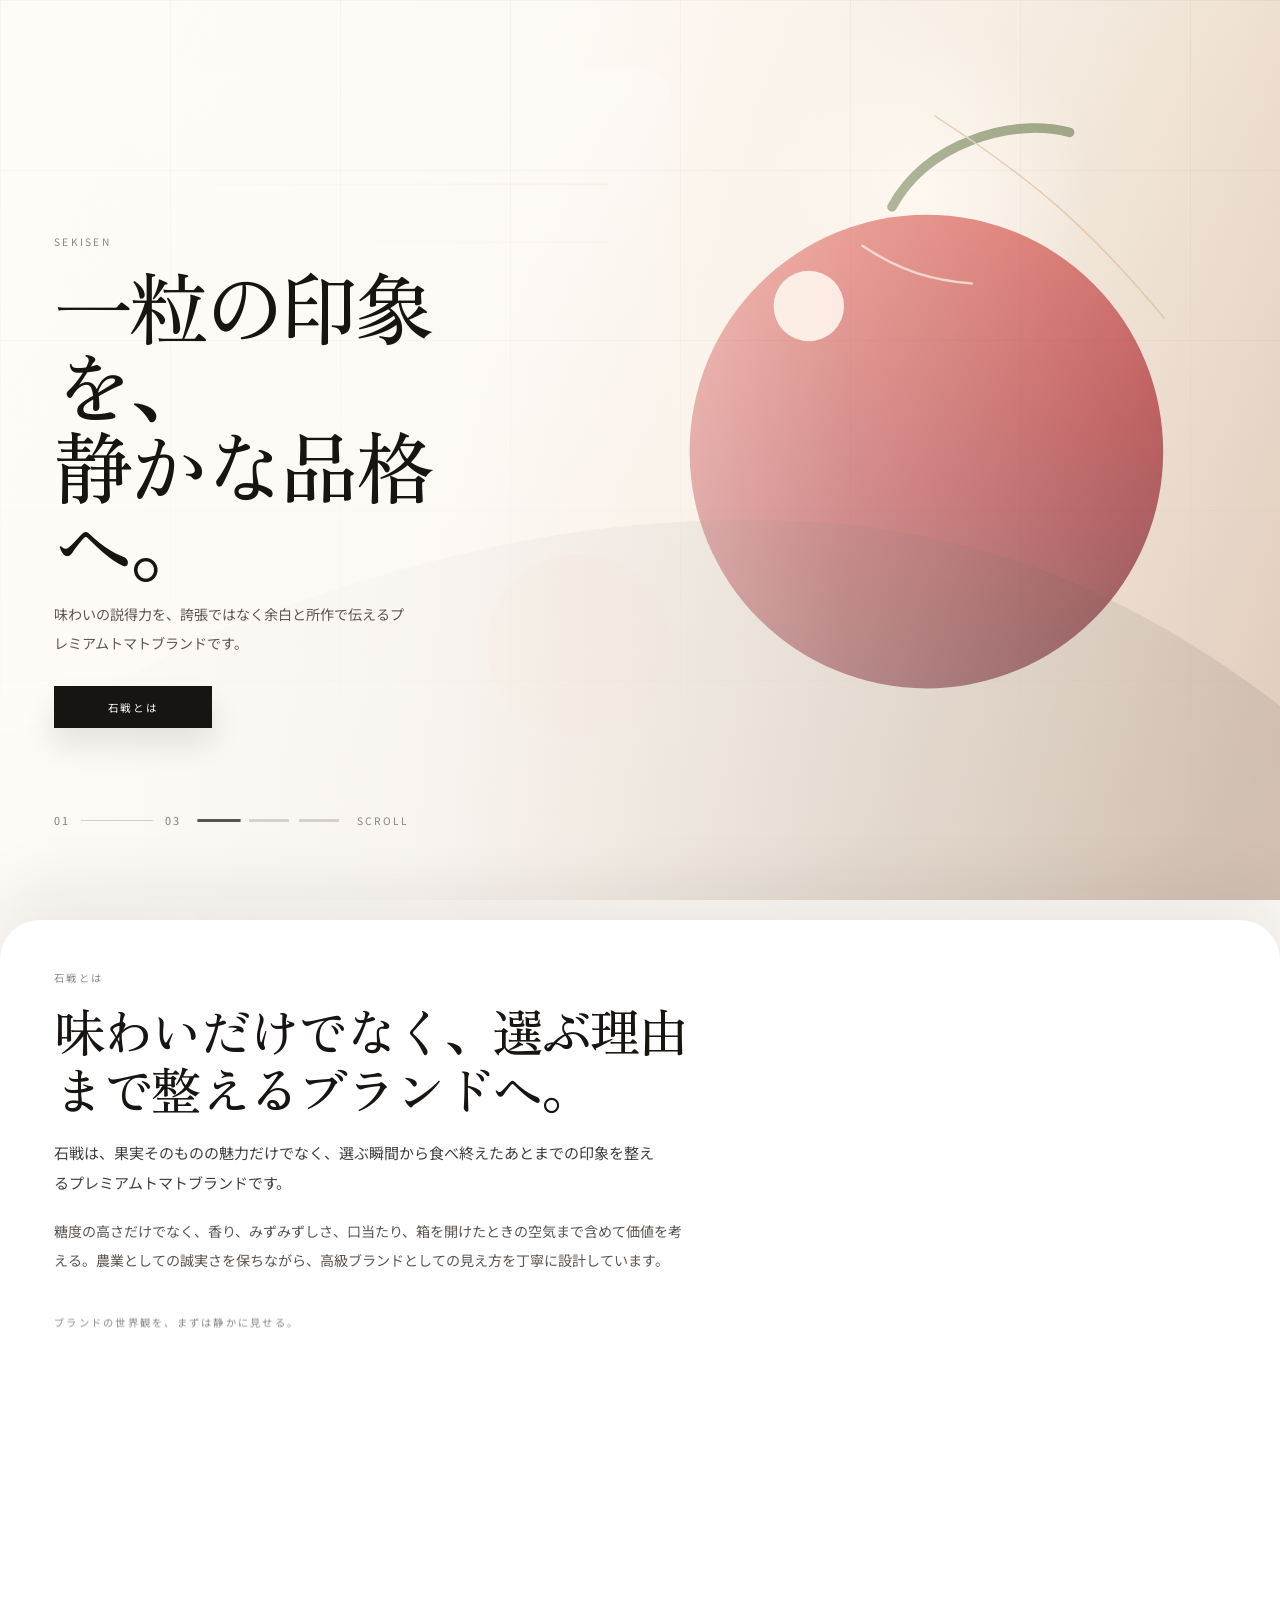
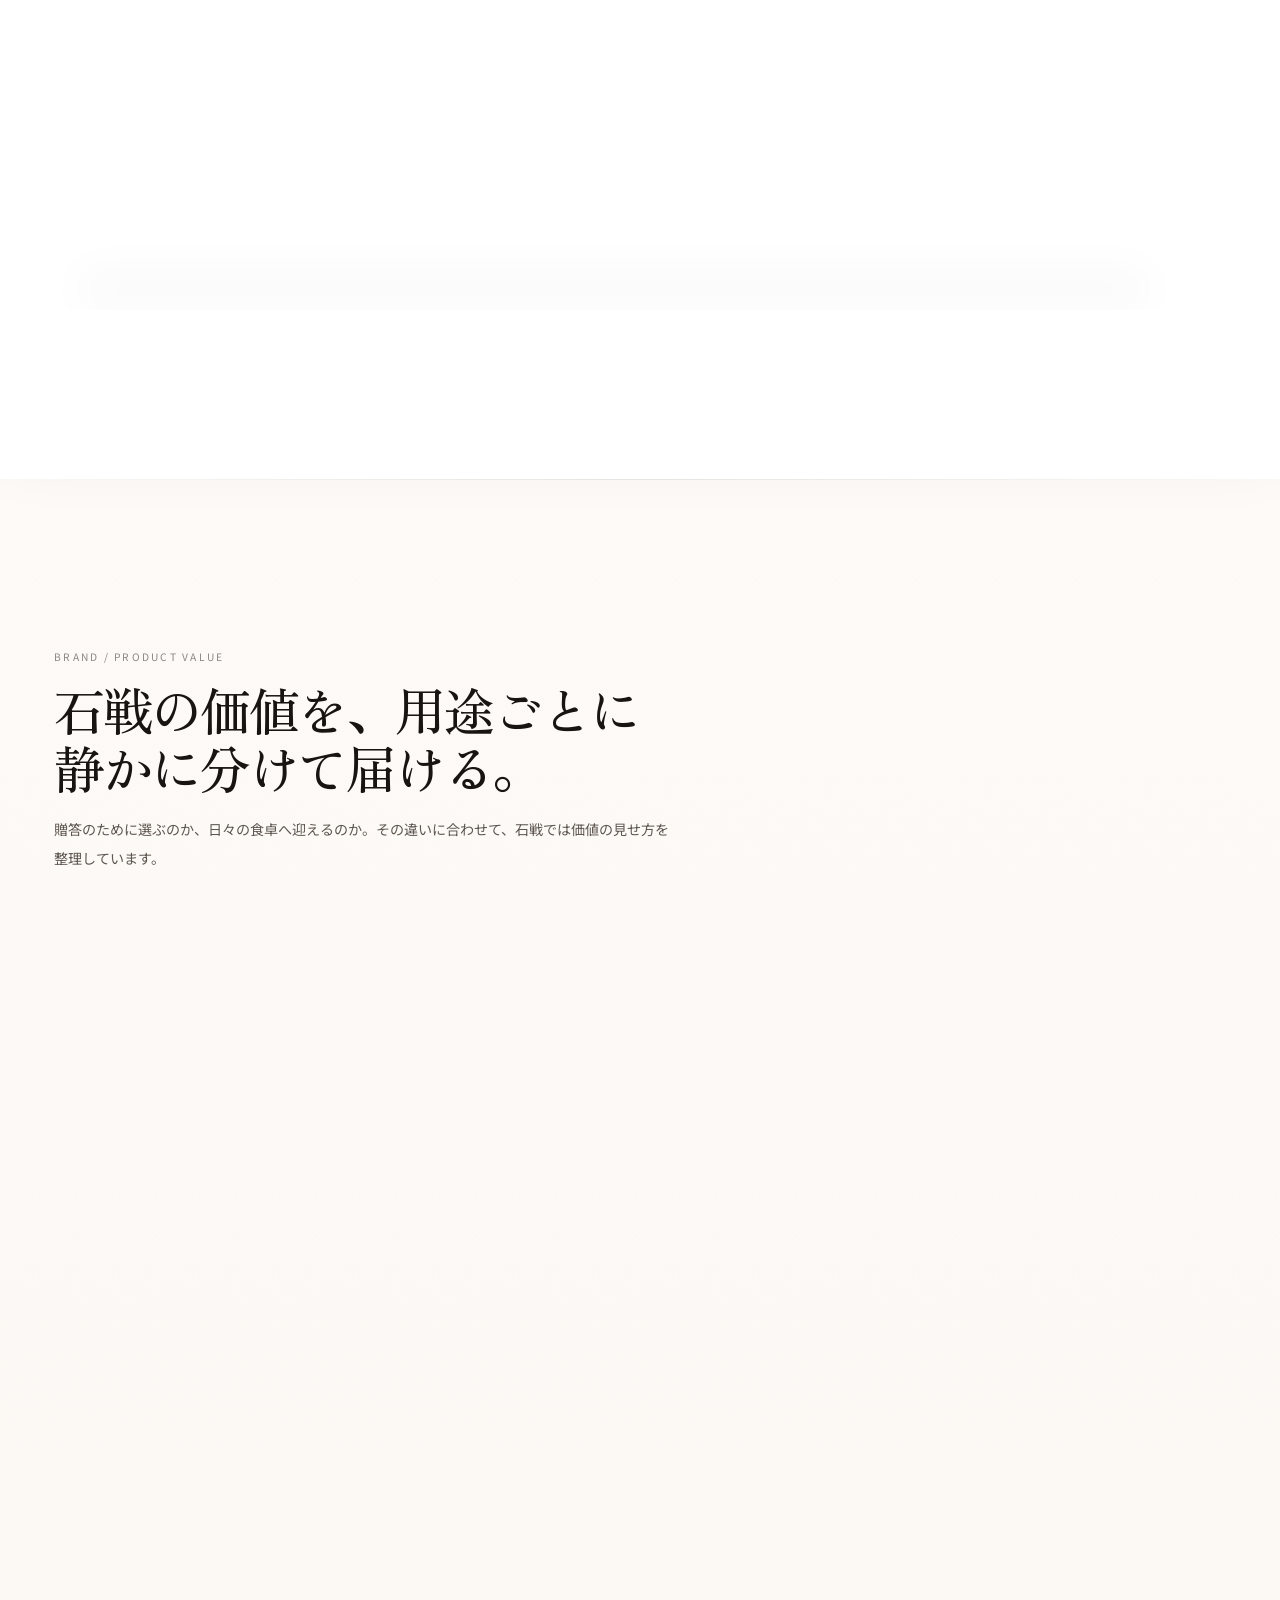
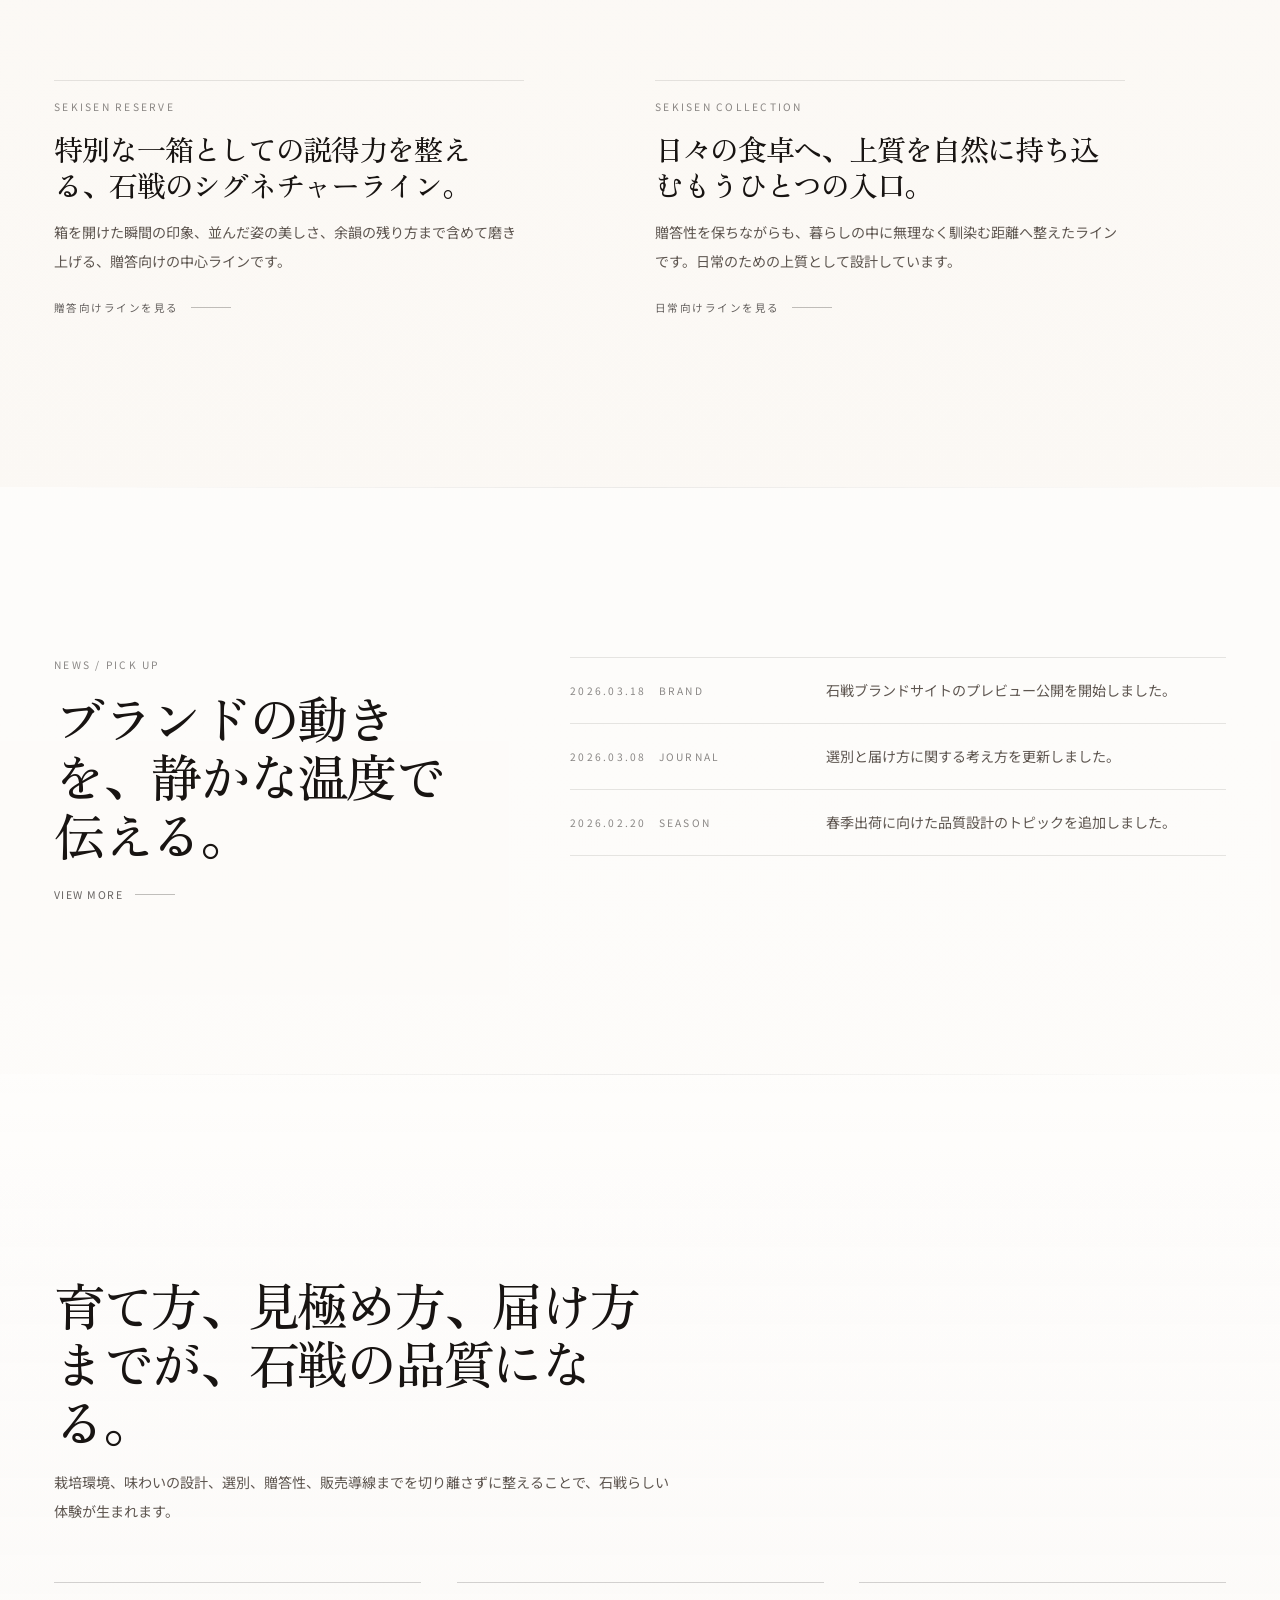
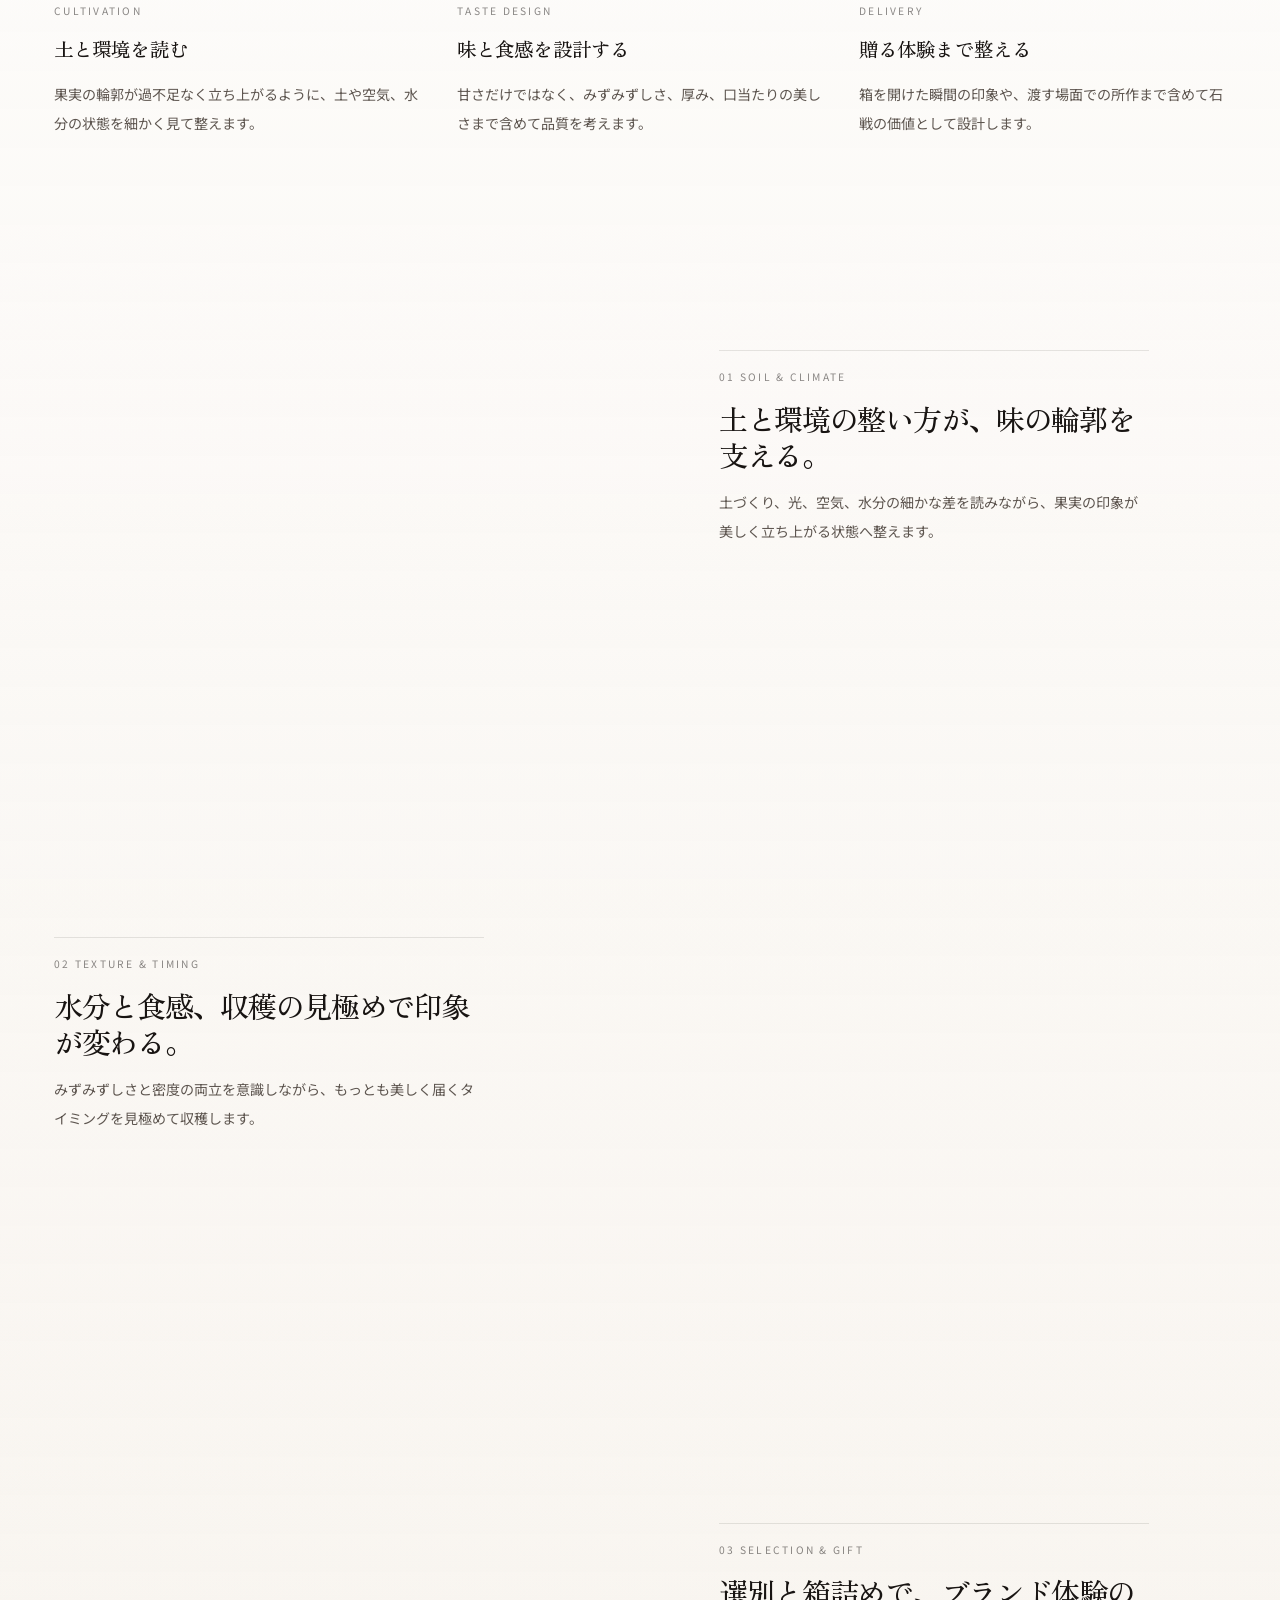
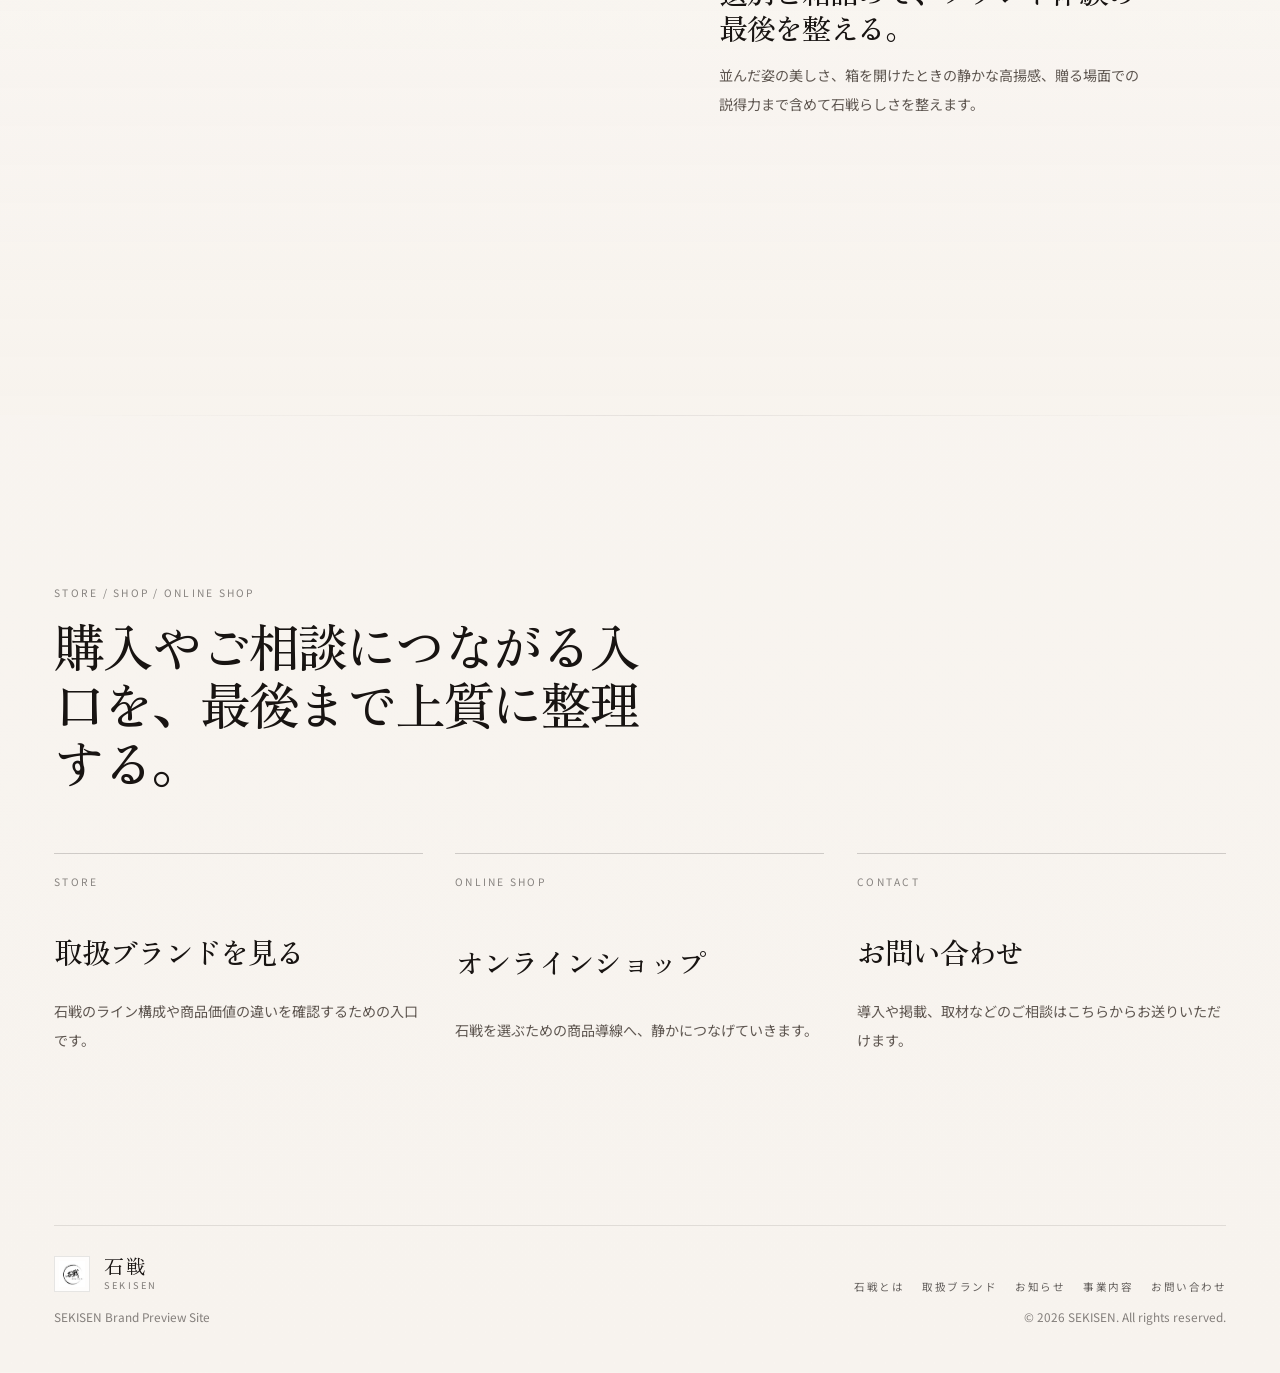
==== commit ebb7c7e2: "Refine home hero reveal and delayed header" ====
--- a/index.html
+++ b/index.html
@@ -52,7 +52,7 @@
       }
 
       body[data-page="home"] .site-main--sticky-preview .intro-stage {
-        margin-top: clamp(-220px, -18vh, -120px);
+        margin-top: clamp(20px, 2.2vh, 28px);
         padding: clamp(34px, 5.6vh, 72px) 0 170px;
         background: #ffffff;
         border-radius: 40px 40px 0 0;
@@ -132,6 +132,22 @@
         box-shadow: 0 26px 58px rgba(24, 20, 18, 0.07);
       }
 
+      body[data-page="home"] .site-header:not(.is-intro-visible) {
+        opacity: 0 !important;
+        visibility: hidden !important;
+        pointer-events: none !important;
+        transform: translateY(-18px) !important;
+        transition: opacity 420ms ease, transform 420ms ease, visibility 0s linear 420ms !important;
+      }
+
+      body[data-page="home"] .site-header.is-intro-visible {
+        opacity: 1 !important;
+        visibility: visible !important;
+        pointer-events: auto !important;
+        transform: translateY(0) !important;
+        transition: opacity 420ms ease, transform 420ms ease !important;
+      }
+
       @media (max-width: 900px) {
         body[data-page="home"] .site-main--sticky-preview .hero {
           height: 100svh;
@@ -144,7 +160,7 @@
         }
 
         body[data-page="home"] .site-main--sticky-preview .intro-stage {
-          margin-top: clamp(-108px, -12vh, -68px);
+          margin-top: 18px;
           padding: 24px 0 86px;
           border-radius: 28px 28px 0 0;
           box-shadow: 0 -20px 42px rgba(24, 20, 18, 0.08);
@@ -186,6 +202,33 @@
         }
 
         var attempts = 0;
+        var headerVisibilityBound = false;
+        var headerTicking = false;
+
+        function syncHeaderVisibility() {
+          var header = document.querySelector(".site-header");
+          var copy = document.querySelector(".intro-stage__copy");
+
+          if (!header || !copy) {
+            return;
+          }
+
+          var rect = copy.getBoundingClientRect();
+          var shouldShow = rect.top < window.innerHeight - 24 && rect.bottom > 0;
+          header.classList.toggle("is-intro-visible", shouldShow);
+        }
+
+        function queueHeaderVisibility() {
+          if (headerTicking) {
+            return;
+          }
+
+          headerTicking = true;
+          window.requestAnimationFrame(function () {
+            headerTicking = false;
+            syncHeaderVisibility();
+          });
+        }
 
         function applyStickyHero() {
           var main = document.querySelector("#app .site-main");
@@ -202,17 +245,17 @@
             return;
           }
 
-          if (hero.parentElement && hero.parentElement.classList.contains("hero-stage")) {
-            return;
-          }
-
-          var heroStage = document.createElement("section");
-          heroStage.className = "hero-stage";
-
           main.classList.add("site-main--sticky-preview");
-          hero.parentNode.insertBefore(heroStage, hero);
-          heroStage.appendChild(hero);
-          heroStage.appendChild(intro);
+
+          if (!hero.parentElement || !hero.parentElement.classList.contains("hero-stage")) {
+            var heroStage = document.createElement("section");
+            heroStage.className = "hero-stage";
+
+            hero.parentNode.insertBefore(heroStage, hero);
+            heroStage.appendChild(hero);
+            heroStage.appendChild(intro);
+          }
+
           intro.id = "brand-intro";
 
           var scrollLink = hero.querySelector(".hero__scroll");
@@ -246,6 +289,14 @@
               }
             );
           }
+
+          if (!headerVisibilityBound) {
+            headerVisibilityBound = true;
+            window.addEventListener("scroll", queueHeaderVisibility, { passive: true });
+            window.addEventListener("resize", queueHeaderVisibility);
+          }
+
+          queueHeaderVisibility();
         }
 
         applyStickyHero();
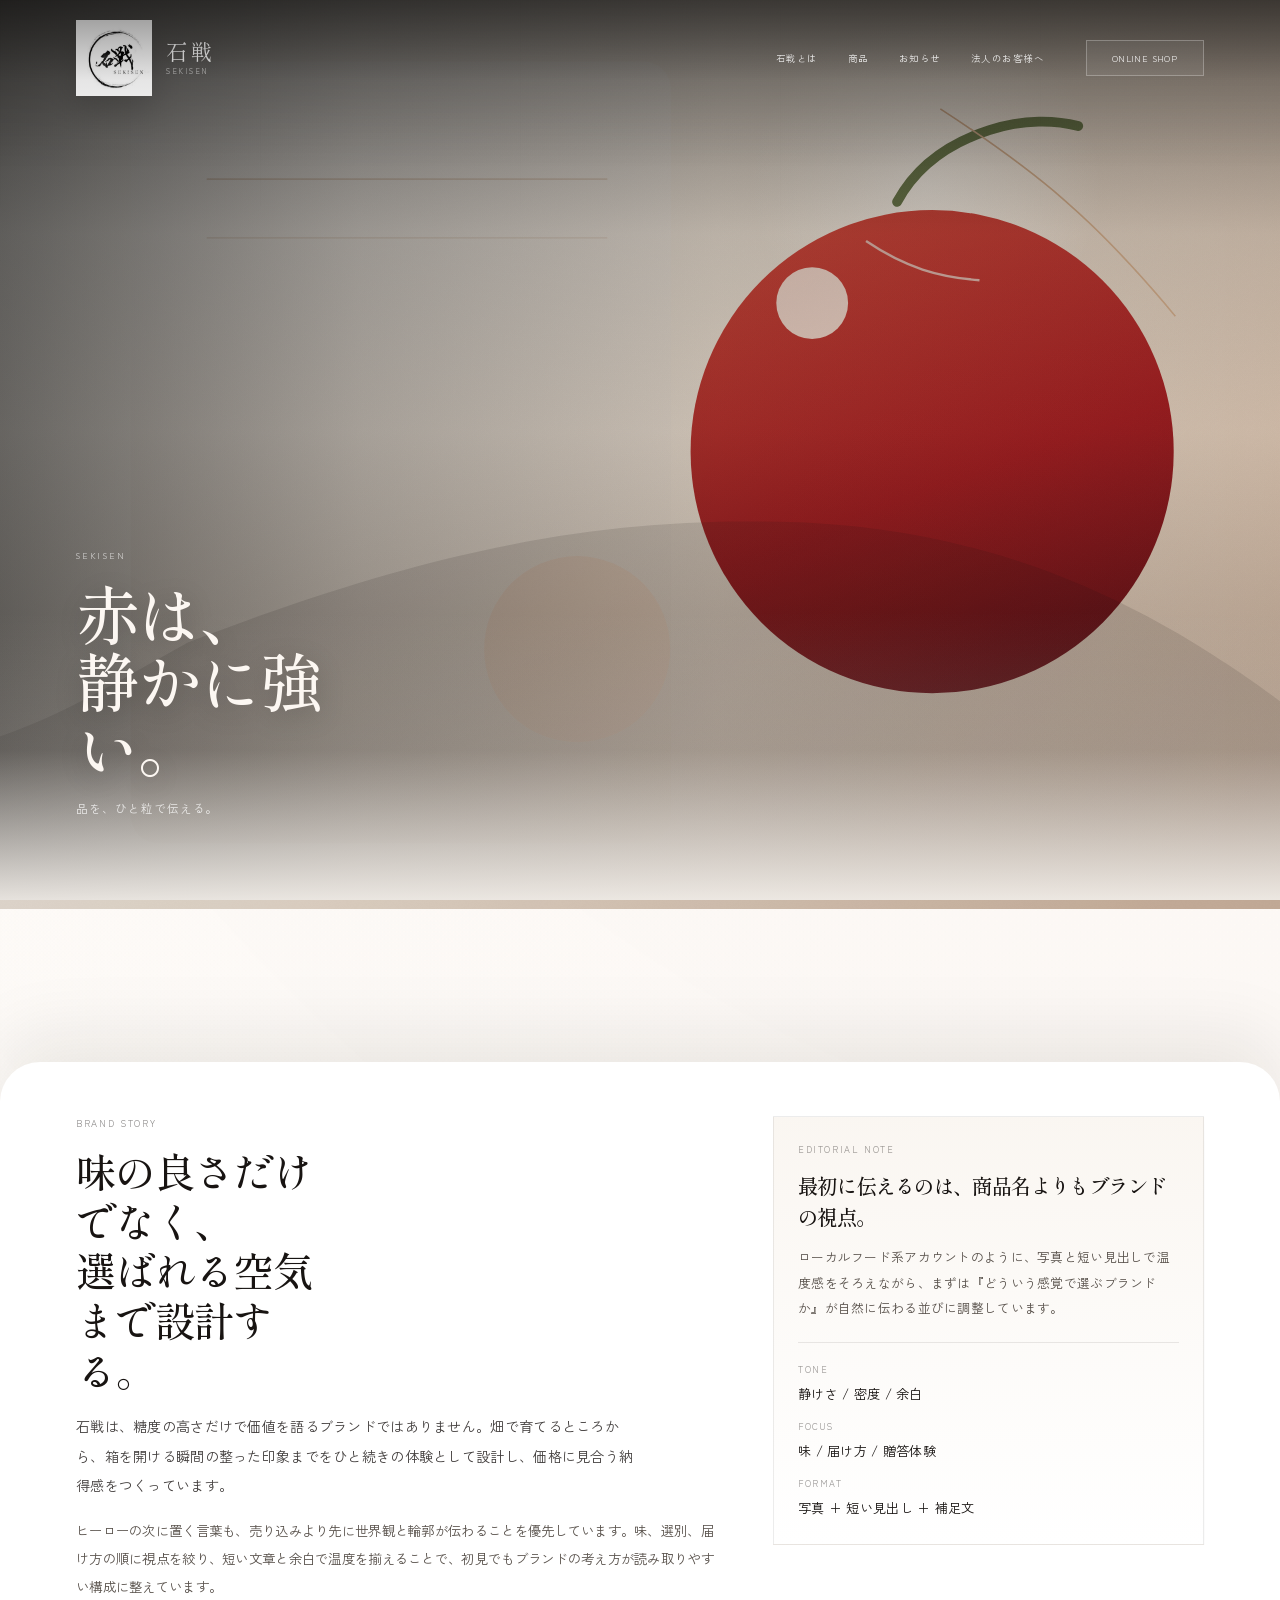
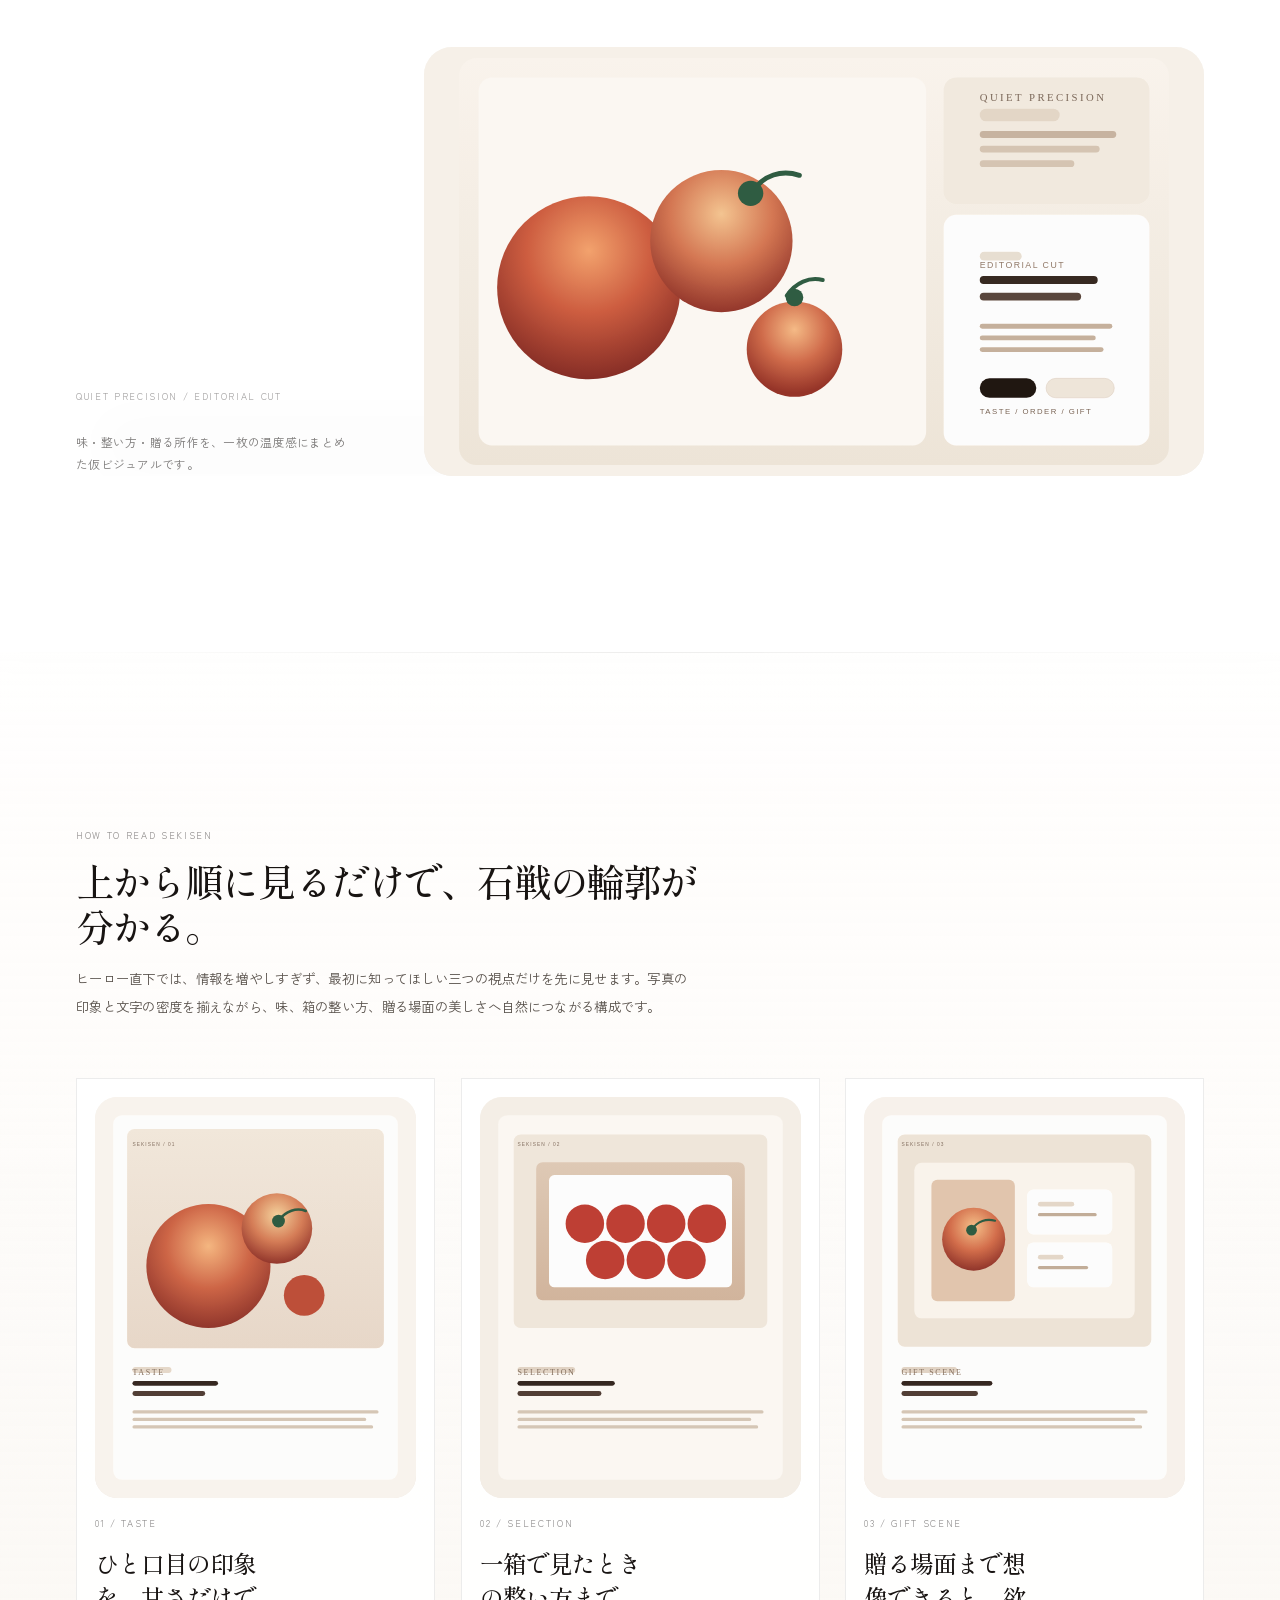
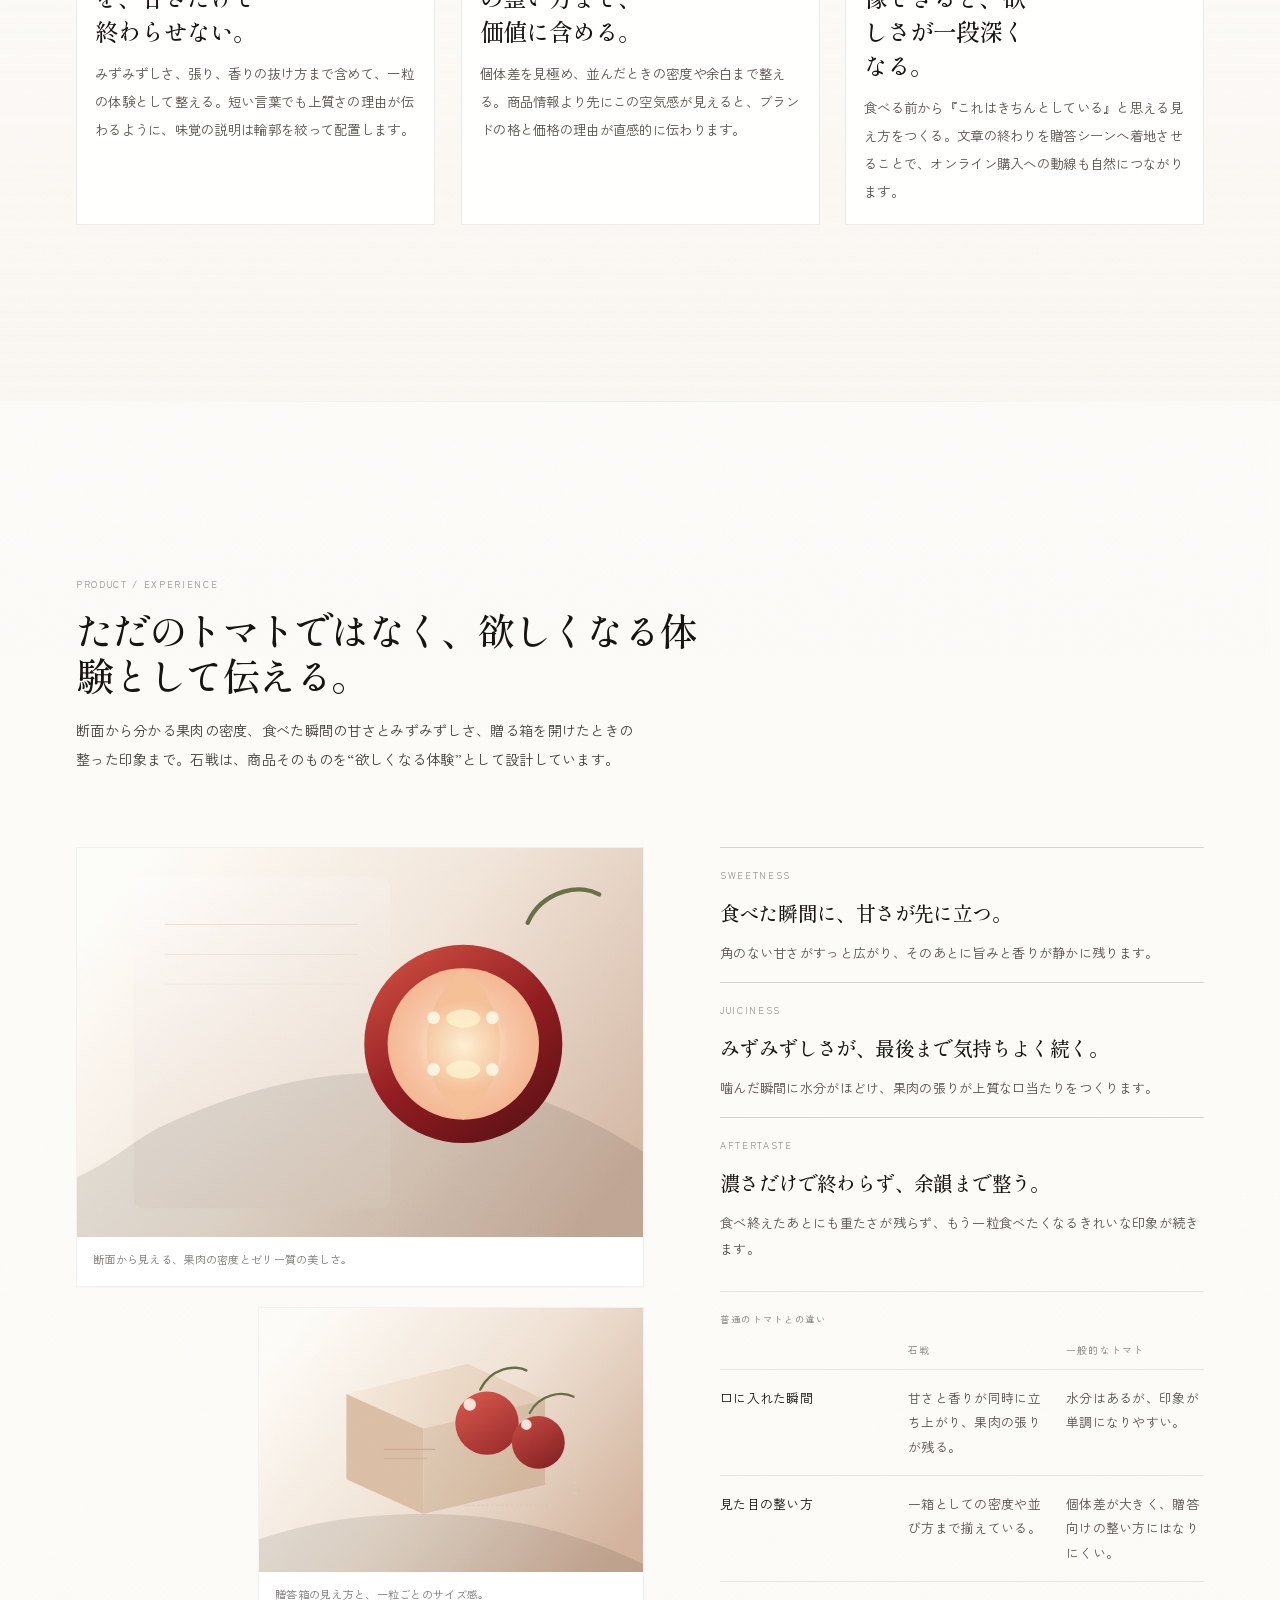
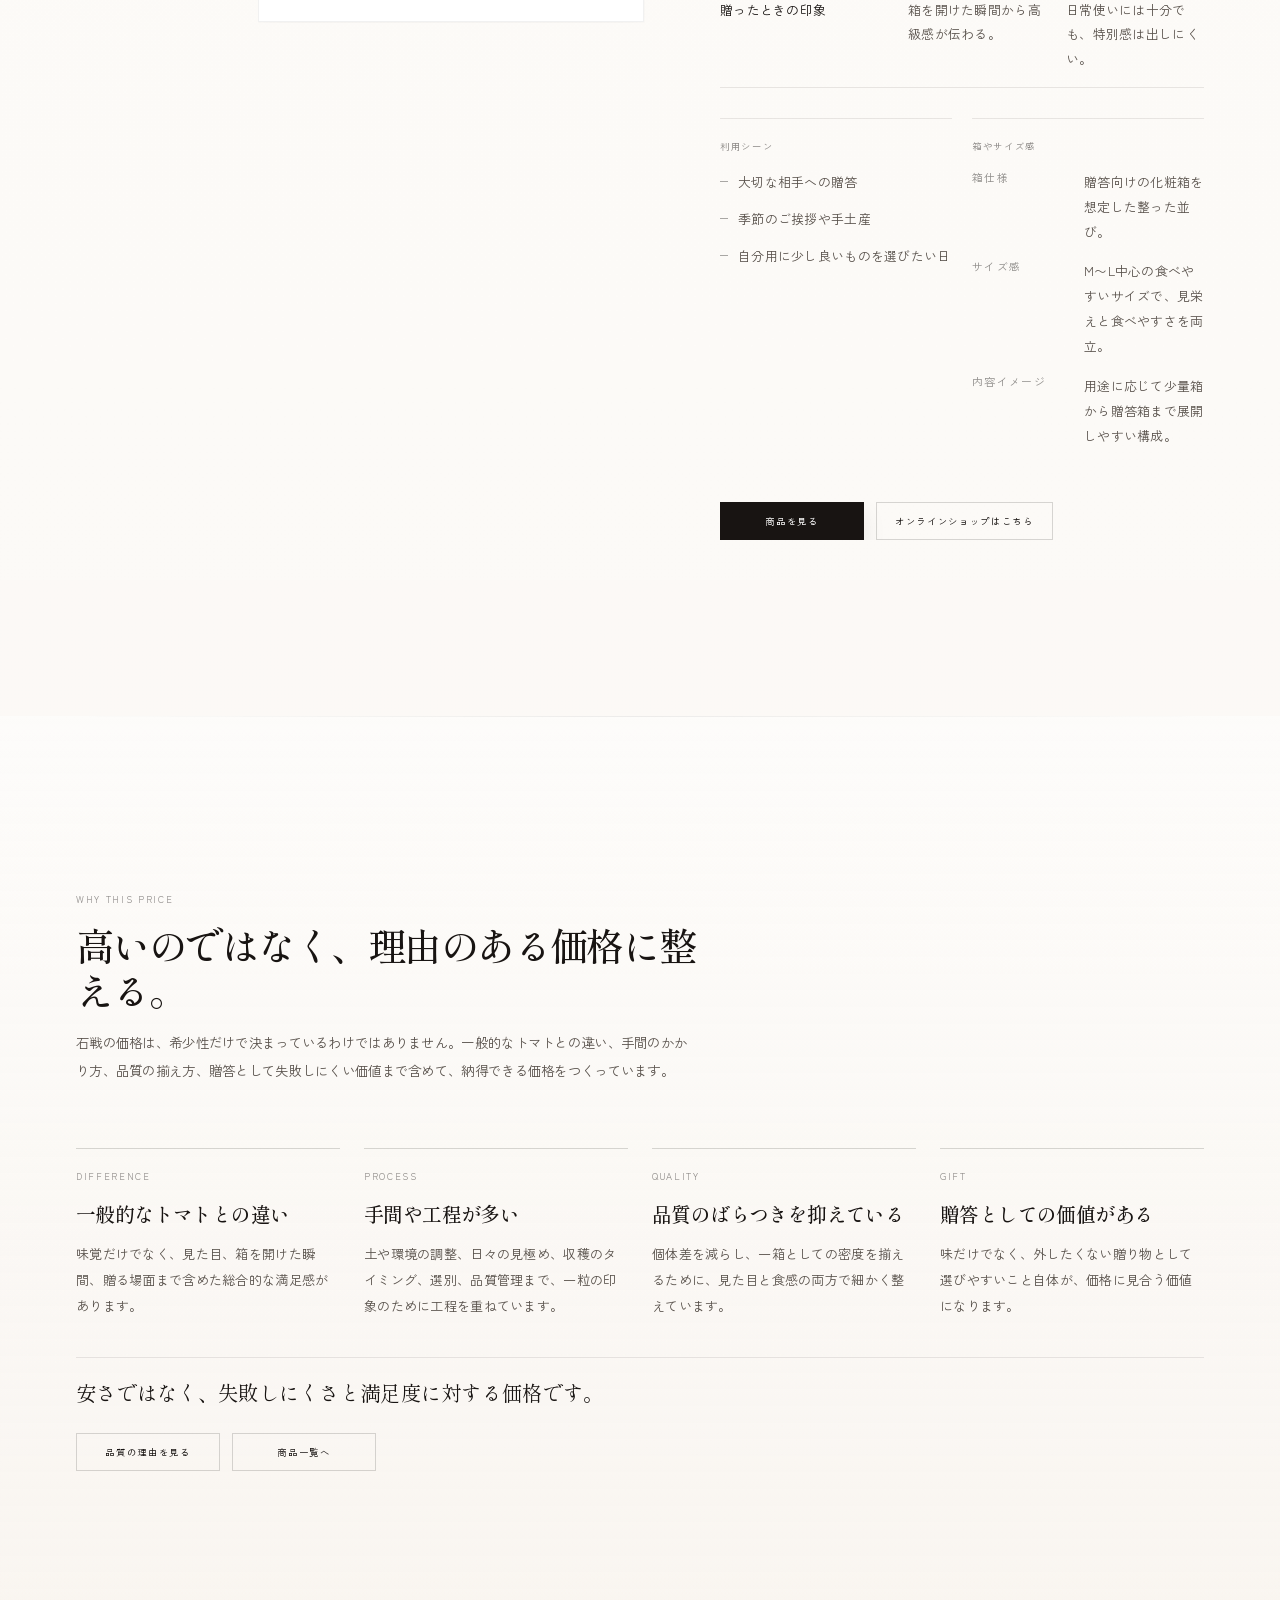
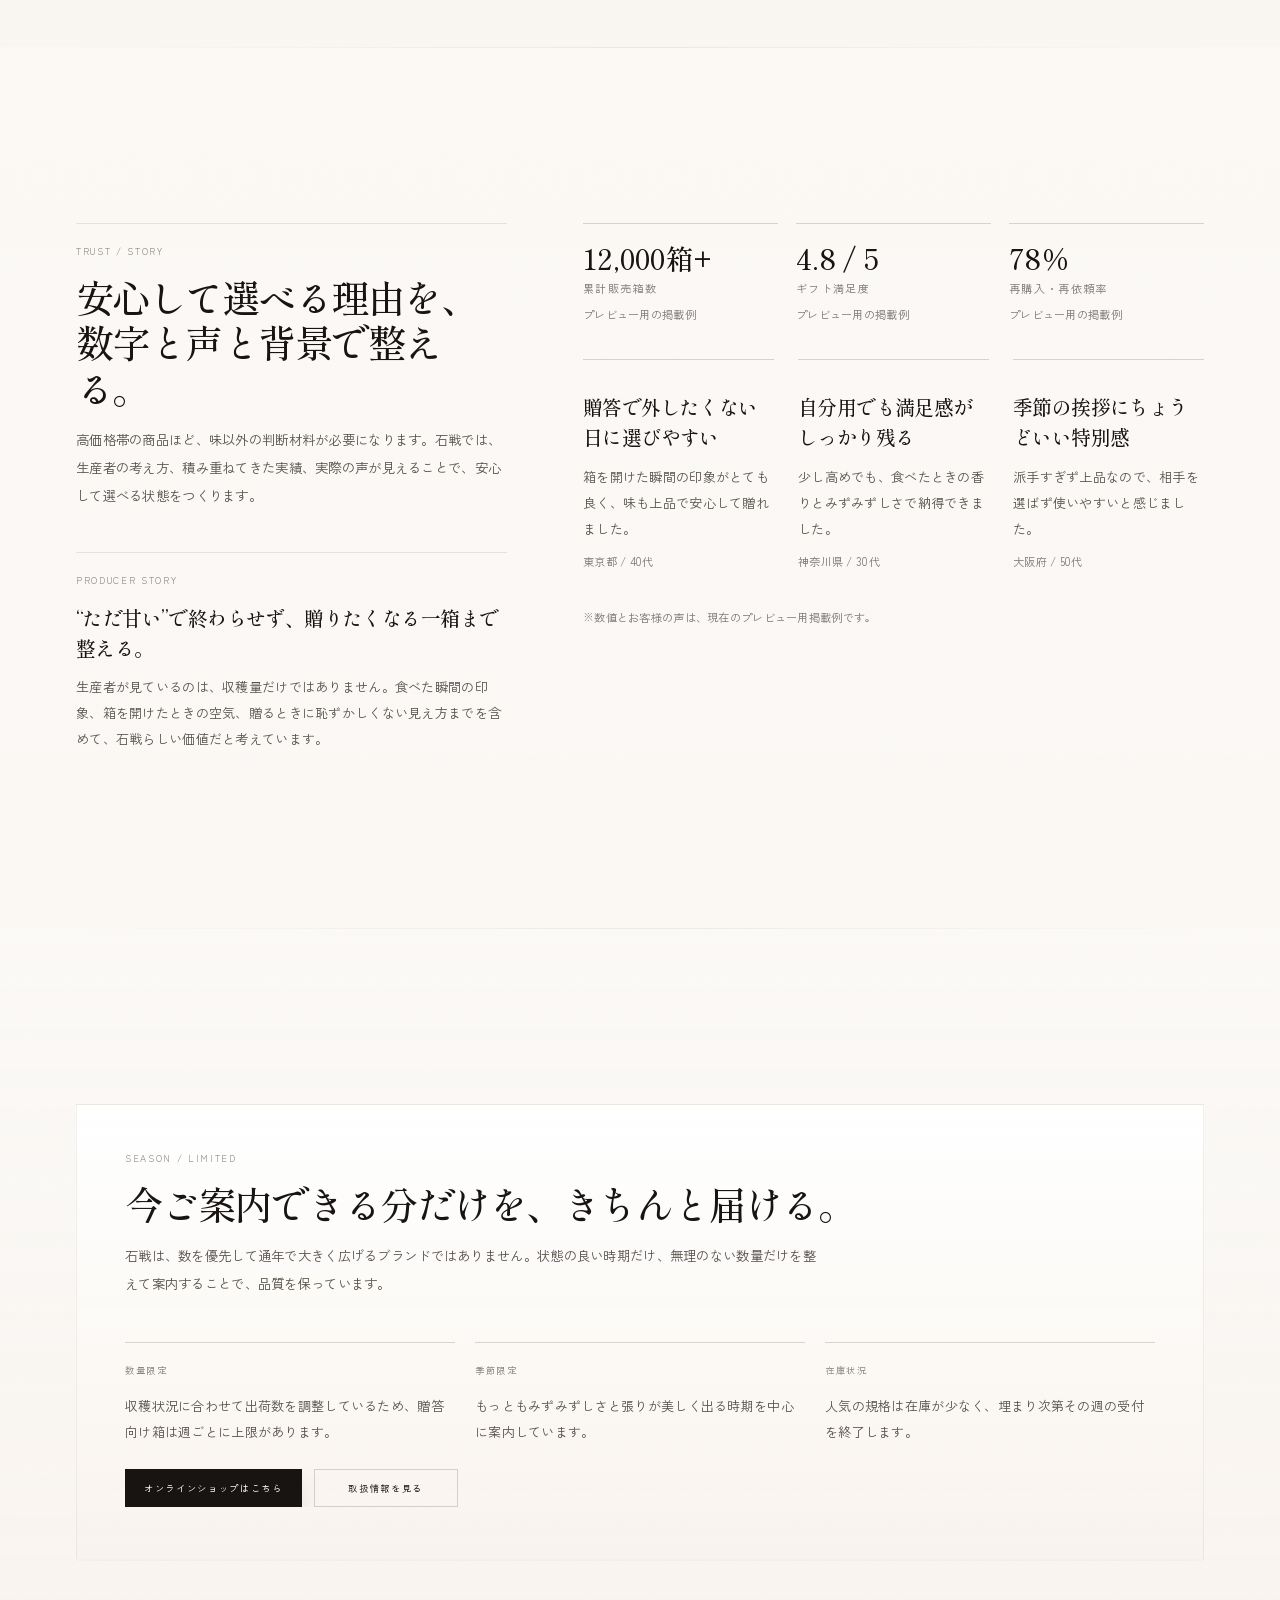
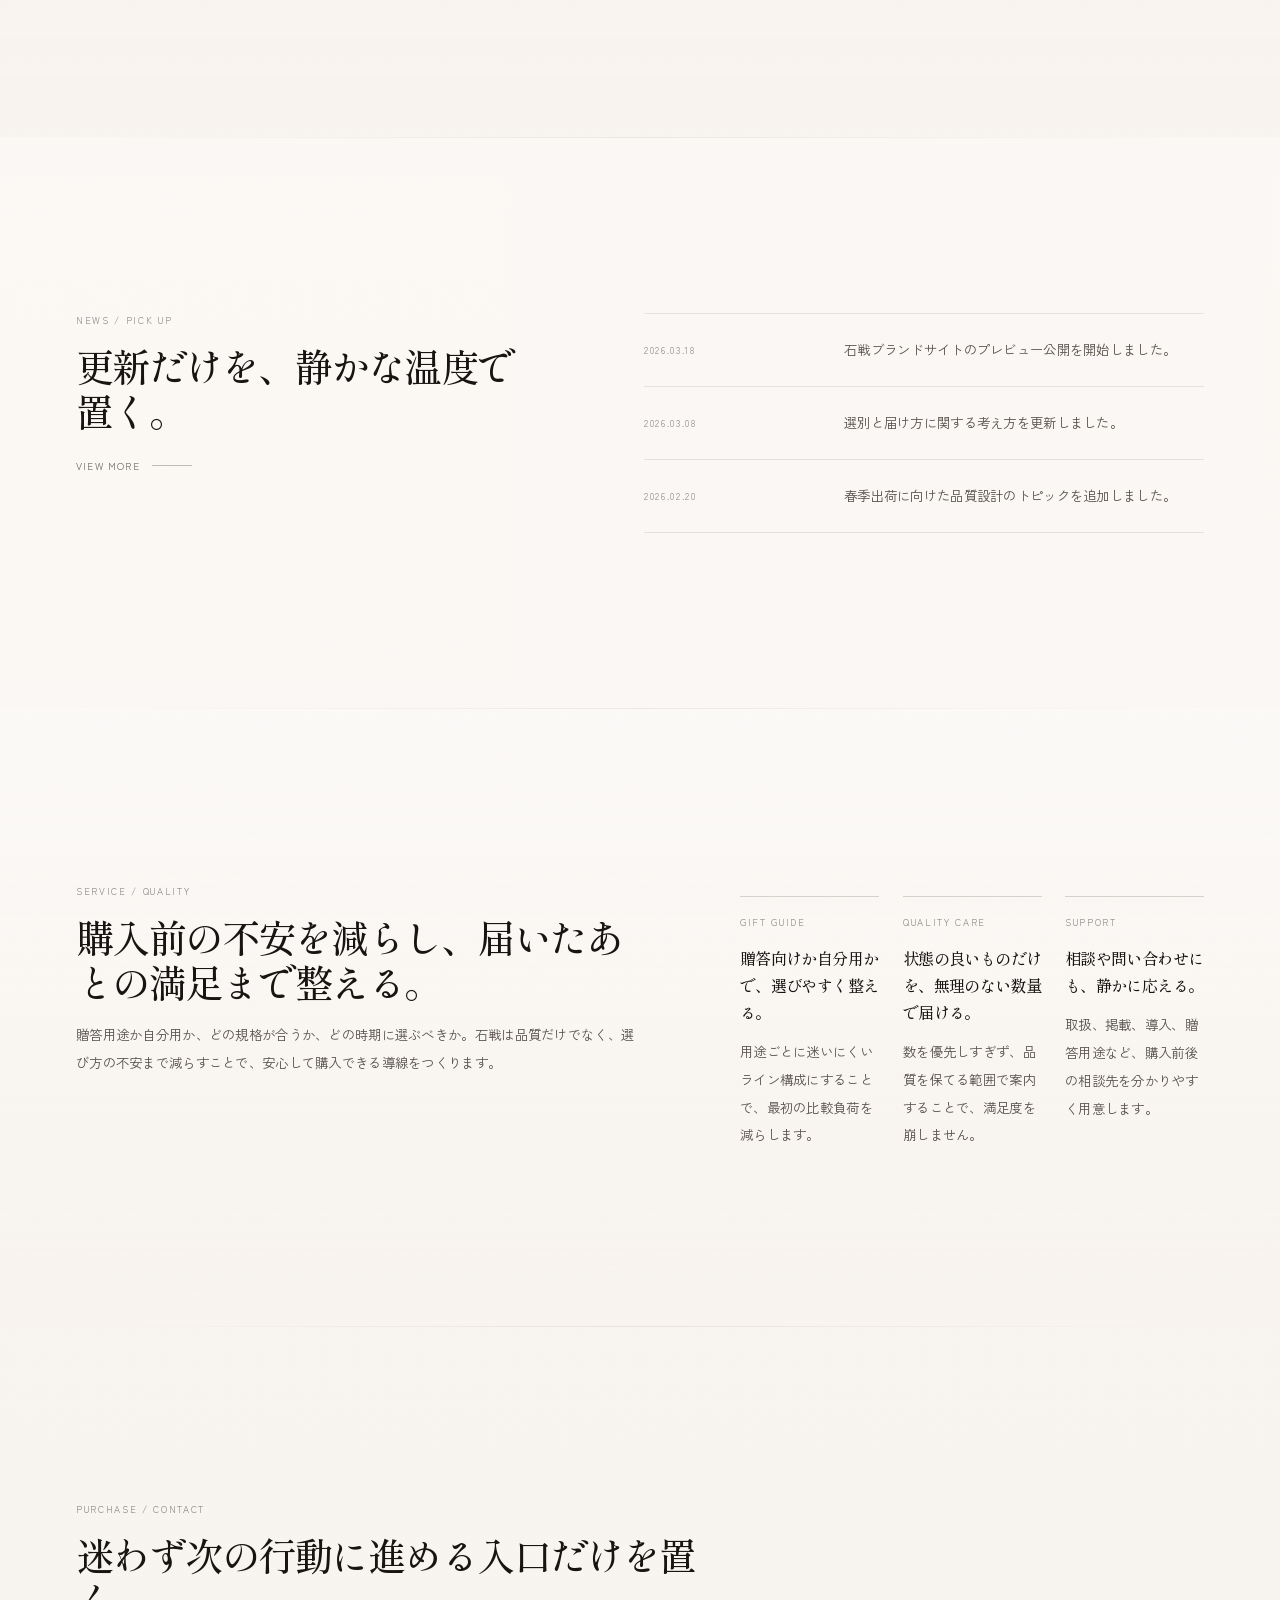
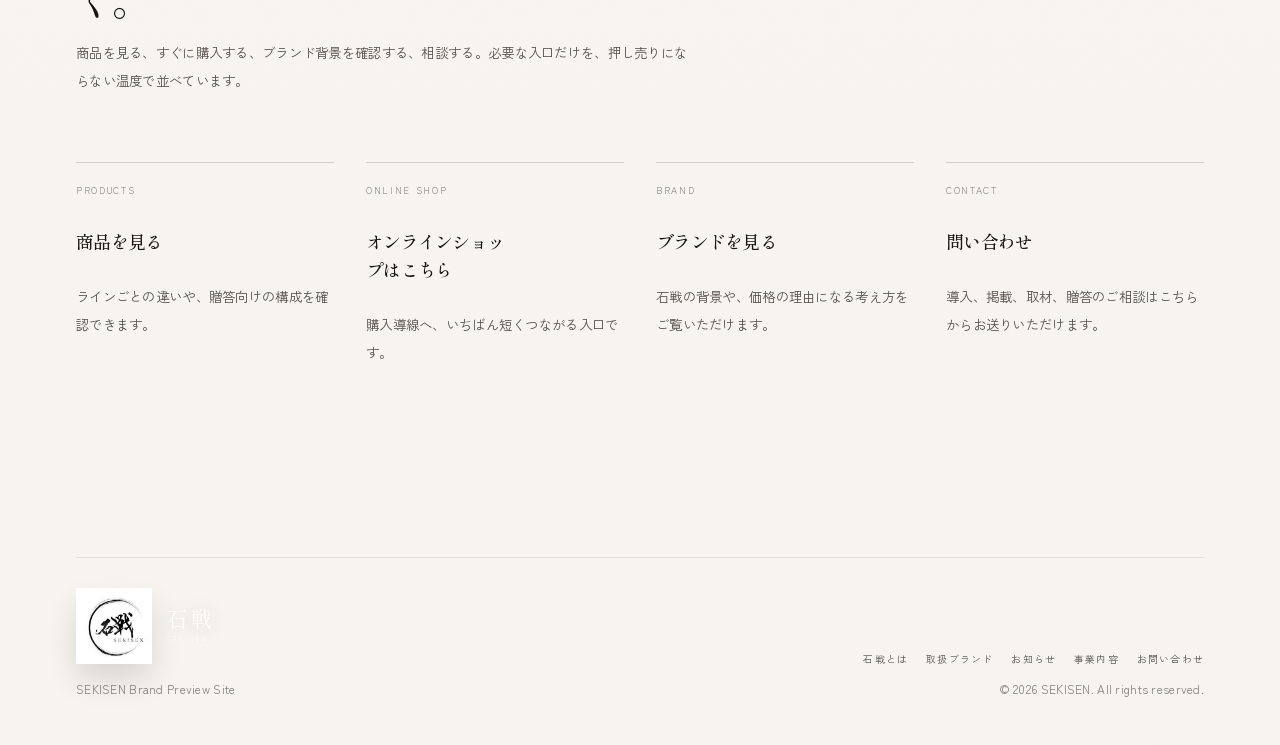
==== commit a359db4a: "Refine home header and hero" ====
--- a/index.html
+++ b/index.html
@@ -11,180 +11,11 @@
     <link rel="preconnect" href="https://fonts.googleapis.com" />
     <link rel="preconnect" href="https://fonts.gstatic.com" crossorigin />
     <link
-      href="https://fonts.googleapis.com/css2?family=Noto+Sans+JP:wght@400;500;700&family=Zen+Old+Mincho:wght@400;500;700&display=swap"
+      href="https://fonts.googleapis.com/css2?family=Shippori+Mincho:wght 500;600;700&family=Zen+Kaku+Gothic+New:wght@400;500;700&display=swap"
       rel="stylesheet"
     />
     <link rel="stylesheet" href="./assets/css/styles.css" />
-    <style>
-      body[data-page="home"] .page-shell {
-        overflow: visible;
-      }
-
-      body[data-page="home"] .site-main.site-main--sticky-preview {
-        isolation: isolate;
-      }
-
-      body[data-page="home"] .site-main--sticky-preview .hero-stage {
-        position: relative;
-        z-index: 0;
-        isolation: isolate;
-      }
-
-      body[data-page="home"] .site-main--sticky-preview .section {
-        z-index: 2;
-      }
-
-      body[data-page="home"] .site-main--sticky-preview .hero {
-        position: sticky;
-        top: 0;
-        z-index: 0;
-        height: 100vh;
-        min-height: 100vh;
-        padding: clamp(124px, 18vh, 168px) 0 clamp(36px, 8vh, 78px);
-      }
-
-      body[data-page="home"] .site-main--sticky-preview .hero__layout {
-        min-height: calc(100vh - clamp(124px, 18vh, 168px) - clamp(36px, 8vh, 78px));
-      }
-
-      body[data-page="home"] .site-main--sticky-preview .hero__scroll {
-        justify-self: start;
-      }
-
-      body[data-page="home"] .site-main--sticky-preview .intro-stage {
-        margin-top: clamp(20px, 2.2vh, 28px);
-        padding: clamp(34px, 5.6vh, 72px) 0 170px;
-        background: #ffffff;
-        border-radius: 40px 40px 0 0;
-        box-shadow: 0 -28px 70px rgba(24, 20, 18, 0.08);
-        overflow: visible;
-        z-index: 3;
-        scroll-margin-top: 120px;
-      }
-
-      body[data-page="home"] .site-main--sticky-preview .intro-stage::before {
-        display: none;
-      }
-
-      body[data-page="home"] .site-main--sticky-preview .intro-stage__shell {
-        display: grid;
-        grid-template-columns: minmax(0, 1fr);
-        gap: 34px;
-        align-items: start;
-      }
-
-      body[data-page="home"] .site-main--sticky-preview .intro-stage__copy {
-        max-width: 640px;
-        padding: 0;
-        position: relative;
-        z-index: 2;
-      }
-
-      body[data-page="home"] .site-main--sticky-preview .intro-stage__copy .reveal-up {
-        transition-duration: 1480ms;
-      }
-
-      body[data-page="home"] .site-main--sticky-preview .intro-stage__copy .reveal-up--delay {
-        transition-delay: 180ms;
-      }
-
-      body[data-page="home"] .site-main--sticky-preview .intro-stage__copy .reveal-up--delay-2 {
-        transition-delay: 320ms;
-      }
-
-      body[data-page="home"] .site-main--sticky-preview .intro-stage__visual-shell {
-        z-index: 1;
-        max-width: min(1120px, 100%);
-        margin: 6px 0 0;
-      }
-
-      body[data-page="home"] .site-main--sticky-preview .intro-stage__visual-shell::before {
-        inset: auto 24px -24px;
-      }
-
-      body[data-page="home"] .site-main--sticky-preview .intro-stage__visual-panel {
-        padding: 0;
-        border: 0;
-        background: transparent;
-        box-shadow: none;
-      }
-
-      body[data-page="home"] .site-main--sticky-preview .intro-stage__lead {
-        margin-bottom: 16px;
-      }
-
-      body[data-page="home"] .site-main--sticky-preview .intro-stage__gallery {
-        grid-template-columns: 1fr;
-        gap: 0;
-      }
-
-      body[data-page="home"] .site-main--sticky-preview .intro-visual {
-        background: linear-gradient(180deg, #f8f5f0 0%, #f1ece5 100%);
-        border-radius: 28px;
-      }
-
-      body[data-page="home"] .site-main--sticky-preview .intro-visual:not(:first-child) {
-        display: none;
-      }
-
-      body[data-page="home"] .site-main--sticky-preview .intro-visual img {
-        aspect-ratio: 16 / 9.2;
-        box-shadow: 0 26px 58px rgba(24, 20, 18, 0.07);
-      }
-
-      body[data-page="home"] .site-header:not(.is-intro-visible) {
-        opacity: 0 !important;
-        visibility: hidden !important;
-        pointer-events: none !important;
-        transform: translateY(-18px) !important;
-        transition: opacity 420ms ease, transform 420ms ease, visibility 0s linear 420ms !important;
-      }
-
-      body[data-page="home"] .site-header.is-intro-visible {
-        opacity: 1 !important;
-        visibility: visible !important;
-        pointer-events: auto !important;
-        transform: translateY(0) !important;
-        transition: opacity 420ms ease, transform 420ms ease !important;
-      }
-
-      @media (max-width: 900px) {
-        body[data-page="home"] .site-main--sticky-preview .hero {
-          height: 100svh;
-          min-height: 100svh;
-          padding: 104px 0 30px;
-        }
-
-        body[data-page="home"] .site-main--sticky-preview .hero__layout {
-          min-height: calc(100svh - 134px);
-        }
-
-        body[data-page="home"] .site-main--sticky-preview .intro-stage {
-          margin-top: 18px;
-          padding: 24px 0 86px;
-          border-radius: 28px 28px 0 0;
-          box-shadow: 0 -20px 42px rgba(24, 20, 18, 0.08);
-        }
-
-        body[data-page="home"] .site-main--sticky-preview .intro-stage__shell {
-          gap: 20px;
-        }
-
-        body[data-page="home"] .site-main--sticky-preview .intro-stage__visual-shell::before {
-          inset: auto 16px -16px;
-          height: 34px;
-          filter: blur(12px);
-        }
-
-        body[data-page="home"] .site-main--sticky-preview .intro-visual {
-          border-radius: 20px;
-        }
-
-        body[data-page="home"] .site-main--sticky-preview .intro-visual img {
-          aspect-ratio: 4 / 4.4;
-        }
-      }
-    </style>
+    <link rel="stylesheet" href="./assets/css/home-header-hero.css" />
   </head>
   <body data-page="home">
     <noscript>
@@ -194,113 +25,7 @@
     </noscript>
     <div id="app"></div>
     <script src="./assets/js/content.js" defer></script>
+    <script src="./assets/js/home-header-hero.js" defer></script>
     <script src="./assets/js/main.js" defer></script>
-    <script>
-      window.addEventListener("DOMContentLoaded", function () {
-        if (document.body.getAttribute("data-page") !== "home") {
-          return;
-        }
-
-        var attempts = 0;
-        var headerVisibilityBound = false;
-        var headerTicking = false;
-
-        function syncHeaderVisibility() {
-          var header = document.querySelector(".site-header");
-          var copy = document.querySelector(".intro-stage__copy");
-
-          if (!header || !copy) {
-            return;
-          }
-
-          var rect = copy.getBoundingClientRect();
-          var shouldShow = rect.top < window.innerHeight - 24 && rect.bottom > 0;
-          header.classList.toggle("is-intro-visible", shouldShow);
-        }
-
-        function queueHeaderVisibility() {
-          if (headerTicking) {
-            return;
-          }
-
-          headerTicking = true;
-          window.requestAnimationFrame(function () {
-            headerTicking = false;
-            syncHeaderVisibility();
-          });
-        }
-
-        function applyStickyHero() {
-          var main = document.querySelector("#app .site-main");
-          var hero = document.querySelector("#app .hero");
-          var intro = document.querySelector("#app .intro-stage");
-
-          if (!main || !hero || !intro) {
-            attempts += 1;
-
-            if (attempts < 12) {
-              window.setTimeout(applyStickyHero, 120);
-            }
-
-            return;
-          }
-
-          main.classList.add("site-main--sticky-preview");
-
-          if (!hero.parentElement || !hero.parentElement.classList.contains("hero-stage")) {
-            var heroStage = document.createElement("section");
-            heroStage.className = "hero-stage";
-
-            hero.parentNode.insertBefore(heroStage, hero);
-            heroStage.appendChild(hero);
-            heroStage.appendChild(intro);
-          }
-
-          intro.id = "brand-intro";
-
-          var scrollLink = hero.querySelector(".hero__scroll");
-          if (scrollLink) {
-            scrollLink.setAttribute("href", "#brand-intro");
-          }
-
-          var shell = intro.querySelector(".intro-stage__shell");
-          var copy = intro.querySelector(".intro-stage__copy");
-          var visual = intro.querySelector(".intro-stage__visual-shell");
-
-          if (shell && copy && visual && shell.firstElementChild !== copy) {
-            shell.insertBefore(copy, visual);
-          }
-
-          if (copy) {
-            Array.prototype.forEach.call(
-              copy.querySelectorAll(
-                ".section-kicker, .section-title, .section-lead, .section-text"
-              ),
-              function (node, index) {
-                node.classList.add("reveal-up");
-
-                if (index === 1) {
-                  node.classList.add("reveal-up--delay");
-                }
-
-                if (index >= 2) {
-                  node.classList.add("reveal-up--delay-2");
-                }
-              }
-            );
-          }
-
-          if (!headerVisibilityBound) {
-            headerVisibilityBound = true;
-            window.addEventListener("scroll", queueHeaderVisibility, { passive: true });
-            window.addEventListener("resize", queueHeaderVisibility);
-          }
-
-          queueHeaderVisibility();
-        }
-
-        applyStickyHero();
-      });
-    </script>
   </body>
 </html>
--- a/assets/css/styles.css
+++ b/assets/css/styles.css
@@ -1,17 +1,24 @@
 :root {
   --bg: #f7f3ee;
-  --bg-soft: #fcfaf7;
-  --surface: rgba(255, 255, 255, 0.9);
-  --surface-strong: rgba(255, 255, 255, 0.96);
+  --bg-soft: #faf5ef;
+  --surface: rgba(255, 255, 255, 0.86);
+  --surface-strong: rgba(255, 255, 255, 0.94);
   --ink: #181412;
-  --ink-soft: #5e5650;
-  --ink-faint: rgba(24, 20, 18, 0.54);
-  --line: rgba(24, 20, 18, 0.1);
-  --line-strong: rgba(24, 20, 18, 0.18);
-  --shadow: 0 24px 56px rgba(24, 20, 18, 0.06);
-  --shadow-soft: 0 12px 28px rgba(24, 20, 18, 0.04);
-  --container: min(1320px, calc(100vw - 108px));
-  --transition: 420ms ease;
+  --ink-soft: #58514b;
+  --ink-faint: rgba(24, 20, 18, 0.56);
+  --line: rgba(24, 20, 18, 0.09);
+  --line-strong: rgba(24, 20, 18, 0.16);
+  --shadow: 0 20px 44px rgba(24, 20, 18, 0.05);
+  --shadow-soft: 0 10px 22px rgba(24, 20, 18, 0.035);
+  --shadow-image: 0 26px 58px rgba(24, 20, 18, 0.07);
+  --container: min(1460px, calc(100vw - 152px));
+  --section-space: 176px;
+  --section-space-mobile: 86px;
+  --hero-overlap: clamp(120px, 18vh, 220px);
+  --hero-overlap-mobile: clamp(68px, 12vh, 108px);
+  --transition: 520ms ease;
+  --font-serif: "Shippori Mincho", "Yu Mincho", serif;
+  --font-sans: "Zen Kaku Gothic New", "Noto Sans JP", sans-serif;
 }
 
 *,
@@ -27,10 +34,12 @@
 body {
   margin: 0;
   min-width: 320px;
-  font-family: "Noto Sans JP", sans-serif;
+  overflow-x: hidden;
+  font-family: var(--font-sans);
   color: var(--ink);
+  letter-spacing: 0.018em;
   background:
-    radial-gradient(circle at top right, rgba(143, 49, 40, 0.04), transparent 24%),
+    radial-gradient(circle at top right, rgba(143, 49, 40, 0.035), transparent 22%),
     linear-gradient(180deg, #fffdfa 0%, var(--bg) 100%);
   -webkit-font-smoothing: antialiased;
   text-rendering: optimizeLegibility;
@@ -60,32 +69,79 @@
 }
 
 .page-shell {
-  overflow: clip;
+  overflow: visible;
 }
 
 .site-main {
   position: relative;
+}
+
+.site-main--home {
+  isolation: isolate;
+}
+
+.site-main--home .hero-stage {
+  position: relative;
+  z-index: 0;
+  isolation: isolate;
+}
+
+.site-main--home .section {
+  z-index: 2;
 }
 
 .site-header {
   position: fixed;
   inset: 0 0 auto;
   z-index: 100;
+  isolation: isolate;
+  background: transparent;
   transition:
-    background var(--transition),
-    box-shadow var(--transition),
-    backdrop-filter var(--transition);
+    background 840ms cubic-bezier(0.2, 0.72, 0.2, 1),
+    box-shadow 840ms cubic-bezier(0.2, 0.72, 0.2, 1),
+    backdrop-filter 840ms cubic-bezier(0.2, 0.72, 0.2, 1),
+    opacity 560ms ease,
+    transform 760ms cubic-bezier(0.2, 0.72, 0.2, 1),
+    visibility 0s linear 560ms;
+}
+
+.site-header::before {
+  content: "";
+  position: absolute;
+  inset: 0 0 auto;
+  height: 182px;
+  background: linear-gradient(180deg, rgba(19, 14, 11, 0.5), rgba(19, 14, 11, 0.16) 44%, transparent);
+  opacity: 1;
+  pointer-events: none;
+  transition: opacity 840ms cubic-bezier(0.2, 0.72, 0.2, 1);
 }
 
 .site-header__inner {
   width: var(--container);
-  min-height: 90px;
+  min-height: 128px;
   margin: 0 auto;
   display: grid;
   grid-template-columns: auto 1fr auto;
   align-items: center;
-  gap: 28px;
-  transition: min-height var(--transition);
+  gap: 52px;
+  transition:
+    min-height 840ms cubic-bezier(0.2, 0.72, 0.2, 1),
+    gap 840ms cubic-bezier(0.2, 0.72, 0.2, 1);
+}
+
+.page-home .site-header {
+  opacity: 0;
+  visibility: hidden;
+  pointer-events: none;
+  transform: translateY(-18px);
+}
+
+.page-home .site-header.is-intro-visible {
+  opacity: 1;
+  visibility: visible;
+  pointer-events: auto;
+  transform: translateY(0);
+  transition-delay: 0s;
 }
 
 .site-header.is-scrolled,
@@ -95,8 +151,10 @@
 .page-experience .site-header,
 .page-contact .site-header {
   background: rgba(255, 255, 255, 0.92);
-  backdrop-filter: blur(14px);
-  box-shadow: 0 1px 0 rgba(24, 20, 18, 0.08);
+  backdrop-filter: blur(16px);
+  box-shadow:
+    0 1px 0 rgba(24, 20, 18, 0.06),
+    0 10px 24px rgba(24, 20, 18, 0.03);
 }
 
 .site-header.is-scrolled .site-header__inner,
@@ -105,7 +163,17 @@
 .page-news .site-header__inner,
 .page-experience .site-header__inner,
 .page-contact .site-header__inner {
-  min-height: 74px;
+  min-height: 86px;
+  gap: 32px;
+}
+
+.site-header.is-scrolled::before,
+.page-about .site-header::before,
+.page-lineup .site-header::before,
+.page-news .site-header::before,
+.page-experience .site-header::before,
+.page-contact .site-header::before {
+  opacity: 0;
 }
 
 .site-header.is-scrolled .brand-mark__symbol,
@@ -114,8 +182,8 @@
 .page-news .brand-mark__symbol,
 .page-experience .brand-mark__symbol,
 .page-contact .brand-mark__symbol {
-  width: 36px;
-  height: 36px;
+  width: 52px;
+  height: 52px;
 }
 
 .site-header.is-scrolled .brand-mark__ja,
@@ -124,27 +192,29 @@
 .page-news .brand-mark__ja,
 .page-experience .brand-mark__ja,
 .page-contact .brand-mark__ja {
-  font-size: 1.12rem;
+  font-size: 1.04rem;
 }
 
 .brand-mark {
   display: inline-flex;
   align-items: center;
-  gap: 14px;
+  gap: 18px;
 }
 
 .brand-mark__symbol {
   flex: 0 0 auto;
-  width: 42px;
-  height: 42px;
-  padding: 4px;
-  border: 1px solid rgba(24, 20, 18, 0.1);
-  background: rgba(255, 255, 255, 0.86);
+  width: 86px;
+  height: 86px;
+  padding: 0;
+  border: 0;
+  background: transparent;
+  backdrop-filter: none;
+  box-shadow: 0 18px 34px rgba(10, 8, 6, 0.1);
   transition:
-    width var(--transition),
-    height var(--transition),
-    background var(--transition),
-    border-color var(--transition);
+    width 840ms cubic-bezier(0.2, 0.72, 0.2, 1),
+    height 840ms cubic-bezier(0.2, 0.72, 0.2, 1),
+    box-shadow 840ms cubic-bezier(0.2, 0.72, 0.2, 1),
+    transform 840ms cubic-bezier(0.2, 0.72, 0.2, 1);
 }
 
 .brand-mark__symbol img {
@@ -155,38 +225,92 @@
 
 .brand-mark__text {
   display: grid;
-  gap: 2px;
+  gap: 3px;
 }
 
 .brand-mark__ja {
-  font-family: "Zen Old Mincho", "Yu Mincho", serif;
-  font-size: 1.24rem;
+  font-family: var(--font-serif);
+  font-size: 1.82rem;
   line-height: 1;
-  letter-spacing: 0.1em;
-  transition: font-size var(--transition), color var(--transition);
+  letter-spacing: 0.12em;
+  color: rgba(255, 255, 255, 0.96);
+  text-shadow: 0 1px 18px rgba(10, 8, 6, 0.14);
+  transition:
+    font-size 840ms cubic-bezier(0.2, 0.72, 0.2, 1),
+    color 840ms cubic-bezier(0.2, 0.72, 0.2, 1),
+    text-shadow 840ms cubic-bezier(0.2, 0.72, 0.2, 1);
 }
 
 .brand-mark__en {
-  font-size: 0.58rem;
-  letter-spacing: 0.24em;
+  font-family: var(--font-sans);
+  font-size: 0.52rem;
+  letter-spacing: 0.28em;
   text-transform: uppercase;
+  color: rgba(255, 255, 255, 0.68);
+  transition: color 840ms cubic-bezier(0.2, 0.72, 0.2, 1);
+}
+
+.site-header.is-scrolled .brand-mark__symbol,
+.page-about .brand-mark__symbol,
+.page-lineup .brand-mark__symbol,
+.page-news .brand-mark__symbol,
+.page-experience .brand-mark__symbol,
+.page-contact .brand-mark__symbol {
+  padding: 0;
+  border-color: transparent;
+  background: transparent;
+  backdrop-filter: none;
+  box-shadow: 0 8px 18px rgba(24, 20, 18, 0.05);
+  transform: none;
+}
+
+.site-header.is-scrolled .brand-mark__ja,
+.site-header.is-scrolled .brand-mark__en,
+.page-about .brand-mark__ja,
+.page-about .brand-mark__en,
+.page-lineup .brand-mark__ja,
+.page-lineup .brand-mark__en,
+.page-news .brand-mark__ja,
+.page-news .brand-mark__en,
+.page-experience .brand-mark__ja,
+.page-experience .brand-mark__en,
+.page-contact .brand-mark__ja,
+.page-contact .brand-mark__en {
+  color: var(--ink);
+}
+
+.site-header.is-scrolled .brand-mark__en,
+.page-about .brand-mark__en,
+.page-lineup .brand-mark__en,
+.page-news .brand-mark__en,
+.page-experience .brand-mark__en,
+.page-contact .brand-mark__en {
   color: var(--ink-faint);
-  transition: color var(--transition);
+}
+
+.site-header.is-scrolled .brand-mark__ja,
+.page-about .brand-mark__ja,
+.page-lineup .brand-mark__ja,
+.page-news .brand-mark__ja,
+.page-experience .brand-mark__ja,
+.page-contact .brand-mark__ja {
+  text-shadow: none;
 }
 
 .site-nav {
   display: flex;
   align-items: center;
-  justify-content: center;
-  gap: 24px;
+  justify-content: flex-end;
+  gap: 28px;
 }
 
 .site-nav__link {
   position: relative;
   padding: 8px 0;
-  font-size: 0.66rem;
-  letter-spacing: 0.18em;
-  color: rgba(24, 20, 18, 0.72);
+  font-family: var(--font-sans);
+  font-size: 0.55rem;
+  letter-spacing: 0.2em;
+  color: rgba(255, 255, 255, 0.82);
   transition: color var(--transition);
 }
 
@@ -215,27 +339,71 @@
   transform: scaleX(1);
 }
 
+.site-header:not(.is-scrolled) .site-nav__link:hover,
+.site-header:not(.is-scrolled) .site-nav__link:focus-visible,
+.site-header:not(.is-scrolled) .site-nav__link.is-current {
+  color: rgba(255, 255, 255, 0.96);
+}
+
+.site-header.is-scrolled .site-nav__link,
+.page-about .site-nav__link,
+.page-lineup .site-nav__link,
+.page-news .site-nav__link,
+.page-experience .site-nav__link,
+.page-contact .site-nav__link {
+  color: rgba(24, 20, 18, 0.72);
+}
+
+.site-header.is-scrolled .site-nav__link:hover,
+.site-header.is-scrolled .site-nav__link:focus-visible,
+.site-header.is-scrolled .site-nav__link.is-current,
+.page-about .site-nav__link:hover,
+.page-about .site-nav__link:focus-visible,
+.page-about .site-nav__link.is-current,
+.page-lineup .site-nav__link:hover,
+.page-lineup .site-nav__link:focus-visible,
+.page-lineup .site-nav__link.is-current,
+.page-news .site-nav__link:hover,
+.page-news .site-nav__link:focus-visible,
+.page-news .site-nav__link.is-current,
+.page-experience .site-nav__link:hover,
+.page-experience .site-nav__link:focus-visible,
+.page-experience .site-nav__link.is-current,
+.page-contact .site-nav__link:hover,
+.page-contact .site-nav__link:focus-visible,
+.page-contact .site-nav__link.is-current {
+  color: var(--ink);
+}
+
 .site-header__utilities {
   display: flex;
   align-items: center;
   justify-content: flex-end;
+  opacity: 0;
+  transform: translateY(0);
+  pointer-events: none;
+  transition: opacity 840ms ease;
 }
 
 .site-utility {
   display: inline-flex;
   align-items: center;
   justify-content: center;
-  min-width: 136px;
-  min-height: 40px;
-  padding: 9px 18px;
-  border: 1px solid rgba(24, 20, 18, 0.12);
-  background: rgba(255, 255, 255, 0.78);
-  font-size: 0.64rem;
+  min-width: 118px;
+  min-height: 36px;
+  padding: 8px 16px;
+  border: 1px solid rgba(255, 255, 255, 0.22);
+  background: transparent;
+  color: rgba(255, 255, 255, 0.9);
+  backdrop-filter: none;
+  font-family: var(--font-sans);
+  font-size: 0.54rem;
   letter-spacing: 0.16em;
   transition:
     transform var(--transition),
     background var(--transition),
-    color var(--transition);
+    color var(--transition),
+    border-color var(--transition);
 }
 
 .site-utility:hover,
@@ -244,6 +412,40 @@
 }
 
 .site-utility--dark {
+  border-color: rgba(255, 255, 255, 0.26);
+  background: rgba(255, 255, 255, 0.06);
+  color: #ffffff;
+}
+
+.site-header.is-scrolled .site-utility,
+.page-about .site-utility,
+.page-lineup .site-utility,
+.page-news .site-utility,
+.page-experience .site-utility,
+.page-contact .site-utility {
+  border-color: rgba(24, 20, 18, 0.12);
+  background: rgba(255, 255, 255, 0.72);
+  color: var(--ink);
+  backdrop-filter: blur(0);
+}
+
+.site-header.is-scrolled .site-header__utilities,
+.page-about .site-header__utilities,
+.page-lineup .site-header__utilities,
+.page-news .site-header__utilities,
+.page-experience .site-header__utilities,
+.page-contact .site-header__utilities {
+  opacity: 1;
+  transform: translateY(0);
+  pointer-events: auto;
+}
+
+.site-header.is-scrolled .site-utility--dark,
+.page-about .site-utility--dark,
+.page-lineup .site-utility--dark,
+.page-news .site-utility--dark,
+.page-experience .site-utility--dark,
+.page-contact .site-utility--dark {
   border-color: transparent;
   background: var(--ink);
   color: #ffffff;
@@ -255,8 +457,9 @@
   width: 44px;
   height: 44px;
   padding: 0;
-  border: 1px solid rgba(24, 20, 18, 0.1);
-  background: rgba(255, 255, 255, 0.96);
+  border: 1px solid rgba(255, 255, 255, 0.24);
+  background: transparent;
+  backdrop-filter: none;
   cursor: pointer;
 }
 
@@ -265,7 +468,7 @@
   left: 11px;
   width: 20px;
   height: 1.5px;
-  background: var(--ink);
+  background: #ffffff;
   transition: transform var(--transition), top var(--transition);
 }
 
@@ -287,11 +490,42 @@
   transform: rotate(-45deg);
 }
 
+.site-header.is-scrolled .nav-toggle,
+.page-about .nav-toggle,
+.page-lineup .nav-toggle,
+.page-news .nav-toggle,
+.page-experience .nav-toggle,
+.page-contact .nav-toggle {
+  border-color: rgba(24, 20, 18, 0.1);
+  background: rgba(255, 255, 255, 0.84);
+  backdrop-filter: blur(0);
+}
+
+.site-header.is-scrolled .nav-toggle span,
+.page-about .nav-toggle span,
+.page-lineup .nav-toggle span,
+.page-news .nav-toggle span,
+.page-experience .nav-toggle span,
+.page-contact .nav-toggle span {
+  background: var(--ink);
+}
+
 .hero {
   position: relative;
   min-height: 100svh;
-  padding: 124px 0 108px;
+  padding: 180px 0 304px;
   isolation: isolate;
+}
+
+.site-main--home .hero {
+  --hero-pad-top: clamp(128px, 18vh, 176px);
+  --hero-pad-bottom: clamp(44px, 9vh, 86px);
+  position: sticky;
+  top: 0;
+  z-index: 0;
+  height: 100vh;
+  min-height: 100vh;
+  padding: var(--hero-pad-top) 0 var(--hero-pad-bottom);
 }
 
 .hero__slides,
@@ -309,8 +543,8 @@
   position: absolute;
   inset: 0;
   opacity: 0;
-  transform: scale(1.02);
-  transition: opacity 3200ms ease, transform 3200ms ease;
+  transform: scale(1.006);
+  transition: opacity 6200ms ease, transform 6200ms ease;
 }
 
 .hero-slide.is-active {
@@ -323,8 +557,8 @@
   height: 100%;
   object-fit: cover;
   object-position: center;
-  transform: scale(1.05);
-  transition: transform 16.8s ease;
+  transform: scale(1.018);
+  transition: transform 28s ease;
 }
 
 .hero-slide.is-active img {
@@ -334,8 +568,8 @@
 .hero__veil {
   z-index: -2;
   background:
-    linear-gradient(90deg, rgba(255, 252, 248, 0.96) 0%, rgba(255, 252, 248, 0.84) 32%, rgba(255, 252, 248, 0.42) 66%, rgba(255, 252, 248, 0.12) 100%),
-    linear-gradient(180deg, rgba(255, 255, 255, 0.08) 0%, rgba(255, 255, 255, 0.16) 100%);
+    linear-gradient(90deg, rgba(255, 252, 248, 0.92) 0%, rgba(255, 252, 248, 0.82) 22%, rgba(255, 252, 248, 0.46) 52%, rgba(255, 252, 248, 0.12) 100%),
+    linear-gradient(180deg, rgba(18, 14, 11, 0.16) 0%, rgba(18, 14, 11, 0.05) 22%, rgba(255, 255, 255, 0.08) 100%);
 }
 
 .hero__grain {
@@ -343,18 +577,33 @@
   background-image:
     linear-gradient(rgba(24, 20, 18, 0.045) 1px, transparent 1px),
     linear-gradient(90deg, rgba(24, 20, 18, 0.045) 1px, transparent 1px);
-  background-size: 170px 170px;
+  background-size: 220px 220px;
   mask-image: linear-gradient(180deg, rgba(0, 0, 0, 0.78), transparent 94%);
+  opacity: 0.32;
+}
+
+.hero::after {
+  content: "";
+  position: absolute;
+  inset: auto 0 0;
+  z-index: -1;
+  height: 30vh;
+  background: linear-gradient(180deg, rgba(247, 243, 238, 0) 0%, rgba(247, 243, 238, 0.68) 62%, var(--bg) 100%);
+  pointer-events: none;
 }
 
 .hero__layout {
-  min-height: calc(100svh - 254px);
+  min-height: calc(100svh - 484px);
   display: grid;
   align-content: end;
 }
 
+.site-main--home .hero__layout {
+  min-height: calc(100vh - var(--hero-pad-top) - var(--hero-pad-bottom));
+}
+
 .hero__copy {
-  max-width: 470px;
+  max-width: 384px;
   transition:
     opacity 680ms ease,
     transform 980ms cubic-bezier(0.2, 0.7, 0.2, 1);
@@ -362,7 +611,7 @@
 
 .hero__copy.is-changing {
   opacity: 0;
-  transform: translateY(12px);
+  transform: translateY(8px);
 }
 
 .hero__eyebrow,
@@ -370,15 +619,20 @@
 .news-list__meta,
 .news-article__meta,
 .subhero__side-label,
+.brand-intro__lead,
 .about-stage__lead,
 .intro-stage__lead,
+.intro-note__label,
 .bottom-link__label,
+.shop-callout__label,
 .shop-link__label,
+.shop-rail__label,
 .service-point__number,
 .pillar-card__label {
   margin: 0 0 16px;
-  font-size: 0.64rem;
-  letter-spacing: 0.22em;
+  font-family: var(--font-sans);
+  font-size: 0.58rem;
+  letter-spacing: 0.18em;
   text-transform: uppercase;
   color: rgba(24, 20, 18, 0.5);
 }
@@ -387,9 +641,15 @@
 .section-title,
 .subhero__title,
 .service-block__title,
+.value-panel__title,
+.story-step__title,
+.commitment-item__title,
+.value-step__title,
 .value-card__title,
 .quality-story__title,
+.shop-callout__title,
 .shop-link__title,
+.shop-rail__title,
 .pillar-card__title,
 .detail-row__title,
 .bottom-link__title,
@@ -397,23 +657,32 @@
 .contact-panel__title,
 .news-article__title {
   margin: 0;
-  font-family: "Zen Old Mincho", "Yu Mincho", serif;
+  font-family: var(--font-serif);
   font-weight: 500;
-  letter-spacing: -0.045em;
+  letter-spacing: -0.04em;
 }
 
 .hero__title {
-  font-size: clamp(4rem, 6.2vw, 6.1rem);
-  line-height: 1;
+  max-width: 10ch;
+  font-size: clamp(2.7rem, 3.45vw, 3.7rem);
+  line-height: 1.14;
 }
 
 .hero__description,
 .section-text,
 .section-lead,
+.intro-note__text,
 .service-block__text,
+.value-panel__text,
+.service-point__text,
+.story-step__text,
+.commitment-item__text,
+.value-step__text,
 .value-card__text,
 .quality-story__text,
+.shop-callout__text,
 .shop-link__text,
+.shop-rail__text,
 .pillar-card__text,
 .detail-row__text,
 .bottom-link__text,
@@ -422,34 +691,40 @@
 .news-article__body,
 .subhero__lead,
 .subhero__side-text {
-  font-size: 0.88rem;
-  line-height: 2.05;
+  font-size: 0.84rem;
+  line-height: 2.08;
   color: var(--ink-soft);
 }
 
 .hero__description {
-  max-width: 360px;
-  margin: 18px 0 0;
+  max-width: 248px;
+  margin: 14px 0 0;
+  font-size: 0.76rem;
+  line-height: 2;
+  color: rgba(24, 20, 18, 0.72);
 }
 
 .hero__actions {
-  margin-top: 28px;
+  margin-top: 24px;
 }
 
 .button {
   display: inline-flex;
   align-items: center;
   justify-content: center;
-  min-width: 158px;
-  min-height: 42px;
-  padding: 12px 22px;
+  min-width: 144px;
+  min-height: 38px;
+  padding: 10px 18px;
   border: 1px solid transparent;
-  font-size: 0.66rem;
-  letter-spacing: 0.16em;
+  font-family: var(--font-sans);
+  font-size: 0.58rem;
+  letter-spacing: 0.18em;
   transition:
     transform var(--transition),
     background var(--transition),
-    box-shadow var(--transition);
+    box-shadow var(--transition),
+    border-color var(--transition),
+    color var(--transition);
 }
 
 .button:hover,
@@ -460,25 +735,38 @@
 .button--dark {
   background: var(--ink);
   color: #ffffff;
-  box-shadow: 0 16px 30px rgba(24, 20, 18, 0.1);
+  box-shadow: 0 12px 24px rgba(24, 20, 18, 0.08);
+}
+
+.button--line {
+  border-color: rgba(24, 20, 18, 0.16);
+  background: transparent;
+  color: var(--ink);
+  box-shadow: none;
+}
+
+.button--line:hover,
+.button--line:focus-visible {
+  border-color: rgba(24, 20, 18, 0.28);
+  background: rgba(255, 255, 255, 0.72);
+}
+
+.cta-row {
+  display: flex;
+  flex-wrap: wrap;
+  gap: 12px;
+  margin-top: 24px;
 }
 
 .hero__controls {
   display: grid;
-  grid-template-columns: auto auto 1fr;
-  align-items: center;
-  gap: 18px;
-  margin-top: 84px;
+  grid-template-columns: 1fr;
+  gap: 10px;
+  margin-top: 42px;
 }
 
 .hero__counter {
-  display: inline-flex;
-  align-items: center;
-  gap: 12px;
-  font-size: 0.68rem;
-  letter-spacing: 0.16em;
-  text-transform: uppercase;
-  color: rgba(24, 20, 18, 0.54);
+  display: none;
 }
 
 .hero__counter-line {
@@ -488,16 +776,15 @@
 }
 
 .hero__dots {
-  display: inline-flex;
-  gap: 10px;
+  display: none;
 }
 
 .hero-dot {
-  width: 40px;
-  height: 3px;
+  width: 48px;
+  height: 2px;
   padding: 0;
   border: 0;
-  background: rgba(24, 20, 18, 0.16);
+  background: rgba(24, 20, 18, 0.14);
   cursor: pointer;
   transition: background var(--transition), transform var(--transition);
 }
@@ -508,16 +795,17 @@
 }
 
 .hero__scroll {
-  justify-self: end;
-  font-size: 0.64rem;
-  letter-spacing: 0.2em;
+  justify-self: start;
+  font-family: var(--font-sans);
+  font-size: 0.58rem;
+  letter-spacing: 0.16em;
   text-transform: uppercase;
-  color: rgba(24, 20, 18, 0.5);
+  color: rgba(24, 20, 18, 0.46);
 }
 
 .section {
   position: relative;
-  padding: 170px 0;
+  padding: var(--section-space) 0;
 }
 
 .section::before {
@@ -525,10 +813,10 @@
   position: absolute;
   left: 50%;
   top: 0;
-  width: min(1360px, calc(100vw - 96px));
+  width: min(1500px, calc(100vw - 120px));
   height: 1px;
   transform: translateX(-50%);
-  background: linear-gradient(90deg, transparent, rgba(24, 20, 18, 0.08), transparent);
+  background: linear-gradient(90deg, transparent, rgba(24, 20, 18, 0.07), transparent);
 }
 
 .section-head {
@@ -541,22 +829,755 @@
 
 .section-title,
 .subhero__title {
-  font-size: clamp(2.6rem, 4vw, 4.25rem);
-  line-height: 1.14;
+  font-size: clamp(2.3rem, 3vw, 3.28rem);
+  line-height: 1.18;
 }
 
 .section-lead,
 .subhero__lead {
-  max-width: 600px;
-  margin: 20px 0 0;
-  font-size: 0.94rem;
-  line-height: 2.02;
+  max-width: 560px;
+  margin: 18px 0 0;
+  font-size: 0.88rem;
+  line-height: 2.1;
   color: rgba(24, 20, 18, 0.82);
 }
 
 .section-text {
   max-width: 700px;
-  margin: 18px 0 0;
+  margin: 16px 0 0;
+}
+
+.brand-intro {
+  margin-top: 0;
+  padding-top: 0;
+}
+
+.site-main--home .brand-intro {
+  margin-top: var(--hero-overlap);
+  padding: clamp(44px, 6vh, 82px) 0 var(--section-space);
+  background: #ffffff;
+  border-radius: 40px 40px 0 0;
+  box-shadow: 0 -28px 70px rgba(24, 20, 18, 0.08);
+  overflow: visible;
+  z-index: 3;
+  scroll-margin-top: 120px;
+}
+
+.brand-intro::before {
+  display: none;
+}
+
+.brand-intro__shell {
+  position: relative;
+}
+
+.site-main--home .brand-intro__shell {
+  display: grid;
+  grid-template-columns: minmax(0, 1.08fr) minmax(280px, 0.72fr);
+  gap: 38px 50px;
+  align-items: start;
+}
+
+.brand-intro__visual-shell {
+  position: relative;
+  z-index: 3;
+  max-width: 1300px;
+  margin: -388px auto 0;
+  padding: 18px 18px 0;
+  background: linear-gradient(180deg, rgba(249, 245, 240, 0.86), rgba(247, 243, 238, 0.97));
+  box-shadow: 0 22px 52px rgba(24, 20, 18, 0.06);
+}
+
+.site-main--home .brand-intro__visual-shell {
+  display: grid;
+  grid-template-columns: minmax(220px, 320px) minmax(0, 1fr);
+  gap: 20px 28px;
+  align-items: end;
+  grid-column: 1 / -1;
+  z-index: 1;
+  max-width: 100%;
+  margin: 8px 0 0;
+  padding: 0;
+  background: transparent;
+  box-shadow: none;
+}
+
+.brand-intro__visual-shell::before {
+  content: "";
+  position: absolute;
+  inset: auto 36px -28px;
+  height: 80px;
+  background: linear-gradient(180deg, rgba(24, 20, 18, 0.12), rgba(24, 20, 18, 0));
+  filter: blur(26px);
+  opacity: 0.18;
+  pointer-events: none;
+}
+
+.site-main--home .brand-intro__visual-shell::before {
+  inset: auto 24px -24px;
+}
+
+.brand-intro__lead {
+  margin-bottom: 16px;
+  color: rgba(24, 20, 18, 0.42);
+}
+
+.brand-intro__visual-meta {
+  display: grid;
+  align-content: end;
+  gap: 12px;
+  max-width: 280px;
+}
+
+.brand-intro__caption {
+  margin: 0;
+  font-size: 0.74rem;
+  line-height: 1.92;
+  color: rgba(24, 20, 18, 0.56);
+}
+
+.brand-intro__visual {
+  position: relative;
+  margin: 0;
+  overflow: hidden;
+  border: 0;
+  background: var(--surface);
+}
+
+.site-main--home .brand-intro__visual {
+  border-radius: 28px;
+  background: linear-gradient(180deg, #f8f5f0 0%, #f1ece5 100%);
+}
+
+.brand-intro__visual img {
+  width: 100%;
+  aspect-ratio: 16 / 9.6;
+  object-fit: cover;
+  object-position: center;
+  box-shadow: var(--shadow-image);
+}
+
+.site-main--home .brand-intro__visual img {
+  aspect-ratio: 16 / 8.8;
+}
+
+.brand-intro__copy {
+  max-width: 720px;
+  padding: 88px 0 0;
+}
+
+.site-main--home .brand-intro__copy {
+  max-width: 100%;
+  padding: 0;
+  position: relative;
+  z-index: 2;
+}
+
+.brand-intro__aside {
+  align-self: start;
+  padding: 26px 24px 24px;
+  border: 1px solid rgba(24, 20, 18, 0.08);
+  background: linear-gradient(180deg, rgba(250, 246, 241, 0.98), rgba(255, 255, 255, 0.98));
+  box-shadow: var(--shadow-soft);
+}
+
+.brand-intro__aside-label,
+.brand-intro__fact-label {
+  margin: 0;
+  font-family: var(--font-sans);
+  font-size: 0.56rem;
+  letter-spacing: 0.18em;
+  text-transform: uppercase;
+  color: rgba(24, 20, 18, 0.46);
+}
+
+.brand-intro__aside-title {
+  margin: 14px 0 0;
+  font-family: var(--font-serif);
+  font-weight: 500;
+  letter-spacing: -0.03em;
+  font-size: 1.28rem;
+  line-height: 1.52;
+}
+
+.brand-intro__aside-text {
+  margin: 12px 0 0;
+  font-size: 0.8rem;
+  line-height: 1.98;
+  color: var(--ink-soft);
+}
+
+.brand-intro__facts {
+  display: grid;
+  gap: 14px;
+  margin-top: 22px;
+  padding-top: 20px;
+  border-top: 1px solid var(--line);
+}
+
+.brand-intro__fact {
+  display: grid;
+  gap: 6px;
+}
+
+.brand-intro__fact-value {
+  margin: 0;
+  font-size: 0.82rem;
+  line-height: 1.82;
+  color: var(--ink);
+}
+
+.brand-intro .section-title {
+  max-width: 11ch;
+  font-size: clamp(2.26rem, 3.18vw, 3.16rem);
+  line-height: 1.22;
+}
+
+.brand-intro .section-lead {
+  max-width: 560px;
+  margin-top: 18px;
+}
+
+.brand-intro .section-text {
+  max-width: 640px;
+  margin-top: 16px;
+}
+
+.brand-intro .reveal-up {
+  transition-duration: 1440ms;
+}
+
+.site-main--home .brand-intro .reveal-up {
+  transition-duration: 1560ms;
+}
+
+.story-stage {
+  background: linear-gradient(180deg, rgba(255, 255, 255, 0.82), rgba(247, 242, 236, 0.42));
+}
+
+.story-stage__stack {
+  display: grid;
+  grid-template-columns: repeat(3, minmax(0, 1fr));
+  gap: 26px;
+  margin-top: 58px;
+}
+
+.product-stage {
+  background: rgba(255, 255, 255, 0.24);
+}
+
+.product-stage__layout {
+  display: grid;
+  grid-template-columns: minmax(0, 1.08fr) minmax(380px, 0.92fr);
+  gap: 76px;
+  align-items: start;
+  margin-top: 72px;
+}
+
+.product-stage__visuals {
+  display: grid;
+  gap: 20px;
+}
+
+.product-visual {
+  margin: 0;
+  overflow: hidden;
+  border: 1px solid rgba(24, 20, 18, 0.06);
+  background: var(--surface-strong);
+  box-shadow: var(--shadow-soft);
+}
+
+.product-visual img {
+  width: 100%;
+  aspect-ratio: 16 / 11;
+  object-fit: cover;
+  object-position: center;
+}
+
+.product-visual--secondary {
+  max-width: 68%;
+  justify-self: end;
+}
+
+.product-visual__caption,
+.trust-stat__note,
+.trust-voice__meta,
+.section-note {
+  display: block;
+  margin: 0;
+  padding: 12px 16px 16px;
+  font-size: 0.7rem;
+  line-height: 1.9;
+  color: rgba(24, 20, 18, 0.56);
+}
+
+.product-stage__details {
+  display: grid;
+  gap: 30px;
+}
+
+.product-stage__highlights {
+  display: grid;
+  gap: 16px;
+}
+
+.product-highlight,
+.reason-item,
+.limited-item {
+  padding-top: 20px;
+  border-top: 1px solid var(--line-strong);
+}
+
+.product-highlight__title,
+.reason-item__title,
+.trust-producer__title,
+.trust-voice__title {
+  margin: 14px 0 0;
+  font-family: var(--font-serif);
+  font-weight: 500;
+  letter-spacing: -0.03em;
+  font-size: 1.24rem;
+  line-height: 1.5;
+}
+
+.product-highlight__text,
+.reason-item__text,
+.trust-producer__text,
+.limited-item__text,
+.trust-voice__text {
+  margin: 12px 0 0;
+  font-size: 0.82rem;
+  line-height: 1.98;
+  color: var(--ink-soft);
+}
+
+.product-compare,
+.product-meta,
+.trust-producer {
+  padding-top: 20px;
+  border-top: 1px solid var(--line);
+}
+
+.product-compare__head,
+.product-compare__row {
+  display: grid;
+  grid-template-columns: minmax(128px, 168px) minmax(0, 1fr) minmax(0, 1fr);
+  gap: 20px;
+}
+
+.product-compare__head {
+  margin-top: 14px;
+  padding-bottom: 12px;
+  font-size: 0.62rem;
+  letter-spacing: 0.12em;
+  text-transform: uppercase;
+  color: rgba(24, 20, 18, 0.5);
+}
+
+.product-compare__table {
+  border-top: 1px solid var(--line);
+}
+
+.product-compare__row {
+  align-items: start;
+  padding: 16px 0;
+  border-bottom: 1px solid var(--line);
+}
+
+.product-compare__cell {
+  font-size: 0.8rem;
+  line-height: 1.9;
+  color: var(--ink-soft);
+}
+
+.product-compare__cell--label {
+  color: var(--ink);
+}
+
+.product-compare__caption {
+  display: none;
+}
+
+.product-stage__meta {
+  display: grid;
+  grid-template-columns: repeat(2, minmax(0, 1fr));
+  gap: 20px;
+}
+
+.product-scene {
+  margin: 16px 0 0;
+  padding: 0;
+  list-style: none;
+  display: grid;
+  gap: 12px;
+}
+
+.product-scene__item {
+  position: relative;
+  padding-left: 18px;
+  font-size: 0.8rem;
+  line-height: 1.96;
+  color: var(--ink-soft);
+}
+
+.product-scene__item::before {
+  content: "";
+  position: absolute;
+  left: 0;
+  top: 0.92em;
+  width: 8px;
+  height: 1px;
+  background: rgba(24, 20, 18, 0.36);
+}
+
+.product-specs {
+  display: grid;
+  gap: 14px;
+  margin-top: 16px;
+}
+
+.product-spec {
+  display: grid;
+  grid-template-columns: 96px minmax(0, 1fr);
+  gap: 16px;
+}
+
+.product-spec__label {
+  font-size: 0.68rem;
+  letter-spacing: 0.12em;
+  text-transform: uppercase;
+  color: rgba(24, 20, 18, 0.48);
+}
+
+.product-spec__value {
+  font-size: 0.8rem;
+  line-height: 1.96;
+  color: var(--ink-soft);
+}
+
+.reason-stage {
+  background: linear-gradient(180deg, rgba(255, 255, 255, 0.56), rgba(247, 242, 236, 0.34));
+}
+
+.reason-stage__grid {
+  display: grid;
+  grid-template-columns: repeat(4, minmax(0, 1fr));
+  gap: 24px;
+  margin-top: 64px;
+}
+
+.reason-stage__foot {
+  margin-top: 38px;
+  padding-top: 18px;
+  border-top: 1px solid var(--line);
+}
+
+.reason-stage__summary {
+  margin: 0;
+  max-width: 600px;
+  font-family: var(--font-serif);
+  font-size: 1.28rem;
+  line-height: 1.62;
+  color: var(--ink);
+}
+
+.trust-stage {
+  background: rgba(255, 255, 255, 0.18);
+}
+
+.trust-stage__layout {
+  display: grid;
+  grid-template-columns: minmax(360px, 0.82fr) minmax(0, 1.18fr);
+  gap: 76px;
+  align-items: start;
+}
+
+.trust-stage__story {
+  padding-top: 20px;
+  border-top: 1px solid var(--line);
+}
+
+.trust-producer {
+  margin-top: 42px;
+}
+
+.trust-stage__proof {
+  display: grid;
+  gap: 34px;
+}
+
+.trust-stats {
+  display: grid;
+  grid-template-columns: repeat(3, minmax(0, 1fr));
+  gap: 18px;
+}
+
+.trust-stat {
+  display: grid;
+  gap: 8px;
+  padding-top: 20px;
+  border-top: 1px solid var(--line-strong);
+}
+
+.trust-stat__value {
+  font-family: var(--font-serif);
+  font-weight: 500;
+  font-size: 1.76rem;
+  line-height: 1;
+  color: var(--ink);
+}
+
+.trust-stat__label {
+  font-size: 0.7rem;
+  letter-spacing: 0.12em;
+  text-transform: uppercase;
+  color: rgba(24, 20, 18, 0.56);
+}
+
+.trust-stat__note {
+  padding: 0;
+}
+
+.trust-voices {
+  display: grid;
+  grid-template-columns: repeat(3, minmax(0, 1fr));
+  gap: 24px;
+}
+
+.trust-voice {
+  padding-top: 18px;
+  border-top: 1px solid var(--line-strong);
+}
+
+.trust-voice__meta {
+  padding: 10px 0 0;
+}
+
+.section-note {
+  padding: 0;
+}
+
+.limited-stage {
+  background: linear-gradient(180deg, rgba(255, 255, 255, 0.38), rgba(247, 242, 236, 0.46));
+}
+
+.limited-stage__shell {
+  padding: 46px 48px 52px;
+  border: 1px solid rgba(24, 20, 18, 0.06);
+  background: linear-gradient(180deg, rgba(255, 255, 255, 0.94), rgba(248, 243, 237, 0.9));
+  box-shadow: var(--shadow-soft);
+}
+
+.limited-stage__items {
+  display: grid;
+  grid-template-columns: repeat(3, minmax(0, 1fr));
+  gap: 20px;
+  margin-top: 44px;
+}
+
+.value-panel {
+  display: grid;
+  grid-template-columns: minmax(0, 1.08fr) minmax(360px, 0.92fr);
+  gap: 104px;
+  align-items: center;
+}
+
+.value-panel--reverse {
+  grid-template-columns: minmax(360px, 0.92fr) minmax(0, 1.08fr);
+}
+
+.value-panel--reverse .value-panel__media {
+  order: 2;
+}
+
+.value-panel--reverse .value-panel__copy {
+  order: 1;
+}
+
+.value-panel__media {
+  margin: 0;
+  overflow: hidden;
+}
+
+.value-panel__media img {
+  width: 100%;
+  aspect-ratio: 5 / 4;
+  object-fit: cover;
+  box-shadow: var(--shadow-image);
+}
+
+.value-panel__copy {
+  max-width: 430px;
+  padding-top: 18px;
+  border-top: 1px solid var(--line);
+}
+
+.value-panel__title,
+.shop-callout__title,
+.shop-rail__title {
+  margin-top: 16px;
+  font-size: 1.9rem;
+  line-height: 1.22;
+}
+
+.value-panel__text,
+.shop-callout__text,
+.shop-rail__text {
+  margin: 16px 0 0;
+}
+
+.value-panel__points {
+  display: grid;
+  gap: 14px;
+  margin: 28px 0 0;
+  padding: 0;
+  list-style: none;
+}
+
+.value-panel__points li {
+  position: relative;
+  padding-left: 20px;
+  font-size: 0.84rem;
+  line-height: 1.9;
+  color: var(--ink-soft);
+}
+
+.value-panel__points li::before {
+  content: "";
+  position: absolute;
+  left: 0;
+  top: 0.92em;
+  width: 9px;
+  height: 1px;
+  background: rgba(24, 20, 18, 0.36);
+}
+
+.commitment-section {
+  background: linear-gradient(180deg, rgba(255, 255, 255, 0.7), rgba(247, 242, 236, 0.4));
+}
+
+.commitment-section__layout {
+  display: grid;
+  grid-template-columns: minmax(0, 0.98fr) minmax(360px, 0.82fr);
+  gap: 104px;
+  align-items: start;
+}
+
+.commitment-section__visual {
+  margin: 0;
+  overflow: hidden;
+}
+
+.commitment-section__visual img {
+  width: 100%;
+  aspect-ratio: 4 / 5;
+  object-fit: cover;
+  box-shadow: var(--shadow-image);
+}
+
+.commitment-section__items {
+  display: grid;
+  gap: 26px;
+  margin-top: 62px;
+}
+
+.commitment-item {
+  display: grid;
+  grid-template-columns: 78px minmax(0, 1fr);
+  gap: 28px;
+  align-items: start;
+  padding-top: 20px;
+  border-top: 1px solid var(--line);
+}
+
+.commitment-item__number {
+  display: grid;
+  gap: 14px;
+}
+
+.commitment-item__number-value {
+  font-family: var(--font-serif);
+  font-size: 1.16rem;
+  line-height: 1;
+  color: rgba(24, 20, 18, 0.72);
+}
+
+.commitment-item__number-line {
+  width: 1px;
+  min-height: 68px;
+  background: rgba(24, 20, 18, 0.16);
+}
+
+.commitment-item__title {
+  margin-top: 12px;
+  font-size: 1.12rem;
+  line-height: 1.62;
+}
+
+.commitment-item__text {
+  margin: 12px 0 0;
+  font-size: 0.84rem;
+  line-height: 1.92;
+}
+
+.shop-stage__layout {
+  display: grid;
+  grid-template-columns: minmax(0, 1.06fr) minmax(320px, 0.94fr);
+  gap: 92px;
+  align-items: start;
+  margin-top: 72px;
+}
+
+.shop-callout {
+  position: relative;
+  display: grid;
+  align-content: end;
+  min-height: 420px;
+  padding: 34px 36px;
+  overflow: hidden;
+  border: 1px solid rgba(24, 20, 18, 0.08);
+  background:
+    radial-gradient(circle at top right, rgba(143, 49, 40, 0.1), transparent 42%),
+    linear-gradient(180deg, rgba(255, 255, 255, 0.98), rgba(247, 242, 235, 0.9));
+  box-shadow: 0 22px 48px rgba(24, 20, 18, 0.06);
+}
+
+.shop-callout::before {
+  content: "";
+  position: absolute;
+  inset: 0;
+  background: linear-gradient(180deg, rgba(255, 255, 255, 0.02), rgba(255, 255, 255, 0.34));
+  pointer-events: none;
+}
+
+.shop-callout > * {
+  position: relative;
+  z-index: 1;
+}
+
+.shop-rail {
+  display: grid;
+  gap: 24px;
+}
+
+.shop-rail__link {
+  display: grid;
+  gap: 10px;
+  padding-top: 22px;
+  border-top: 1px solid var(--line-strong);
+  transition: transform var(--transition), border-color var(--transition);
+}
+
+.shop-rail__link:hover,
+.shop-rail__link:focus-visible {
+  transform: translateY(-2px);
+  border-color: rgba(24, 20, 18, 0.3);
+}
+
+.shop-rail__title {
+  max-width: 12ch;
+  font-size: 1.38rem;
+  line-height: 1.42;
 }
 
 .about-stage,
@@ -574,19 +1595,19 @@
 .intro-stage__visual-shell {
   position: relative;
   z-index: 3;
-  max-width: 1180px;
-  margin: -206px auto 0;
+  max-width: 1240px;
+  margin: -318px auto 0;
 }
 
 .about-stage__visuals-shell::before,
 .intro-stage__visual-shell::before {
   content: "";
   position: absolute;
-  inset: auto 34px -26px;
-  height: 64px;
+  inset: auto 42px -34px;
+  height: 86px;
   background: linear-gradient(180deg, rgba(24, 20, 18, 0.12), rgba(24, 20, 18, 0));
-  filter: blur(22px);
-  opacity: 0.28;
+  filter: blur(30px);
+  opacity: 0.24;
   pointer-events: none;
 }
 
@@ -594,38 +1615,39 @@
 .intro-stage__visual-panel {
   position: relative;
   z-index: 2;
-  overflow: hidden;
-  padding: 48px 48px 54px;
-  border: 1px solid rgba(24, 20, 18, 0.08);
-  background:
-    linear-gradient(180deg, rgba(255, 255, 255, 0.97), rgba(248, 243, 236, 0.95));
-  box-shadow: 0 30px 76px rgba(24, 20, 18, 0.1);
+  overflow: visible;
+  padding: 22px 22px 0;
+  border: 0;
+  background: transparent;
+  box-shadow: none;
 }
 
 .about-stage__lead,
 .intro-stage__lead {
-  margin-bottom: 24px;
+  margin-bottom: 18px;
+  color: rgba(24, 20, 18, 0.42);
 }
 
 .about-stage__gallery,
 .intro-stage__gallery {
   display: grid;
-  grid-template-columns: 2.1fr 1fr 1fr;
+  grid-template-columns: minmax(0, 1.42fr) minmax(220px, 0.72fr);
   gap: 18px;
-  align-items: end;
+  align-items: stretch;
 }
 
 .intro-visual {
   margin: 0;
   overflow: hidden;
   background: rgba(255, 255, 255, 0.3);
+  border: 1px solid rgba(24, 20, 18, 0.06);
 }
 
 .intro-visual img {
   width: 100%;
   height: 100%;
   object-fit: cover;
-  box-shadow: var(--shadow-soft);
+  box-shadow: 0 32px 72px rgba(24, 20, 18, 0.12);
 }
 
 .intro-visual--delay-2 {
@@ -637,16 +1659,25 @@
 }
 
 .intro-visual--1 {
-  height: min(600px, 44vw);
+  position: relative;
+  grid-row: span 2;
+  z-index: 2;
+  width: auto;
+  height: min(760px, 52vw);
 }
 
 .intro-visual--2 {
-  height: min(360px, 27vw);
-  transform: translateY(-34px);
+  position: relative;
+  z-index: 3;
+  width: auto;
+  height: min(370px, 25vw);
 }
 
 .intro-visual--3 {
-  height: min(420px, 31vw);
+  position: relative;
+  z-index: 3;
+  width: auto;
+  height: min(370px, 25vw);
 }
 
 .about-stage__copy,
@@ -655,146 +1686,90 @@
   padding: 88px 0 0;
 }
 
-.value-stage__grid {
-  display: grid;
-  grid-template-columns: repeat(2, minmax(0, 1fr));
-  gap: 30px;
-  margin-top: 68px;
-}
-
-.value-card {
-  display: grid;
-  gap: 26px;
-}
-
-.value-card__media,
-.quality-story__media {
+.story-step {
+  display: grid;
+  align-content: start;
+  gap: 18px;
+  padding: 18px;
+  border: 1px solid rgba(24, 20, 18, 0.08);
+  background: rgba(255, 255, 255, 0.9);
+  box-shadow: var(--shadow-soft);
+}
+
+.story-step + .story-step {
+  margin-top: 0;
+}
+
+.story-step__media {
   margin: 0;
   overflow: hidden;
-}
-
-.value-card__media img {
+  border-radius: 22px;
+  background: linear-gradient(180deg, #f6f1ea 0%, #efe7dd 100%);
+}
+
+.story-step__media img {
   width: 100%;
   aspect-ratio: 4 / 5;
   object-fit: cover;
-  box-shadow: var(--shadow-soft);
+  box-shadow: var(--shadow-image);
   transition: transform 1800ms cubic-bezier(0.2, 0.65, 0.2, 1);
 }
 
-.value-card__copy {
-  max-width: 470px;
-  padding-top: 18px;
-  border-top: 1px solid var(--line);
-}
-
-.value-card__title,
-.quality-story__title,
-.shop-link__title,
-.pillar-card__title {
-  margin-top: 16px;
-  font-size: 1.82rem;
-  line-height: 1.24;
-}
-
-.value-card__text,
-.quality-story__text,
-.shop-link__text,
-.pillar-card__text {
-  margin: 16px 0 0;
-}
-
-.value-card__action {
-  display: inline-flex;
-  align-items: center;
-  gap: 12px;
-  margin-top: 24px;
-  font-size: 0.66rem;
-  letter-spacing: 0.14em;
-  color: rgba(24, 20, 18, 0.66);
-}
-
-.value-card__action::after {
-  content: "";
-  width: 40px;
-  height: 1px;
-  background: currentColor;
-  opacity: 0.4;
-}
-
-.quality-stage {
-  background: linear-gradient(180deg, rgba(255, 255, 255, 0.68), rgba(247, 242, 236, 0.42));
-}
-
-.quality-stage__pillars {
-  display: grid;
-  grid-template-columns: repeat(3, minmax(0, 1fr));
-  gap: 36px;
-  margin-top: 56px;
-}
-
-.pillar-card {
+.story-step__copy {
+  max-width: none;
+}
+
+.story-step__title {
+  margin-top: 14px;
+  max-width: 13ch;
+  font-size: 1.48rem;
+  line-height: 1.44;
+}
+
+.story-step__text {
+  max-width: none;
+  margin: 12px 0 0;
+}
+
+.value-stage {
+  background: rgba(255, 255, 255, 0.46);
+}
+
+.value-stage__stack {
+  margin-top: 82px;
+}
+
+.shop-stage__grid {
+  display: grid;
+  grid-template-columns: repeat(4, minmax(0, 1fr));
+  gap: 24px 32px;
+  margin-top: 68px;
+}
+
+.shop-link {
+  display: grid;
+  gap: 14px;
+  min-height: 156px;
+  align-content: start;
   padding-top: 20px;
   border-top: 1px solid var(--line-strong);
-}
-
-.pillar-card__title {
-  font-size: 1.22rem;
-  line-height: 1.55;
-}
-
-.quality-stage__stories {
-  margin-top: 86px;
-}
-
-.quality-story {
-  display: grid;
-  grid-template-columns: minmax(0, 1.05fr) minmax(0, 0.95fr);
-  gap: 104px;
-  align-items: center;
-}
-
-.quality-story + .quality-story {
-  margin-top: 138px;
-}
-
-.quality-story--reverse {
-  grid-template-columns: minmax(0, 0.95fr) minmax(0, 1.05fr);
-}
-
-.quality-story--reverse .quality-story__media {
-  order: 2;
-}
-
-.quality-story--reverse .quality-story__copy {
-  order: 1;
-}
-
-.quality-story__media img {
-  width: 100%;
-  aspect-ratio: 5 / 4;
-  object-fit: cover;
-  box-shadow: var(--shadow-soft);
-  transition: transform 1800ms cubic-bezier(0.2, 0.65, 0.2, 1);
-}
-
-.quality-story__copy {
-  max-width: 430px;
-  padding-top: 18px;
-  border-top: 1px solid var(--line);
-}
-
-.shop-stage__grid {
-  display: grid;
-  grid-template-columns: repeat(3, minmax(0, 1fr));
-  gap: 32px;
-  margin-top: 62px;
-}
-
-.shop-link {
-  display: grid;
-  gap: 12px;
-  padding-top: 20px;
-  border-top: 1px solid var(--line-strong);
+  transition: transform var(--transition), border-color var(--transition);
+}
+
+.shop-link:hover,
+.shop-link:focus-visible {
+  transform: translateY(-2px);
+  border-color: rgba(24, 20, 18, 0.3);
+}
+
+.shop-link--wide {
+  grid-column: 1 / -1;
+}
+
+.shop-link__title {
+  max-width: 14ch;
+  font-size: 1.12rem;
+  line-height: 1.58;
 }
 
 .service-points,
@@ -897,13 +1872,13 @@
 }
 
 .news-section {
-  background: rgba(255, 255, 255, 0.5);
+  background: rgba(255, 255, 255, 0.26);
 }
 
 .news-section__layout {
   display: grid;
-  grid-template-columns: minmax(320px, 420px) minmax(0, 1fr);
-  gap: 96px;
+  grid-template-columns: minmax(340px, 460px) minmax(0, 1fr);
+  gap: 108px;
   align-items: start;
 }
 
@@ -920,21 +1895,21 @@
 
 .news-list__link {
   display: grid;
-  grid-template-columns: minmax(210px, 240px) 1fr;
-  gap: 16px;
+  grid-template-columns: minmax(148px, 178px) 1fr;
+  gap: 22px;
   align-items: center;
-  padding: 18px 0;
+  padding: 22px 0;
   transition: transform var(--transition);
 }
 
 .news-list__link:hover,
 .news-list__link:focus-visible {
-  transform: translateX(4px);
+  transform: translateY(-1px);
 }
 
 .news-list__meta {
   display: inline-flex;
-  gap: 12px;
+  gap: 8px;
   margin: 0;
 }
 
@@ -943,23 +1918,34 @@
 }
 
 .service-section {
-  background: linear-gradient(180deg, rgba(255, 255, 255, 0.68), rgba(247, 242, 236, 0.42));
+  background: linear-gradient(180deg, rgba(255, 255, 255, 0.46), rgba(247, 242, 236, 0.28));
+}
+
+.service-section__layout {
+  display: grid;
+  grid-template-columns: minmax(360px, 560px) minmax(0, 1fr);
+  gap: 104px;
+  align-items: start;
 }
 
 .service-points {
-  grid-template-columns: repeat(5, minmax(0, 1fr));
-  margin-top: 62px;
+  grid-template-columns: repeat(3, minmax(0, 1fr));
+  margin-top: 12px;
 }
 
 .service-point {
-  padding-top: 16px;
+  padding-top: 18px;
   border-top: 1px solid var(--line-strong);
 }
 
 .service-point__title {
-  margin-top: 10px;
+  margin-top: 12px;
   font-size: 1rem;
-  line-height: 1.6;
+  line-height: 1.68;
+}
+
+.service-point__text {
+  margin: 12px 0 0;
 }
 
 .links-section__grid {
@@ -979,9 +1965,21 @@
 .text-link,
 .site-footer__nav a,
 .story-meta {
-  font-size: 0.66rem;
-  letter-spacing: 0.14em;
+  font-family: var(--font-sans);
+  font-size: 0.62rem;
+  letter-spacing: 0.12em;
   color: rgba(24, 20, 18, 0.66);
+}
+
+.brand-intro__visual img,
+.product-visual img,
+.story-step__media img,
+.value-panel__media img,
+.commitment-section__visual img,
+.brand-row__media img,
+.service-block__media img,
+.detail-row__media img {
+  filter: saturate(0.94) contrast(1.02) brightness(0.99);
 }
 
 .text-link {
@@ -1114,76 +2112,214 @@
   opacity: 0;
   will-change: transform, opacity, clip-path;
   transition:
-    opacity 1180ms ease,
-    transform 1180ms cubic-bezier(0.2, 0.7, 0.2, 1);
+    opacity 1320ms ease,
+    transform 1320ms cubic-bezier(0.2, 0.7, 0.2, 1);
 }
 
 .reveal-up {
+  transform: translateY(16px);
+}
+
+.reveal-side--left {
   transform: translateY(18px);
-}
-
-.reveal-side--left {
-  transform: translateX(-18px);
 }
 
 .reveal-side--right,
 .reveal-track {
-  transform: translateX(20px);
+  transform: translateY(18px);
 }
 
 .reveal-scale {
-  transform: scale(0.988);
+  transform: translateY(14px) scale(0.994);
 }
 
 .reveal-rise {
   opacity: 0;
-  transform: translateY(76px);
+  transform: translateY(54px);
   clip-path: inset(100% 0 0 0);
   will-change: transform, opacity, clip-path;
   transition:
-    opacity 980ms ease,
-    transform 1480ms cubic-bezier(0.2, 0.72, 0.2, 1),
-    clip-path 1480ms cubic-bezier(0.2, 0.72, 0.2, 1);
+    opacity 1180ms ease,
+    transform 1580ms cubic-bezier(0.2, 0.72, 0.2, 1),
+    clip-path 1580ms cubic-bezier(0.2, 0.72, 0.2, 1);
 }
 
 .reveal-rise--hero {
-  transition-delay: 180ms;
+  transition-delay: 220ms;
 }
 
 .reveal-mask {
-  transform: translateY(18px);
+  transform: translateY(16px);
   clip-path: inset(0 0 100% 0);
   transition:
-    opacity 1180ms ease,
-    transform 1380ms cubic-bezier(0.2, 0.7, 0.2, 1),
-    clip-path 1380ms cubic-bezier(0.2, 0.7, 0.2, 1);
+    opacity 1320ms ease,
+    transform 1520ms cubic-bezier(0.2, 0.7, 0.2, 1),
+    clip-path 1520ms cubic-bezier(0.2, 0.7, 0.2, 1);
 }
 
 .reveal-mask img {
-  transform: scale(1.06);
+  transform: scale(1.035);
+  transition: transform 1880ms cubic-bezier(0.2, 0.7, 0.2, 1);
 }
 
 .reveal-mask--right {
-  transform: translateX(22px);
-  clip-path: inset(0 100% 0 0);
+  transform: translateY(16px);
+  clip-path: inset(0 0 100% 0);
 }
 
 .reveal-mask--left {
-  transform: translateX(-22px);
-  clip-path: inset(0 0 0 100%);
+  transform: translateY(16px);
+  clip-path: inset(0 0 100% 0);
 }
 
 .reveal-mask--sweep {
-  transform: translateX(26px);
-  clip-path: inset(0 100% 0 0);
+  transform: translateY(16px);
+  clip-path: inset(0 0 100% 0);
+}
+
+.reveal-sheet {
+  --sheet-delay: 0ms;
+  --sheet-edge: clamp(52px, 5vw, 84px);
+  --sheet-cover: linear-gradient(180deg, #ffffff 0%, #f6f0e8 100%);
+  position: relative;
+  overflow: hidden;
+  isolation: isolate;
+}
+
+.reveal-sheet::before,
+.reveal-sheet::after {
+  content: "";
+  position: absolute;
+  pointer-events: none;
+}
+
+.reveal-sheet::before {
+  inset: 0;
+  z-index: 4;
+  background: var(--sheet-cover);
+  transform: translate3d(0, 0, 0);
+  transition: transform 940ms cubic-bezier(0.22, 0.61, 0.36, 1) var(--sheet-delay);
+}
+
+.reveal-sheet::after {
+  top: -8%;
+  right: calc(-1 * var(--sheet-edge));
+  bottom: -8%;
+  width: var(--sheet-edge);
+  z-index: 5;
+  background:
+    linear-gradient(
+      90deg,
+      rgba(255, 255, 255, 0) 0%,
+      rgba(255, 255, 255, 0.74) 34%,
+      rgba(255, 255, 255, 0.98) 56%,
+      rgba(216, 202, 186, 0.34) 80%,
+      rgba(24, 20, 18, 0.14) 100%
+    );
+  transform: translate3d(0, 0, 0) skewX(-14deg);
+  transition: transform 940ms cubic-bezier(0.22, 0.61, 0.36, 1) var(--sheet-delay);
+}
+
+.reveal-sheet > * {
+  position: relative;
+  z-index: 1;
+  opacity: 0.001;
+  transform: translate3d(28px, 0, 0) scale(0.995);
+  transition:
+    opacity 680ms ease calc(var(--sheet-delay) + 150ms),
+    transform 1180ms cubic-bezier(0.2, 0.72, 0.2, 1) calc(var(--sheet-delay) + 150ms);
+}
+
+.reveal-sheet.is-visible::before {
+  transform: translate3d(calc(-100% - var(--sheet-edge)), 0, 0);
+}
+
+.reveal-sheet.is-visible::after {
+  transform: translate3d(calc(-100vw - var(--sheet-edge)), 0, 0) skewX(-14deg);
+}
+
+.reveal-sheet.is-visible > * {
+  opacity: 1;
+  transform: translate3d(0, 0, 0) scale(1);
+}
+
+.reveal-sheet--warm {
+  --sheet-cover: linear-gradient(180deg, #f8f3ec 0%, #f4ece3 42%, #ffffff 100%);
+}
+
+.reveal-sheet--delay {
+  --sheet-delay: 120ms;
+}
+
+.reveal-sheet--delay-2 {
+  --sheet-delay: 240ms;
+}
+
+.story-step.reveal-sheet .story-step__media img,
+.product-visual.reveal-sheet img {
+  transform: scale(1.04);
+  transition: transform 1700ms cubic-bezier(0.2, 0.7, 0.2, 1) calc(var(--sheet-delay) + 170ms);
+}
+
+.story-step.reveal-sheet.is-visible .story-step__media img,
+.product-visual.reveal-sheet.is-visible img {
+  transform: scale(1);
+}
+
+.reveal-slide {
+  --slide-delay: 0ms;
+  --slide-distance: clamp(52px, 5vw, 92px);
+  opacity: 0;
+  transform: translate3d(var(--slide-distance), 0, 0);
+  clip-path: inset(0 0 0 12%);
+  will-change: transform, opacity, clip-path;
+  transition:
+    opacity 880ms ease var(--slide-delay),
+    transform 1420ms cubic-bezier(0.18, 0.78, 0.2, 1) var(--slide-delay),
+    clip-path 1420ms cubic-bezier(0.18, 0.78, 0.2, 1) var(--slide-delay);
+}
+
+.reveal-slide.is-visible {
+  opacity: 1;
+  transform: translate3d(0, 0, 0);
+  clip-path: inset(0 0 0 0);
+}
+
+.reveal-slide--delay {
+  --slide-delay: 120ms;
+}
+
+.reveal-slide--delay-2 {
+  --slide-delay: 240ms;
+}
+
+.reveal-slide--delay-3 {
+  --slide-delay: 360ms;
+}
+
+.reveal-slide--media img {
+  transform: scale(1.03);
+  transition: transform 1700ms cubic-bezier(0.2, 0.7, 0.2, 1) calc(var(--slide-delay) + 110ms);
+}
+
+.reveal-slide--media.is-visible img {
+  transform: scale(1);
 }
 
 .reveal-up--delay {
-  transition-delay: 120ms;
+  transition-delay: 140ms;
 }
 
 .reveal-up--delay-2 {
-  transition-delay: 220ms;
+  transition-delay: 260ms;
+}
+
+.reveal-up--delay-3 {
+  transition-delay: 380ms;
+}
+
+.reveal-up--delay-4 {
+  transition-delay: 500ms;
 }
 
 .reveal-up.is-visible,
@@ -1208,14 +2344,77 @@
   transform: scale(1);
 }
 
+@media (min-width: 1440px) {
+  :root {
+    --container: min(1580px, calc(100vw - 172px));
+  }
+
+  .site-header__inner {
+    min-height: 136px;
+    gap: 58px;
+  }
+
+  .site-header.is-scrolled .site-header__inner,
+  .page-about .site-header__inner,
+  .page-lineup .site-header__inner,
+  .page-news .site-header__inner,
+  .page-experience .site-header__inner,
+  .page-contact .site-header__inner {
+    min-height: 90px;
+    gap: 34px;
+  }
+
+  .brand-mark__symbol {
+    width: 92px;
+    height: 92px;
+  }
+
+  .brand-mark__ja {
+    font-size: 1.94rem;
+  }
+
+  .hero {
+    padding: 188px 0 320px;
+  }
+
+  .hero__layout {
+    min-height: calc(100svh - 500px);
+  }
+
+  .hero__title {
+    font-size: clamp(2.84rem, 3.2vw, 4rem);
+  }
+
+  .section {
+    padding: 188px 0;
+  }
+
+  .site-main--home .brand-intro {
+    margin-top: clamp(156px, 18vh, 236px);
+  }
+
+  .site-main--home .brand-intro__visual-shell {
+    grid-template-columns: minmax(250px, 340px) minmax(0, 1fr);
+  }
+
+  .story-stage__stack {
+    gap: 30px;
+  }
+}
+
 @media (max-width: 1200px) {
   :root {
-    --container: min(100vw - 64px, 100%);
-  }
-
+    --container: min(100vw - 72px, 100%);
+  }
+
+  .product-stage__layout,
+  .trust-stage__layout,
   .about-stage__gallery,
-  .intro-stage__gallery,
+  .value-panel,
+  .value-panel--reverse,
   .news-section__layout,
+  .commitment-section__layout,
+  .shop-stage__layout,
   .brand-row,
   .brand-row--reverse,
   .service-block,
@@ -1228,28 +2427,119 @@
     grid-template-columns: 1fr;
   }
 
-  .brand-row--reverse .brand-row__media,
-  .brand-row--reverse .brand-row__copy,
-  .service-block--reverse .service-block__media,
-  .service-block--reverse .service-block__copy,
-  .detail-row--reverse .detail-row__media,
-  .detail-row--reverse .detail-row__copy {
-    order: initial;
-  }
-
-  .quality-story--reverse .quality-story__media,
-  .quality-story--reverse .quality-story__copy {
-    order: initial;
+  .site-header__inner {
+    min-height: 112px;
+    gap: 22px;
+  }
+
+  .brand-mark__symbol {
+    width: 72px;
+    height: 72px;
+  }
+
+  .brand-mark__ja {
+    font-size: 1.5rem;
+  }
+
+  .hero {
+    padding: 162px 0 230px;
+  }
+
+  .hero__layout {
+    min-height: calc(100svh - 412px);
+  }
+
+  .hero__title {
+    font-size: clamp(2.4rem, 4.2vw, 3.3rem);
+  }
+
+  .section {
+    padding: 138px 0;
+  }
+
+  .site-main--home .brand-intro__shell {
+    grid-template-columns: minmax(0, 1fr);
+    gap: 26px;
+    align-items: start;
+  }
+
+  .site-main--home .brand-intro {
+    margin-top: clamp(110px, 14vh, 180px);
+  }
+
+  .site-main--home .brand-intro__copy {
+    max-width: 100%;
+    padding: 0;
+  }
+
+  .brand-intro__aside {
+    max-width: 520px;
+  }
+
+  .site-main--home .brand-intro__visual-shell {
+    grid-template-columns: 1fr;
+    gap: 16px;
+  }
+
+  .brand-intro__visual-meta {
+    max-width: 360px;
+  }
+
+  .site-main--home .brand-intro__visual img {
+    aspect-ratio: 16 / 10.5;
+  }
+
+  .brand-intro__copy {
+    padding-top: 68px;
+  }
+
+  .story-stage__stack {
+    grid-template-columns: repeat(2, minmax(0, 1fr));
+    gap: 24px;
+  }
+
+  .product-stage__layout {
+    gap: 52px;
+    margin-top: 58px;
+  }
+
+  .product-visual--secondary {
+    max-width: 58%;
+  }
+
+  .reason-stage__grid {
+    grid-template-columns: repeat(2, minmax(0, 1fr));
+  }
+
+  .trust-stats {
+    grid-template-columns: repeat(3, minmax(0, 1fr));
+  }
+
+  .trust-voices,
+  .limited-stage__items {
+    grid-template-columns: 1fr 1fr;
+  }
+
+  .limited-stage__shell {
+    padding: 36px 30px 40px;
   }
 
   .service-points,
-  .quality-stage__pillars,
-  .shop-stage__grid,
   .links-section__grid,
   .contact-page__grid {
     grid-template-columns: 1fr 1fr;
   }
 
+  .news-section__layout,
+  .service-section__layout {
+    gap: 60px;
+  }
+
+  .shop-stage__grid {
+    grid-template-columns: repeat(2, minmax(0, 1fr));
+    gap: 26px 30px;
+  }
+
   .site-footer__inner {
     align-items: flex-start;
   }
@@ -1261,14 +2551,14 @@
 
 @media (max-width: 900px) {
   :root {
-    --container: min(100vw - 32px, 100%);
+    --container: min(100vw - 28px, 100%);
   }
 
   .site-header__inner {
-    min-height: 74px;
+    min-height: 78px;
     grid-template-columns: auto auto;
     justify-content: space-between;
-    gap: 18px;
+    gap: 16px;
   }
 
   .site-header.is-scrolled .site-header__inner,
@@ -1286,14 +2576,16 @@
 
   .site-nav {
     position: fixed;
-    top: 74px;
+    top: 78px;
     left: 0;
     right: 0;
     display: grid;
-    gap: 14px;
-    padding: 24px 16px 30px;
+    gap: 0;
+    padding: 16px 14px 20px;
     background: rgba(255, 255, 255, 0.98);
-    box-shadow: 0 1px 0 rgba(24, 20, 18, 0.08);
+    box-shadow:
+      0 1px 0 rgba(24, 20, 18, 0.08),
+      0 12px 24px rgba(24, 20, 18, 0.04);
     opacity: 0;
     pointer-events: none;
     transform: translateY(-14px);
@@ -1309,8 +2601,11 @@
   }
 
   .site-nav__link {
-    padding: 10px 0;
-    font-size: 0.84rem;
+    display: flex;
+    align-items: center;
+    min-height: 50px;
+    padding: 12px 0;
+    font-size: 0.78rem;
     letter-spacing: 0.08em;
   }
 
@@ -1329,8 +2624,9 @@
   .page-news .brand-mark__symbol,
   .page-experience .brand-mark__symbol,
   .page-contact .brand-mark__symbol {
-    width: 38px;
-    height: 38px;
+    width: 46px;
+    height: 46px;
+    padding: 0;
   }
 
   .brand-mark__ja,
@@ -1340,42 +2636,60 @@
   .page-news .brand-mark__ja,
   .page-experience .brand-mark__ja,
   .page-contact .brand-mark__ja {
-    font-size: 1.08rem;
+    font-size: 0.94rem;
+  }
+
+  .brand-mark {
+    gap: 12px;
   }
 
   .hero {
-    padding: 102px 0 52px;
+    padding: 112px 0 124px;
+  }
+
+  .site-main--home .hero {
+    --hero-pad-top: 104px;
+    --hero-pad-bottom: 30px;
+    height: 100svh;
+    min-height: 100svh;
   }
 
   .hero__veil {
     background:
-      linear-gradient(180deg, rgba(255, 252, 248, 0.9) 0%, rgba(255, 252, 248, 0.72) 36%, rgba(255, 252, 248, 0.24) 100%),
-      linear-gradient(90deg, rgba(255, 252, 248, 0.68) 0%, rgba(255, 252, 248, 0.18) 100%);
+      linear-gradient(180deg, rgba(255, 252, 248, 0.86) 0%, rgba(255, 252, 248, 0.74) 34%, rgba(255, 252, 248, 0.24) 100%),
+      linear-gradient(90deg, rgba(255, 252, 248, 0.74) 0%, rgba(255, 252, 248, 0.22) 100%);
   }
 
   .hero__layout {
-    min-height: calc(100svh - 162px);
+    min-height: calc(100svh - 224px);
     align-content: end;
   }
 
+  .site-main--home .hero__layout {
+    min-height: calc(100svh - var(--hero-pad-top) - var(--hero-pad-bottom));
+  }
+
   .hero__copy {
-    max-width: none;
+    max-width: 100%;
   }
 
   .hero__title {
-    font-size: clamp(3rem, 14vw, 4.8rem);
-    line-height: 1.02;
+    max-width: 8.8ch;
+    font-size: clamp(2rem, 8.4vw, 2.65rem);
+    line-height: 1.18;
   }
 
   .hero__description {
-    max-width: 100%;
+    max-width: 16.8rem;
+    font-size: 0.78rem;
+    line-height: 1.92;
   }
 
   .hero__controls {
     grid-template-columns: 1fr;
     justify-items: start;
-    gap: 12px;
-    margin-top: 54px;
+    gap: 8px;
+    margin-top: 22px;
   }
 
   .hero__scroll {
@@ -1383,23 +2697,26 @@
   }
 
   .section {
-    padding: 98px 0;
+    padding: var(--section-space-mobile) 0;
   }
 
   .section::before {
-    width: calc(100vw - 32px);
+    width: calc(100vw - 28px);
   }
 
   .section-title,
   .subhero__title {
-    font-size: clamp(2.2rem, 9vw, 3.4rem);
-    line-height: 1.14;
+    font-size: clamp(1.88rem, 7.8vw, 2.5rem);
+    line-height: 1.2;
   }
 
   .section-lead,
   .subhero__lead,
   .section-text,
   .hero__description,
+  .service-point__text,
+  .story-step__text,
+  .value-step__text,
   .brand-row__text,
   .service-block__text,
   .detail-row__text,
@@ -1408,123 +2725,223 @@
   .news-list__title,
   .news-article__body,
   .subhero__side-text {
-    font-size: 0.92rem;
+    font-size: 0.88rem;
+    line-height: 1.94;
+  }
+
+  .site-main--home .brand-intro {
+    margin-top: var(--hero-overlap-mobile);
+    padding: 28px 0 var(--section-space-mobile);
+    border-radius: 28px 28px 0 0;
+    box-shadow: 0 -20px 42px rgba(24, 20, 18, 0.08);
+  }
+
+  .site-main--home .brand-intro__shell {
+    grid-template-columns: 1fr;
+    gap: 18px;
+  }
+
+  .site-main--home .brand-intro__visual-shell::before {
+    inset: auto 16px -16px;
+    height: 34px;
+    filter: blur(12px);
+  }
+
+  .site-main--home .brand-intro__visual-shell {
+    grid-template-columns: 1fr;
+    gap: 12px;
+  }
+
+  .site-main--home .brand-intro__visual {
+    border-radius: 20px;
+  }
+
+  .site-main--home .brand-intro__visual img {
+    aspect-ratio: 4 / 4.6;
+  }
+
+  .site-main--home .brand-intro__copy {
+    padding: 0;
+  }
+
+  .brand-intro__aside {
+    padding: 20px 18px 18px;
+  }
+
+  .brand-intro__aside-title {
+    font-size: 1.14rem;
+  }
+
+  .brand-intro__aside-text,
+  .brand-intro__fact-value,
+  .brand-intro__caption {
+    font-size: 0.78rem;
     line-height: 1.86;
   }
 
-  .about-stage {
-    margin-top: 0;
-  }
-
-  .about-stage__visuals-shell {
-    margin-top: -54px;
-  }
-
-  .about-stage__visuals-shell::before {
+  .brand-intro__visual-shell::before {
     inset: auto 18px -18px;
     height: 42px;
     filter: blur(16px);
   }
 
-  .about-stage__visuals {
-    padding: 24px 20px 26px;
-  }
-
-  .about-stage__lead {
-    margin-bottom: 18px;
-  }
-
-  .about-stage__gallery {
-    gap: 14px;
-  }
-
-  .intro-visual--1,
-  .intro-visual--2,
-  .intro-visual--3 {
-    height: auto;
-    transform: none;
-  }
-
-  .about-stage__copy {
-    padding-top: 34px;
-  }
-
-  .intro-stage {
-    margin-top: 0;
-  }
-
-  .intro-stage__visual-shell {
-    margin-top: -54px;
-  }
-
-  .intro-stage__visual-shell::before {
-    inset: auto 18px -18px;
-    height: 42px;
-    filter: blur(16px);
-  }
-
-  .intro-stage__visual-panel {
-    padding: 24px 20px 26px;
-  }
-
-  .intro-stage__lead {
-    margin-bottom: 18px;
-  }
-
-  .intro-stage__gallery {
-    gap: 14px;
-  }
-
-  .intro-stage__copy {
-    padding-top: 34px;
+  .brand-intro__lead {
+    margin: 0 0 14px;
+  }
+
+  .brand-intro__copy {
+    padding-top: 26px;
+  }
+
+  .cta-row {
+    gap: 10px;
+  }
+
+  .product-stage__layout {
+    gap: 30px;
+    margin-top: 42px;
+  }
+
+  .product-stage__visuals {
+    gap: 16px;
+  }
+
+  .product-visual--secondary {
+    max-width: 100%;
+  }
+
+  .product-stage__details {
+    gap: 24px;
+  }
+
+  .product-stage__meta,
+  .reason-stage__grid,
+  .trust-stats,
+  .trust-voices,
+  .limited-stage__items {
+    grid-template-columns: 1fr;
+  }
+
+  .product-compare__head {
+    display: none;
+  }
+
+  .product-compare__row {
+    grid-template-columns: 1fr;
+    gap: 12px;
+    padding: 16px 0;
+  }
+
+  .product-compare__caption {
+    display: block;
+    margin: 0 0 6px;
+    font-size: 0.62rem;
+    letter-spacing: 0.12em;
+    text-transform: uppercase;
+    color: rgba(24, 20, 18, 0.5);
+  }
+
+  .product-spec {
+    grid-template-columns: 1fr;
+    gap: 6px;
+  }
+
+  .reason-stage__foot {
+    margin-top: 32px;
+  }
+
+  .reason-stage__summary {
+    font-size: 1.1rem;
+    line-height: 1.68;
+  }
+
+  .trust-producer {
+    margin-top: 28px;
+  }
+
+  .trust-stage__proof {
+    gap: 28px;
+  }
+
+  .limited-stage__shell {
+    padding: 24px 18px 28px;
+  }
+
+  .limited-stage__items {
+    margin-top: 34px;
+    gap: 18px;
   }
 
   .news-list__link {
     grid-template-columns: 1fr;
-    gap: 10px;
-  }
-
-  .brand-row + .brand-row,
-  .service-block + .service-block,
-  .quality-story + .quality-story,
-  .detail-row + .detail-row {
-    margin-top: 74px;
+    gap: 8px;
+    padding: 16px 0;
+    min-height: 56px;
+  }
+
+  .story-stage__stack {
+    grid-template-columns: 1fr;
+    gap: 18px;
+    margin-top: 30px;
   }
 
   .service-points,
-  .value-stage__grid,
-  .quality-stage__pillars,
-  .shop-stage__grid,
   .links-section__grid,
   .contact-page__grid {
     grid-template-columns: 1fr;
   }
 
+  .story-step {
+    gap: 16px;
+    padding: 16px;
+  }
+
+  .story-step__media img {
+    aspect-ratio: 4 / 3.8;
+  }
+
+  .shop-stage__grid {
+    grid-template-columns: 1fr;
+    gap: 16px;
+    margin-top: 36px;
+  }
+
+  .shop-link {
+    min-height: 0;
+    gap: 8px;
+    padding: 16px 0 6px;
+  }
+
   .brand-row__title,
   .service-block__title,
-  .value-card__title,
-  .quality-story__title,
+  .value-panel__title,
+  .story-step__title,
+  .commitment-item__title,
+  .value-step__title,
+  .shop-callout__title,
   .shop-link__title,
-  .pillar-card__title,
+  .shop-rail__title,
   .detail-row__title,
   .bottom-link__title,
   .service-point__title,
   .contact-panel__title,
   .news-article__title {
-    font-size: 1.52rem;
+    font-size: 1.46rem;
   }
 
   .button {
     width: 100%;
     min-width: 0;
+    min-height: 48px;
   }
 
   .subhero {
-    padding: 132px 0 54px;
+    padding: 118px 0 48px;
   }
 
   .site-footer__inner {
     flex-direction: column;
+    gap: 20px;
   }
 }
 
--- a/assets/css/home-header-hero.css
+++ b/assets/css/home-header-hero.css
@@ -0,0 +1,370 @@
+body[data-page="home"] .site-header {
+  opacity: 1;
+  visibility: visible;
+  pointer-events: auto;
+  transform: none;
+  background: transparent;
+  border-bottom: 1px solid transparent;
+  transition:
+    background 760ms cubic-bezier(0.2, 0.72, 0.2, 1),
+    box-shadow 760ms cubic-bezier(0.2, 0.72, 0.2, 1),
+    backdrop-filter 760ms cubic-bezier(0.2, 0.72, 0.2, 1),
+    border-color 760ms cubic-bezier(0.2, 0.72, 0.2, 1);
+}
+
+body[data-page="home"] .site-header::before {
+  height: 168px;
+  background: linear-gradient(180deg, rgba(7, 6, 5, 0.46), rgba(7, 6, 5, 0.1) 48%, transparent);
+}
+
+body[data-page="home"] .site-header__inner {
+  min-height: 116px;
+  gap: 42px;
+}
+
+body[data-page="home"] .site-header.is-home-solid,
+body[data-page="home"] .site-header.is-scrolled {
+  background: rgba(252, 249, 245, 0.94);
+  backdrop-filter: blur(18px);
+  border-color: rgba(24, 20, 18, 0.08);
+  box-shadow: 0 12px 32px rgba(24, 20, 18, 0.04);
+}
+
+body[data-page="home"] .site-header.is-home-solid::before,
+body[data-page="home"] .site-header.is-scrolled::before {
+  opacity: 0;
+}
+
+body[data-page="home"] .site-header.is-home-solid .site-header__inner,
+body[data-page="home"] .site-header.is-scrolled .site-header__inner {
+  min-height: 82px;
+  gap: 28px;
+}
+
+body[data-page="home"] .brand-mark {
+  gap: 14px;
+}
+
+body[data-page="home"] .brand-mark__symbol {
+  width: 76px;
+  height: 76px;
+  box-shadow: 0 16px 30px rgba(7, 6, 5, 0.12);
+}
+
+body[data-page="home"] .brand-mark__text {
+  gap: 4px;
+}
+
+body[data-page="home"] .brand-mark__ja {
+  font-size: 1.34rem;
+  letter-spacing: 0.18em;
+  color: rgba(255, 255, 255, 0.97);
+  text-shadow: 0 2px 20px rgba(7, 6, 5, 0.18);
+}
+
+body[data-page="home"] .brand-mark__en {
+  font-size: 0.46rem;
+  letter-spacing: 0.34em;
+  color: rgba(255, 255, 255, 0.72);
+}
+
+body[data-page="home"] .site-header.is-home-solid .brand-mark__symbol,
+body[data-page="home"] .site-header.is-scrolled .brand-mark__symbol {
+  width: 50px;
+  height: 50px;
+  box-shadow: 0 8px 16px rgba(24, 20, 18, 0.06);
+}
+
+body[data-page="home"] .site-header.is-home-solid .brand-mark__ja,
+body[data-page="home"] .site-header.is-home-solid .brand-mark__en,
+body[data-page="home"] .site-header.is-scrolled .brand-mark__ja,
+body[data-page="home"] .site-header.is-scrolled .brand-mark__en {
+  color: var(--ink);
+  text-shadow: none;
+}
+
+body[data-page="home"] .site-header.is-home-solid .brand-mark__en,
+body[data-page="home"] .site-header.is-scrolled .brand-mark__en {
+  color: rgba(24, 20, 18, 0.52);
+}
+
+body[data-page="home"] .site-nav {
+  gap: 30px;
+}
+
+body[data-page="home"] .site-nav__link {
+  padding: 7px 0;
+  font-size: 0.58rem;
+  letter-spacing: 0.16em;
+  color: rgba(255, 255, 255, 0.82);
+}
+
+body[data-page="home"] .site-nav__link::after {
+  bottom: 1px;
+}
+
+body[data-page="home"] .site-header.is-home-solid .site-nav__link,
+body[data-page="home"] .site-header.is-scrolled .site-nav__link {
+  color: rgba(24, 20, 18, 0.74);
+}
+
+body[data-page="home"] .site-header.is-home-solid .site-nav__link:hover,
+body[data-page="home"] .site-header.is-home-solid .site-nav__link:focus-visible,
+body[data-page="home"] .site-header.is-home-solid .site-nav__link.is-current,
+body[data-page="home"] .site-header.is-scrolled .site-nav__link:hover,
+body[data-page="home"] .site-header.is-scrolled .site-nav__link:focus-visible,
+body[data-page="home"] .site-header.is-scrolled .site-nav__link.is-current {
+  color: var(--ink);
+}
+
+body[data-page="home"] .site-header__utilities {
+  opacity: 0;
+  pointer-events: none;
+  transition:
+    opacity 520ms ease,
+    transform 520ms ease;
+}
+
+body[data-page="home"] .site-header.is-home-solid .site-header__utilities,
+body[data-page="home"] .site-header.is-scrolled .site-header__utilities {
+  opacity: 1;
+  pointer-events: auto;
+}
+
+body[data-page="home"] .site-header.is-home-solid .site-utility,
+body[data-page="home"] .site-header.is-scrolled .site-utility {
+  border-color: rgba(24, 20, 18, 0.14);
+  background: transparent;
+  color: var(--ink);
+  box-shadow: none;
+}
+
+body[data-page="home"] .site-header.is-home-solid .site-utility:hover,
+body[data-page="home"] .site-header.is-home-solid .site-utility:focus-visible,
+body[data-page="home"] .site-header.is-scrolled .site-utility:hover,
+body[data-page="home"] .site-header.is-scrolled .site-utility:focus-visible {
+  background: var(--ink);
+  color: #ffffff;
+}
+
+body[data-page="home"] .site-header.is-home-solid .site-utility--dark,
+body[data-page="home"] .site-header.is-scrolled .site-utility--dark {
+  border-color: rgba(24, 20, 18, 0.16);
+  background: transparent;
+  color: var(--ink);
+}
+
+body[data-page="home"] .nav-toggle {
+  border-color: rgba(255, 255, 255, 0.22);
+  background: transparent;
+}
+
+body[data-page="home"] .nav-toggle span {
+  background: #ffffff;
+}
+
+body[data-page="home"] .site-header.is-home-solid .nav-toggle,
+body[data-page="home"] .site-header.is-scrolled .nav-toggle {
+  border-color: rgba(24, 20, 18, 0.1);
+  background: rgba(255, 255, 255, 0.84);
+}
+
+body[data-page="home"] .site-header.is-home-solid .nav-toggle span,
+body[data-page="home"] .site-header.is-scrolled .nav-toggle span {
+  background: var(--ink);
+}
+
+body[data-page="home"] .hero {
+  --hero-pad-top: clamp(150px, 18vh, 210px);
+  --hero-pad-bottom: clamp(48px, 9vh, 92px);
+}
+
+body[data-page="home"] .hero__veil {
+  background:
+    linear-gradient(180deg, rgba(9, 8, 7, 0.56) 0%, rgba(9, 8, 7, 0.16) 26%, rgba(9, 8, 7, 0.08) 48%, rgba(9, 8, 7, 0.26) 100%),
+    linear-gradient(90deg, rgba(9, 8, 7, 0.58) 0%, rgba(9, 8, 7, 0.28) 28%, rgba(9, 8, 7, 0.1) 56%, rgba(9, 8, 7, 0.02) 100%);
+}
+
+body[data-page="home"] .hero__grain {
+  opacity: 0.14;
+  background-size: 260px 260px;
+}
+
+body[data-page="home"] .hero::after {
+  height: 32vh;
+  background: linear-gradient(180deg, rgba(247, 243, 238, 0) 0%, rgba(247, 243, 238, 0.12) 48%, rgba(247, 243, 238, 0.9) 100%);
+}
+
+body[data-page="home"] .hero__layout {
+  align-content: end;
+}
+
+body[data-page="home"] .hero__copy {
+  max-width: 27rem;
+}
+
+body[data-page="home"] .hero__eyebrow {
+  margin-bottom: 18px;
+  font-size: 0.54rem;
+  letter-spacing: 0.32em;
+  color: rgba(255, 255, 255, 0.74);
+}
+
+body[data-page="home"] .hero__title {
+  max-width: 7.2ch;
+  font-size: clamp(3.5rem, 5vw, 5.1rem);
+  line-height: 1.04;
+  color: #fcf7f2;
+  text-shadow: 0 6px 28px rgba(7, 6, 5, 0.24);
+}
+
+body[data-page="home"] .hero__description {
+  max-width: 15rem;
+  margin-top: 18px;
+  font-size: 0.74rem;
+  line-height: 1.86;
+  letter-spacing: 0.08em;
+  color: rgba(255, 255, 255, 0.76);
+}
+
+body[data-page="home"] .hero__description:empty {
+  display: none;
+}
+
+body[data-page="home"] .hero__actions,
+body[data-page="home"] .hero__controls {
+  display: none;
+}
+
+body[data-page="home"] .hero-slide {
+  transform: scale(1.01);
+  transition:
+    opacity 4600ms ease,
+    transform 14000ms ease;
+}
+
+body[data-page="home"] .hero-slide img {
+  transform: scale(1.06);
+  transition: transform 32000ms ease;
+}
+
+body[data-page="home"] .hero-slide.is-active img {
+  transform: scale(1.01);
+}
+
+@media (max-width: 1200px) {
+  body[data-page="home"] .site-header__inner {
+    min-height: 104px;
+    gap: 24px;
+  }
+
+  body[data-page="home"] .site-header.is-home-solid .site-header__inner,
+  body[data-page="home"] .site-header.is-scrolled .site-header__inner {
+    min-height: 76px;
+  }
+
+  body[data-page="home"] .brand-mark__symbol {
+    width: 66px;
+    height: 66px;
+  }
+
+  body[data-page="home"] .hero__title {
+    font-size: clamp(3rem, 5.4vw, 4.4rem);
+  }
+}
+
+@media (max-width: 900px) {
+  body[data-page="home"] .site-header__inner {
+    min-height: 72px;
+    gap: 12px;
+  }
+
+  body[data-page="home"] .site-header.is-home-solid .site-header__inner,
+  body[data-page="home"] .site-header.is-scrolled .site-header__inner {
+    min-height: 64px;
+  }
+
+  body[data-page="home"] .site-header::before {
+    height: 120px;
+  }
+
+  body[data-page="home"] .brand-mark {
+    gap: 10px;
+  }
+
+  body[data-page="home"] .brand-mark__symbol,
+  body[data-page="home"] .site-header.is-home-solid .brand-mark__symbol,
+  body[data-page="home"] .site-header.is-scrolled .brand-mark__symbol {
+    width: 42px;
+    height: 42px;
+    box-shadow: none;
+  }
+
+  body[data-page="home"] .brand-mark__ja,
+  body[data-page="home"] .site-header.is-home-solid .brand-mark__ja,
+  body[data-page="home"] .site-header.is-scrolled .brand-mark__ja {
+    font-size: 0.92rem;
+    letter-spacing: 0.14em;
+  }
+
+  body[data-page="home"] .brand-mark__en {
+    display: none;
+  }
+
+  body[data-page="home"] .site-nav {
+    top: 72px;
+    padding: 14px 14px 18px;
+  }
+
+  body[data-page="home"] .site-nav__link {
+    font-size: 0.74rem;
+    letter-spacing: 0.06em;
+  }
+
+  body[data-page="home"] .nav-toggle {
+    width: 40px;
+    height: 40px;
+  }
+
+  body[data-page="home"] .nav-toggle span {
+    left: 10px;
+    width: 18px;
+  }
+
+  body[data-page="home"] .hero {
+    --hero-pad-top: 126px;
+    --hero-pad-bottom: 42px;
+    height: 100svh;
+    min-height: 100svh;
+  }
+
+  body[data-page="home"] .hero__veil {
+    background:
+      linear-gradient(180deg, rgba(9, 8, 7, 0.56) 0%, rgba(9, 8, 7, 0.22) 24%, rgba(9, 8, 7, 0.1) 48%, rgba(9, 8, 7, 0.26) 100%),
+      linear-gradient(90deg, rgba(9, 8, 7, 0.34) 0%, rgba(9, 8, 7, 0.08) 78%, rgba(9, 8, 7, 0.02) 100%);
+  }
+
+  body[data-page="home"] .hero__copy {
+    max-width: 17.5rem;
+  }
+
+  body[data-page="home"] .hero__eyebrow {
+    margin-bottom: 14px;
+    font-size: 0.5rem;
+    letter-spacing: 0.26em;
+  }
+
+  body[data-page="home"] .hero__title {
+    max-width: 7.8ch;
+    font-size: clamp(2.3rem, 10vw, 3.1rem);
+    line-height: 1.08;
+  }
+
+  body[data-page="home"] .hero__description {
+    max-width: 12.6rem;
+    margin-top: 14px;
+    font-size: 0.68rem;
+    line-height: 1.76;
+    letter-spacing: 0.06em;
+  }
+}
